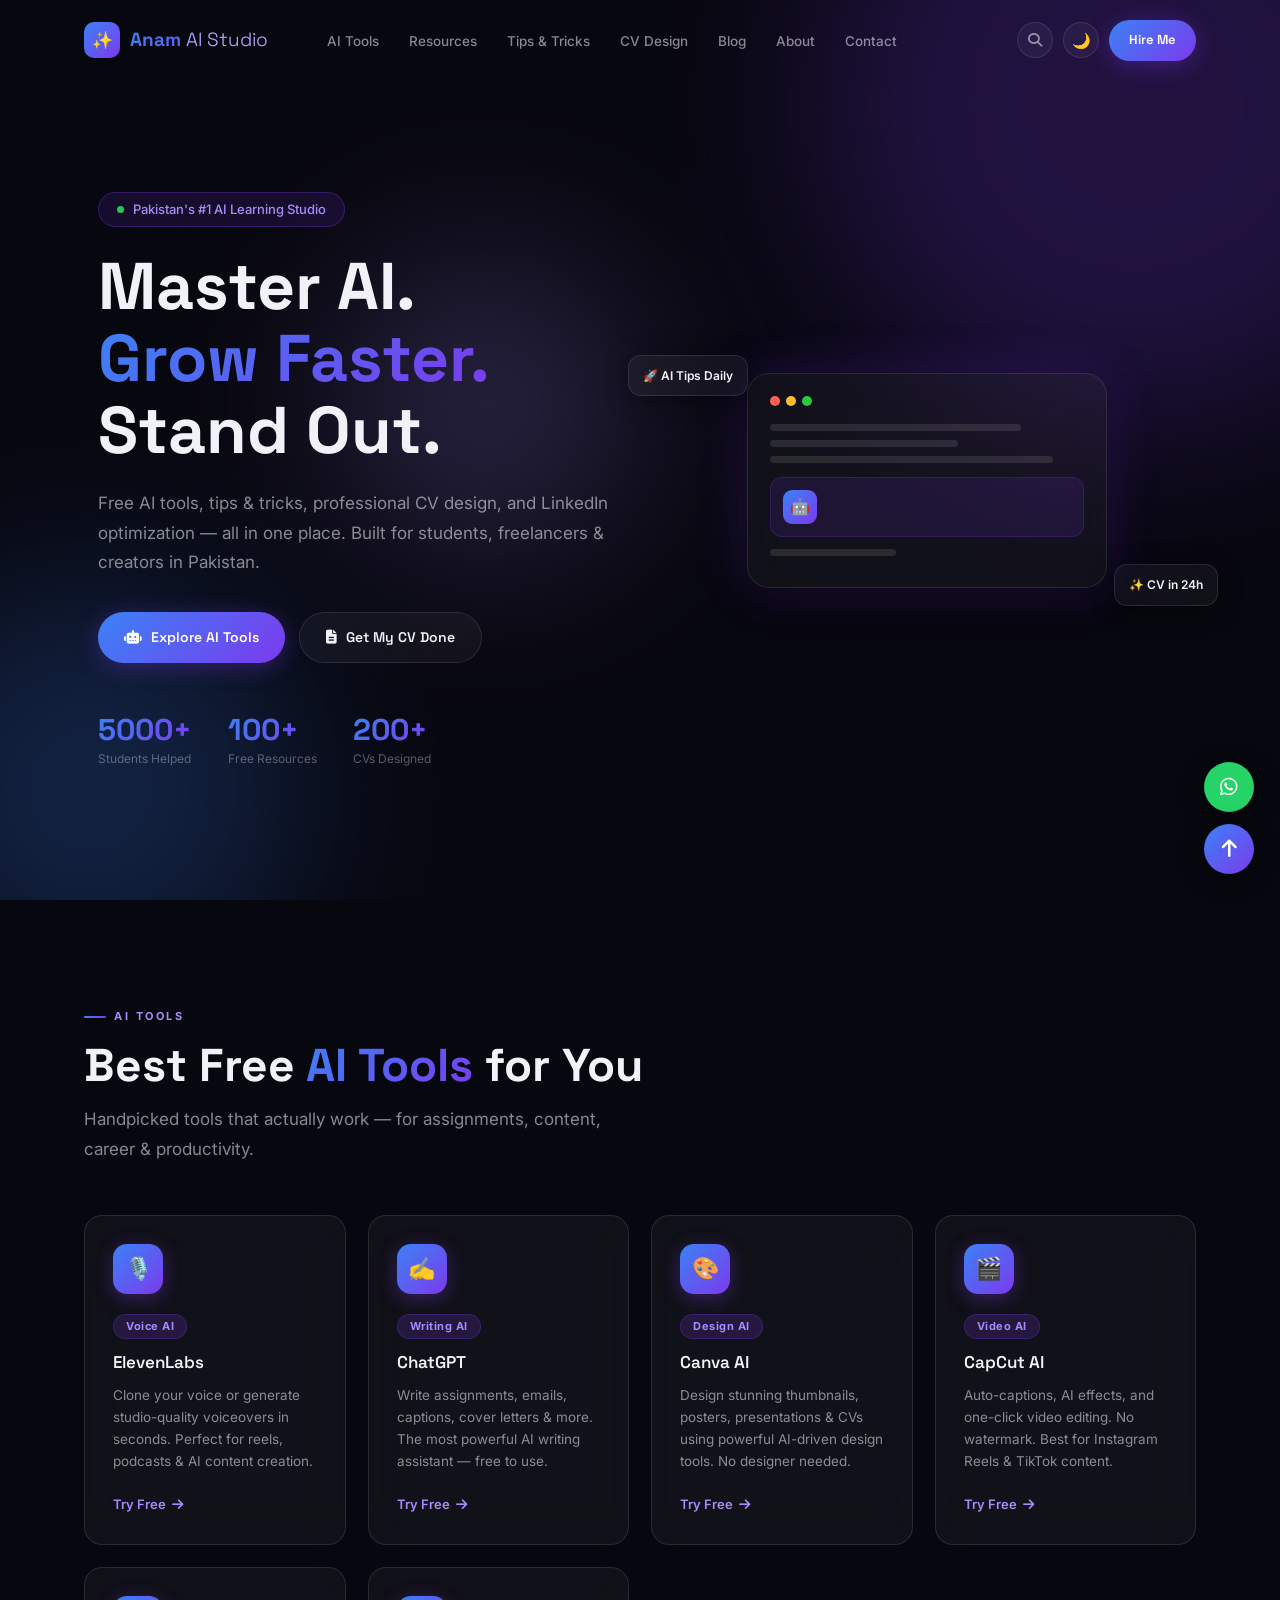
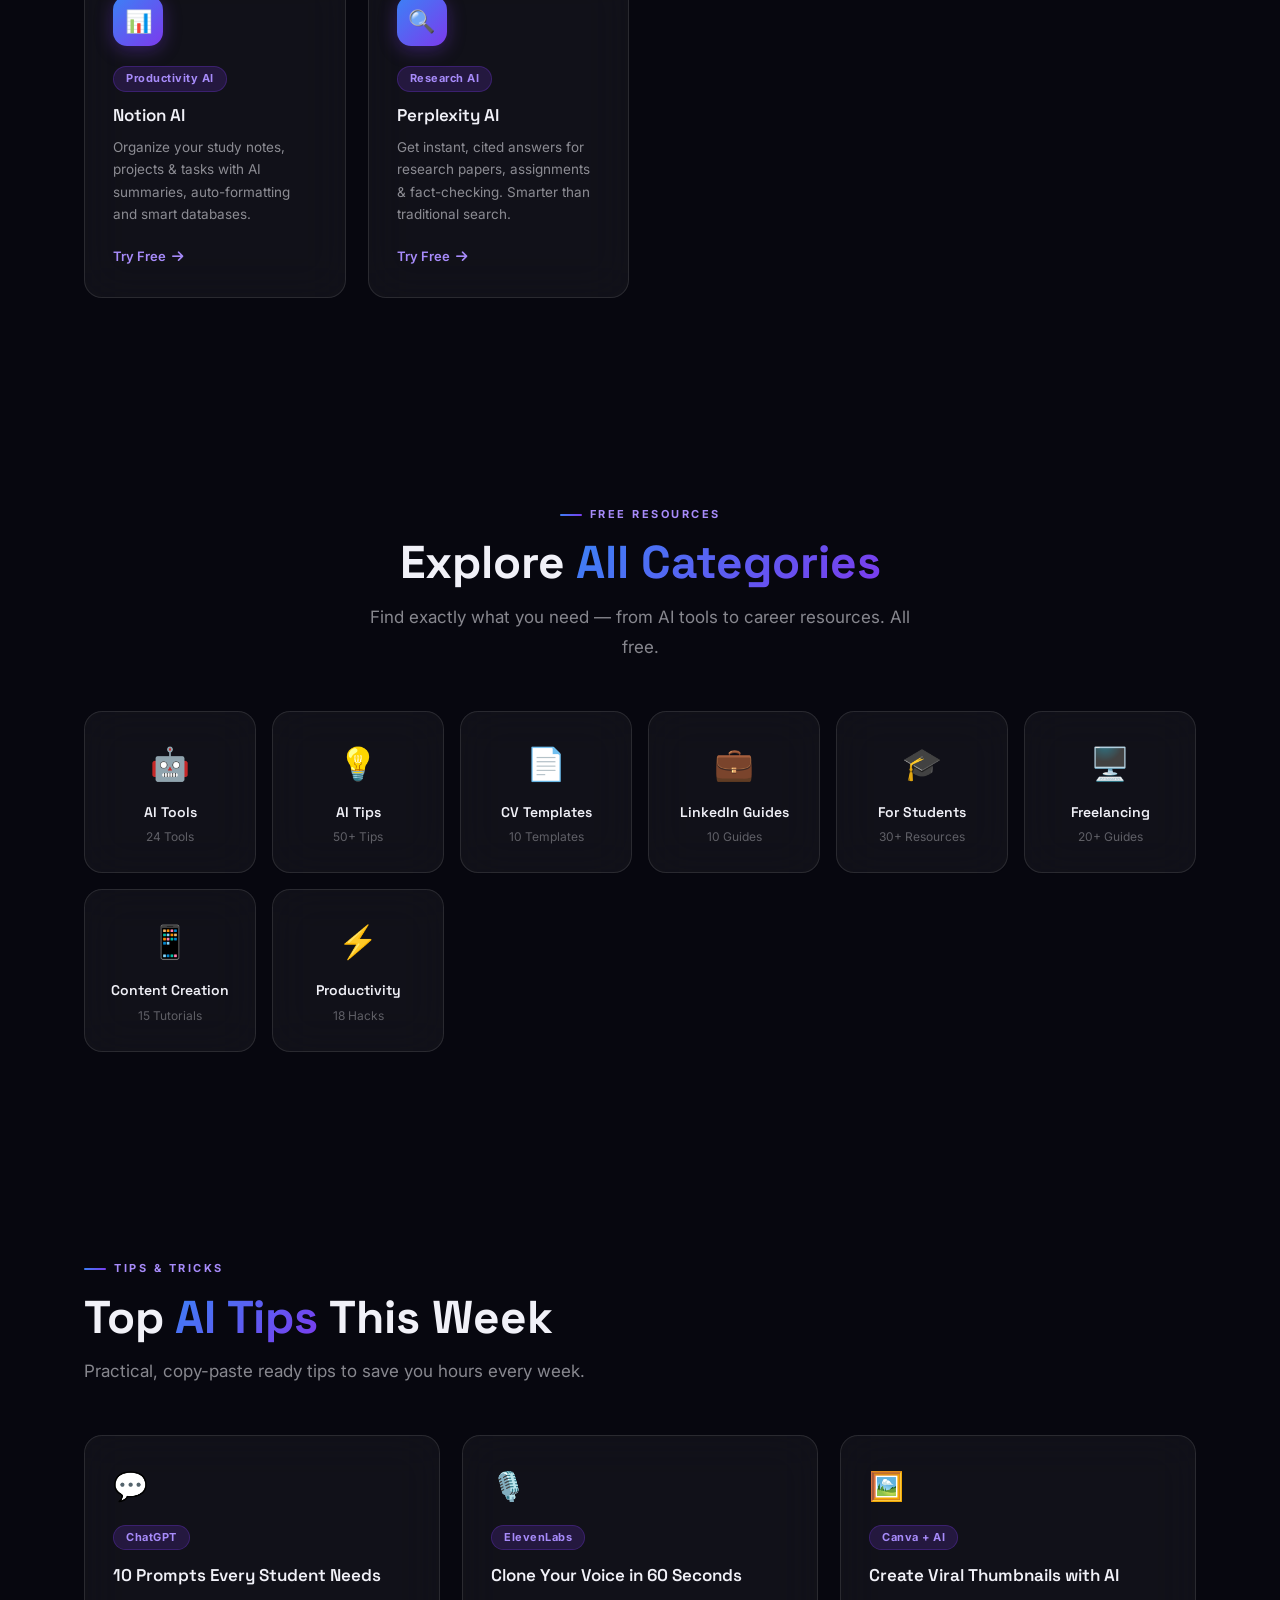
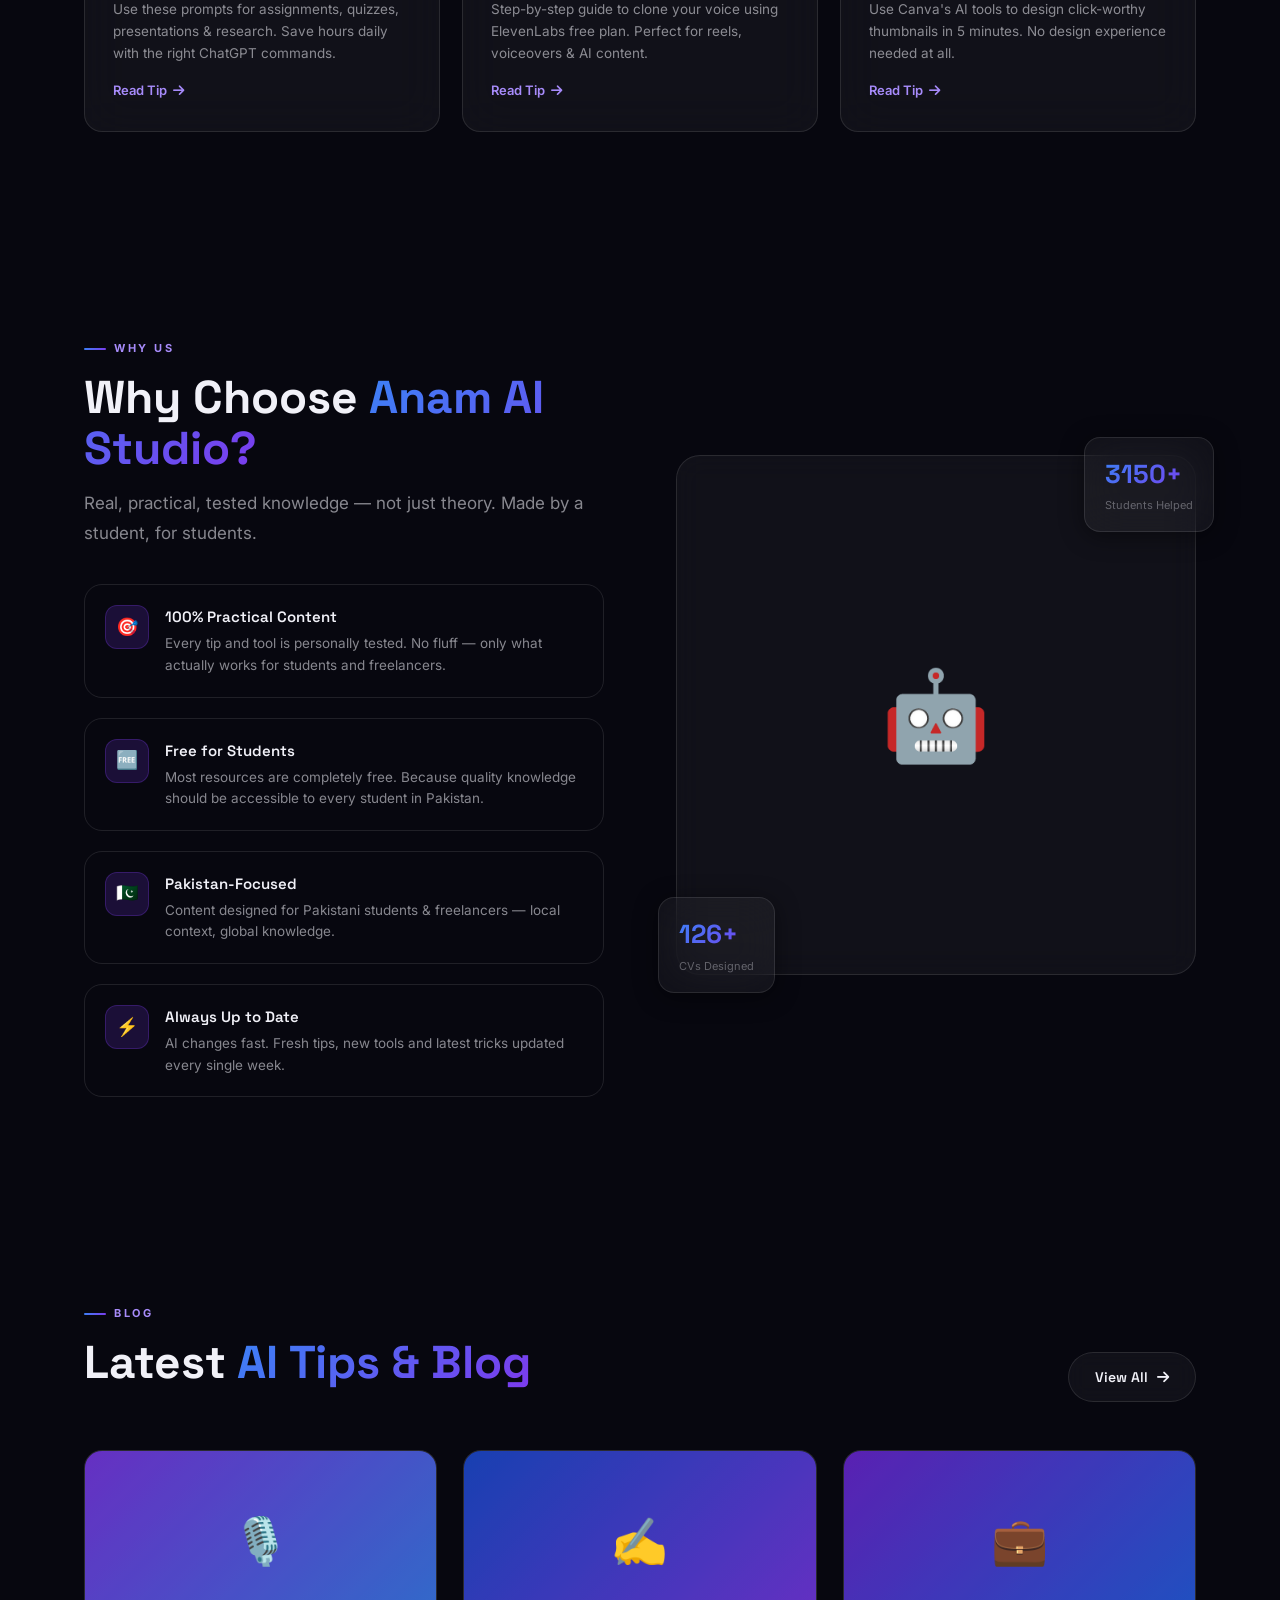
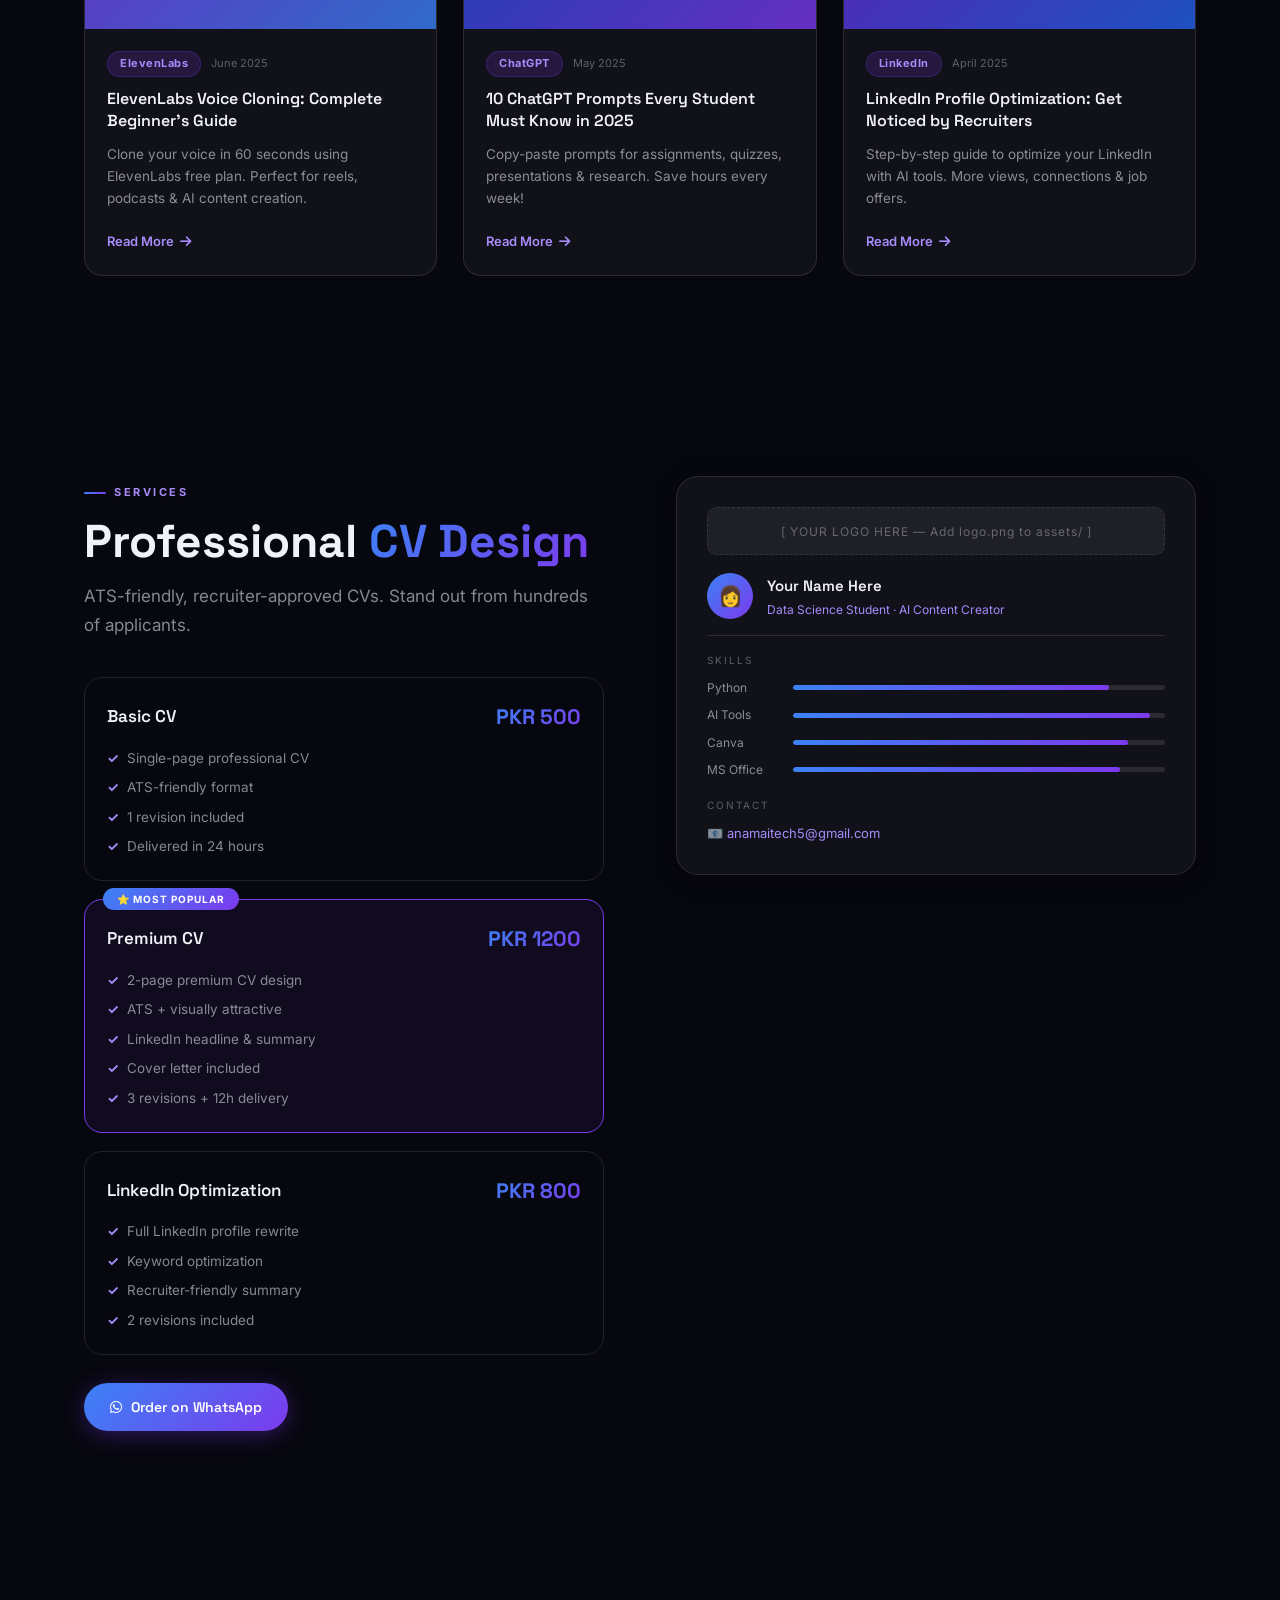
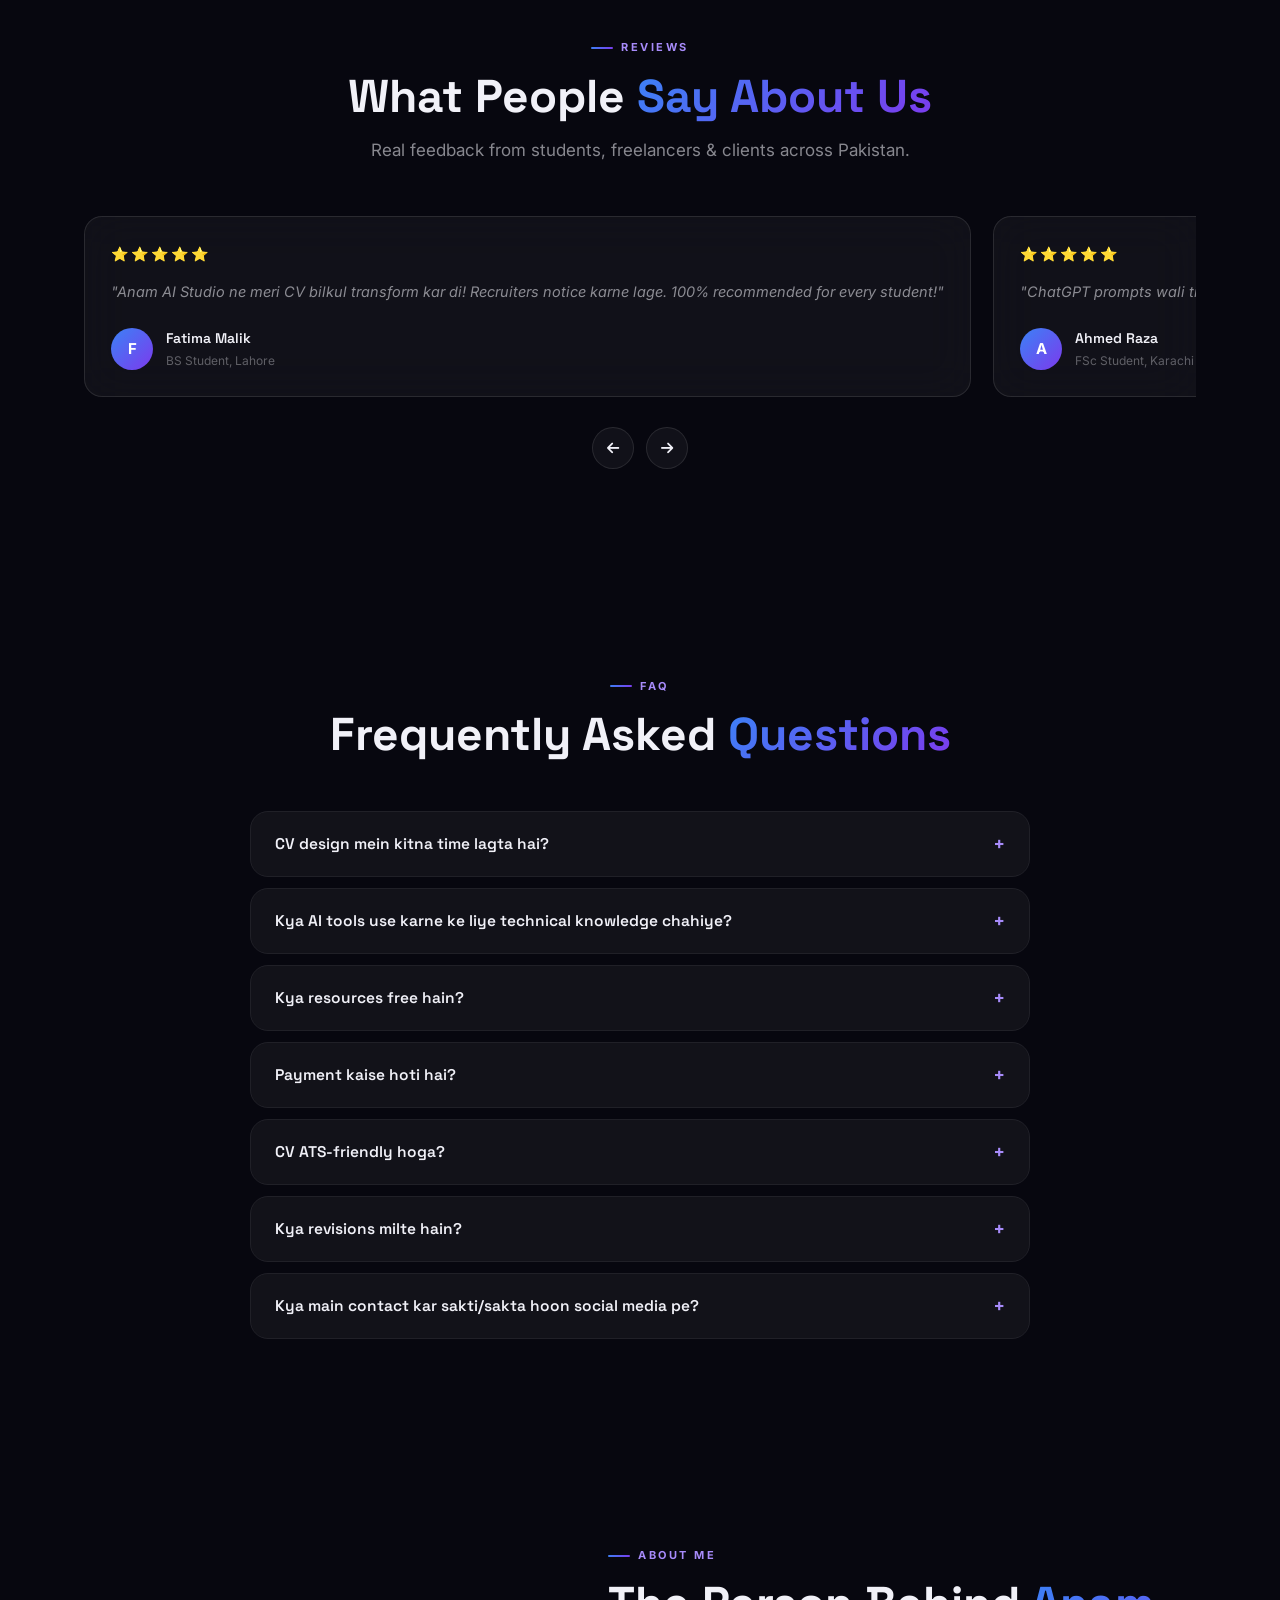
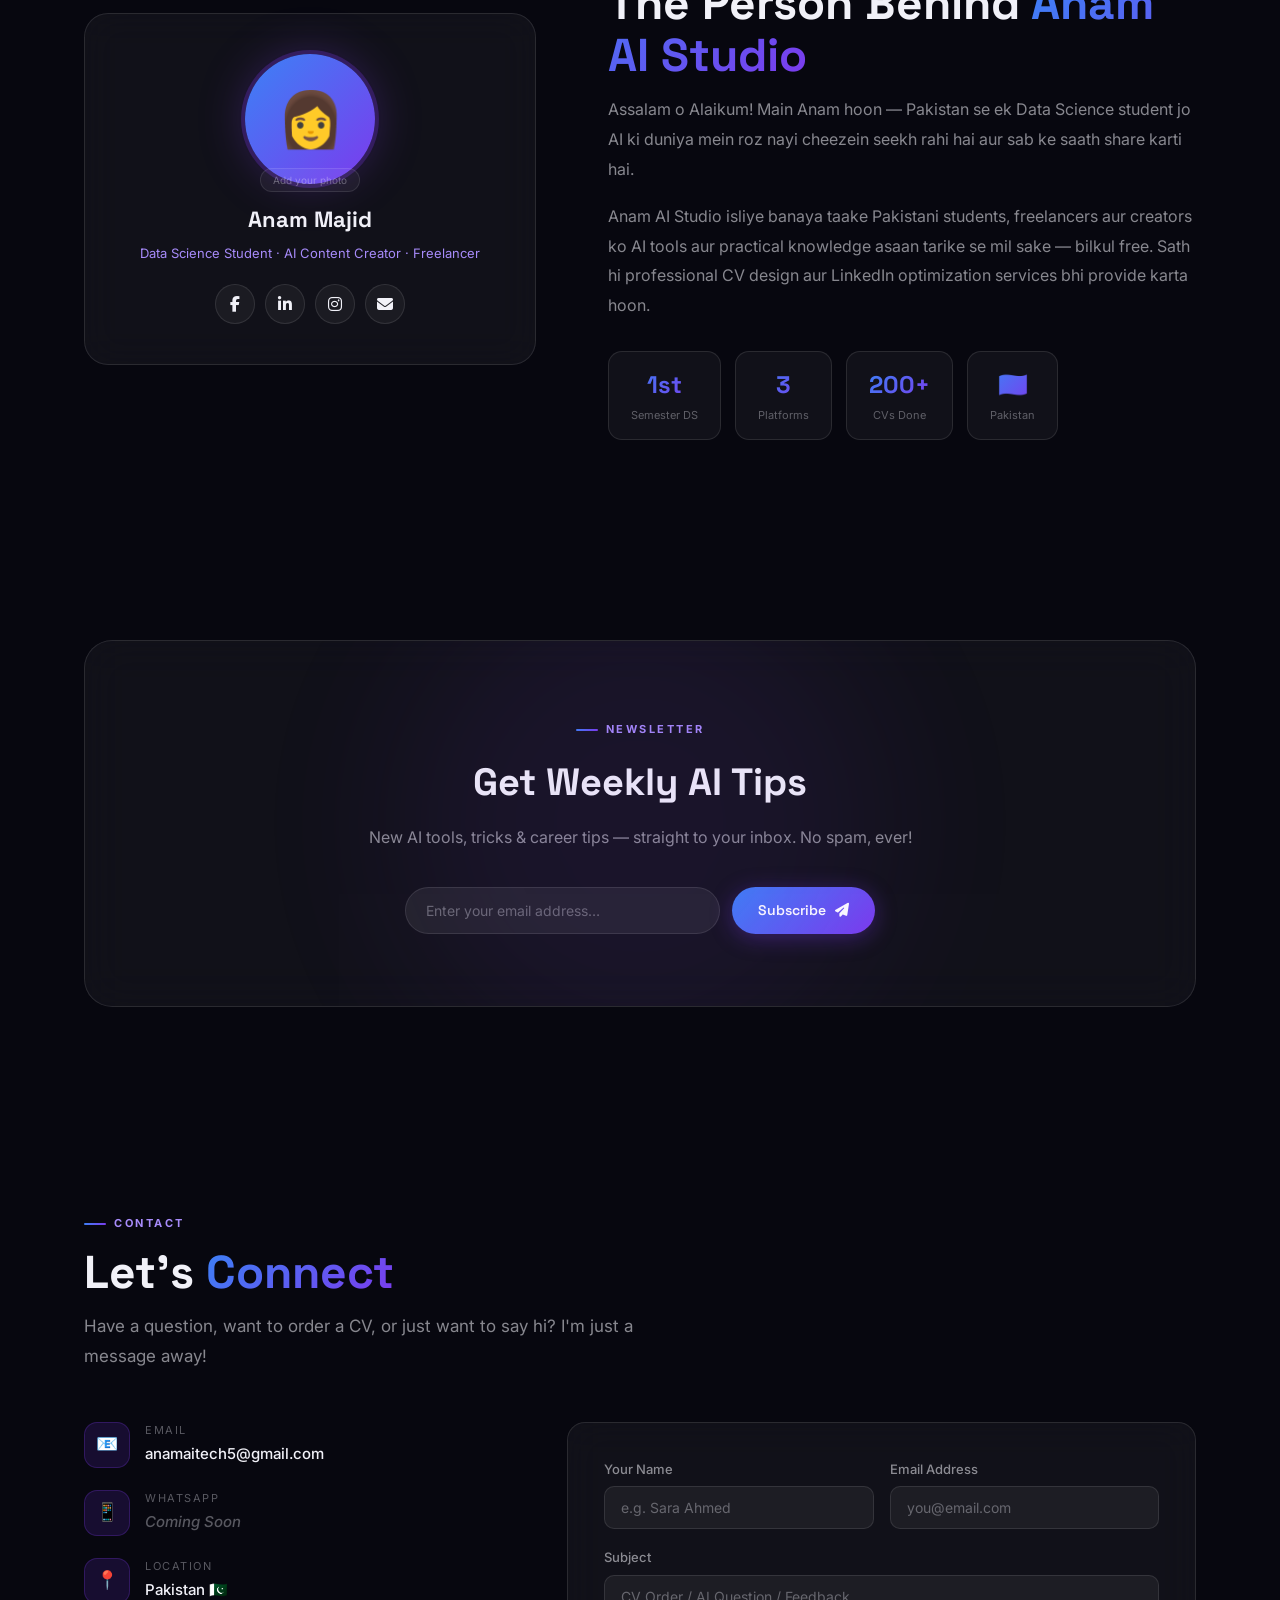
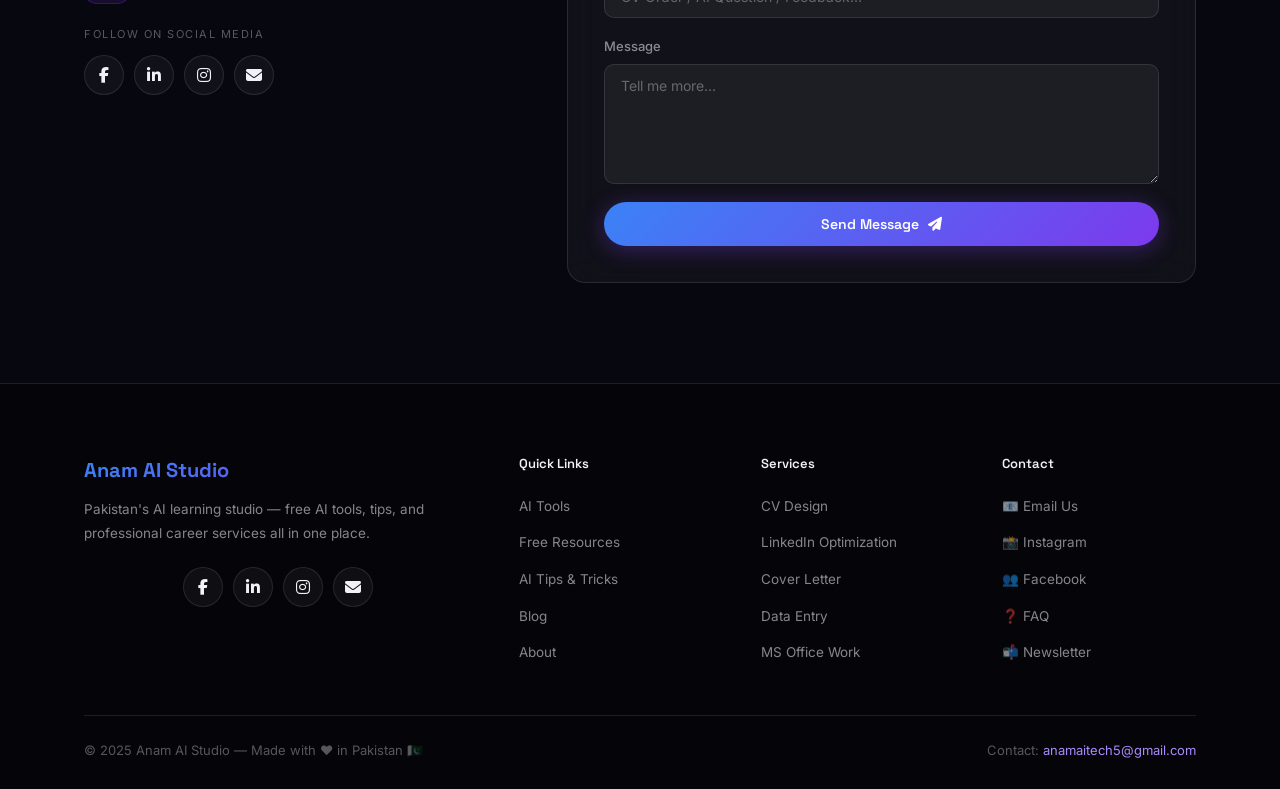
==== index.html @ 86953897 "Add files via upload" ====
<!DOCTYPE html>
<html lang="en">
<head>
<meta charset="UTF-8"/>
<meta name="viewport" content="width=device-width,initial-scale=1.0"/>
<meta name="description" content="Anam AI Studio — Free AI Tools, Tips & Tricks, Professional CV Design, LinkedIn Optimization for Students, Freelancers & Businesses in Pakistan."/>
<meta name="keywords" content="AI Tools Pakistan, CV Design, LinkedIn Optimization, ChatGPT Tips, Free AI Resources, Anam AI Studio"/>
<meta name="author" content="Anam AI Studio"/>
<meta property="og:title" content="Anam AI Studio — AI Tools, Tips & CV Design"/>
<meta property="og:description" content="Learn AI, access free tools, get your CV designed professionally."/>
<meta property="og:type" content="website"/>
<title>Anam AI Studio — AI Tools, Tips & CV Design</title>
<link rel="stylesheet" href="style.css"/>
<link rel="stylesheet" href="https://cdnjs.cloudflare.com/ajax/libs/font-awesome/6.5.0/css/all.min.css"/>
</head>
<body>

<!-- PAGE LOADER -->
<div id="loader">
  <div class="loader-ring"></div>
  <span class="loader-brand">ANAM AI STUDIO</span>
</div>

<!-- ═══════════════════════════════════
     NAVBAR
═══════════════════════════════════ -->
<nav id="nav">
  <div class="container nav-wrap">

    <a href="#hero" class="nav-logo">
      <div class="logo-icon">✨</div>
      <span class="logo-text">Anam <span>AI Studio</span></span>
    </a>

    <ul class="nav-links">
      <li><a href="#tools">AI Tools</a></li>
      <li><a href="#resources">Resources</a></li>
      <li><a href="#tips">Tips & Tricks</a></li>
      <li><a href="#cv">CV Design</a></li>
      <li><a href="#blog">Blog</a></li>
      <li><a href="#about">About</a></li>
      <li><a href="#contact">Contact</a></li>
    </ul>

    <div class="nav-right">
      <div class="search-box" id="search-box">
        <i class="fas fa-search s-icon"></i>
        <input type="text" id="s-input" placeholder="Search tips, tools…"/>
      </div>
      <button class="s-btn" id="s-btn" aria-label="Search"><i class="fas fa-search"></i></button>
      <button class="theme-btn" id="theme-btn" aria-label="Toggle theme"><span id="theme-icon">🌙</span></button>
      <a href="#cv" class="btn btn-primary" style="padding:10px 20px;font-size:13px">Hire Me</a>
    </div>

    <button class="burger" id="burger" aria-label="Menu">
      <span></span><span></span><span></span>
    </button>
  </div>
</nav>

<!-- Drawer overlay -->
<div id="drawer-overlay"></div>

<!-- Mobile drawer -->
<div id="mobile-drawer">
  <button class="drawer-close" id="drawer-close">✕</button>
  <a href="#tools"><i class="fas fa-robot"></i> AI Tools</a>
  <a href="#resources"><i class="fas fa-book-open"></i> Free Resources</a>
  <a href="#tips"><i class="fas fa-lightbulb"></i> Tips & Tricks</a>
  <a href="#cv"><i class="fas fa-file-alt"></i> CV Design</a>
  <a href="#blog"><i class="fas fa-pen-nib"></i> Blog</a>
  <a href="#testimonials"><i class="fas fa-star"></i> Reviews</a>
  <a href="#about"><i class="fas fa-user"></i> About</a>
  <a href="#faq"><i class="fas fa-question-circle"></i> FAQ</a>
  <a href="#contact"><i class="fas fa-envelope"></i> Contact</a>
  <div style="margin-top:16px">
    <a href="#cv" class="btn btn-primary" style="justify-content:center">Hire Me <i class="fas fa-arrow-right"></i></a>
  </div>
</div>

<!-- ═══════════════════════════════════
     HERO
═══════════════════════════════════ -->
<section id="hero">
  <div class="orb o1"></div>
  <div class="orb o2"></div>
  <div class="orb o3"></div>

  <div class="container hero-inner">
    <!-- Left content -->
    <div class="reveal">
      <div class="hero-badge">
        <span class="pulse-dot"></span>
        Pakistan's #1 AI Learning Studio
      </div>

      <h1 class="hero-title">
        Master AI.<br>
        <span class="grad">Grow Faster.</span><br>
        Stand Out.
      </h1>

      <p class="hero-desc">
        Free AI tools, tips & tricks, professional CV design, and LinkedIn optimization — all in one place. Built for students, freelancers & creators in Pakistan.
      </p>

      <div class="hero-cta">
        <a href="#tools" class="btn btn-primary"><i class="fas fa-robot"></i> Explore AI Tools</a>
        <a href="#cv" class="btn btn-ghost"><i class="fas fa-file-alt"></i> Get My CV Done</a>
      </div>

      <div class="hero-stats">
        <div class="stat">
          <span class="num"><span data-count="5000">0</span>+</span>
          <div class="lbl">Students Helped</div>
        </div>
        <div class="stat">
          <span class="num"><span data-count="100">0</span>+</span>
          <div class="lbl">Free Resources</div>
        </div>
        <div class="stat">
          <span class="num"><span data-count="200">0</span>+</span>
          <div class="lbl">CVs Designed</div>
        </div>
      </div>
    </div>

    <!-- Right visual -->
    <div class="hero-visual reveal d2">
      <div class="mockup">
        <div class="mockup-dots">
          <span></span><span></span><span></span>
        </div>
        <div class="m-bar w80"></div>
        <div class="m-bar w60"></div>
        <div class="m-bar w90"></div>
        <div class="m-chip">
          <div class="m-chip-ico">🤖</div>
          <div class="m-chip-lines">
            <div class="line"></div>
            <div class="line s"></div>
          </div>
        </div>
        <div class="m-bar w40" style="margin-top:12px"></div>
      </div>
      <div class="fc fc1">🚀 AI Tips Daily</div>
      <div class="fc fc2">✨ CV in 24h</div>
    </div>
  </div>
</section>

<!-- ═══════════════════════════════════
     FEATURED AI TOOLS
═══════════════════════════════════ -->
<section class="section" id="tools">
  <div class="container">
    <div class="reveal">
      <span class="eyebrow">AI Tools</span>
      <h2 class="h2">Best Free <span class="grad">AI Tools</span> for You</h2>
      <p class="subtext">Handpicked tools that actually work — for assignments, content, career & productivity.</p>
    </div>

    <div class="tools-grid">
      <div class="card tool-card reveal d1">
        <div class="tool-ico">🎙️</div>
        <span class="pill">Voice AI</span>
        <h3 class="tool-name">ElevenLabs</h3>
        <p class="tool-desc">Clone your voice or generate studio-quality voiceovers in seconds. Perfect for reels, podcasts & AI content creation.</p>
        <a href="https://elevenlabs.io" target="_blank" rel="noopener" class="tool-link">Try Free <i class="fas fa-arrow-right"></i></a>
      </div>

      <div class="card tool-card reveal d2">
        <div class="tool-ico">✍️</div>
        <span class="pill">Writing AI</span>
        <h3 class="tool-name">ChatGPT</h3>
        <p class="tool-desc">Write assignments, emails, captions, cover letters & more. The most powerful AI writing assistant — free to use.</p>
        <a href="https://chat.openai.com" target="_blank" rel="noopener" class="tool-link">Try Free <i class="fas fa-arrow-right"></i></a>
      </div>

      <div class="card tool-card reveal d3">
        <div class="tool-ico">🎨</div>
        <span class="pill">Design AI</span>
        <h3 class="tool-name">Canva AI</h3>
        <p class="tool-desc">Design stunning thumbnails, posters, presentations & CVs using powerful AI-driven design tools. No designer needed.</p>
        <a href="https://canva.com" target="_blank" rel="noopener" class="tool-link">Try Free <i class="fas fa-arrow-right"></i></a>
      </div>

      <div class="card tool-card reveal d1">
        <div class="tool-ico">🎬</div>
        <span class="pill">Video AI</span>
        <h3 class="tool-name">CapCut AI</h3>
        <p class="tool-desc">Auto-captions, AI effects, and one-click video editing. No watermark. Best for Instagram Reels & TikTok content.</p>
        <a href="https://capcut.com" target="_blank" rel="noopener" class="tool-link">Try Free <i class="fas fa-arrow-right"></i></a>
      </div>

      <div class="card tool-card reveal d2">
        <div class="tool-ico">📊</div>
        <span class="pill">Productivity AI</span>
        <h3 class="tool-name">Notion AI</h3>
        <p class="tool-desc">Organize your study notes, projects & tasks with AI summaries, auto-formatting and smart databases.</p>
        <a href="https://notion.so" target="_blank" rel="noopener" class="tool-link">Try Free <i class="fas fa-arrow-right"></i></a>
      </div>

      <div class="card tool-card reveal d3">
        <div class="tool-ico">🔍</div>
        <span class="pill">Research AI</span>
        <h3 class="tool-name">Perplexity AI</h3>
        <p class="tool-desc">Get instant, cited answers for research papers, assignments & fact-checking. Smarter than traditional search.</p>
        <a href="https://perplexity.ai" target="_blank" rel="noopener" class="tool-link">Try Free <i class="fas fa-arrow-right"></i></a>
      </div>
    </div>
  </div>
</section>

<!-- ═══════════════════════════════════
     FREE RESOURCES / CATEGORIES
═══════════════════════════════════ -->
<section class="section" id="resources">
  <div class="container">
    <div class="reveal" style="text-align:center">
      <span class="eyebrow">Free Resources</span>
      <h2 class="h2">Explore <span class="grad">All Categories</span></h2>
      <p class="subtext" style="margin:0 auto">Find exactly what you need — from AI tools to career resources. All free.</p>
    </div>

    <div class="cats">
      <div class="card cat reveal"><span class="cat-emoji">🤖</span><div class="cat-name">AI Tools</div><div class="cat-count">24 Tools</div></div>
      <div class="card cat reveal d1"><span class="cat-emoji">💡</span><div class="cat-name">AI Tips</div><div class="cat-count">50+ Tips</div></div>
      <div class="card cat reveal d2"><span class="cat-emoji">📄</span><div class="cat-name">CV Templates</div><div class="cat-count">10 Templates</div></div>
      <div class="card cat reveal d3"><span class="cat-emoji">💼</span><div class="cat-name">LinkedIn Guides</div><div class="cat-count">10 Guides</div></div>
      <div class="card cat reveal"><span class="cat-emoji">🎓</span><div class="cat-name">For Students</div><div class="cat-count">30+ Resources</div></div>
      <div class="card cat reveal d1"><span class="cat-emoji">🖥️</span><div class="cat-name">Freelancing</div><div class="cat-count">20+ Guides</div></div>
      <div class="card cat reveal d2"><span class="cat-emoji">📱</span><div class="cat-name">Content Creation</div><div class="cat-count">15 Tutorials</div></div>
      <div class="card cat reveal d3"><span class="cat-emoji">⚡</span><div class="cat-name">Productivity</div><div class="cat-count">18 Hacks</div></div>
    </div>
  </div>
</section>

<!-- ═══════════════════════════════════
     AI TIPS & TRICKS
═══════════════════════════════════ -->
<section class="section" id="tips">
  <div class="container">
    <div class="reveal">
      <span class="eyebrow">Tips & Tricks</span>
      <h2 class="h2">Top <span class="grad">AI Tips</span> This Week</h2>
      <p class="subtext">Practical, copy-paste ready tips to save you hours every week.</p>
    </div>

    <div style="display:grid;grid-template-columns:repeat(auto-fill,minmax(300px,1fr));gap:22px;margin-top:48px">
      <div class="card reveal d1" style="padding:28px">
        <div style="font-size:28px;margin-bottom:14px">💬</div>
        <span class="pill">ChatGPT</span>
        <h3 style="font-family:var(--font-display);font-size:17px;font-weight:600;margin:12px 0 8px">10 Prompts Every Student Needs</h3>
        <p style="font-size:13.5px;color:var(--txt-secondary);line-height:1.65">Use these prompts for assignments, quizzes, presentations & research. Save hours daily with the right ChatGPT commands.</p>
        <a href="#blog" class="tool-link" style="margin-top:16px;display:inline-flex">Read Tip <i class="fas fa-arrow-right"></i></a>
      </div>

      <div class="card reveal d2" style="padding:28px">
        <div style="font-size:28px;margin-bottom:14px">🎙️</div>
        <span class="pill">ElevenLabs</span>
        <h3 style="font-family:var(--font-display);font-size:17px;font-weight:600;margin:12px 0 8px">Clone Your Voice in 60 Seconds</h3>
        <p style="font-size:13.5px;color:var(--txt-secondary);line-height:1.65">Step-by-step guide to clone your voice using ElevenLabs free plan. Perfect for reels, voiceovers & AI content.</p>
        <a href="#blog" class="tool-link" style="margin-top:16px;display:inline-flex">Read Tip <i class="fas fa-arrow-right"></i></a>
      </div>

      <div class="card reveal d3" style="padding:28px">
        <div style="font-size:28px;margin-bottom:14px">🖼️</div>
        <span class="pill">Canva + AI</span>
        <h3 style="font-family:var(--font-display);font-size:17px;font-weight:600;margin:12px 0 8px">Create Viral Thumbnails with AI</h3>
        <p style="font-size:13.5px;color:var(--txt-secondary);line-height:1.65">Use Canva's AI tools to design click-worthy thumbnails in 5 minutes. No design experience needed at all.</p>
        <a href="#blog" class="tool-link" style="margin-top:16px;display:inline-flex">Read Tip <i class="fas fa-arrow-right"></i></a>
      </div>
    </div>
  </div>
</section>

<!-- ═══════════════════════════════════
     WHY CHOOSE US
═══════════════════════════════════ -->
<section class="section" id="why">
  <div class="container">
    <div class="why-grid">
      <div>
        <div class="reveal">
          <span class="eyebrow">Why Us</span>
          <h2 class="h2">Why Choose <span class="grad">Anam AI Studio?</span></h2>
          <p class="subtext">Real, practical, tested knowledge — not just theory. Made by a student, for students.</p>
        </div>
        <div class="features">
          <div class="feat reveal d1">
            <div class="feat-ico">🎯</div>
            <div>
              <div class="feat-title">100% Practical Content</div>
              <p class="feat-desc">Every tip and tool is personally tested. No fluff — only what actually works for students and freelancers.</p>
            </div>
          </div>
          <div class="feat reveal d2">
            <div class="feat-ico">🆓</div>
            <div>
              <div class="feat-title">Free for Students</div>
              <p class="feat-desc">Most resources are completely free. Because quality knowledge should be accessible to every student in Pakistan.</p>
            </div>
          </div>
          <div class="feat reveal d3">
            <div class="feat-ico">🇵🇰</div>
            <div>
              <div class="feat-title">Pakistan-Focused</div>
              <p class="feat-desc">Content designed for Pakistani students & freelancers — local context, global knowledge.</p>
            </div>
          </div>
          <div class="feat reveal d1">
            <div class="feat-ico">⚡</div>
            <div>
              <div class="feat-title">Always Up to Date</div>
              <p class="feat-desc">AI changes fast. Fresh tips, new tools and latest tricks updated every single week.</p>
            </div>
          </div>
        </div>
      </div>

      <div class="why-visual reveal d2">
        <div class="why-art">🤖</div>
        <div class="stat-badge tr">
          <div class="badge-n"><span data-count="5000">0</span>+</div>
          <div class="badge-l">Students Helped</div>
        </div>
        <div class="stat-badge bl">
          <div class="badge-n"><span data-count="200">0</span>+</div>
          <div class="badge-l">CVs Designed</div>
        </div>
      </div>
    </div>
  </div>
</section>

<!-- ═══════════════════════════════════
     BLOG
═══════════════════════════════════ -->
<section class="section" id="blog">
  <div class="container">
    <div class="blog-hd reveal">
      <div>
        <span class="eyebrow">Blog</span>
        <h2 class="h2">Latest <span class="grad">AI Tips & Blog</span></h2>
      </div>
      <a href="#blog" class="btn btn-ghost">View All <i class="fas fa-arrow-right"></i></a>
    </div>

    <div class="blog-grid">
      <article class="card blog-card reveal d1">
        <div class="blog-img" style="background:linear-gradient(135deg,#7C3AED,#3B82F6)">
          <span style="position:relative;z-index:1">🎙️</span>
          <div class="blog-img-tint"></div>
        </div>
        <div class="blog-body">
          <div class="blog-meta">
            <span class="pill">ElevenLabs</span>
            <span class="blog-date">June 2025</span>
          </div>
          <h3 class="blog-title">ElevenLabs Voice Cloning: Complete Beginner's Guide</h3>
          <p class="blog-excerpt">Clone your voice in 60 seconds using ElevenLabs free plan. Perfect for reels, podcasts & AI content creation.</p>
          <a href="#" class="blog-read">Read More <i class="fas fa-arrow-right"></i></a>
        </div>
      </article>

      <article class="card blog-card reveal d2">
        <div class="blog-img" style="background:linear-gradient(135deg,#1D4ED8,#7C3AED)">
          <span style="position:relative;z-index:1">✍️</span>
          <div class="blog-img-tint"></div>
        </div>
        <div class="blog-body">
          <div class="blog-meta">
            <span class="pill">ChatGPT</span>
            <span class="blog-date">May 2025</span>
          </div>
          <h3 class="blog-title">10 ChatGPT Prompts Every Student Must Know in 2025</h3>
          <p class="blog-excerpt">Copy-paste prompts for assignments, quizzes, presentations & research. Save hours every week!</p>
          <a href="#" class="blog-read">Read More <i class="fas fa-arrow-right"></i></a>
        </div>
      </article>

      <article class="card blog-card reveal d3">
        <div class="blog-img" style="background:linear-gradient(135deg,#6D28D9,#2563EB)">
          <span style="position:relative;z-index:1">💼</span>
          <div class="blog-img-tint"></div>
        </div>
        <div class="blog-body">
          <div class="blog-meta">
            <span class="pill">LinkedIn</span>
            <span class="blog-date">April 2025</span>
          </div>
          <h3 class="blog-title">LinkedIn Profile Optimization: Get Noticed by Recruiters</h3>
          <p class="blog-excerpt">Step-by-step guide to optimize your LinkedIn with AI tools. More views, connections & job offers.</p>
          <a href="#" class="blog-read">Read More <i class="fas fa-arrow-right"></i></a>
        </div>
      </article>
    </div>
  </div>
</section>

<!-- ═══════════════════════════════════
     CV DESIGN SERVICES
═══════════════════════════════════ -->
<section class="section" id="cv">
  <div class="container">
    <div class="cv-grid">
      <!-- Left: Plans -->
      <div>
        <div class="reveal">
          <span class="eyebrow">Services</span>
          <h2 class="h2">Professional <span class="grad">CV Design</span></h2>
          <p class="subtext">ATS-friendly, recruiter-approved CVs. Stand out from hundreds of applicants.</p>
        </div>

        <div class="plans">
          <div class="plan reveal d1">
            <div class="plan-hd">
              <div class="plan-name">Basic CV</div>
              <div class="plan-price">PKR 500</div>
            </div>
            <div class="plan-feats">
              <div class="plan-feat">Single-page professional CV</div>
              <div class="plan-feat">ATS-friendly format</div>
              <div class="plan-feat">1 revision included</div>
              <div class="plan-feat">Delivered in 24 hours</div>
            </div>
          </div>

          <div class="plan pop reveal d2">
            <div class="pop-tag">⭐ MOST POPULAR</div>
            <div class="plan-hd">
              <div class="plan-name">Premium CV</div>
              <div class="plan-price">PKR 1200</div>
            </div>
            <div class="plan-feats">
              <div class="plan-feat">2-page premium CV design</div>
              <div class="plan-feat">ATS + visually attractive</div>
              <div class="plan-feat">LinkedIn headline & summary</div>
              <div class="plan-feat">Cover letter included</div>
              <div class="plan-feat">3 revisions + 12h delivery</div>
            </div>
          </div>

          <div class="plan reveal d3">
            <div class="plan-hd">
              <div class="plan-name">LinkedIn Optimization</div>
              <div class="plan-price">PKR 800</div>
            </div>
            <div class="plan-feats">
              <div class="plan-feat">Full LinkedIn profile rewrite</div>
              <div class="plan-feat">Keyword optimization</div>
              <div class="plan-feat">Recruiter-friendly summary</div>
              <div class="plan-feat">2 revisions included</div>
            </div>
          </div>
        </div>

        <div style="margin-top:28px" class="reveal">
          <!-- PLACEHOLDER: Replace XXXXXXXXXXX with your WhatsApp number -->
          <a href="https://wa.me/92XXXXXXXXXXX?text=Hi%20Anam!%20I%20want%20to%20order%20a%20CV%20design." target="_blank" class="btn btn-primary">
            <i class="fab fa-whatsapp"></i> Order on WhatsApp
          </a>
        </div>
      </div>

      <!-- Right: CV Preview -->
      <div class="cv-preview-card reveal d2">
        <!-- PLACEHOLDER logo area -->
        <div class="cv-ph">[ YOUR LOGO HERE — Add logo.png to assets/ ]</div>

        <div class="cv-hd-row">
          <div class="cv-avatar">👩</div>
          <div>
            <div class="cv-info-name">Your Name Here</div>
            <div class="cv-info-role">Data Science Student · AI Content Creator</div>
          </div>
        </div>

        <div class="cv-sec">Skills</div>
        <div class="skill-row"><div class="skill-lbl">Python</div><div class="skill-track"><div class="skill-fill" data-w="85%"></div></div></div>
        <div class="skill-row"><div class="skill-lbl">AI Tools</div><div class="skill-track"><div class="skill-fill" data-w="96%"></div></div></div>
        <div class="skill-row"><div class="skill-lbl">Canva</div><div class="skill-track"><div class="skill-fill" data-w="90%"></div></div></div>
        <div class="skill-row"><div class="skill-lbl">MS Office</div><div class="skill-track"><div class="skill-fill" data-w="88%"></div></div></div>

        <div class="cv-sec" style="margin-top:18px">Contact</div>
        <div style="font-size:13px;color:var(--txt-secondary)">
          📧 <a href="mailto:anamaitech5@gmail.com" style="color:var(--clr-purple-light)">anamaitech5@gmail.com</a>
        </div>
      </div>
    </div>
  </div>
</section>

<!-- ═══════════════════════════════════
     TESTIMONIALS
═══════════════════════════════════ -->
<section class="section" id="testimonials">
  <div class="container">
    <div style="text-align:center" class="reveal">
      <span class="eyebrow">Reviews</span>
      <h2 class="h2">What People <span class="grad">Say About Us</span></h2>
      <p class="subtext" style="margin:0 auto">Real feedback from students, freelancers & clients across Pakistan.</p>
    </div>

    <div class="testi-wrap">
      <div class="testi-track" id="testi-track">

        <div class="card testi-card">
          <div class="testi-stars">⭐⭐⭐⭐⭐</div>
          <p class="testi-text">"Anam AI Studio ne meri CV bilkul transform kar di! Recruiters notice karne lage. 100% recommended for every student!"</p>
          <div class="testi-author">
            <div class="testi-av">F</div>
            <div>
              <div class="testi-name">Fatima Malik</div>
              <div class="testi-role">BS Student, Lahore</div>
            </div>
          </div>
        </div>

        <div class="card testi-card">
          <div class="testi-stars">⭐⭐⭐⭐⭐</div>
          <p class="testi-text">"ChatGPT prompts wali tips ne mere assignments ke hours bachaye. Bohot practical content hai — genuinely helpful!"</p>
          <div class="testi-author">
            <div class="testi-av">A</div>
            <div>
              <div class="testi-name">Ahmed Raza</div>
              <div class="testi-role">FSc Student, Karachi</div>
            </div>
          </div>
        </div>

        <div class="card testi-card">
          <div class="testi-stars">⭐⭐⭐⭐⭐</div>
          <p class="testi-text">"Got my LinkedIn optimized and within 2 weeks had 3 job interview calls! Amazing work. Highly recommended!"</p>
          <div class="testi-author">
            <div class="testi-av">S</div>
            <div>
              <div class="testi-name">Sara Iqbal</div>
              <div class="testi-role">Fresh Graduate, Islamabad</div>
            </div>
          </div>
        </div>

        <div class="card testi-card">
          <div class="testi-stars">⭐⭐⭐⭐⭐</div>
          <p class="testi-text">"ElevenLabs tutorial bohat helpful thi! Apne YouTube ke liye voice use ki. Subscribers aur views dono barh gaye!"</p>
          <div class="testi-author">
            <div class="testi-av">U</div>
            <div>
              <div class="testi-name">Usman Tariq</div>
              <div class="testi-role">Content Creator, Faisalabad</div>
            </div>
          </div>
        </div>

        <div class="card testi-card">
          <div class="testi-stars">⭐⭐⭐⭐⭐</div>
          <p class="testi-text">"Premium CV design is worth every rupee! Design was so clean and professional. Got hired within a month!"</p>
          <div class="testi-author">
            <div class="testi-av">Z</div>
            <div>
              <div class="testi-name">Zainab Hussain</div>
              <div class="testi-role">Freelancer, Multan</div>
            </div>
          </div>
        </div>

      </div>
    </div>
    <div class="slider-ctrl">
      <button class="s-arrow" id="t-prev" aria-label="Previous"><i class="fas fa-arrow-left"></i></button>
      <button class="s-arrow" id="t-next" aria-label="Next"><i class="fas fa-arrow-right"></i></button>
    </div>
  </div>
</section>

<!-- ═══════════════════════════════════
     FAQ
═══════════════════════════════════ -->
<section class="section" id="faq">
  <div class="container">
    <div style="text-align:center" class="reveal">
      <span class="eyebrow">FAQ</span>
      <h2 class="h2">Frequently Asked <span class="grad">Questions</span></h2>
    </div>

    <div class="faq-list reveal">

      <div class="faq-item">
        <button class="faq-q">CV design mein kitna time lagta hai? <span class="faq-ico">+</span></button>
        <div class="faq-body"><p>Basic CV 24 hours mein deliver hota hai. Premium CV sirf 12 hours mein. Urgent order ke liye WhatsApp pe message karen.</p></div>
      </div>

      <div class="faq-item">
        <button class="faq-q">Kya AI tools use karne ke liye technical knowledge chahiye? <span class="faq-ico">+</span></button>
        <div class="faq-body"><p>Bilkul nahi! Sare tutorials beginner-friendly hain. Agar aap phone use kar sakte hain toh ye tools zaroor seekh sakte hain.</p></div>
      </div>

      <div class="faq-item">
        <button class="faq-q">Kya resources free hain? <span class="faq-ico">+</span></button>
        <div class="faq-body"><p>Haan! Zyada tar AI tips, tutorials aur resources bilkul free hain. Sirf CV design aur LinkedIn optimization services paid hain.</p></div>
      </div>

      <div class="faq-item">
        <button class="faq-q">Payment kaise hoti hai? <span class="faq-ico">+</span></button>
        <div class="faq-body"><p>JazzCash, EasyPaisa, ya bank transfer — jo aapke liye convenient ho. Payment details WhatsApp par share ki jaati hain order confirm hone ke baad.</p></div>
      </div>

      <div class="faq-item">
        <button class="faq-q">CV ATS-friendly hoga? <span class="faq-ico">+</span></button>
        <div class="faq-body"><p>Haan, bilkul! Har CV ATS (Applicant Tracking System) ke saath compatible hota hai taake online job applications mein filter na ho jaaye.</p></div>
      </div>

      <div class="faq-item">
        <button class="faq-q">Kya revisions milte hain? <span class="faq-ico">+</span></button>
        <div class="faq-body"><p>Basic plan mein 1 revision, Premium mein 3 revisions included hain. Changes WhatsApp par share karen — jaldi update kar diya jaata hai.</p></div>
      </div>

      <div class="faq-item">
        <button class="faq-q">Kya main contact kar sakti/sakta hoon social media pe? <span class="faq-ico">+</span></button>
        <div class="faq-body"><p>Haan! Instagram @anamaistudio, Facebook aur LinkedIn par available hoon. Social media icons neeche footer mein diye gaye hain.</p></div>
      </div>

    </div>
  </div>
</section>

<!-- ═══════════════════════════════════
     ABOUT FOUNDER
═══════════════════════════════════ -->
<section class="section" id="about">
  <div class="container">
    <div class="about-grid">

      <!-- Founder Card -->
      <div class="founder-card reveal">
        <div class="founder-img">
          👩
          <span class="ph-label">Add your photo</span>
          <!--
            PLACEHOLDER — To add your photo:
            1. Save your photo as: assets/founder.jpg
            2. Replace the emoji above with an <img> tag:
               <img src="assets/founder.jpg" alt="Anam" style="width:100%;height:100%;border-radius:50%;object-fit:cover"/>
          -->
        </div>
        <div class="founder-name">Anam Majid</div>
        <div class="founder-title">Data Science Student · AI Content Creator · Freelancer</div>
        <div class="social-row">
          <a href="https://www.facebook.com/share/1K9AoiFiLs/" target="_blank" rel="noopener" class="soc-btn" title="Facebook"><i class="fab fa-facebook-f"></i></a>
          <a href="https://www.linkedin.com/in/anam-majid-9b41b4360" target="_blank" rel="noopener" class="soc-btn" title="LinkedIn"><i class="fab fa-linkedin-in"></i></a>
          <a href="https://www.instagram.com/anamaistudio" target="_blank" rel="noopener" class="soc-btn" title="Instagram"><i class="fab fa-instagram"></i></a>
          <a href="mailto:anamaitech5@gmail.com" class="soc-btn" title="Email"><i class="fas fa-envelope"></i></a>
        </div>
      </div>

      <!-- Story -->
      <div class="reveal d2">
        <span class="eyebrow">About Me</span>
        <h2 class="h2">The Person Behind <span class="grad">Anam AI Studio</span></h2>
        <p style="font-size:16px;color:var(--txt-secondary);line-height:1.85;margin-bottom:18px">
          Assalam o Alaikum! Main Anam hoon — Pakistan se ek Data Science student jo AI ki duniya mein roz nayi cheezein seekh rahi hai aur sab ke saath share karti hai.
        </p>
        <p style="font-size:16px;color:var(--txt-secondary);line-height:1.85;margin-bottom:30px">
          Anam AI Studio isliye banaya taake Pakistani students, freelancers aur creators ko AI tools aur practical knowledge asaan tarike se mil sake — bilkul free. Sath hi professional CV design aur LinkedIn optimization services bhi provide karta hoon.
        </p>
        <div class="founder-chips">
          <div class="chip"><div class="cn">1st</div><div class="cl">Semester DS</div></div>
          <div class="chip"><div class="cn">3</div><div class="cl">Platforms</div></div>
          <div class="chip"><div class="cn">200+</div><div class="cl">CVs Done</div></div>
          <div class="chip"><div class="cn">🇵🇰</div><div class="cl">Pakistan</div></div>
        </div>
      </div>

    </div>
  </div>
</section>

<!-- ═══════════════════════════════════
     NEWSLETTER
═══════════════════════════════════ -->
<section class="section" id="newsletter">
  <div class="container">
    <div class="nl-box reveal">
      <span class="eyebrow" style="justify-content:center">Newsletter</span>
      <h2 class="nl-title">Get Weekly <span class="grad">AI Tips</span></h2>
      <p class="nl-sub">New AI tools, tricks & career tips — straight to your inbox. No spam, ever!</p>
      <form class="nl-form" id="nl-form">
        <input type="email" placeholder="Enter your email address…" required/>
        <button type="submit" class="btn btn-primary">Subscribe <i class="fas fa-paper-plane"></i></button>
      </form>
    </div>
  </div>
</section>

<!-- ═══════════════════════════════════
     CONTACT
═══════════════════════════════════ -->
<section class="section" id="contact">
  <div class="container">
    <div class="reveal">
      <span class="eyebrow">Contact</span>
      <h2 class="h2">Let's <span class="grad">Connect</span></h2>
      <p class="subtext">Have a question, want to order a CV, or just want to say hi? I'm just a message away!</p>
    </div>

    <div class="contact-grid">

      <!-- Info -->
      <div class="c-items reveal d1">
        <div class="c-item">
          <div class="c-ico">📧</div>
          <div>
            <div class="c-lbl">Email</div>
            <div class="c-val"><a href="mailto:anamaitech5@gmail.com">anamaitech5@gmail.com</a></div>
          </div>
        </div>
        <div class="c-item">
          <div class="c-ico">📱</div>
          <div>
            <div class="c-lbl">WhatsApp</div>
            <!-- PLACEHOLDER: Replace with your number when ready -->
            <div class="c-val" style="color:var(--txt-muted);font-style:italic">Coming Soon</div>
          </div>
        </div>
        <div class="c-item">
          <div class="c-ico">📍</div>
          <div>
            <div class="c-lbl">Location</div>
            <div class="c-val">Pakistan 🇵🇰</div>
          </div>
        </div>

        <div>
          <div class="c-lbl" style="margin-bottom:12px">Follow on Social Media</div>
          <div class="social-row" style="justify-content:flex-start">
            <a href="https://www.facebook.com/share/1K9AoiFiLs/" target="_blank" rel="noopener" class="soc-btn" title="Facebook"><i class="fab fa-facebook-f"></i></a>
            <a href="https://www.linkedin.com/in/anam-majid-9b41b4360" target="_blank" rel="noopener" class="soc-btn" title="LinkedIn"><i class="fab fa-linkedin-in"></i></a>
            <a href="https://www.instagram.com/anamaistudio" target="_blank" rel="noopener" class="soc-btn" title="Instagram"><i class="fab fa-instagram"></i></a>
            <a href="mailto:anamaitech5@gmail.com" class="soc-btn" title="Email"><i class="fas fa-envelope"></i></a>
          </div>
        </div>
      </div>

      <!-- Form -->
      <div class="reveal d2">
        <form class="c-form" id="contact-form">
          <div class="f-row">
            <div class="f-group">
              <label class="f-label">Your Name</label>
              <input type="text" class="f-input" placeholder="e.g. Sara Ahmed" required/>
            </div>
            <div class="f-group">
              <label class="f-label">Email Address</label>
              <input type="email" class="f-input" placeholder="you@email.com" required/>
            </div>
          </div>
          <div class="f-group">
            <label class="f-label">Subject</label>
            <input type="text" class="f-input" placeholder="CV Order / AI Question / Feedback…" required/>
          </div>
          <div class="f-group">
            <label class="f-label">Message</label>
            <textarea class="f-input" placeholder="Tell me more…" required></textarea>
          </div>
          <button type="submit" class="btn btn-primary submit-btn" style="justify-content:center">
            Send Message <i class="fas fa-paper-plane"></i>
          </button>
        </form>
        <div id="form-success">✅ Message sent! I'll reply within 24 hours. JazakAllah! 🌟</div>
      </div>

    </div>
  </div>
</section>

<!-- ═══════════════════════════════════
     FOOTER
═══════════════════════════════════ -->
<footer>
  <div class="container">
    <div class="ft-grid">

      <!-- Brand -->
      <div>
        <div class="ft-brand-name">Anam AI Studio</div>
        <p class="ft-desc">Pakistan's AI learning studio — free AI tools, tips, and professional career services all in one place.</p>
        <div class="social-row">
          <a href="https://www.facebook.com/share/1K9AoiFiLs/" target="_blank" rel="noopener" class="soc-btn" title="Facebook"><i class="fab fa-facebook-f"></i></a>
          <a href="https://www.linkedin.com/in/anam-majid-9b41b4360" target="_blank" rel="noopener" class="soc-btn" title="LinkedIn"><i class="fab fa-linkedin-in"></i></a>
          <a href="https://www.instagram.com/anamaistudio" target="_blank" rel="noopener" class="soc-btn" title="Instagram"><i class="fab fa-instagram"></i></a>
          <a href="mailto:anamaitech5@gmail.com" class="soc-btn" title="Email"><i class="fas fa-envelope"></i></a>
        </div>
      </div>

      <!-- Quick Links -->
      <div>
        <div class="ft-col-title">Quick Links</div>
        <ul class="ft-links">
          <li><a href="#tools">AI Tools</a></li>
          <li><a href="#resources">Free Resources</a></li>
          <li><a href="#tips">AI Tips & Tricks</a></li>
          <li><a href="#blog">Blog</a></li>
          <li><a href="#about">About</a></li>
        </ul>
      </div>

      <!-- Services -->
      <div>
        <div class="ft-col-title">Services</div>
        <ul class="ft-links">
          <li><a href="#cv">CV Design</a></li>
          <li><a href="#cv">LinkedIn Optimization</a></li>
          <li><a href="#cv">Cover Letter</a></li>
          <li><a href="#cv">Data Entry</a></li>
          <li><a href="#cv">MS Office Work</a></li>
        </ul>
      </div>

      <!-- Contact -->
      <div>
        <div class="ft-col-title">Contact</div>
        <ul class="ft-links">
          <li><a href="mailto:anamaitech5@gmail.com">📧 Email Us</a></li>
          <li><a href="https://www.instagram.com/anamaistudio" target="_blank">📸 Instagram</a></li>
          <li><a href="https://www.facebook.com/share/1K9AoiFiLs/" target="_blank">👥 Facebook</a></li>
          <li><a href="#faq">❓ FAQ</a></li>
          <li><a href="#newsletter">📬 Newsletter</a></li>
        </ul>
      </div>

    </div>

    <div class="ft-bottom">
      <span>© 2025 Anam AI Studio — Made with ❤️ in Pakistan 🇵🇰</span>
      <span>Contact: <a href="mailto:anamaitech5@gmail.com">anamaitech5@gmail.com</a></span>
    </div>
  </div>
</footer>

<!-- ═══════════════════════════════════
     FLOATING BUTTONS
═══════════════════════════════════ -->
<div class="floats">
  <!-- PLACEHOLDER WhatsApp button — replace XXXXXXXXXXX with your number -->
  <a href="https://wa.me/92XXXXXXXXXXX?text=Hi%20Anam!%20I%20found%20your%20website."
     target="_blank" class="f-btn wa-btn" title="Chat on WhatsApp">
    <i class="fab fa-whatsapp"></i>
  </a>
  <button class="f-btn top-btn" id="top-btn" title="Back to Top">
    <i class="fas fa-arrow-up"></i>
  </button>
</div>

<script src="script.js"></script>
</body>
</html>
---- style.css ----
/* ============================================================
   ANAM AI STUDIO — style.css  (v2 — Premium Upgrade)
   Theme : Glassmorphism · Blue · Purple · Black/White
   Author: Anam AI Studio | anamaitech5@gmail.com
   ============================================================ */

/* ── Google Fonts ── */
@import url('https://fonts.googleapis.com/css2?family=Space+Grotesk:wght@300;400;500;600;700&family=Inter:wght@300;400;500;600;700&display=swap');

/* ══════════════════════════════════════
   CSS CUSTOM PROPERTIES (Design Tokens)
   ══════════════════════════════════════ */
:root {
  /* Palette */
  --clr-blue        : #3B82F6;
  --clr-blue-dark   : #1D4ED8;
  --clr-blue-glow   : rgba(59,130,246,0.35);
  --clr-purple      : #7C3AED;
  --clr-purple-light: #A78BFA;
  --clr-purple-glow : rgba(124,58,237,0.35);

  /* Dark surfaces */
  --bg-page  : #07070F;
  --bg-card  : rgba(255,255,255,0.045);
  --bg-card-h: rgba(255,255,255,0.08);
  --border   : rgba(255,255,255,0.10);
  --border-h : rgba(124,58,237,0.55);

  /* Text */
  --txt-primary  : #F1F1F8;
  --txt-secondary: rgba(241,241,248,0.55);
  --txt-muted    : rgba(241,241,248,0.35);

  /* Gradients */
  --grad-brand  : linear-gradient(135deg,#3B82F6 0%,#7C3AED 100%);
  --grad-page   : radial-gradient(ellipse 80% 60% at 50% 0%,rgba(124,58,237,0.18) 0%,transparent 70%),
                  radial-gradient(ellipse 60% 40% at 90% 80%,rgba(59,130,246,0.12) 0%,transparent 60%),
                  #07070F;

  /* Shadows */
  --shadow-card : 0 4px 24px rgba(0,0,0,0.45);
  --shadow-glow : 0 0 48px rgba(124,58,237,0.28);
  --shadow-blue : 0 8px 30px rgba(59,130,246,0.35);

  /* Misc */
  --radius  : 18px;
  --radius-sm: 10px;
  --ease    : cubic-bezier(.4,0,.2,1);
  --dur     : .3s;

  /* Fonts */
  --font-display : 'Space Grotesk', sans-serif;
  --font-body    : 'Inter', sans-serif;
}

/* ── Light Mode ── */
body.light {
  --bg-page  : #F0F4FF;
  --bg-card  : rgba(255,255,255,0.70);
  --bg-card-h: rgba(255,255,255,0.90);
  --border   : rgba(59,130,246,0.18);
  --border-h : rgba(124,58,237,0.40);
  --txt-primary  : #0F172A;
  --txt-secondary: rgba(15,23,42,0.60);
  --txt-muted    : rgba(15,23,42,0.40);
  --grad-page: radial-gradient(ellipse 80% 50% at 50% 0%,rgba(167,139,250,0.18) 0%,transparent 70%),#F0F4FF;
  --shadow-card: 0 4px 24px rgba(59,130,246,0.12);
  --shadow-glow: 0 0 48px rgba(124,58,237,0.15);
}

/* ══════════════════════════════
   RESET & BASE
   ══════════════════════════════ */
*,*::before,*::after{box-sizing:border-box;margin:0;padding:0}
html{scroll-behavior:smooth;font-size:16px;-webkit-text-size-adjust:100%}
body{
  font-family:var(--font-body);
  background:var(--bg-page);
  background-image:var(--grad-page);
  background-attachment:fixed;
  color:var(--txt-primary);
  overflow-x:hidden;
  transition:background .4s,color .4s;
  line-height:1.6;
}
a{text-decoration:none;color:inherit}
img{max-width:100%;display:block}
ul{list-style:none}
button{cursor:pointer;border:none;background:none;font-family:inherit;color:inherit}
input,textarea{font-family:inherit}

/* ══════════════════════════════
   PAGE LOADER
   ══════════════════════════════ */
#loader{
  position:fixed;inset:0;z-index:9999;
  background:var(--bg-page);
  display:flex;align-items:center;justify-content:center;flex-direction:column;gap:16px;
  transition:opacity .5s var(--ease),visibility .5s;
}
#loader.done{opacity:0;visibility:hidden;pointer-events:none}
.loader-ring{
  width:54px;height:54px;
  border:3px solid var(--border);
  border-top-color:var(--clr-purple);
  border-radius:50%;
  animation:spin .85s linear infinite;
}
.loader-brand{
  font-family:var(--font-display);font-size:13px;font-weight:700;letter-spacing:3px;
  background:var(--grad-brand);-webkit-background-clip:text;-webkit-text-fill-color:transparent;
}
@keyframes spin{to{transform:rotate(360deg)}}

/* ══════════════════════════════
   UTILITIES
   ══════════════════════════════ */
.container{max-width:1160px;margin:0 auto;padding:0 24px}
.section{padding:100px 0}

/* Section heading system */
.eyebrow{
  display:inline-flex;align-items:center;gap:8px;
  font-size:11px;font-weight:700;letter-spacing:2.5px;text-transform:uppercase;
  color:var(--clr-purple-light);margin-bottom:14px;
}
.eyebrow::before{content:'';width:22px;height:2px;border-radius:2px;background:var(--grad-brand)}
.h2{
  font-family:var(--font-display);
  font-size:clamp(28px,4vw,46px);font-weight:700;line-height:1.12;
  color:var(--txt-primary);margin-bottom:14px;
}
.h2 .grad{background:var(--grad-brand);-webkit-background-clip:text;-webkit-text-fill-color:transparent}
.subtext{font-size:17px;color:var(--txt-secondary);line-height:1.75;max-width:560px}

/* Glass card */
.card{
  background:var(--bg-card);
  border:1px solid var(--border);
  border-radius:var(--radius);
  backdrop-filter:blur(22px);-webkit-backdrop-filter:blur(22px);
  transition:transform var(--dur) var(--ease),border-color var(--dur) var(--ease),box-shadow var(--dur) var(--ease);
}
.card:hover{transform:translateY(-6px);border-color:var(--border-h);box-shadow:var(--shadow-glow)}

/* Buttons */
.btn{
  display:inline-flex;align-items:center;gap:9px;
  padding:13px 26px;border-radius:50px;
  font-family:var(--font-display);font-size:14px;font-weight:600;
  transition:all var(--dur) var(--ease);white-space:nowrap;
}
.btn-primary{
  background:var(--grad-brand);color:#fff;
  box-shadow:0 4px 22px var(--clr-purple-glow);
}
.btn-primary:hover{transform:translateY(-2px);box-shadow:0 8px 32px var(--clr-purple-glow)}
.btn-ghost{
  background:var(--bg-card);border:1px solid var(--border);color:var(--txt-primary);
  backdrop-filter:blur(10px);
}
.btn-ghost:hover{border-color:var(--clr-purple);background:rgba(124,58,237,0.12)}

/* Tag / pill */
.pill{
  display:inline-block;padding:3px 12px;border-radius:50px;
  font-size:11px;font-weight:700;letter-spacing:.5px;
  background:rgba(124,58,237,0.18);color:var(--clr-purple-light);
  border:1px solid rgba(124,58,237,0.28);
}

/* Reveal animation */
.reveal{opacity:0;transform:translateY(28px);transition:opacity .7s var(--ease),transform .7s var(--ease)}
.reveal.on{opacity:1;transform:none}
.d1{transition-delay:.1s}.d2{transition-delay:.18s}.d3{transition-delay:.26s}.d4{transition-delay:.34s}

/* ══════════════════════════════
   NAVBAR
   ══════════════════════════════ */
#nav{
  position:fixed;top:0;left:0;right:0;z-index:900;
  padding:20px 0;transition:padding .35s var(--ease),background .35s,border-color .35s;
}
#nav.scrolled{
  padding:12px 0;
  background:rgba(7,7,15,0.82);
  backdrop-filter:blur(28px);-webkit-backdrop-filter:blur(28px);
  border-bottom:1px solid var(--border);
}
body.light #nav.scrolled{background:rgba(240,244,255,0.86)}
.nav-wrap{display:flex;align-items:center;justify-content:space-between;gap:16px}

/* Logo */
.nav-logo{
  font-family:var(--font-display);font-size:19px;font-weight:700;
  display:flex;align-items:center;gap:10px;flex-shrink:0;
}
.logo-icon{
  width:36px;height:36px;border-radius:10px;
  background:var(--grad-brand);
  display:flex;align-items:center;justify-content:center;
  font-size:17px;
  /* PLACEHOLDER — replace with your actual logo image:
     background:url('assets/logo.png') center/cover;  */
}
.logo-text{background:var(--grad-brand);-webkit-background-clip:text;-webkit-text-fill-color:transparent}
.logo-text span{font-weight:300;-webkit-text-fill-color:var(--txt-secondary)}

/* Links */
.nav-links{display:flex;align-items:center;gap:4px}
.nav-links a{
  font-size:13.5px;font-weight:500;padding:8px 13px;border-radius:8px;
  color:var(--txt-secondary);transition:color var(--dur),background var(--dur);
}
.nav-links a:hover,.nav-links a.active{color:var(--txt-primary);background:var(--bg-card)}

/* Right actions */
.nav-right{display:flex;align-items:center;gap:10px}

/* Search */
.search-box{display:flex;align-items:center;gap:0;position:relative}
.search-box input{
  width:0;opacity:0;pointer-events:none;
  background:var(--bg-card);border:1px solid var(--border);
  border-radius:50px;padding:8px 14px 8px 36px;
  font-size:13px;color:var(--txt-primary);
  transition:width .4s var(--ease),opacity .3s;outline:none;
}
.search-box input::placeholder{color:var(--txt-muted)}
.search-box.open input{width:190px;opacity:1;pointer-events:auto}
.search-box .s-icon{
  position:absolute;left:12px;font-size:13px;color:var(--txt-muted);
  transition:opacity .3s;pointer-events:none;
}
.search-box:not(.open) .s-icon{opacity:0}
.s-btn{
  width:36px;height:36px;border-radius:50%;
  background:var(--bg-card);border:1px solid var(--border);
  display:flex;align-items:center;justify-content:center;font-size:14px;
  color:var(--txt-secondary);transition:all var(--dur);flex-shrink:0;
}
.s-btn:hover{background:var(--clr-purple);border-color:var(--clr-purple);color:#fff}

/* Theme toggle */
.theme-btn{
  width:36px;height:36px;border-radius:50%;
  background:var(--bg-card);border:1px solid var(--border);
  display:flex;align-items:center;justify-content:center;font-size:15px;
  transition:all var(--dur);
}
.theme-btn:hover{background:var(--clr-blue);border-color:var(--clr-blue)}

/* Hamburger */
.burger{
  display:none;width:38px;height:38px;border-radius:9px;
  background:var(--bg-card);border:1px solid var(--border);
  flex-direction:column;align-items:center;justify-content:center;gap:5px;
}
.burger span{display:block;width:18px;height:2px;background:var(--txt-primary);border-radius:2px;transition:.3s}
.burger.open span:nth-child(1){transform:rotate(45deg) translate(5px,5px)}
.burger.open span:nth-child(2){opacity:0;width:0}
.burger.open span:nth-child(3){transform:rotate(-45deg) translate(5px,-5px)}

/* Mobile drawer */
#mobile-drawer{
  display:none;position:fixed;
  top:0;right:0;bottom:0;width:280px;z-index:901;
  background:rgba(7,7,15,0.97);backdrop-filter:blur(30px);
  border-left:1px solid var(--border);
  padding:80px 24px 40px;flex-direction:column;gap:8px;
  transform:translateX(100%);transition:transform .35s var(--ease);
}
body.light #mobile-drawer{background:rgba(240,244,255,0.97)}
#mobile-drawer.open{transform:translateX(0);display:flex}
#drawer-overlay{
  display:none;position:fixed;inset:0;z-index:900;
  background:rgba(0,0,0,0.5);backdrop-filter:blur(4px);
}
#drawer-overlay.on{display:block}
#mobile-drawer a{
  padding:13px 18px;border-radius:10px;font-size:15px;font-weight:500;
  color:var(--txt-secondary);transition:all var(--dur);
}
#mobile-drawer a:hover{background:var(--bg-card);color:var(--txt-primary)}
.drawer-close{
  position:absolute;top:20px;right:20px;
  width:36px;height:36px;border-radius:50%;
  background:var(--bg-card);border:1px solid var(--border);
  display:flex;align-items:center;justify-content:center;font-size:18px;
  color:var(--txt-secondary);
}

/* ══════════════════════════════
   HERO
   ══════════════════════════════ */
#hero{
  min-height:100vh;display:flex;align-items:center;
  padding:140px 0 80px;position:relative;overflow:hidden;
}
/* Ambient orbs */
.orb{position:absolute;border-radius:50%;filter:blur(90px);opacity:.22;pointer-events:none}
.o1{width:650px;height:650px;background:var(--clr-purple);top:-220px;right:-180px}
.o2{width:420px;height:420px;background:var(--clr-blue);bottom:-100px;left:-120px}
.o3{width:300px;height:300px;background:var(--clr-purple-light);top:45%;left:38%;transform:translate(-50%,-50%)}

.hero-inner{display:grid;grid-template-columns:1fr 1fr;gap:64px;align-items:center;position:relative;z-index:2}
.hero-badge{
  display:inline-flex;align-items:center;gap:9px;margin-bottom:24px;
  padding:6px 18px;border-radius:50px;
  background:rgba(124,58,237,0.13);border:1px solid rgba(124,58,237,0.30);
  font-size:13px;font-weight:500;color:var(--clr-purple-light);
}
.pulse-dot{width:7px;height:7px;border-radius:50%;background:#22C55E;animation:pulse 2s infinite}
@keyframes pulse{0%,100%{transform:scale(1);opacity:1}50%{transform:scale(1.4);opacity:.7}}
.hero-title{
  font-family:var(--font-display);
  font-size:clamp(36px,5.2vw,66px);font-weight:700;line-height:1.09;
  color:var(--txt-primary);margin-bottom:22px;
}
.hero-title .grad{background:var(--grad-brand);-webkit-background-clip:text;-webkit-text-fill-color:transparent}
.hero-desc{font-size:17px;color:var(--txt-secondary);line-height:1.75;max-width:510px;margin-bottom:34px}
.hero-cta{display:flex;gap:14px;flex-wrap:wrap;margin-bottom:52px}
.hero-stats{display:flex;gap:36px;flex-wrap:wrap}
.stat .num{
  font-family:var(--font-display);font-size:30px;font-weight:700;display:block;
  background:var(--grad-brand);-webkit-background-clip:text;-webkit-text-fill-color:transparent;
  line-height:1;
}
.stat .lbl{font-size:12px;color:var(--txt-muted);margin-top:4px}

/* Hero visual */
.hero-visual{display:flex;justify-content:center;align-items:center;position:relative}
.mockup{
  width:360px;background:var(--bg-card);border:1px solid var(--border);
  border-radius:22px;backdrop-filter:blur(22px);padding:22px;
  box-shadow:var(--shadow-card),var(--shadow-glow);
}
.mockup-dots{display:flex;gap:6px;margin-bottom:18px}
.mockup-dots span{width:10px;height:10px;border-radius:50%}
.mockup-dots span:nth-child(1){background:#FF5F57}
.mockup-dots span:nth-child(2){background:#FEBC2E}
.mockup-dots span:nth-child(3){background:#28C840}
.m-bar{height:7px;background:var(--border);border-radius:4px;margin-bottom:9px}
.m-bar.w80{width:80%}.m-bar.w60{width:60%}.m-bar.w90{width:90%}.m-bar.w40{width:40%}
.m-chip{
  display:flex;align-items:center;gap:10px;margin-top:14px;
  padding:12px;background:rgba(124,58,237,0.13);
  border:1px solid rgba(124,58,237,0.22);border-radius:12px;
}
.m-chip-ico{
  width:34px;height:34px;border-radius:9px;background:var(--grad-brand);
  display:flex;align-items:center;justify-content:center;font-size:16px;flex-shrink:0;
}
.m-chip-lines .line{height:6px;background:var(--border);border-radius:3px;margin-bottom:5px}
.m-chip-lines .line.s{width:55%}
/* floating chips */
.fc{
  position:absolute;
  background:var(--bg-card);border:1px solid var(--border);
  backdrop-filter:blur(20px);border-radius:13px;padding:10px 14px;
  display:flex;align-items:center;gap:8px;
  font-size:12px;font-weight:600;color:var(--txt-primary);
  box-shadow:var(--shadow-card);
}
.fc1{top:-18px;left:-44px;animation:flt 3s ease-in-out infinite}
.fc2{bottom:-18px;right:-36px;animation:flt 3s ease-in-out infinite .8s}
@keyframes flt{0%,100%{transform:translateY(0)}50%{transform:translateY(-9px)}}

/* ══════════════════════════════
   AI TOOLS SECTION
   ══════════════════════════════ */
.tools-grid{
  display:grid;grid-template-columns:repeat(auto-fill,minmax(240px,1fr));gap:22px;margin-top:50px;
}
.tool-card{padding:28px}
.tool-ico{
  width:50px;height:50px;border-radius:14px;background:var(--grad-brand);
  display:flex;align-items:center;justify-content:center;font-size:22px;
  margin-bottom:18px;box-shadow:0 4px 18px var(--clr-purple-glow);
}
.tool-name{font-family:var(--font-display);font-size:17px;font-weight:600;margin:10px 0 7px}
.tool-desc{font-size:13.5px;color:var(--txt-secondary);line-height:1.65;margin-bottom:18px}
.tool-link{
  font-size:13px;font-weight:600;color:var(--clr-purple-light);
  display:inline-flex;align-items:center;gap:6px;transition:gap var(--dur);
}
.tool-link:hover{gap:10px}

/* ══════════════════════════════
   CATEGORIES
   ══════════════════════════════ */
.cats{display:grid;grid-template-columns:repeat(auto-fill,minmax(150px,1fr));gap:16px;margin-top:48px}
.cat{padding:26px 18px;text-align:center;border-radius:var(--radius);cursor:pointer}
.cat-emoji{font-size:32px;display:block;margin-bottom:12px}
.cat-name{font-family:var(--font-display);font-size:14px;font-weight:600;margin-bottom:4px}
.cat-count{font-size:12px;color:var(--txt-muted)}

/* ══════════════════════════════
   WHY CHOOSE US
   ══════════════════════════════ */
.why-grid{display:grid;grid-template-columns:1fr 1fr;gap:72px;align-items:center}
.features{display:flex;flex-direction:column;gap:20px;margin-top:36px}
.feat{
  display:flex;gap:16px;align-items:flex-start;
  padding:20px;border-radius:var(--radius);border:1px solid var(--border);
  transition:all var(--dur);
}
.feat:hover{background:var(--bg-card);border-color:var(--border-h)}
.feat-ico{
  width:44px;height:44px;border-radius:12px;flex-shrink:0;
  background:rgba(124,58,237,0.18);border:1px solid rgba(124,58,237,0.28);
  display:flex;align-items:center;justify-content:center;font-size:18px;
}
.feat-title{font-family:var(--font-display);font-size:15px;font-weight:600;margin-bottom:4px}
.feat-desc{font-size:13.5px;color:var(--txt-secondary);line-height:1.6}
/* why visual */
.why-visual{position:relative}
.why-art{
  width:100%;aspect-ratio:1;border-radius:24px;
  background:var(--bg-card);border:1px solid var(--border);
  display:flex;align-items:center;justify-content:center;font-size:88px;
  backdrop-filter:blur(14px);
}
.stat-badge{
  position:absolute;padding:16px 20px;
  background:var(--bg-card);border:1px solid var(--border);
  backdrop-filter:blur(20px);border-radius:16px;box-shadow:var(--shadow-card);
}
.stat-badge.tr{top:-18px;right:-18px}
.stat-badge.bl{bottom:-18px;left:-18px}
.badge-n{
  font-family:var(--font-display);font-size:26px;font-weight:700;
  background:var(--grad-brand);-webkit-background-clip:text;-webkit-text-fill-color:transparent;
}
.badge-l{font-size:11px;color:var(--txt-muted);margin-top:2px}

/* ══════════════════════════════
   BLOG
   ══════════════════════════════ */
.blog-hd{display:flex;justify-content:space-between;align-items:flex-end;flex-wrap:wrap;gap:16px;margin-bottom:48px}
.blog-grid{display:grid;grid-template-columns:repeat(3,1fr);gap:26px}
.blog-card{border-radius:var(--radius);overflow:hidden}
.blog-img{
  height:178px;display:flex;align-items:center;justify-content:center;
  font-size:46px;position:relative;
}
.blog-img-tint{position:absolute;inset:0;background:rgba(0,0,0,0.18)}
.blog-body{padding:22px}
.blog-meta{display:flex;align-items:center;gap:10px;margin-bottom:11px}
.blog-date{font-size:11px;color:var(--txt-muted)}
.blog-title{font-family:var(--font-display);font-size:16px;font-weight:600;line-height:1.4;margin-bottom:10px}
.blog-excerpt{font-size:13.5px;color:var(--txt-secondary);line-height:1.65;margin-bottom:18px}
.blog-read{font-size:13px;font-weight:600;color:var(--clr-purple-light);display:inline-flex;align-items:center;gap:6px;transition:gap var(--dur)}
.blog-read:hover{gap:10px}

/* ══════════════════════════════
   CV SERVICES
   ══════════════════════════════ */
.cv-grid{display:grid;grid-template-columns:1fr 1fr;gap:72px;align-items:start}
.plans{display:flex;flex-direction:column;gap:18px;margin-top:36px}
.plan{padding:22px;border-radius:var(--radius);border:1px solid var(--border);position:relative;transition:all var(--dur)}
.plan:hover{border-color:var(--border-h);background:var(--bg-card)}
.plan.pop{border-color:var(--clr-purple);background:rgba(124,58,237,0.07)}
.pop-tag{
  position:absolute;top:-12px;left:18px;
  background:var(--grad-brand);color:#fff;
  padding:3px 14px;border-radius:50px;font-size:10px;font-weight:700;letter-spacing:1px;
}
.plan-hd{display:flex;justify-content:space-between;align-items:center;margin-bottom:14px}
.plan-name{font-family:var(--font-display);font-size:17px;font-weight:600}
.plan-price{font-family:var(--font-display);font-size:21px;font-weight:700;background:var(--grad-brand);-webkit-background-clip:text;-webkit-text-fill-color:transparent}
.plan-feats{display:flex;flex-direction:column;gap:8px}
.plan-feat{display:flex;align-items:center;gap:8px;font-size:13.5px;color:var(--txt-secondary)}
.plan-feat::before{content:'✓';color:var(--clr-purple-light);font-weight:700;flex-shrink:0}
/* CV preview card */
.cv-preview-card{
  background:var(--bg-card);border:1px solid var(--border);
  border-radius:22px;padding:30px;backdrop-filter:blur(18px);
  box-shadow:var(--shadow-card);
}
.cv-ph{
  width:100%;height:48px;
  background:rgba(255,255,255,0.06);border-radius:10px;
  display:flex;align-items:center;justify-content:center;
  font-size:12px;color:var(--txt-muted);margin-bottom:18px;
  border:1px dashed var(--border);letter-spacing:1px;
}
.cv-hd-row{display:flex;align-items:center;gap:14px;padding-bottom:16px;border-bottom:1px solid var(--border);margin-bottom:16px}
.cv-avatar{
  width:46px;height:46px;border-radius:50%;background:var(--grad-brand);
  display:flex;align-items:center;justify-content:center;font-size:20px;flex-shrink:0;
}
.cv-info-name{font-family:var(--font-display);font-size:15px;font-weight:600}
.cv-info-role{font-size:12px;color:var(--clr-purple-light);margin-top:2px}
.cv-sec{font-size:10px;text-transform:uppercase;letter-spacing:2px;color:var(--txt-muted);margin:14px 0 10px}
.skill-row{display:flex;align-items:center;gap:10px;margin-bottom:8px}
.skill-lbl{font-size:12px;color:var(--txt-secondary);width:76px;flex-shrink:0}
.skill-track{flex:1;height:5px;background:var(--border);border-radius:3px;overflow:hidden}
.skill-fill{height:100%;border-radius:3px;background:var(--grad-brand);transition:width 1.2s var(--ease)}

/* ══════════════════════════════
   TESTIMONIALS
   ══════════════════════════════ */
.testi-wrap{overflow:hidden;margin-top:50px;position:relative}
.testi-track{display:flex;gap:22px;transition:transform .5s var(--ease)}
.testi-card{
  min-width:calc(33.333% - 15px);padding:26px;
  border-radius:var(--radius);flex-shrink:0;
}
.testi-stars{font-size:14px;letter-spacing:3px;margin-bottom:14px}
.testi-text{font-size:14.5px;color:var(--txt-secondary);line-height:1.75;margin-bottom:22px;font-style:italic}
.testi-author{display:flex;align-items:center;gap:13px}
.testi-av{
  width:42px;height:42px;border-radius:50%;background:var(--grad-brand);
  display:flex;align-items:center;justify-content:center;font-size:15px;font-weight:700;color:#fff;flex-shrink:0;
}
.testi-name{font-family:var(--font-display);font-size:14px;font-weight:600}
.testi-role{font-size:12px;color:var(--txt-muted);margin-top:2px}
.slider-ctrl{display:flex;justify-content:center;gap:12px;margin-top:30px}
.s-arrow{
  width:42px;height:42px;border-radius:50%;
  background:var(--bg-card);border:1px solid var(--border);
  display:flex;align-items:center;justify-content:center;font-size:14px;
  transition:all var(--dur);
}
.s-arrow:hover{background:var(--clr-purple);border-color:var(--clr-purple);color:#fff}

/* ══════════════════════════════
   FAQ
   ══════════════════════════════ */
.faq-list{display:flex;flex-direction:column;gap:11px;margin-top:50px;max-width:780px;margin-left:auto;margin-right:auto}
.faq-item{border:1px solid var(--border);border-radius:var(--radius);overflow:hidden;transition:border-color var(--dur)}
.faq-item.active{border-color:var(--border-h)}
.faq-q{
  width:100%;padding:19px 24px;display:flex;justify-content:space-between;align-items:center;
  font-family:var(--font-display);font-size:15.5px;font-weight:600;text-align:left;
  color:var(--txt-primary);background:var(--bg-card);transition:background var(--dur);
}
.faq-q:hover{background:var(--bg-card-h)}
.faq-ico{font-size:20px;color:var(--clr-purple-light);transition:transform .35s;flex-shrink:0;margin-left:12px}
.faq-item.active .faq-ico{transform:rotate(45deg)}
.faq-body{max-height:0;overflow:hidden;transition:max-height .4s var(--ease)}
.faq-body p{padding:0 24px 20px;font-size:14.5px;color:var(--txt-secondary);line-height:1.75}

/* ══════════════════════════════
   ABOUT FOUNDER
   ══════════════════════════════ */
.about-grid{display:grid;grid-template-columns:1fr 1.3fr;gap:72px;align-items:center}
.founder-card{
  background:var(--bg-card);border:1px solid var(--border);
  border-radius:24px;padding:40px 32px;text-align:center;
  backdrop-filter:blur(18px);
}
.founder-img{
  width:130px;height:130px;border-radius:50%;
  background:var(--grad-brand);
  display:flex;align-items:center;justify-content:center;font-size:54px;
  margin:0 auto 18px;position:relative;
  /* PLACEHOLDER — when you have a photo:
     background: url('assets/founder.jpg') center/cover; */
  box-shadow:0 0 0 4px rgba(124,58,237,0.25),var(--shadow-glow);
}
.founder-img .ph-label{
  position:absolute;bottom:-8px;left:50%;transform:translateX(-50%);
  background:var(--bg-card);border:1px solid var(--border);
  border-radius:50px;padding:3px 12px;font-size:10px;color:var(--txt-muted);white-space:nowrap;
}
.founder-name{font-family:var(--font-display);font-size:22px;font-weight:700;margin-bottom:6px}
.founder-title{font-size:13px;color:var(--clr-purple-light);margin-bottom:20px}
.social-row{display:flex;gap:10px;justify-content:center;flex-wrap:wrap}
.soc-btn{
  width:40px;height:40px;border-radius:50%;
  background:var(--bg-card);border:1px solid var(--border);
  display:flex;align-items:center;justify-content:center;font-size:16px;
  transition:all var(--dur);
}
.soc-btn:hover{background:var(--grad-brand);border-color:transparent;transform:translateY(-2px)}
/* Founder story */
.founder-chips{display:flex;gap:14px;flex-wrap:wrap;margin-top:28px}
.chip{
  padding:14px 22px;border-radius:14px;text-align:center;
  background:var(--bg-card);border:1px solid var(--border);
}
.chip .cn{font-family:var(--font-display);font-size:24px;font-weight:700;background:var(--grad-brand);-webkit-background-clip:text;-webkit-text-fill-color:transparent}
.chip .cl{font-size:11px;color:var(--txt-muted);margin-top:3px}

/* ══════════════════════════════
   NEWSLETTER
   ══════════════════════════════ */
.nl-box{
  background:var(--bg-card);border:1px solid var(--border);
  border-radius:28px;backdrop-filter:blur(22px);
  padding:72px 48px;text-align:center;position:relative;overflow:hidden;
}
.nl-box::before{
  content:'';position:absolute;width:500px;height:500px;border-radius:50%;
  background:var(--clr-purple);opacity:.08;filter:blur(80px);
  top:50%;left:50%;transform:translate(-50%,-50%);pointer-events:none;
}
.nl-title{font-family:var(--font-display);font-size:clamp(26px,3vw,38px);font-weight:700;margin-bottom:12px}
.nl-sub{font-size:16px;color:var(--txt-secondary);margin-bottom:36px}
.nl-form{display:flex;gap:12px;max-width:470px;margin:0 auto}
.nl-form input{
  flex:1;padding:14px 20px;background:rgba(255,255,255,0.07);
  border:1px solid var(--border);border-radius:50px;
  font-size:14px;color:var(--txt-primary);outline:none;
  transition:border-color var(--dur);
}
.nl-form input::placeholder{color:var(--txt-muted)}
.nl-form input:focus{border-color:var(--clr-purple)}

/* ══════════════════════════════
   CONTACT
   ══════════════════════════════ */
.contact-grid{display:grid;grid-template-columns:1fr 1.5fr;gap:64px;align-items:start;margin-top:50px}
.c-items{display:flex;flex-direction:column;gap:22px}
.c-item{display:flex;gap:15px;align-items:flex-start}
.c-ico{
  width:46px;height:46px;border-radius:13px;flex-shrink:0;
  background:rgba(124,58,237,0.15);border:1px solid rgba(124,58,237,0.25);
  display:flex;align-items:center;justify-content:center;font-size:18px;
}
.c-lbl{font-size:11px;text-transform:uppercase;letter-spacing:1.5px;color:var(--txt-muted);margin-bottom:3px}
.c-val{font-size:15px;font-weight:500;color:var(--txt-primary)}
.c-val a{color:inherit;transition:color var(--dur)}
.c-val a:hover{color:var(--clr-purple-light)}
/* Form */
.c-form{
  background:var(--bg-card);border:1px solid var(--border);
  border-radius:var(--radius);backdrop-filter:blur(18px);
  padding:36px;display:flex;flex-direction:column;gap:18px;
}
.f-row{display:grid;grid-template-columns:1fr 1fr;gap:16px}
.f-group{display:flex;flex-direction:column;gap:7px}
.f-label{font-size:13px;font-weight:500;color:var(--txt-secondary)}
.f-input{
  padding:12px 16px;background:rgba(255,255,255,0.05);
  border:1px solid var(--border);border-radius:var(--radius-sm);
  font-size:14px;color:var(--txt-primary);outline:none;
  transition:border-color var(--dur);
}
.f-input::placeholder{color:var(--txt-muted)}
.f-input:focus{border-color:var(--clr-purple)}
textarea.f-input{resize:vertical;min-height:120px}
#form-success{
  display:none;padding:16px;text-align:center;
  background:rgba(34,197,94,.1);border:1px solid rgba(34,197,94,.3);
  border-radius:var(--radius-sm);color:#22C55E;font-weight:500;font-size:14px;
}

/* ══════════════════════════════
   FOOTER
   ══════════════════════════════ */
footer{
  background:rgba(0,0,0,0.38);border-top:1px solid var(--border);
  padding:70px 0 28px;
}
.ft-grid{display:grid;grid-template-columns:2fr 1fr 1fr 1fr;gap:48px;margin-bottom:50px}
.ft-brand-name{
  font-family:var(--font-display);font-size:20px;font-weight:700;margin-bottom:12px;
  background:var(--grad-brand);-webkit-background-clip:text;-webkit-text-fill-color:transparent;
}
.ft-desc{font-size:13.5px;color:var(--txt-secondary);line-height:1.75;margin-bottom:22px}
.ft-col-title{font-family:var(--font-display);font-size:13px;font-weight:600;margin-bottom:18px;color:var(--txt-primary)}
.ft-links{display:flex;flex-direction:column;gap:11px}
.ft-links a{font-size:13.5px;color:var(--txt-secondary);transition:color var(--dur)}
.ft-links a:hover{color:var(--clr-purple-light)}
.ft-bottom{
  display:flex;justify-content:space-between;align-items:center;
  padding-top:24px;border-top:1px solid var(--border);
  font-size:13px;color:var(--txt-muted);flex-wrap:wrap;gap:12px;
}
.ft-bottom a{color:var(--clr-purple-light)}

/* ══════════════════════════════
   FLOATING BUTTONS
   ══════════════════════════════ */
.floats{position:fixed;bottom:26px;right:26px;display:flex;flex-direction:column;gap:12px;z-index:600}
.f-btn{
  width:50px;height:50px;border-radius:50%;
  display:flex;align-items:center;justify-content:center;font-size:20px;
  box-shadow:var(--shadow-card);transition:all var(--dur);
}
.wa-btn{background:#25D366;color:#fff}
.wa-btn:hover{transform:scale(1.12);background:#1ebd5c}
.top-btn{background:var(--grad-brand);color:#fff;opacity:0;pointer-events:none}
.top-btn.show{opacity:1;pointer-events:auto}
.top-btn:hover{transform:translateY(-3px)}

/* ══════════════════════════════
   RESPONSIVE
   ══════════════════════════════ */
@media(max-width:1024px){
  .hero-inner{grid-template-columns:1fr}
  .hero-visual{display:none}
  .why-grid,.cv-grid,.about-grid,.contact-grid{grid-template-columns:1fr}
  .blog-grid{grid-template-columns:1fr 1fr}
  .ft-grid{grid-template-columns:1fr 1fr}
}
@media(max-width:768px){
  .section{padding:70px 0}
  .nav-links,.nav-right .search-box,.nav-right .s-btn{display:none}
  .burger{display:flex}
  .blog-grid{grid-template-columns:1fr}
  .testi-card{min-width:100%}
  .nl-form{flex-direction:column}
  .nl-box{padding:40px 24px}
  .ft-grid{grid-template-columns:1fr}
  .ft-bottom{flex-direction:column;text-align:center}
  .f-row{grid-template-columns:1fr}
  .hero-cta{flex-direction:column;align-items:flex-start}
}
@media(max-width:480px){
  .cats{grid-template-columns:repeat(2,1fr)}
  .hero-stats{gap:22px}
  .btn{justify-content:center;width:100%}
}
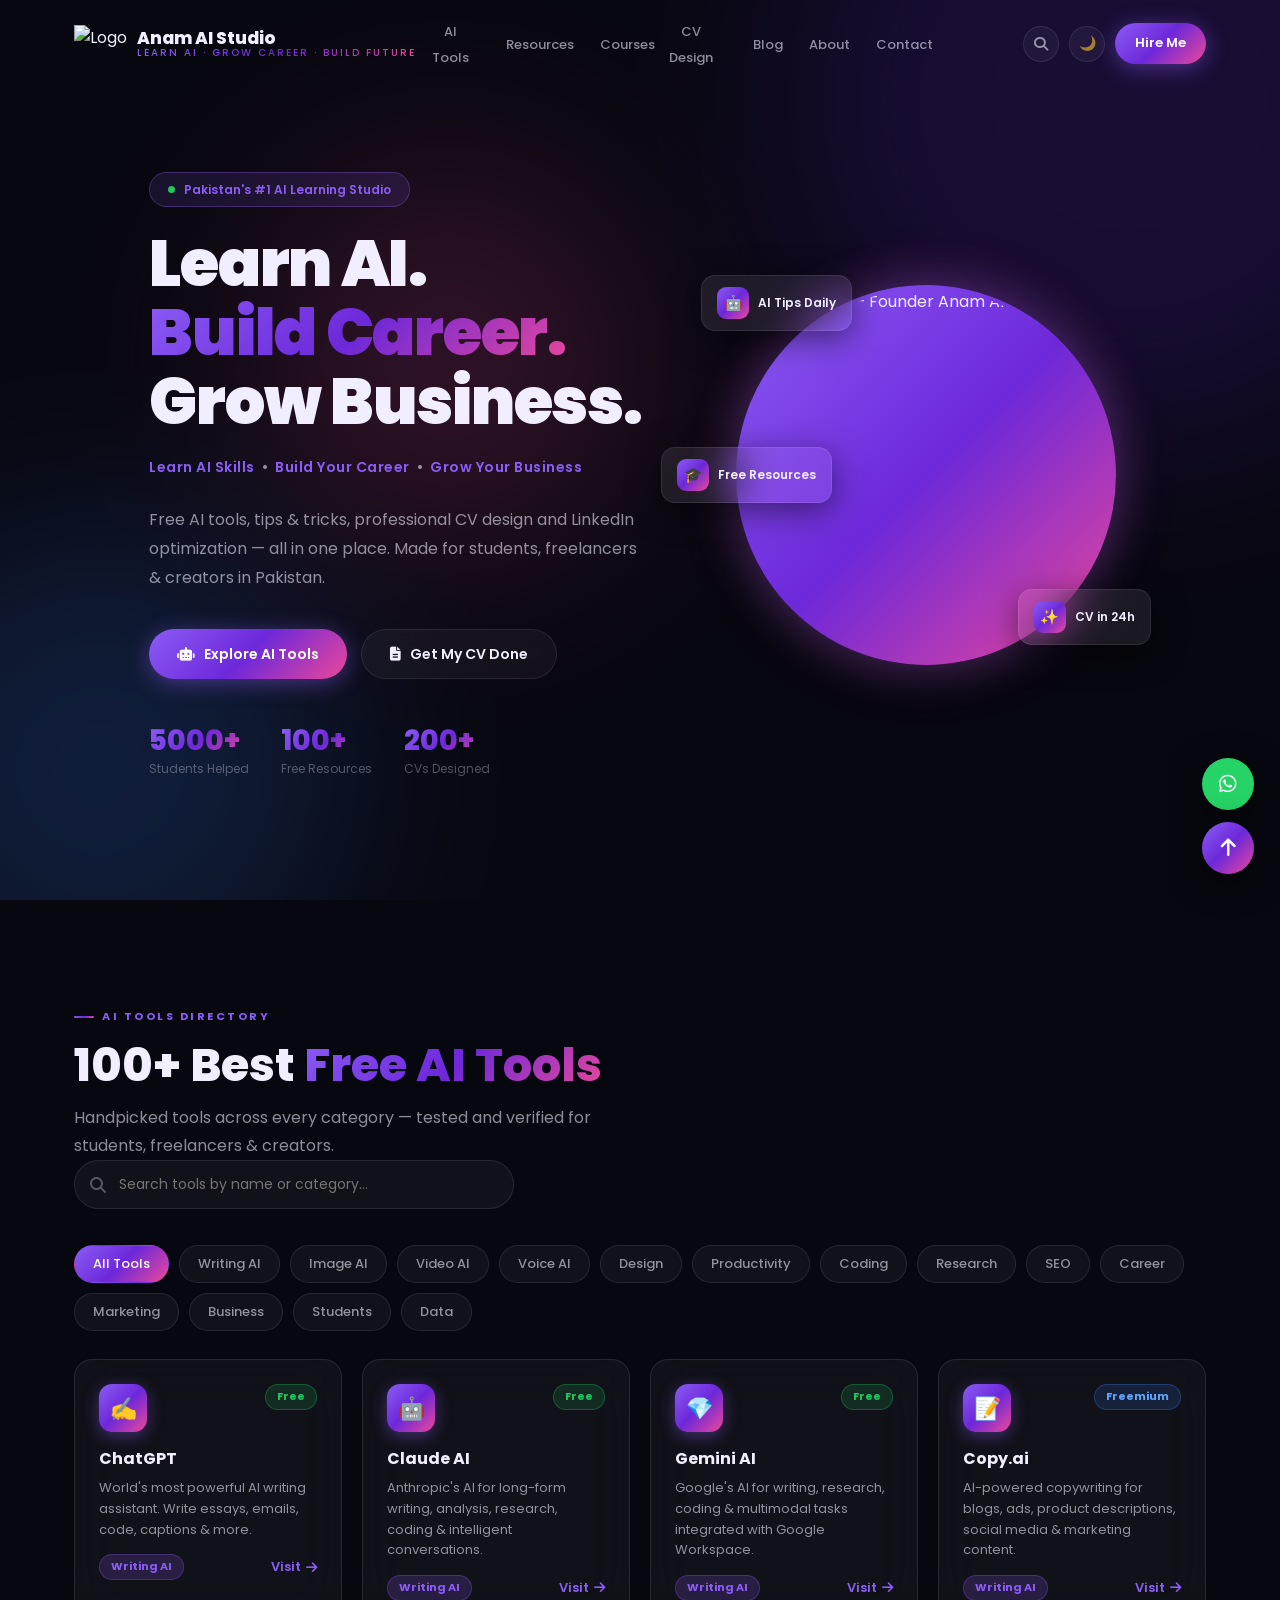
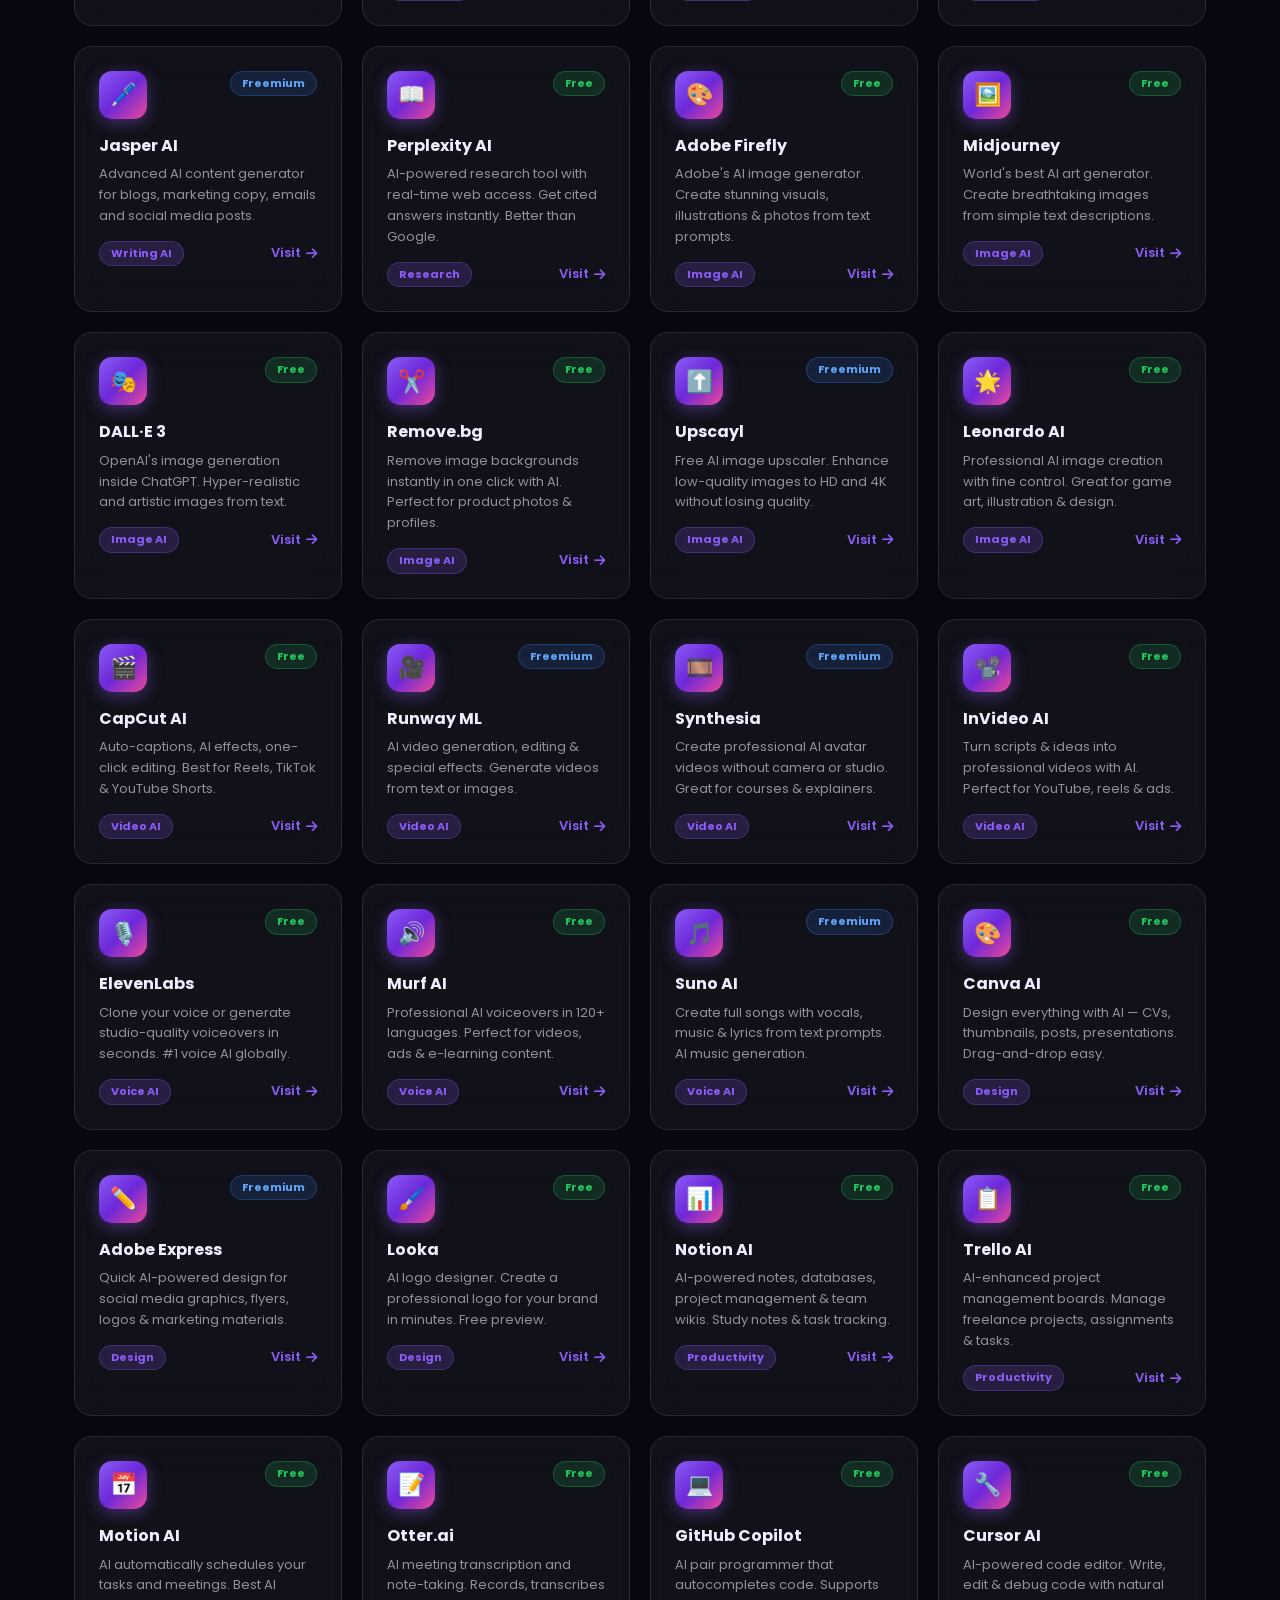
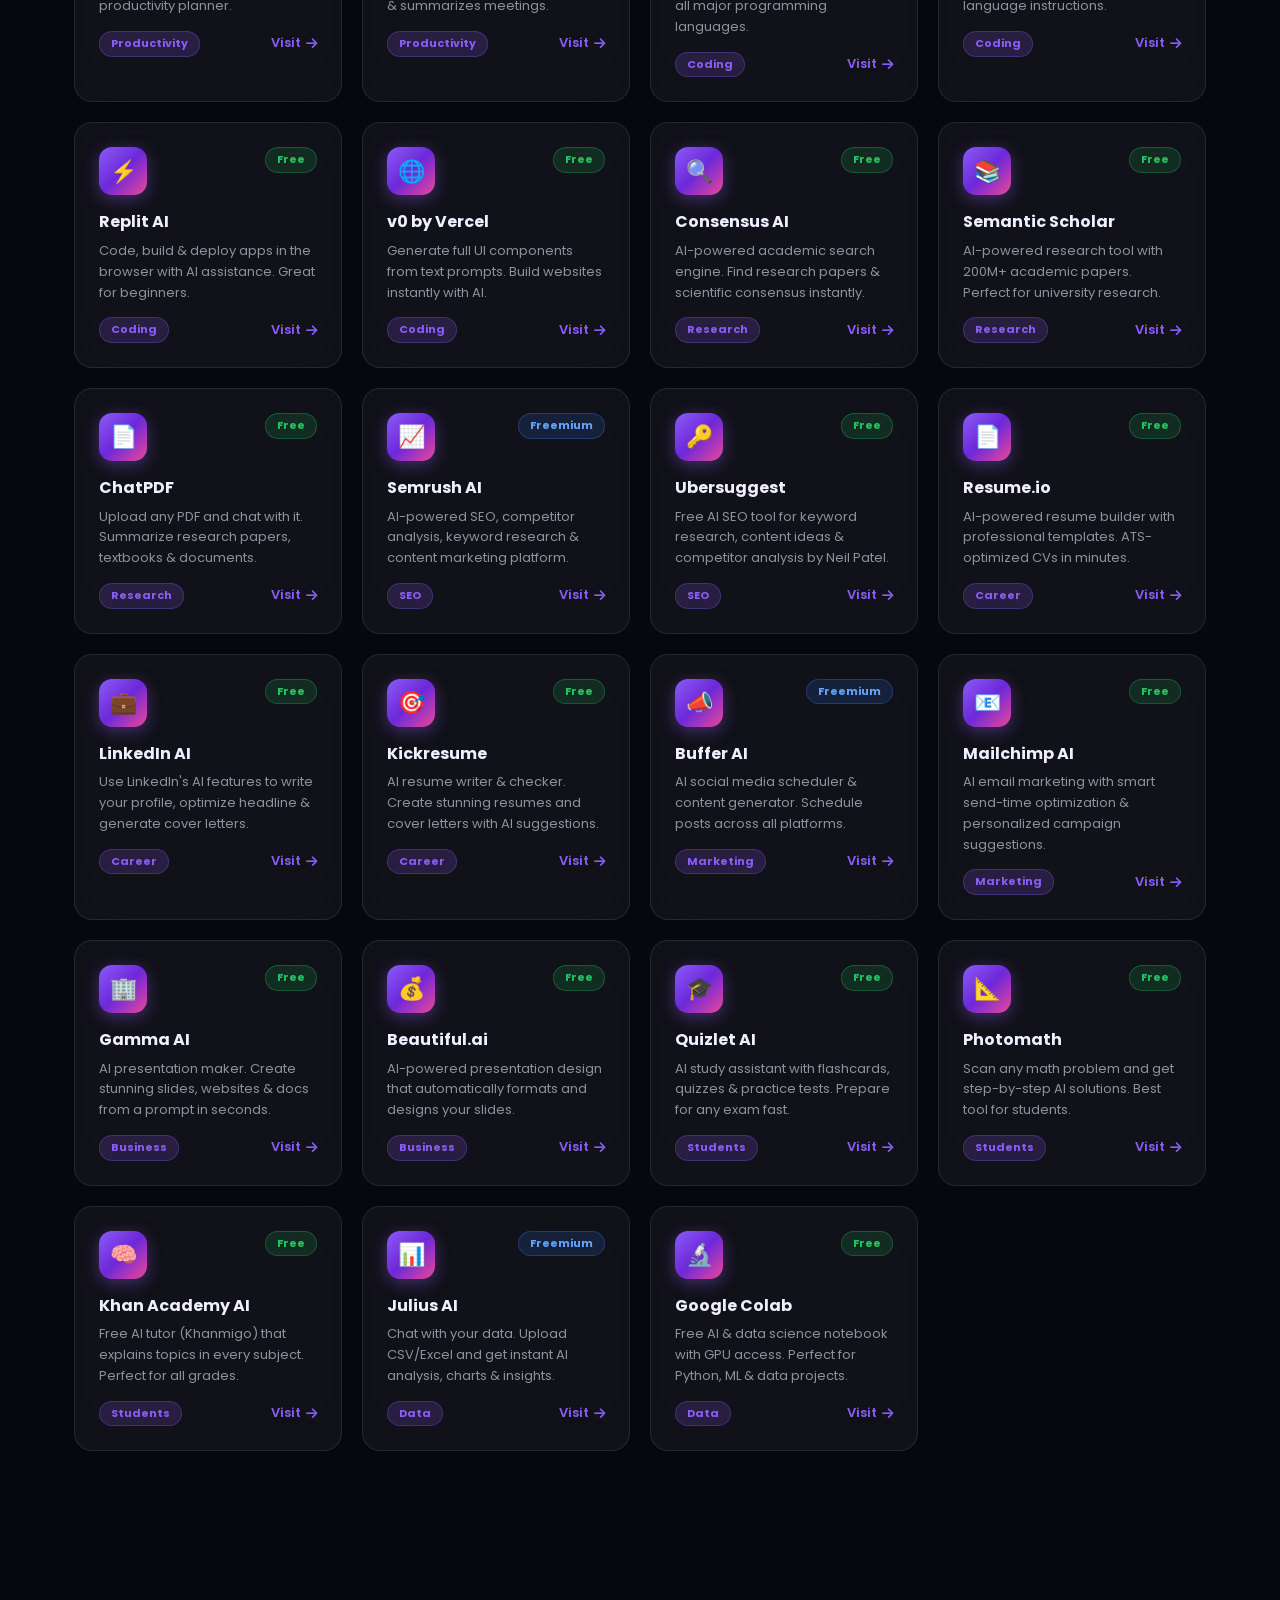
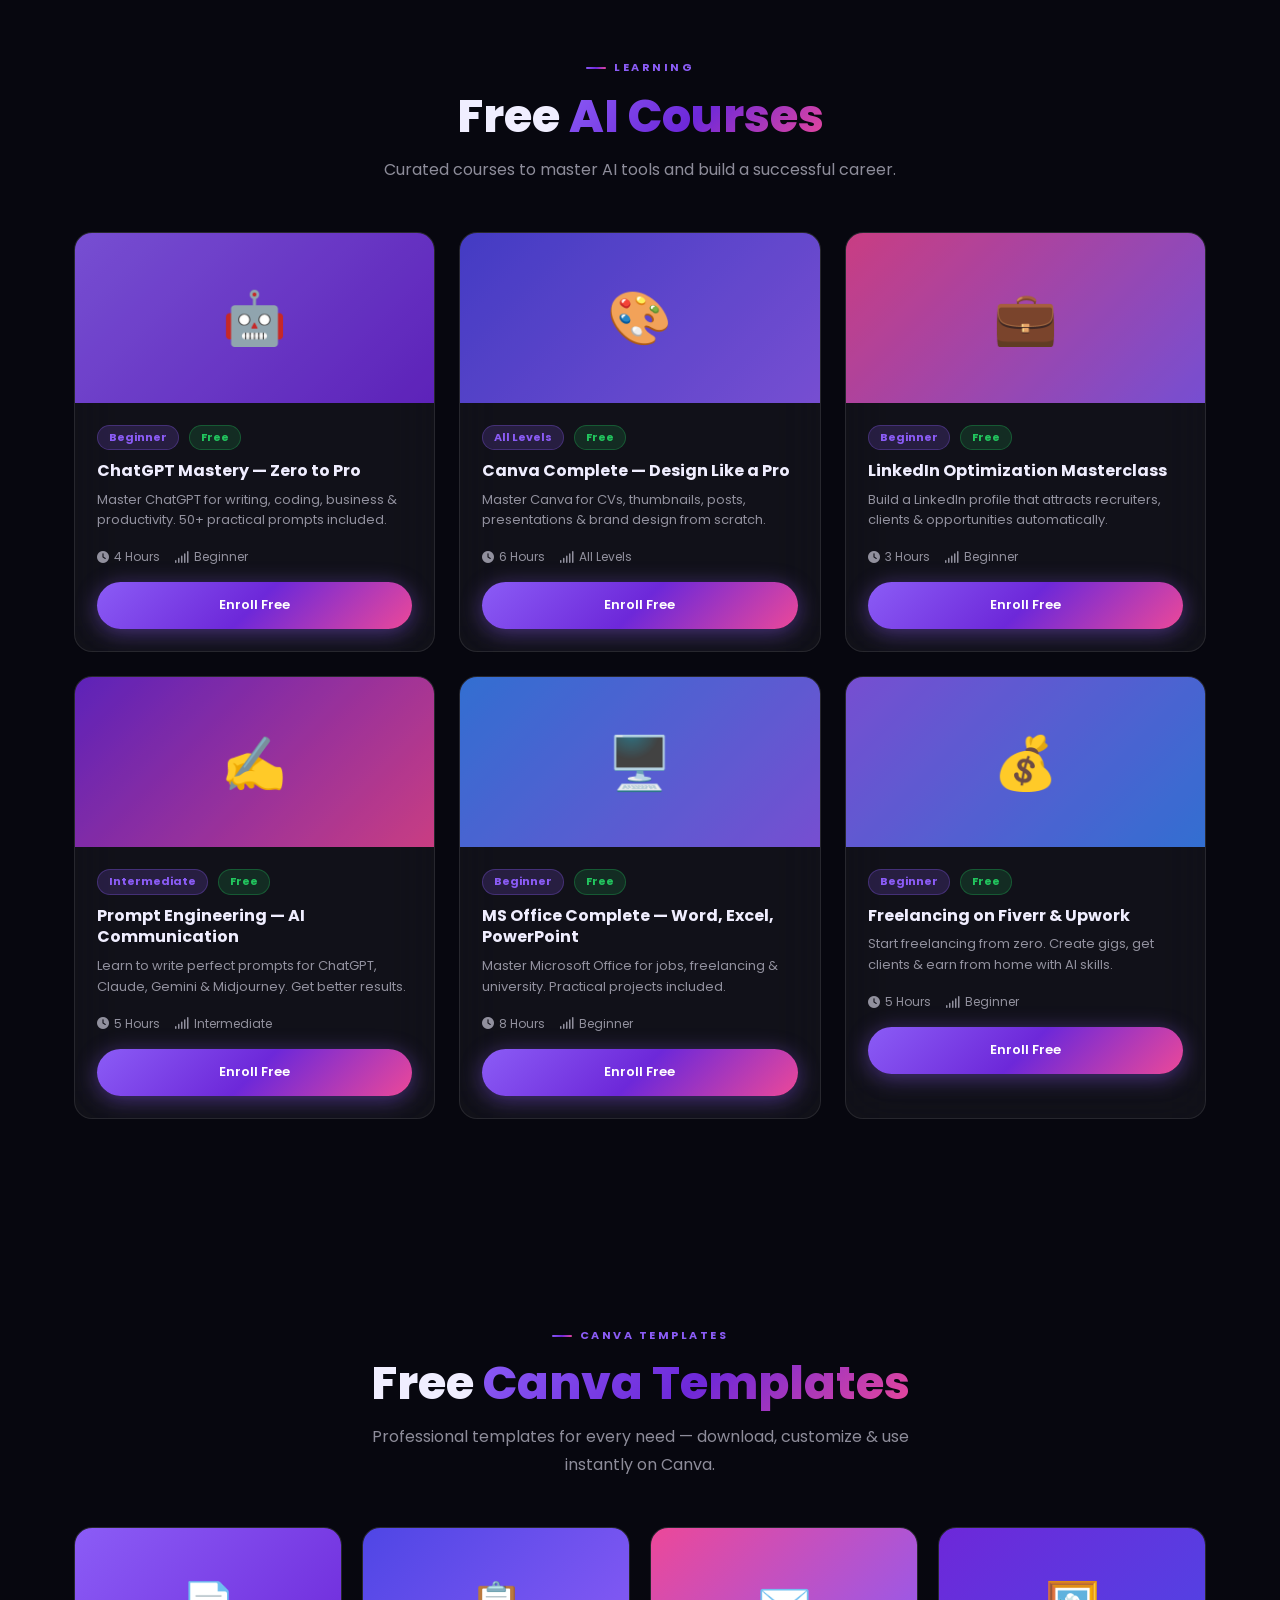
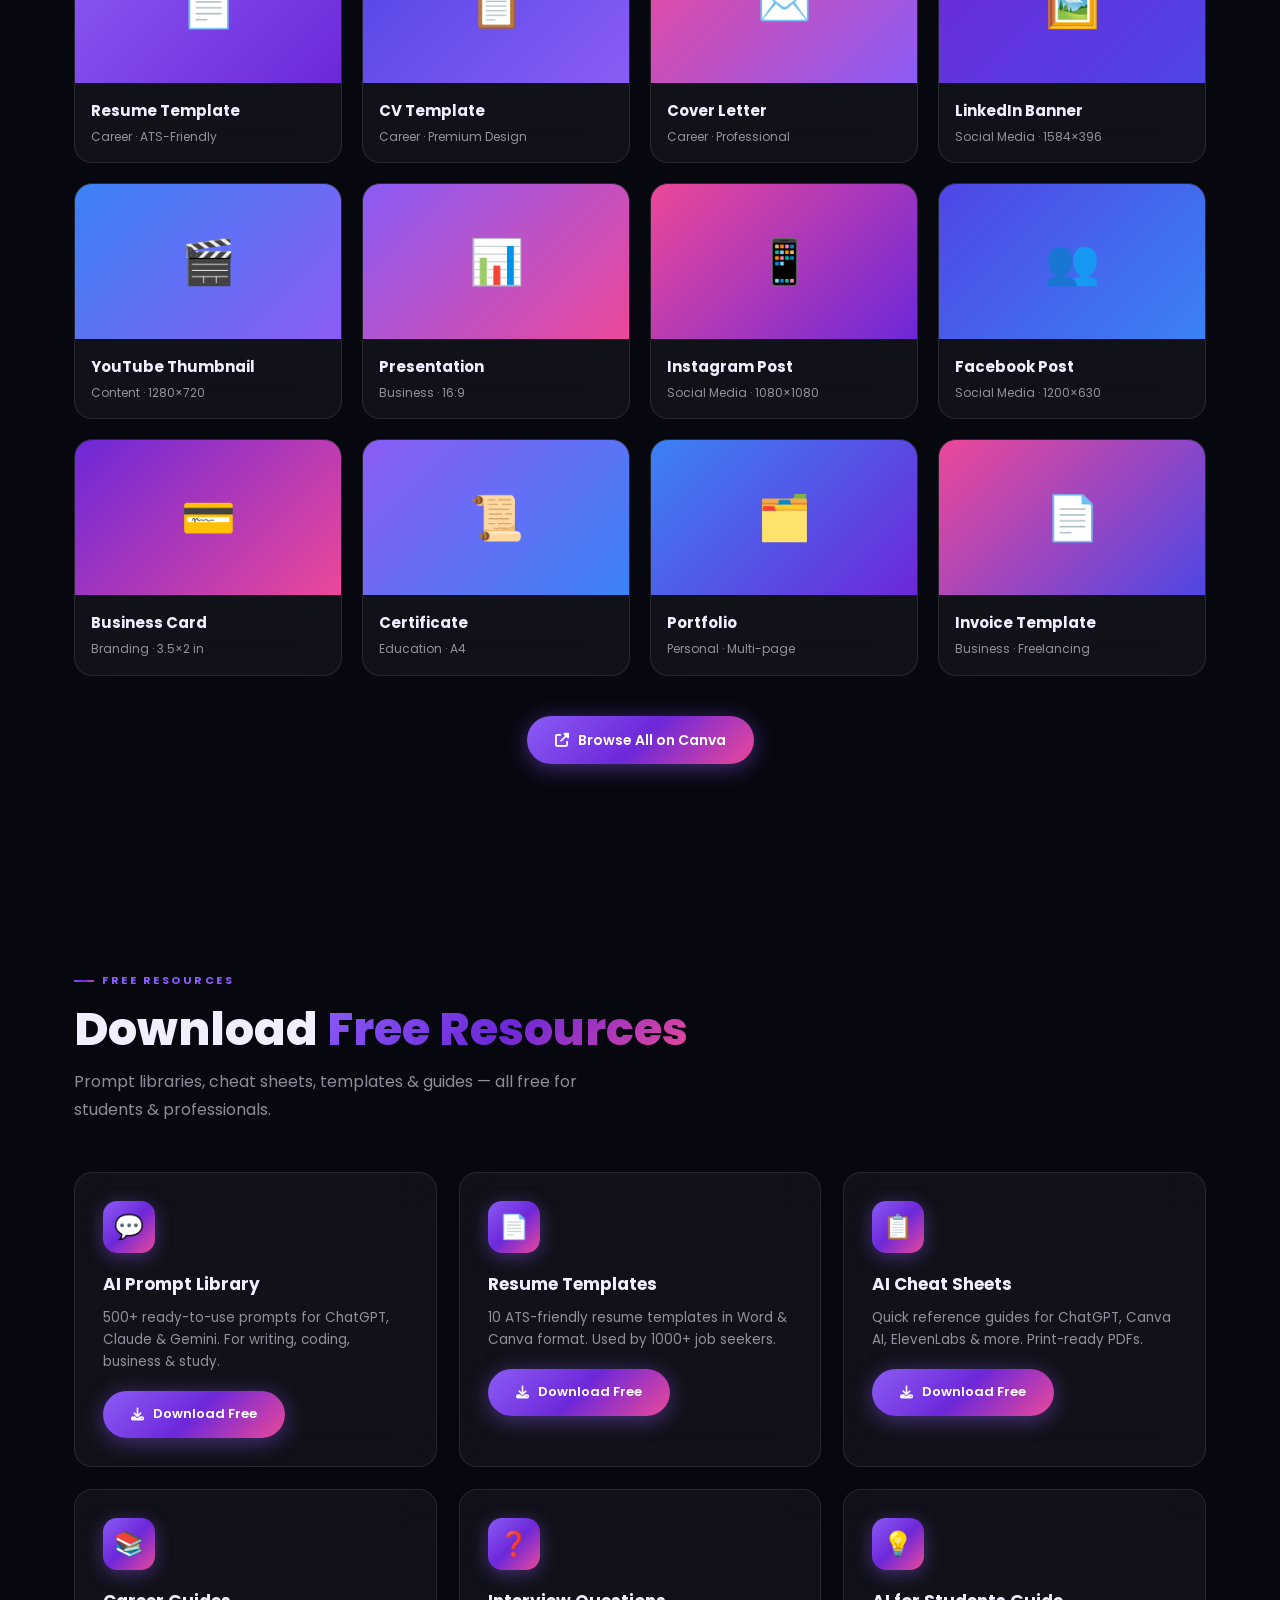
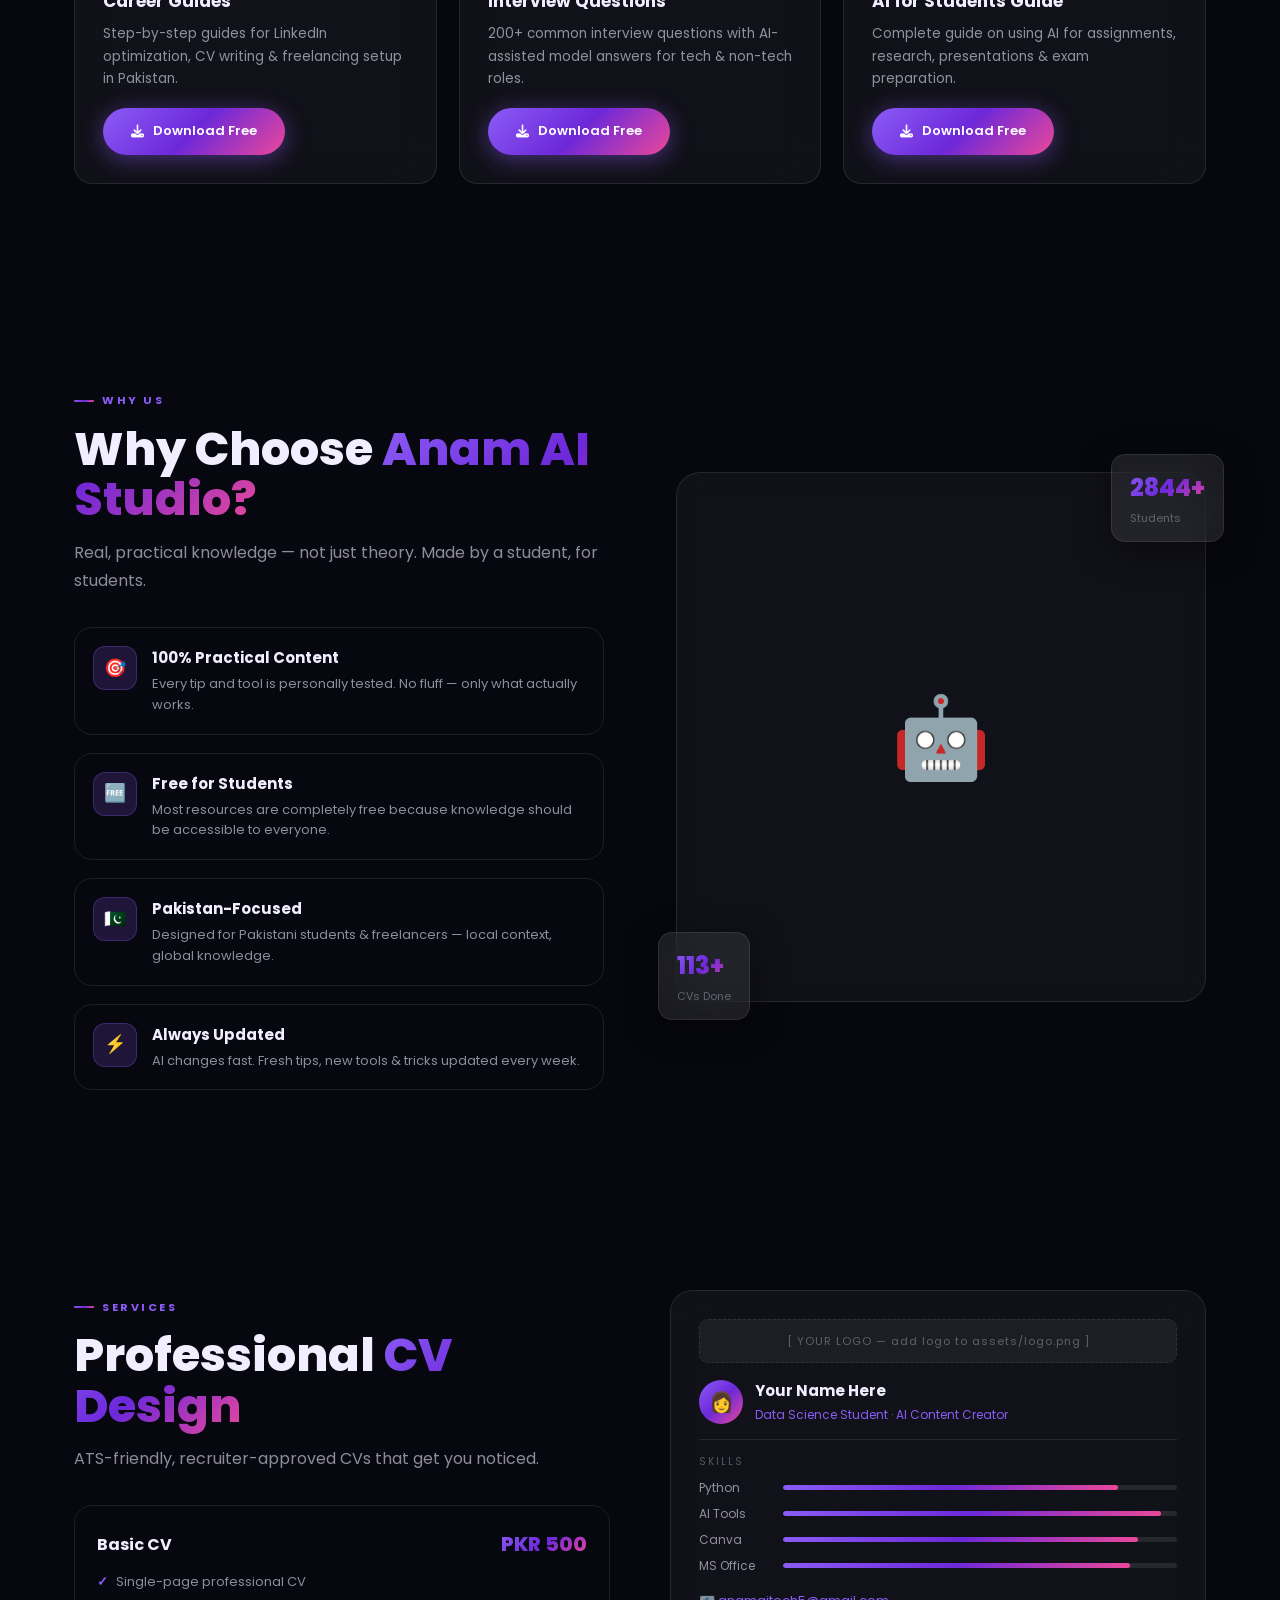
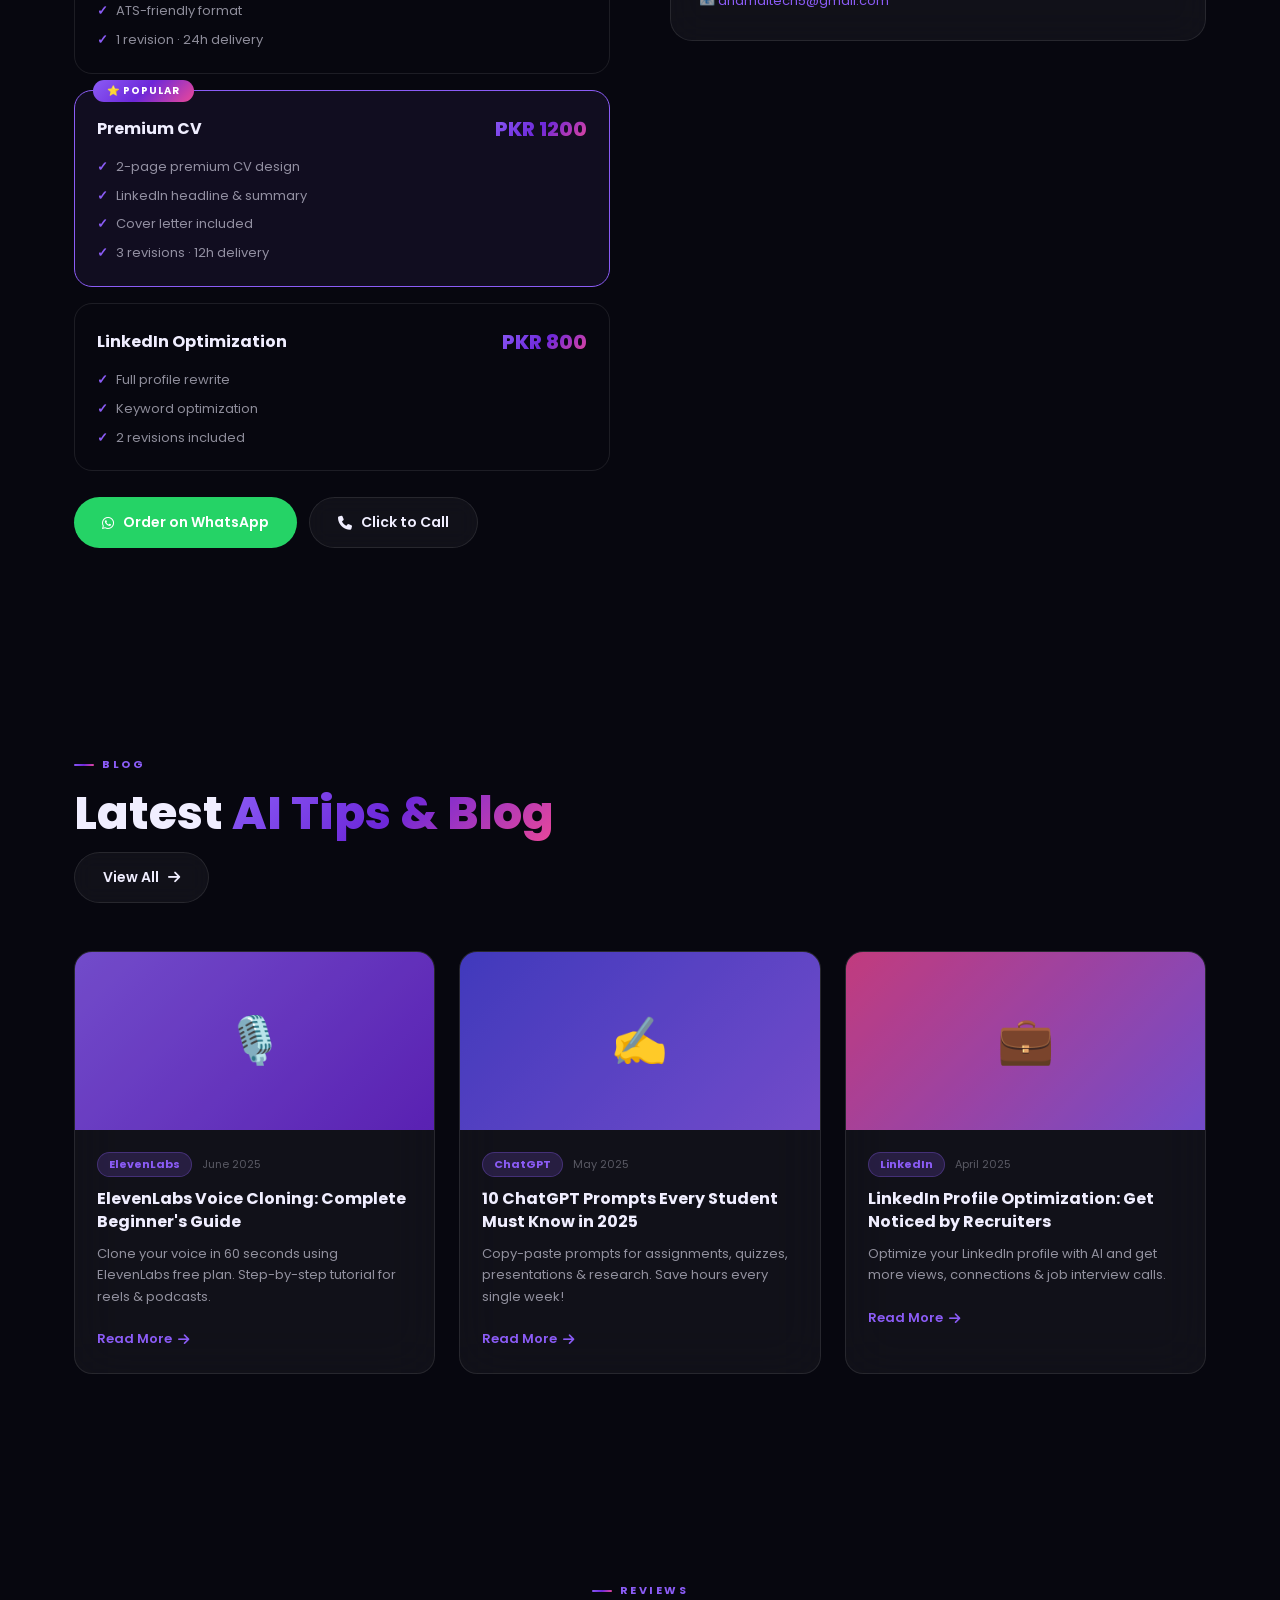
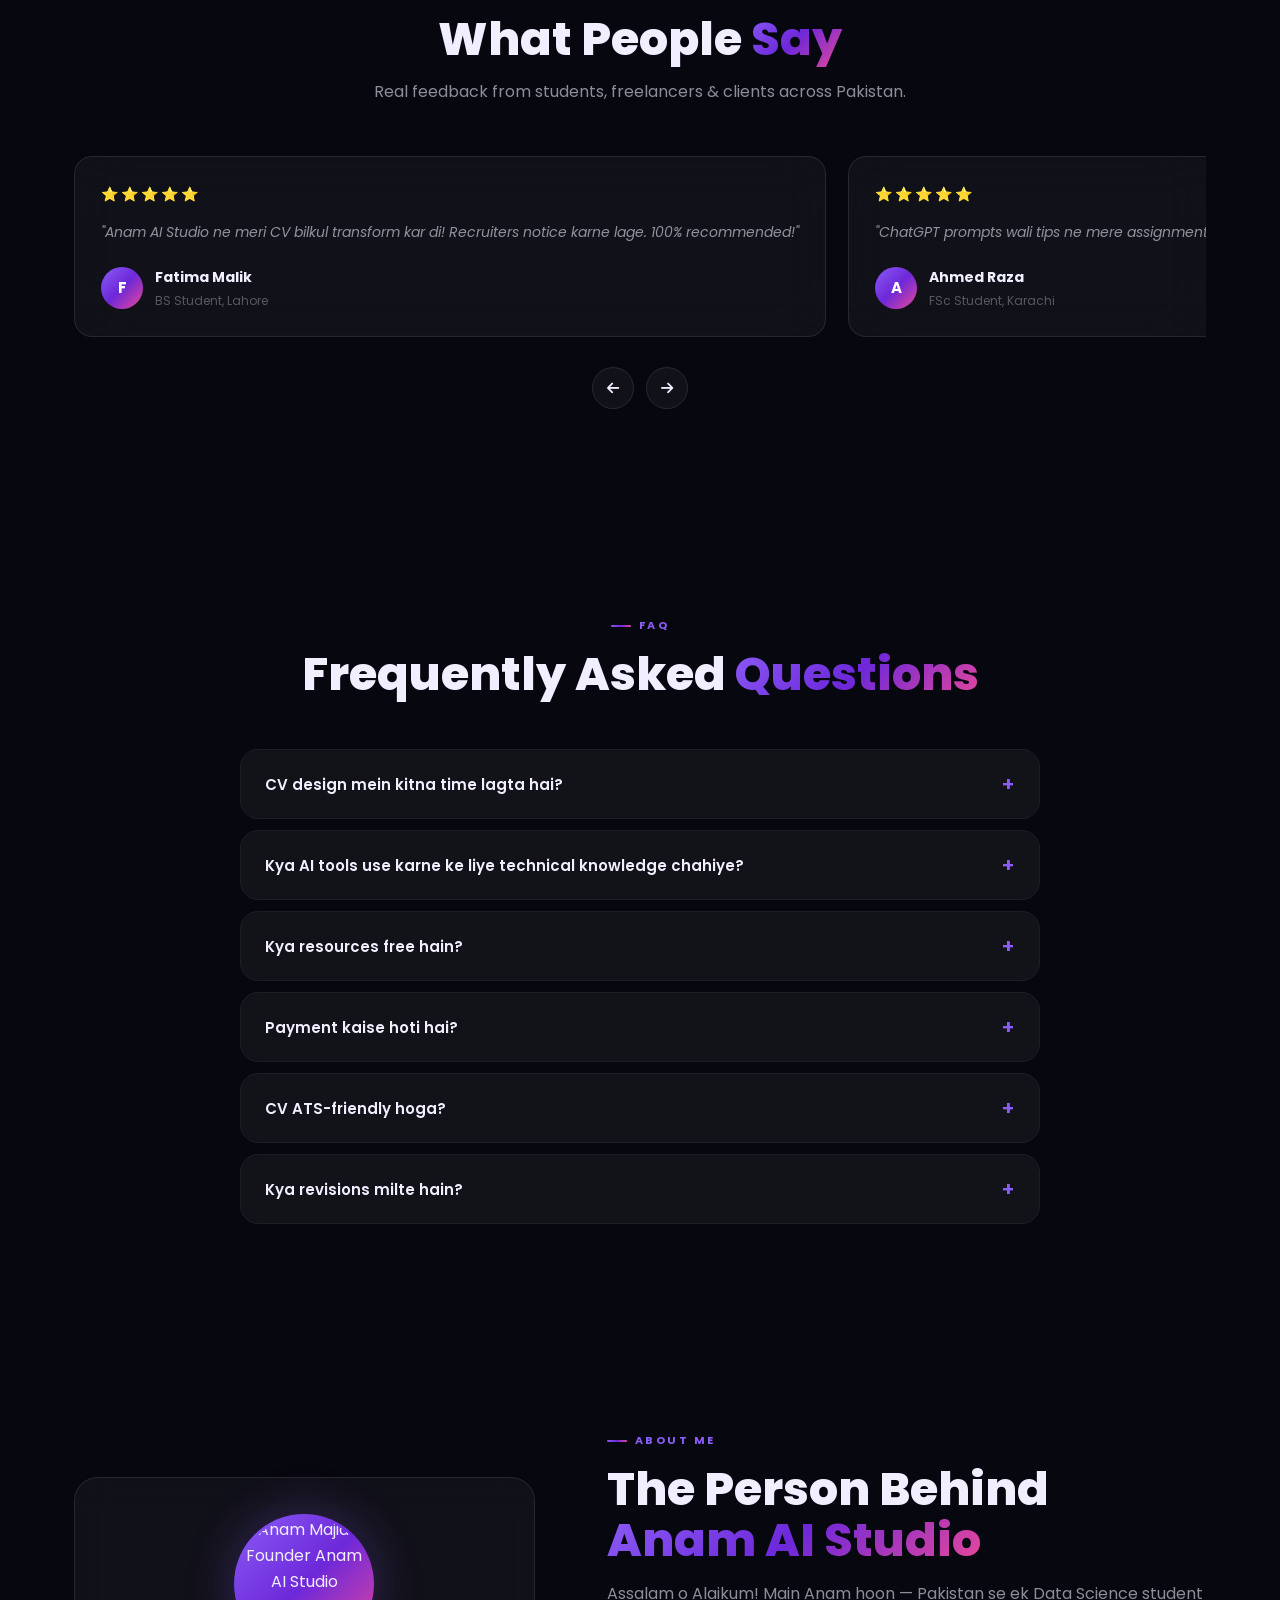
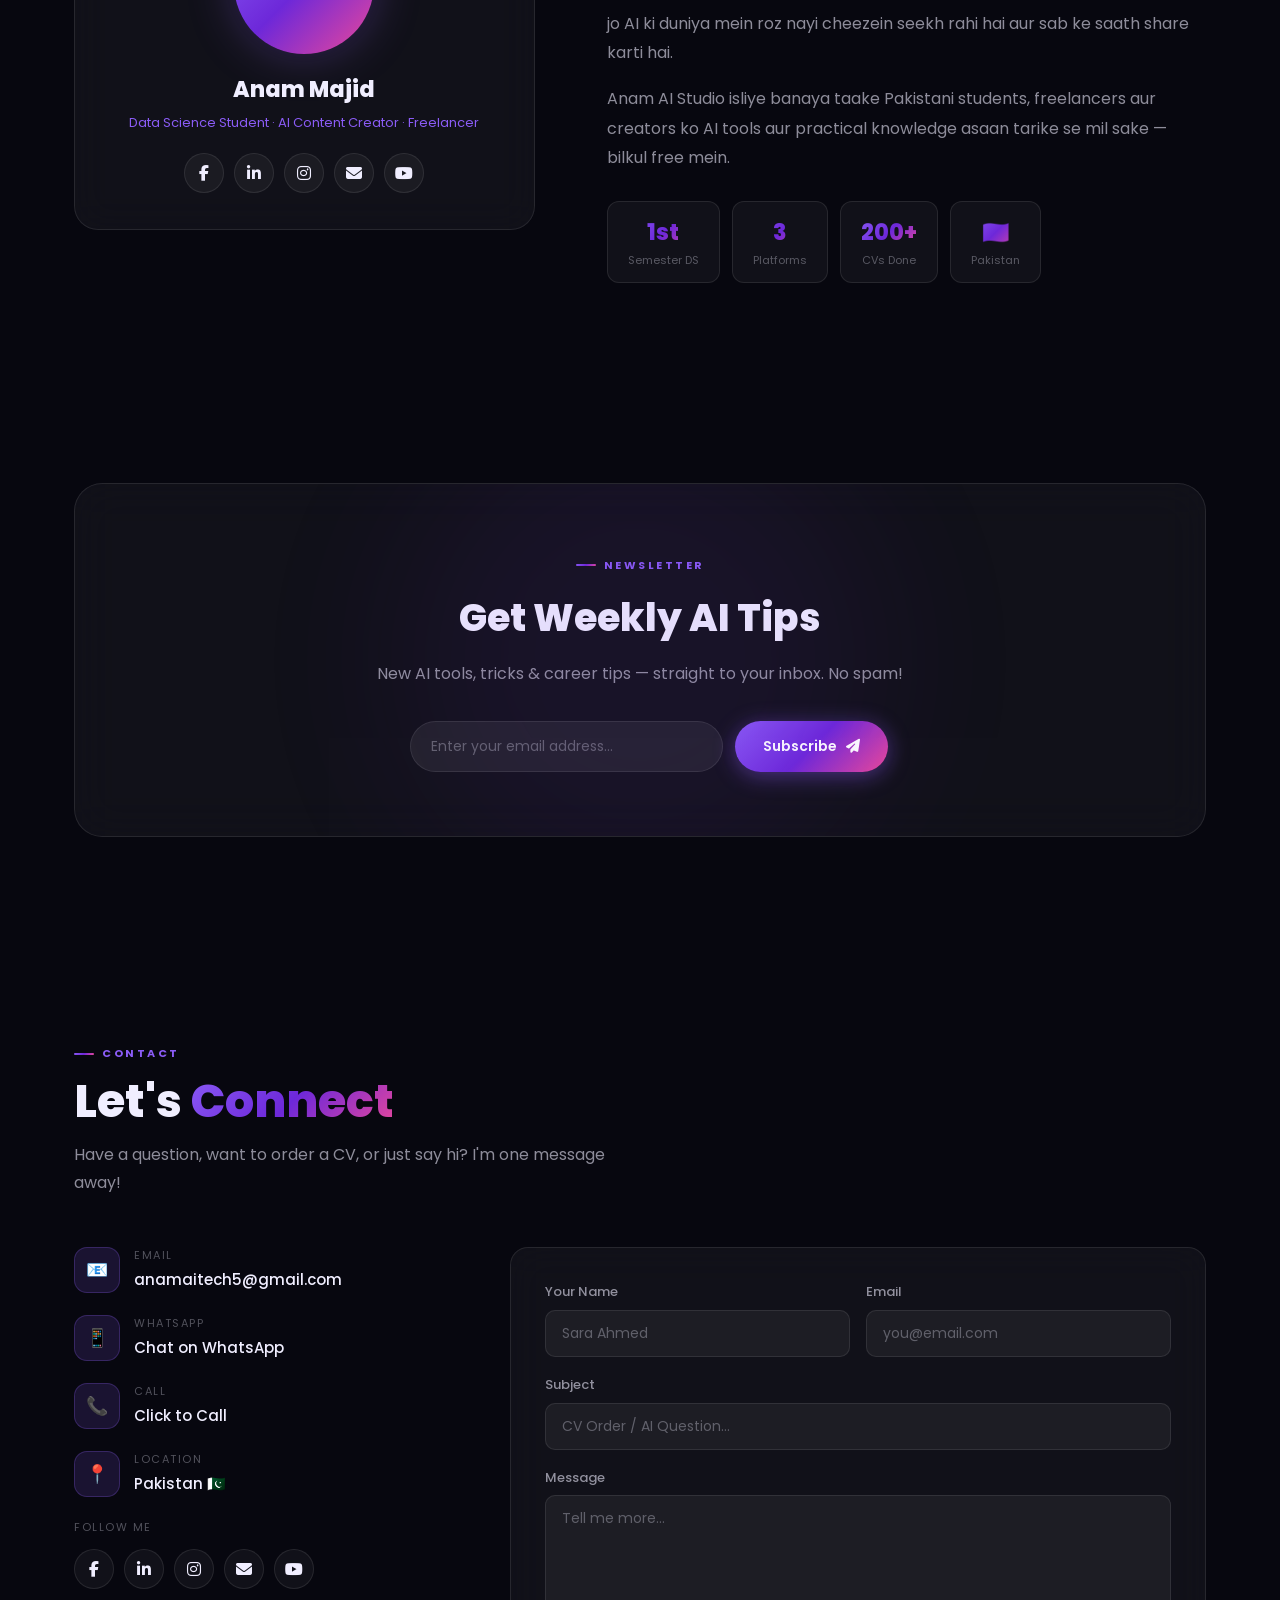
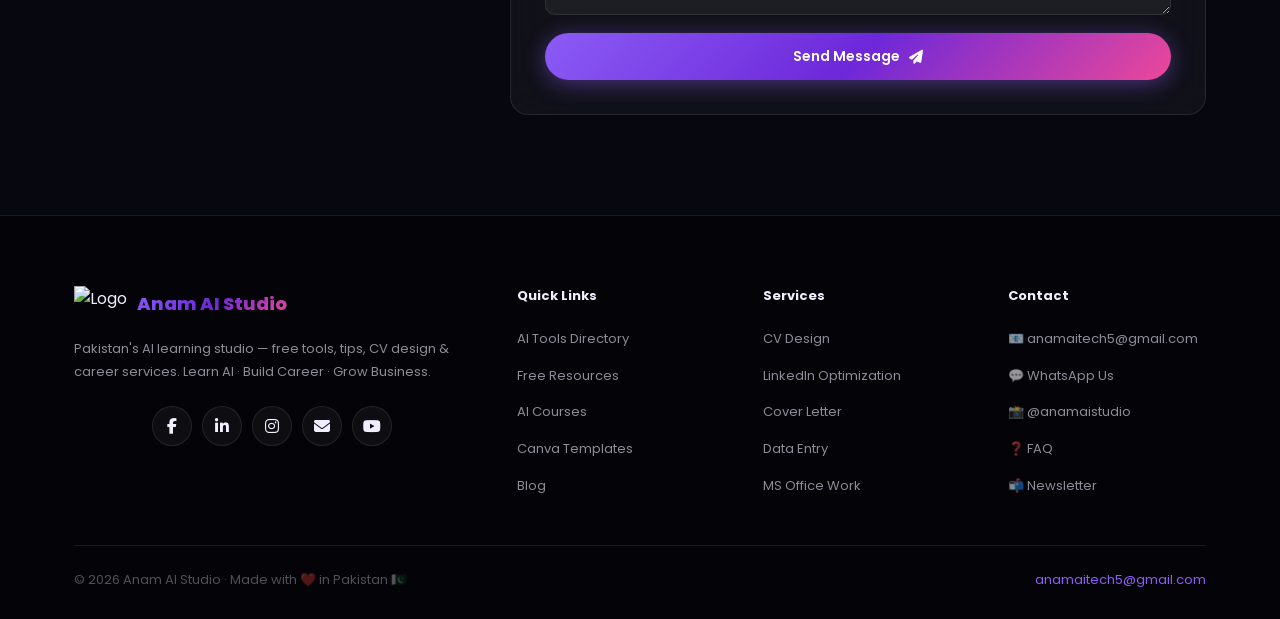
==== commit ba08eae5: "Add files via upload" ====
--- a/index.html
+++ b/index.html
@@ -3,854 +3,909 @@
 <head>
 <meta charset="UTF-8"/>
 <meta name="viewport" content="width=device-width,initial-scale=1.0"/>
-<meta name="description" content="Anam AI Studio — Free AI Tools, Tips & Tricks, Professional CV Design, LinkedIn Optimization for Students, Freelancers & Businesses in Pakistan."/>
-<meta name="keywords" content="AI Tools Pakistan, CV Design, LinkedIn Optimization, ChatGPT Tips, Free AI Resources, Anam AI Studio"/>
+<meta name="description" content="Anam AI Studio — Learn AI Skills, Free AI Tools, Professional CV Design & LinkedIn Optimization for Students, Freelancers & Businesses in Pakistan."/>
+<meta name="keywords" content="AI Tools Pakistan,CV Design,LinkedIn Optimization,ChatGPT Tips,ElevenLabs,Free AI Resources,Anam AI Studio,Data Science"/>
 <meta name="author" content="Anam AI Studio"/>
-<meta property="og:title" content="Anam AI Studio — AI Tools, Tips & CV Design"/>
-<meta property="og:description" content="Learn AI, access free tools, get your CV designed professionally."/>
+<meta property="og:title" content="Anam AI Studio — Learn AI · Build Career · Grow Business"/>
+<meta property="og:description" content="Free AI tools, tips & professional CV design. Pakistan's #1 AI learning studio."/>
 <meta property="og:type" content="website"/>
-<title>Anam AI Studio — AI Tools, Tips & CV Design</title>
+<meta property="og:image" content="assets/logo.png"/>
+<meta name="twitter:card" content="summary_large_image"/>
+<meta name="twitter:title" content="Anam AI Studio"/>
+<meta name="twitter:description" content="Learn AI · Build Career · Grow Business"/>
+<title>Anam AI Studio — Learn AI · Build Career · Grow Business</title>
+<link rel="icon" href="assets/logo.png" type="image/png"/>
 <link rel="stylesheet" href="style.css"/>
 <link rel="stylesheet" href="https://cdnjs.cloudflare.com/ajax/libs/font-awesome/6.5.0/css/all.min.css"/>
 </head>
 <body>
 
-<!-- PAGE LOADER -->
+<!-- LOADER -->
 <div id="loader">
-  <div class="loader-ring"></div>
-  <span class="loader-brand">ANAM AI STUDIO</span>
+  <div class="l-logo"><img src="assets/logo.png" alt="Anam AI Studio Logo"/></div>
+  <div class="l-bar"><div class="l-bar-fill"></div></div>
+  <div class="l-text">LOADING…</div>
 </div>
 
-<!-- ═══════════════════════════════════
-     NAVBAR
-═══════════════════════════════════ -->
+<!-- NAV -->
 <nav id="nav">
-  <div class="container nav-wrap">
-
-    <a href="#hero" class="nav-logo">
-      <div class="logo-icon">✨</div>
-      <span class="logo-text">Anam <span>AI Studio</span></span>
-    </a>
-
-    <ul class="nav-links">
-      <li><a href="#tools">AI Tools</a></li>
-      <li><a href="#resources">Resources</a></li>
-      <li><a href="#tips">Tips & Tricks</a></li>
-      <li><a href="#cv">CV Design</a></li>
-      <li><a href="#blog">Blog</a></li>
-      <li><a href="#about">About</a></li>
-      <li><a href="#contact">Contact</a></li>
+ <div class="container nav-wrap">
+  <a href="#hero" class="nav-logo">
+   <img src="assets/logo.png" alt="Logo"/>
+   <div class="nav-logo-txt">Anam AI Studio<span>LEARN AI · GROW CAREER · BUILD FUTURE</span></div>
+  </a>
+  <ul class="nav-links">
+   <li><a href="#tools">AI Tools</a></li>
+   <li><a href="#resources">Resources</a></li>
+   <li><a href="#courses">Courses</a></li>
+   <li><a href="#cv">CV Design</a></li>
+   <li><a href="#blog">Blog</a></li>
+   <li><a href="#about">About</a></li>
+   <li><a href="#contact">Contact</a></li>
+  </ul>
+  <div class="nav-right">
+   <div class="search-wrap" id="sw">
+    <i class="fas fa-search si"></i>
+    <input type="text" id="s-inp" placeholder="Search tools, tips…"/>
+   </div>
+   <button class="icon-btn" id="s-btn" aria-label="Search"><i class="fas fa-search"></i></button>
+   <button class="icon-btn theme-btn" id="theme-btn" aria-label="Theme"><span id="theme-icon">🌙</span></button>
+   <a href="#cv" class="btn btn-p" style="padding:10px 20px;font-size:13px">Hire Me</a>
+  </div>
+  <button class="burger" id="burger"><span></span><span></span><span></span></button>
+ </div>
+</nav>
+
+<div id="mob-overlay"></div>
+<div id="mob-nav">
+ <button class="mob-close" id="mob-close">✕</button>
+ <a href="#tools"><i class="fas fa-robot"></i>AI Tools</a>
+ <a href="#resources"><i class="fas fa-book-open"></i>Resources</a>
+ <a href="#courses"><i class="fas fa-graduation-cap"></i>Courses</a>
+ <a href="#templates"><i class="fas fa-palette"></i>Canva Templates</a>
+ <a href="#cv"><i class="fas fa-file-alt"></i>CV Design</a>
+ <a href="#blog"><i class="fas fa-pen-nib"></i>Blog</a>
+ <a href="#testimonials"><i class="fas fa-star"></i>Reviews</a>
+ <a href="#about"><i class="fas fa-user"></i>About</a>
+ <a href="#faq"><i class="fas fa-question-circle"></i>FAQ</a>
+ <a href="#contact"><i class="fas fa-envelope"></i>Contact</a>
+ <div style="margin-top:14px"><a href="#cv" class="btn btn-p" style="justify-content:center">Hire Me <i class="fas fa-arrow-right"></i></a></div>
+</div>
+
+<!-- HERO -->
+<section id="hero">
+ <div class="orb o1"></div><div class="orb o2"></div><div class="orb o3"></div>
+ <div class="container hero-grid">
+  <div class="reveal">
+   <div class="hero-badge"><span class="pdot"></span>Pakistan's #1 AI Learning Studio</div>
+   <h1 class="hero-title">Learn AI.<br><span class="g">Build Career.</span><br>Grow Business.</h1>
+   <p class="hero-tag">
+    <span>Learn AI Skills</span> &nbsp;•&nbsp; <span>Build Your Career</span> &nbsp;•&nbsp; <span>Grow Your Business</span>
+   </p>
+   <p class="hero-desc">Free AI tools, tips & tricks, professional CV design and LinkedIn optimization — all in one place. Made for students, freelancers & creators in Pakistan.</p>
+   <div class="hero-cta">
+    <a href="#tools" class="btn btn-p"><i class="fas fa-robot"></i>Explore AI Tools</a>
+    <a href="#cv" class="btn btn-g"><i class="fas fa-file-alt"></i>Get My CV Done</a>
+   </div>
+   <div class="hero-stats">
+    <div class="hstat"><span class="n"><span data-count="5000">0</span>+</span><div class="l">Students Helped</div></div>
+    <div class="hstat"><span class="n"><span data-count="100">0</span>+</span><div class="l">Free Resources</div></div>
+    <div class="hstat"><span class="n"><span data-count="200">0</span>+</span><div class="l">CVs Designed</div></div>
+   </div>
+  </div>
+  <div class="hero-photo-wrap reveal d2">
+   <div class="hero-photo-ring"><img src="assets/founder.png" alt="Anam Majid — Founder Anam AI Studio"/></div>
+   <div class="hero-fc hfc1"><div class="fc-ico">🤖</div>AI Tips Daily</div>
+   <div class="hero-fc hfc2"><div class="fc-ico">✨</div>CV in 24h</div>
+   <div class="hero-fc hfc3"><div class="fc-ico">🎓</div>Free Resources</div>
+  </div>
+ </div>
+</section>
+
+<!-- AI TOOLS DIRECTORY -->
+<section class="section" id="tools">
+ <div class="container">
+  <div class="reveal">
+   <span class="eyebrow">AI Tools Directory</span>
+   <h2 class="h2">100+ Best <span class="g">Free AI Tools</span></h2>
+   <p class="sub">Handpicked tools across every category — tested and verified for students, freelancers & creators.</p>
+  </div>
+  <div class="tools-search reveal">
+   <i class="fas fa-search"></i>
+   <input type="text" id="tool-search" placeholder="Search tools by name or category…"/>
+  </div>
+  <div class="tools-filter reveal">
+   <button class="filter-btn active" data-cat="all">All Tools</button>
+   <button class="filter-btn" data-cat="writing">Writing AI</button>
+   <button class="filter-btn" data-cat="image">Image AI</button>
+   <button class="filter-btn" data-cat="video">Video AI</button>
+   <button class="filter-btn" data-cat="voice">Voice AI</button>
+   <button class="filter-btn" data-cat="design">Design</button>
+   <button class="filter-btn" data-cat="productivity">Productivity</button>
+   <button class="filter-btn" data-cat="coding">Coding</button>
+   <button class="filter-btn" data-cat="research">Research</button>
+   <button class="filter-btn" data-cat="seo">SEO</button>
+   <button class="filter-btn" data-cat="career">Career</button>
+   <button class="filter-btn" data-cat="marketing">Marketing</button>
+   <button class="filter-btn" data-cat="business">Business</button>
+   <button class="filter-btn" data-cat="students">Students</button>
+   <button class="filter-btn" data-cat="data">Data</button>
+  </div>
+  <div class="tools-grid">
+
+   <!-- WRITING AI -->
+   <div class="card tool-card reveal d1" data-cat="writing">
+    <div class="tool-card-top"><div class="tool-ico">✍️</div><span class="pill-free pill">Free</span></div>
+    <div class="tool-name">ChatGPT</div><div class="tool-desc">World's most powerful AI writing assistant. Write essays, emails, code, captions & more.</div>
+    <div class="tool-footer"><span class="pill">Writing AI</span><a href="https://chat.openai.com" target="_blank" class="tool-link">Visit <i class="fas fa-arrow-right"></i></a></div>
+   </div>
+   <div class="card tool-card reveal d2" data-cat="writing">
+    <div class="tool-card-top"><div class="tool-ico">🤖</div><span class="pill-free pill">Free</span></div>
+    <div class="tool-name">Claude AI</div><div class="tool-desc">Anthropic's AI for long-form writing, analysis, research, coding & intelligent conversations.</div>
+    <div class="tool-footer"><span class="pill">Writing AI</span><a href="https://claude.ai" target="_blank" class="tool-link">Visit <i class="fas fa-arrow-right"></i></a></div>
+   </div>
+   <div class="card tool-card reveal d3" data-cat="writing">
+    <div class="tool-card-top"><div class="tool-ico">💎</div><span class="pill-free pill">Free</span></div>
+    <div class="tool-name">Gemini AI</div><div class="tool-desc">Google's AI for writing, research, coding & multimodal tasks integrated with Google Workspace.</div>
+    <div class="tool-footer"><span class="pill">Writing AI</span><a href="https://gemini.google.com" target="_blank" class="tool-link">Visit <i class="fas fa-arrow-right"></i></a></div>
+   </div>
+   <div class="card tool-card reveal d1" data-cat="writing">
+    <div class="tool-card-top"><div class="tool-ico">📝</div><span class="pill-freemium pill">Freemium</span></div>
+    <div class="tool-name">Copy.ai</div><div class="tool-desc">AI-powered copywriting for blogs, ads, product descriptions, social media & marketing content.</div>
+    <div class="tool-footer"><span class="pill">Writing AI</span><a href="https://copy.ai" target="_blank" class="tool-link">Visit <i class="fas fa-arrow-right"></i></a></div>
+   </div>
+   <div class="card tool-card reveal d2" data-cat="writing">
+    <div class="tool-card-top"><div class="tool-ico">🖊️</div><span class="pill-freemium pill">Freemium</span></div>
+    <div class="tool-name">Jasper AI</div><div class="tool-desc">Advanced AI content generator for blogs, marketing copy, emails and social media posts.</div>
+    <div class="tool-footer"><span class="pill">Writing AI</span><a href="https://jasper.ai" target="_blank" class="tool-link">Visit <i class="fas fa-arrow-right"></i></a></div>
+   </div>
+   <div class="card tool-card reveal d3" data-cat="writing">
+    <div class="tool-card-top"><div class="tool-ico">📖</div><span class="pill-free pill">Free</span></div>
+    <div class="tool-name">Perplexity AI</div><div class="tool-desc">AI-powered research tool with real-time web access. Get cited answers instantly. Better than Google.</div>
+    <div class="tool-footer"><span class="pill">Research</span><a href="https://perplexity.ai" target="_blank" class="tool-link">Visit <i class="fas fa-arrow-right"></i></a></div>
+   </div>
+
+   <!-- IMAGE AI -->
+   <div class="card tool-card reveal d1" data-cat="image">
+    <div class="tool-card-top"><div class="tool-ico">🎨</div><span class="pill-free pill">Free</span></div>
+    <div class="tool-name">Adobe Firefly</div><div class="tool-desc">Adobe's AI image generator. Create stunning visuals, illustrations & photos from text prompts.</div>
+    <div class="tool-footer"><span class="pill">Image AI</span><a href="https://firefly.adobe.com" target="_blank" class="tool-link">Visit <i class="fas fa-arrow-right"></i></a></div>
+   </div>
+   <div class="card tool-card reveal d2" data-cat="image">
+    <div class="tool-card-top"><div class="tool-ico">🖼️</div><span class="pill-free pill">Free</span></div>
+    <div class="tool-name">Midjourney</div><div class="tool-desc">World's best AI art generator. Create breathtaking images from simple text descriptions.</div>
+    <div class="tool-footer"><span class="pill">Image AI</span><a href="https://midjourney.com" target="_blank" class="tool-link">Visit <i class="fas fa-arrow-right"></i></a></div>
+   </div>
+   <div class="card tool-card reveal d3" data-cat="image">
+    <div class="tool-card-top"><div class="tool-ico">🎭</div><span class="pill-free pill">Free</span></div>
+    <div class="tool-name">DALL·E 3</div><div class="tool-desc">OpenAI's image generation inside ChatGPT. Hyper-realistic and artistic images from text.</div>
+    <div class="tool-footer"><span class="pill">Image AI</span><a href="https://openai.com/dall-e-3" target="_blank" class="tool-link">Visit <i class="fas fa-arrow-right"></i></a></div>
+   </div>
+   <div class="card tool-card reveal d1" data-cat="image">
+    <div class="tool-card-top"><div class="tool-ico">✂️</div><span class="pill-free pill">Free</span></div>
+    <div class="tool-name">Remove.bg</div><div class="tool-desc">Remove image backgrounds instantly in one click with AI. Perfect for product photos & profiles.</div>
+    <div class="tool-footer"><span class="pill">Image AI</span><a href="https://remove.bg" target="_blank" class="tool-link">Visit <i class="fas fa-arrow-right"></i></a></div>
+   </div>
+   <div class="card tool-card reveal d2" data-cat="image">
+    <div class="tool-card-top"><div class="tool-ico">⬆️</div><span class="pill-freemium pill">Freemium</span></div>
+    <div class="tool-name">Upscayl</div><div class="tool-desc">Free AI image upscaler. Enhance low-quality images to HD and 4K without losing quality.</div>
+    <div class="tool-footer"><span class="pill">Image AI</span><a href="https://upscayl.org" target="_blank" class="tool-link">Visit <i class="fas fa-arrow-right"></i></a></div>
+   </div>
+   <div class="card tool-card reveal d3" data-cat="image">
+    <div class="tool-card-top"><div class="tool-ico">🌟</div><span class="pill-free pill">Free</span></div>
+    <div class="tool-name">Leonardo AI</div><div class="tool-desc">Professional AI image creation with fine control. Great for game art, illustration & design.</div>
+    <div class="tool-footer"><span class="pill">Image AI</span><a href="https://leonardo.ai" target="_blank" class="tool-link">Visit <i class="fas fa-arrow-right"></i></a></div>
+   </div>
+
+   <!-- VIDEO AI -->
+   <div class="card tool-card reveal d1" data-cat="video">
+    <div class="tool-card-top"><div class="tool-ico">🎬</div><span class="pill-free pill">Free</span></div>
+    <div class="tool-name">CapCut AI</div><div class="tool-desc">Auto-captions, AI effects, one-click editing. Best for Reels, TikTok & YouTube Shorts.</div>
+    <div class="tool-footer"><span class="pill">Video AI</span><a href="https://capcut.com" target="_blank" class="tool-link">Visit <i class="fas fa-arrow-right"></i></a></div>
+   </div>
+   <div class="card tool-card reveal d2" data-cat="video">
+    <div class="tool-card-top"><div class="tool-ico">🎥</div><span class="pill-freemium pill">Freemium</span></div>
+    <div class="tool-name">Runway ML</div><div class="tool-desc">AI video generation, editing & special effects. Generate videos from text or images.</div>
+    <div class="tool-footer"><span class="pill">Video AI</span><a href="https://runwayml.com" target="_blank" class="tool-link">Visit <i class="fas fa-arrow-right"></i></a></div>
+   </div>
+   <div class="card tool-card reveal d3" data-cat="video">
+    <div class="tool-card-top"><div class="tool-ico">🎞️</div><span class="pill-freemium pill">Freemium</span></div>
+    <div class="tool-name">Synthesia</div><div class="tool-desc">Create professional AI avatar videos without camera or studio. Great for courses & explainers.</div>
+    <div class="tool-footer"><span class="pill">Video AI</span><a href="https://synthesia.io" target="_blank" class="tool-link">Visit <i class="fas fa-arrow-right"></i></a></div>
+   </div>
+   <div class="card tool-card reveal d1" data-cat="video">
+    <div class="tool-card-top"><div class="tool-ico">📽️</div><span class="pill-free pill">Free</span></div>
+    <div class="tool-name">InVideo AI</div><div class="tool-desc">Turn scripts & ideas into professional videos with AI. Perfect for YouTube, reels & ads.</div>
+    <div class="tool-footer"><span class="pill">Video AI</span><a href="https://invideo.io" target="_blank" class="tool-link">Visit <i class="fas fa-arrow-right"></i></a></div>
+   </div>
+
+   <!-- VOICE AI -->
+   <div class="card tool-card reveal d1" data-cat="voice">
+    <div class="tool-card-top"><div class="tool-ico">🎙️</div><span class="pill-free pill">Free</span></div>
+    <div class="tool-name">ElevenLabs</div><div class="tool-desc">Clone your voice or generate studio-quality voiceovers in seconds. #1 voice AI globally.</div>
+    <div class="tool-footer"><span class="pill">Voice AI</span><a href="https://elevenlabs.io" target="_blank" class="tool-link">Visit <i class="fas fa-arrow-right"></i></a></div>
+   </div>
+   <div class="card tool-card reveal d2" data-cat="voice">
+    <div class="tool-card-top"><div class="tool-ico">🔊</div><span class="pill-free pill">Free</span></div>
+    <div class="tool-name">Murf AI</div><div class="tool-desc">Professional AI voiceovers in 120+ languages. Perfect for videos, ads & e-learning content.</div>
+    <div class="tool-footer"><span class="pill">Voice AI</span><a href="https://murf.ai" target="_blank" class="tool-link">Visit <i class="fas fa-arrow-right"></i></a></div>
+   </div>
+   <div class="card tool-card reveal d3" data-cat="voice">
+    <div class="tool-card-top"><div class="tool-ico">🎵</div><span class="pill-freemium pill">Freemium</span></div>
+    <div class="tool-name">Suno AI</div><div class="tool-desc">Create full songs with vocals, music & lyrics from text prompts. AI music generation.</div>
+    <div class="tool-footer"><span class="pill">Voice AI</span><a href="https://suno.ai" target="_blank" class="tool-link">Visit <i class="fas fa-arrow-right"></i></a></div>
+   </div>
+
+   <!-- DESIGN -->
+   <div class="card tool-card reveal d1" data-cat="design">
+    <div class="tool-card-top"><div class="tool-ico">🎨</div><span class="pill-free pill">Free</span></div>
+    <div class="tool-name">Canva AI</div><div class="tool-desc">Design everything with AI — CVs, thumbnails, posts, presentations. Drag-and-drop easy.</div>
+    <div class="tool-footer"><span class="pill">Design</span><a href="https://canva.com" target="_blank" class="tool-link">Visit <i class="fas fa-arrow-right"></i></a></div>
+   </div>
+   <div class="card tool-card reveal d2" data-cat="design">
+    <div class="tool-card-top"><div class="tool-ico">✏️</div><span class="pill-freemium pill">Freemium</span></div>
+    <div class="tool-name">Adobe Express</div><div class="tool-desc">Quick AI-powered design for social media graphics, flyers, logos & marketing materials.</div>
+    <div class="tool-footer"><span class="pill">Design</span><a href="https://express.adobe.com" target="_blank" class="tool-link">Visit <i class="fas fa-arrow-right"></i></a></div>
+   </div>
+   <div class="card tool-card reveal d3" data-cat="design">
+    <div class="tool-card-top"><div class="tool-ico">🖌️</div><span class="pill-free pill">Free</span></div>
+    <div class="tool-name">Looka</div><div class="tool-desc">AI logo designer. Create a professional logo for your brand in minutes. Free preview.</div>
+    <div class="tool-footer"><span class="pill">Design</span><a href="https://looka.com" target="_blank" class="tool-link">Visit <i class="fas fa-arrow-right"></i></a></div>
+   </div>
+
+   <!-- PRODUCTIVITY -->
+   <div class="card tool-card reveal d1" data-cat="productivity">
+    <div class="tool-card-top"><div class="tool-ico">📊</div><span class="pill-free pill">Free</span></div>
+    <div class="tool-name">Notion AI</div><div class="tool-desc">AI-powered notes, databases, project management & team wikis. Study notes & task tracking.</div>
+    <div class="tool-footer"><span class="pill">Productivity</span><a href="https://notion.so" target="_blank" class="tool-link">Visit <i class="fas fa-arrow-right"></i></a></div>
+   </div>
+   <div class="card tool-card reveal d2" data-cat="productivity">
+    <div class="tool-card-top"><div class="tool-ico">📋</div><span class="pill-free pill">Free</span></div>
+    <div class="tool-name">Trello AI</div><div class="tool-desc">AI-enhanced project management boards. Manage freelance projects, assignments & tasks.</div>
+    <div class="tool-footer"><span class="pill">Productivity</span><a href="https://trello.com" target="_blank" class="tool-link">Visit <i class="fas fa-arrow-right"></i></a></div>
+   </div>
+   <div class="card tool-card reveal d3" data-cat="productivity">
+    <div class="tool-card-top"><div class="tool-ico">📅</div><span class="pill-free pill">Free</span></div>
+    <div class="tool-name">Motion AI</div><div class="tool-desc">AI automatically schedules your tasks and meetings. Best AI productivity planner.</div>
+    <div class="tool-footer"><span class="pill">Productivity</span><a href="https://usemotion.com" target="_blank" class="tool-link">Visit <i class="fas fa-arrow-right"></i></a></div>
+   </div>
+   <div class="card tool-card reveal d1" data-cat="productivity">
+    <div class="tool-card-top"><div class="tool-ico">📝</div><span class="pill-free pill">Free</span></div>
+    <div class="tool-name">Otter.ai</div><div class="tool-desc">AI meeting transcription and note-taking. Records, transcribes & summarizes meetings.</div>
+    <div class="tool-footer"><span class="pill">Productivity</span><a href="https://otter.ai" target="_blank" class="tool-link">Visit <i class="fas fa-arrow-right"></i></a></div>
+   </div>
+
+   <!-- CODING -->
+   <div class="card tool-card reveal d1" data-cat="coding">
+    <div class="tool-card-top"><div class="tool-ico">💻</div><span class="pill-free pill">Free</span></div>
+    <div class="tool-name">GitHub Copilot</div><div class="tool-desc">AI pair programmer that autocompletes code. Supports all major programming languages.</div>
+    <div class="tool-footer"><span class="pill">Coding</span><a href="https://github.com/features/copilot" target="_blank" class="tool-link">Visit <i class="fas fa-arrow-right"></i></a></div>
+   </div>
+   <div class="card tool-card reveal d2" data-cat="coding">
+    <div class="tool-card-top"><div class="tool-ico">🔧</div><span class="pill-free pill">Free</span></div>
+    <div class="tool-name">Cursor AI</div><div class="tool-desc">AI-powered code editor. Write, edit & debug code with natural language instructions.</div>
+    <div class="tool-footer"><span class="pill">Coding</span><a href="https://cursor.sh" target="_blank" class="tool-link">Visit <i class="fas fa-arrow-right"></i></a></div>
+   </div>
+   <div class="card tool-card reveal d3" data-cat="coding">
+    <div class="tool-card-top"><div class="tool-ico">⚡</div><span class="pill-free pill">Free</span></div>
+    <div class="tool-name">Replit AI</div><div class="tool-desc">Code, build & deploy apps in the browser with AI assistance. Great for beginners.</div>
+    <div class="tool-footer"><span class="pill">Coding</span><a href="https://replit.com" target="_blank" class="tool-link">Visit <i class="fas fa-arrow-right"></i></a></div>
+   </div>
+   <div class="card tool-card reveal d1" data-cat="coding">
+    <div class="tool-card-top"><div class="tool-ico">🌐</div><span class="pill-free pill">Free</span></div>
+    <div class="tool-name">v0 by Vercel</div><div class="tool-desc">Generate full UI components from text prompts. Build websites instantly with AI.</div>
+    <div class="tool-footer"><span class="pill">Coding</span><a href="https://v0.dev" target="_blank" class="tool-link">Visit <i class="fas fa-arrow-right"></i></a></div>
+   </div>
+
+   <!-- RESEARCH -->
+   <div class="card tool-card reveal d1" data-cat="research">
+    <div class="tool-card-top"><div class="tool-ico">🔍</div><span class="pill-free pill">Free</span></div>
+    <div class="tool-name">Consensus AI</div><div class="tool-desc">AI-powered academic search engine. Find research papers & scientific consensus instantly.</div>
+    <div class="tool-footer"><span class="pill">Research</span><a href="https://consensus.app" target="_blank" class="tool-link">Visit <i class="fas fa-arrow-right"></i></a></div>
+   </div>
+   <div class="card tool-card reveal d2" data-cat="research">
+    <div class="tool-card-top"><div class="tool-ico">📚</div><span class="pill-free pill">Free</span></div>
+    <div class="tool-name">Semantic Scholar</div><div class="tool-desc">AI-powered research tool with 200M+ academic papers. Perfect for university research.</div>
+    <div class="tool-footer"><span class="pill">Research</span><a href="https://semanticscholar.org" target="_blank" class="tool-link">Visit <i class="fas fa-arrow-right"></i></a></div>
+   </div>
+   <div class="card tool-card reveal d3" data-cat="research">
+    <div class="tool-card-top"><div class="tool-ico">📄</div><span class="pill-free pill">Free</span></div>
+    <div class="tool-name">ChatPDF</div><div class="tool-desc">Upload any PDF and chat with it. Summarize research papers, textbooks & documents.</div>
+    <div class="tool-footer"><span class="pill">Research</span><a href="https://chatpdf.com" target="_blank" class="tool-link">Visit <i class="fas fa-arrow-right"></i></a></div>
+   </div>
+
+   <!-- SEO -->
+   <div class="card tool-card reveal d1" data-cat="seo">
+    <div class="tool-card-top"><div class="tool-ico">📈</div><span class="pill-freemium pill">Freemium</span></div>
+    <div class="tool-name">Semrush AI</div><div class="tool-desc">AI-powered SEO, competitor analysis, keyword research & content marketing platform.</div>
+    <div class="tool-footer"><span class="pill">SEO</span><a href="https://semrush.com" target="_blank" class="tool-link">Visit <i class="fas fa-arrow-right"></i></a></div>
+   </div>
+   <div class="card tool-card reveal d2" data-cat="seo">
+    <div class="tool-card-top"><div class="tool-ico">🔑</div><span class="pill-free pill">Free</span></div>
+    <div class="tool-name">Ubersuggest</div><div class="tool-desc">Free AI SEO tool for keyword research, content ideas & competitor analysis by Neil Patel.</div>
+    <div class="tool-footer"><span class="pill">SEO</span><a href="https://neilpatel.com/ubersuggest" target="_blank" class="tool-link">Visit <i class="fas fa-arrow-right"></i></a></div>
+   </div>
+
+   <!-- CAREER -->
+   <div class="card tool-card reveal d1" data-cat="career">
+    <div class="tool-card-top"><div class="tool-ico">📄</div><span class="pill-free pill">Free</span></div>
+    <div class="tool-name">Resume.io</div><div class="tool-desc">AI-powered resume builder with professional templates. ATS-optimized CVs in minutes.</div>
+    <div class="tool-footer"><span class="pill">Career</span><a href="https://resume.io" target="_blank" class="tool-link">Visit <i class="fas fa-arrow-right"></i></a></div>
+   </div>
+   <div class="card tool-card reveal d2" data-cat="career">
+    <div class="tool-card-top"><div class="tool-ico">💼</div><span class="pill-free pill">Free</span></div>
+    <div class="tool-name">LinkedIn AI</div><div class="tool-desc">Use LinkedIn's AI features to write your profile, optimize headline & generate cover letters.</div>
+    <div class="tool-footer"><span class="pill">Career</span><a href="https://linkedin.com" target="_blank" class="tool-link">Visit <i class="fas fa-arrow-right"></i></a></div>
+   </div>
+   <div class="card tool-card reveal d3" data-cat="career">
+    <div class="tool-card-top"><div class="tool-ico">🎯</div><span class="pill-free pill">Free</span></div>
+    <div class="tool-name">Kickresume</div><div class="tool-desc">AI resume writer & checker. Create stunning resumes and cover letters with AI suggestions.</div>
+    <div class="tool-footer"><span class="pill">Career</span><a href="https://kickresume.com" target="_blank" class="tool-link">Visit <i class="fas fa-arrow-right"></i></a></div>
+   </div>
+
+   <!-- MARKETING -->
+   <div class="card tool-card reveal d1" data-cat="marketing">
+    <div class="tool-card-top"><div class="tool-ico">📣</div><span class="pill-freemium pill">Freemium</span></div>
+    <div class="tool-name">Buffer AI</div><div class="tool-desc">AI social media scheduler & content generator. Schedule posts across all platforms.</div>
+    <div class="tool-footer"><span class="pill">Marketing</span><a href="https://buffer.com" target="_blank" class="tool-link">Visit <i class="fas fa-arrow-right"></i></a></div>
+   </div>
+   <div class="card tool-card reveal d2" data-cat="marketing">
+    <div class="tool-card-top"><div class="tool-ico">📧</div><span class="pill-free pill">Free</span></div>
+    <div class="tool-name">Mailchimp AI</div><div class="tool-desc">AI email marketing with smart send-time optimization & personalized campaign suggestions.</div>
+    <div class="tool-footer"><span class="pill">Marketing</span><a href="https://mailchimp.com" target="_blank" class="tool-link">Visit <i class="fas fa-arrow-right"></i></a></div>
+   </div>
+
+   <!-- BUSINESS -->
+   <div class="card tool-card reveal d1" data-cat="business">
+    <div class="tool-card-top"><div class="tool-ico">🏢</div><span class="pill-free pill">Free</span></div>
+    <div class="tool-name">Gamma AI</div><div class="tool-desc">AI presentation maker. Create stunning slides, websites & docs from a prompt in seconds.</div>
+    <div class="tool-footer"><span class="pill">Business</span><a href="https://gamma.app" target="_blank" class="tool-link">Visit <i class="fas fa-arrow-right"></i></a></div>
+   </div>
+   <div class="card tool-card reveal d2" data-cat="business">
+    <div class="tool-card-top"><div class="tool-ico">💰</div><span class="pill-free pill">Free</span></div>
+    <div class="tool-name">Beautiful.ai</div><div class="tool-desc">AI-powered presentation design that automatically formats and designs your slides.</div>
+    <div class="tool-footer"><span class="pill">Business</span><a href="https://beautiful.ai" target="_blank" class="tool-link">Visit <i class="fas fa-arrow-right"></i></a></div>
+   </div>
+
+   <!-- STUDENTS -->
+   <div class="card tool-card reveal d1" data-cat="students">
+    <div class="tool-card-top"><div class="tool-ico">🎓</div><span class="pill-free pill">Free</span></div>
+    <div class="tool-name">Quizlet AI</div><div class="tool-desc">AI study assistant with flashcards, quizzes & practice tests. Prepare for any exam fast.</div>
+    <div class="tool-footer"><span class="pill">Students</span><a href="https://quizlet.com" target="_blank" class="tool-link">Visit <i class="fas fa-arrow-right"></i></a></div>
+   </div>
+   <div class="card tool-card reveal d2" data-cat="students">
+    <div class="tool-card-top"><div class="tool-ico">📐</div><span class="pill-free pill">Free</span></div>
+    <div class="tool-name">Photomath</div><div class="tool-desc">Scan any math problem and get step-by-step AI solutions. Best tool for students.</div>
+    <div class="tool-footer"><span class="pill">Students</span><a href="https://photomath.com" target="_blank" class="tool-link">Visit <i class="fas fa-arrow-right"></i></a></div>
+   </div>
+   <div class="card tool-card reveal d3" data-cat="students">
+    <div class="tool-card-top"><div class="tool-ico">🧠</div><span class="pill-free pill">Free</span></div>
+    <div class="tool-name">Khan Academy AI</div><div class="tool-desc">Free AI tutor (Khanmigo) that explains topics in every subject. Perfect for all grades.</div>
+    <div class="tool-footer"><span class="pill">Students</span><a href="https://khanacademy.org" target="_blank" class="tool-link">Visit <i class="fas fa-arrow-right"></i></a></div>
+   </div>
+
+   <!-- DATA -->
+   <div class="card tool-card reveal d1" data-cat="data">
+    <div class="tool-card-top"><div class="tool-ico">📊</div><span class="pill-freemium pill">Freemium</span></div>
+    <div class="tool-name">Julius AI</div><div class="tool-desc">Chat with your data. Upload CSV/Excel and get instant AI analysis, charts & insights.</div>
+    <div class="tool-footer"><span class="pill">Data</span><a href="https://julius.ai" target="_blank" class="tool-link">Visit <i class="fas fa-arrow-right"></i></a></div>
+   </div>
+   <div class="card tool-card reveal d2" data-cat="data">
+    <div class="tool-card-top"><div class="tool-ico">🔬</div><span class="pill-free pill">Free</span></div>
+    <div class="tool-name">Google Colab</div><div class="tool-desc">Free AI & data science notebook with GPU access. Perfect for Python, ML & data projects.</div>
+    <div class="tool-footer"><span class="pill">Data</span><a href="https://colab.research.google.com" target="_blank" class="tool-link">Visit <i class="fas fa-arrow-right"></i></a></div>
+   </div>
+
+  </div><!-- /tools-grid -->
+ </div>
+</section>
+
+<!-- COURSES -->
+<section class="section" id="courses">
+ <div class="container">
+  <div class="reveal" style="text-align:center">
+   <span class="eyebrow">Learning</span>
+   <h2 class="h2">Free <span class="g">AI Courses</span></h2>
+   <p class="sub" style="margin:0 auto">Curated courses to master AI tools and build a successful career.</p>
+  </div>
+  <div class="courses-grid">
+   <div class="card course-card reveal d1">
+    <div class="course-thumb" style="background:linear-gradient(135deg,#8B5CF6,#6D28D9)">
+     <span style="position:relative;z-index:1">🤖</span><div class="course-thumb-overlay"></div>
+    </div>
+    <div class="course-body">
+     <div class="course-meta"><span class="pill">Beginner</span><span class="pill-free pill">Free</span></div>
+     <div class="course-title">ChatGPT Mastery — Zero to Pro</div>
+     <div class="course-desc">Master ChatGPT for writing, coding, business & productivity. 50+ practical prompts included.</div>
+     <div class="course-info">
+      <span class="ci"><i class="fas fa-clock"></i> 4 Hours</span>
+      <span class="ci"><i class="fas fa-signal"></i> Beginner</span>
+     </div>
+     <a href="#contact" class="btn btn-p" style="width:100%;justify-content:center;font-size:13px">Enroll Free</a>
+    </div>
+   </div>
+   <div class="card course-card reveal d2">
+    <div class="course-thumb" style="background:linear-gradient(135deg,#4F46E5,#8B5CF6)">
+     <span style="position:relative;z-index:1">🎨</span><div class="course-thumb-overlay"></div>
+    </div>
+    <div class="course-body">
+     <div class="course-meta"><span class="pill">All Levels</span><span class="pill-free pill">Free</span></div>
+     <div class="course-title">Canva Complete — Design Like a Pro</div>
+     <div class="course-desc">Master Canva for CVs, thumbnails, posts, presentations & brand design from scratch.</div>
+     <div class="course-info">
+      <span class="ci"><i class="fas fa-clock"></i> 6 Hours</span>
+      <span class="ci"><i class="fas fa-signal"></i> All Levels</span>
+     </div>
+     <a href="#contact" class="btn btn-p" style="width:100%;justify-content:center;font-size:13px">Enroll Free</a>
+    </div>
+   </div>
+   <div class="card course-card reveal d3">
+    <div class="course-thumb" style="background:linear-gradient(135deg,#EC4899,#8B5CF6)">
+     <span style="position:relative;z-index:1">💼</span><div class="course-thumb-overlay"></div>
+    </div>
+    <div class="course-body">
+     <div class="course-meta"><span class="pill">Beginner</span><span class="pill-free pill">Free</span></div>
+     <div class="course-title">LinkedIn Optimization Masterclass</div>
+     <div class="course-desc">Build a LinkedIn profile that attracts recruiters, clients & opportunities automatically.</div>
+     <div class="course-info">
+      <span class="ci"><i class="fas fa-clock"></i> 3 Hours</span>
+      <span class="ci"><i class="fas fa-signal"></i> Beginner</span>
+     </div>
+     <a href="#contact" class="btn btn-p" style="width:100%;justify-content:center;font-size:13px">Enroll Free</a>
+    </div>
+   </div>
+   <div class="card course-card reveal d1">
+    <div class="course-thumb" style="background:linear-gradient(135deg,#6D28D9,#EC4899)">
+     <span style="position:relative;z-index:1">✍️</span><div class="course-thumb-overlay"></div>
+    </div>
+    <div class="course-body">
+     <div class="course-meta"><span class="pill">Intermediate</span><span class="pill-free pill">Free</span></div>
+     <div class="course-title">Prompt Engineering — AI Communication</div>
+     <div class="course-desc">Learn to write perfect prompts for ChatGPT, Claude, Gemini & Midjourney. Get better results.</div>
+     <div class="course-info">
+      <span class="ci"><i class="fas fa-clock"></i> 5 Hours</span>
+      <span class="ci"><i class="fas fa-signal"></i> Intermediate</span>
+     </div>
+     <a href="#contact" class="btn btn-p" style="width:100%;justify-content:center;font-size:13px">Enroll Free</a>
+    </div>
+   </div>
+   <div class="card course-card reveal d2">
+    <div class="course-thumb" style="background:linear-gradient(135deg,#3B82F6,#8B5CF6)">
+     <span style="position:relative;z-index:1">🖥️</span><div class="course-thumb-overlay"></div>
+    </div>
+    <div class="course-body">
+     <div class="course-meta"><span class="pill">Beginner</span><span class="pill-free pill">Free</span></div>
+     <div class="course-title">MS Office Complete — Word, Excel, PowerPoint</div>
+     <div class="course-desc">Master Microsoft Office for jobs, freelancing & university. Practical projects included.</div>
+     <div class="course-info">
+      <span class="ci"><i class="fas fa-clock"></i> 8 Hours</span>
+      <span class="ci"><i class="fas fa-signal"></i> Beginner</span>
+     </div>
+     <a href="#contact" class="btn btn-p" style="width:100%;justify-content:center;font-size:13px">Enroll Free</a>
+    </div>
+   </div>
+   <div class="card course-card reveal d3">
+    <div class="course-thumb" style="background:linear-gradient(135deg,#8B5CF6,#3B82F6)">
+     <span style="position:relative;z-index:1">💰</span><div class="course-thumb-overlay"></div>
+    </div>
+    <div class="course-body">
+     <div class="course-meta"><span class="pill">Beginner</span><span class="pill-free pill">Free</span></div>
+     <div class="course-title">Freelancing on Fiverr & Upwork</div>
+     <div class="course-desc">Start freelancing from zero. Create gigs, get clients & earn from home with AI skills.</div>
+     <div class="course-info">
+      <span class="ci"><i class="fas fa-clock"></i> 5 Hours</span>
+      <span class="ci"><i class="fas fa-signal"></i> Beginner</span>
+     </div>
+     <a href="#contact" class="btn btn-p" style="width:100%;justify-content:center;font-size:13px">Enroll Free</a>
+    </div>
+   </div>
+  </div>
+ </div>
+</section>
+
+<!-- CANVA TEMPLATES -->
+<section class="section" id="templates">
+ <div class="container">
+  <div class="reveal" style="text-align:center">
+   <span class="eyebrow">Canva Templates</span>
+   <h2 class="h2">Free <span class="g">Canva Templates</span></h2>
+   <p class="sub" style="margin:0 auto">Professional templates for every need — download, customize & use instantly on Canva.</p>
+  </div>
+  <div class="templates-grid">
+   <div class="card tmpl-card reveal d1"><div class="tmpl-thumb" style="background:linear-gradient(135deg,#8B5CF6,#6D28D9)"><span>📄</span></div><div class="tmpl-body"><div class="tmpl-name">Resume Template</div><div class="tmpl-cat">Career · ATS-Friendly</div></div></div>
+   <div class="card tmpl-card reveal d2"><div class="tmpl-thumb" style="background:linear-gradient(135deg,#4F46E5,#8B5CF6)"><span>📋</span></div><div class="tmpl-body"><div class="tmpl-name">CV Template</div><div class="tmpl-cat">Career · Premium Design</div></div></div>
+   <div class="card tmpl-card reveal d3"><div class="tmpl-thumb" style="background:linear-gradient(135deg,#EC4899,#8B5CF6)"><span>✉️</span></div><div class="tmpl-body"><div class="tmpl-name">Cover Letter</div><div class="tmpl-cat">Career · Professional</div></div></div>
+   <div class="card tmpl-card reveal d1"><div class="tmpl-thumb" style="background:linear-gradient(135deg,#6D28D9,#4F46E5)"><span>🖼️</span></div><div class="tmpl-body"><div class="tmpl-name">LinkedIn Banner</div><div class="tmpl-cat">Social Media · 1584×396</div></div></div>
+   <div class="card tmpl-card reveal d2"><div class="tmpl-thumb" style="background:linear-gradient(135deg,#3B82F6,#8B5CF6)"><span>🎬</span></div><div class="tmpl-body"><div class="tmpl-name">YouTube Thumbnail</div><div class="tmpl-cat">Content · 1280×720</div></div></div>
+   <div class="card tmpl-card reveal d3"><div class="tmpl-thumb" style="background:linear-gradient(135deg,#8B5CF6,#EC4899)"><span>📊</span></div><div class="tmpl-body"><div class="tmpl-name">Presentation</div><div class="tmpl-cat">Business · 16:9</div></div></div>
+   <div class="card tmpl-card reveal d1"><div class="tmpl-thumb" style="background:linear-gradient(135deg,#EC4899,#6D28D9)"><span>📱</span></div><div class="tmpl-body"><div class="tmpl-name">Instagram Post</div><div class="tmpl-cat">Social Media · 1080×1080</div></div></div>
+   <div class="card tmpl-card reveal d2"><div class="tmpl-thumb" style="background:linear-gradient(135deg,#4F46E5,#3B82F6)"><span>👥</span></div><div class="tmpl-body"><div class="tmpl-name">Facebook Post</div><div class="tmpl-cat">Social Media · 1200×630</div></div></div>
+   <div class="card tmpl-card reveal d3"><div class="tmpl-thumb" style="background:linear-gradient(135deg,#6D28D9,#EC4899)"><span>💳</span></div><div class="tmpl-body"><div class="tmpl-name">Business Card</div><div class="tmpl-cat">Branding · 3.5×2 in</div></div></div>
+   <div class="card tmpl-card reveal d1"><div class="tmpl-thumb" style="background:linear-gradient(135deg,#8B5CF6,#3B82F6)"><span>📜</span></div><div class="tmpl-body"><div class="tmpl-name">Certificate</div><div class="tmpl-cat">Education · A4</div></div></div>
+   <div class="card tmpl-card reveal d2"><div class="tmpl-thumb" style="background:linear-gradient(135deg,#3B82F6,#6D28D9)"><span>🗂️</span></div><div class="tmpl-body"><div class="tmpl-name">Portfolio</div><div class="tmpl-cat">Personal · Multi-page</div></div></div>
+   <div class="card tmpl-card reveal d3"><div class="tmpl-thumb" style="background:linear-gradient(135deg,#EC4899,#4F46E5)"><span>📄</span></div><div class="tmpl-body"><div class="tmpl-name">Invoice Template</div><div class="tmpl-cat">Business · Freelancing</div></div></div>
+  </div>
+  <div style="text-align:center;margin-top:40px" class="reveal">
+   <a href="https://www.canva.com" target="_blank" class="btn btn-p"><i class="fas fa-external-link-alt"></i>Browse All on Canva</a>
+  </div>
+ </div>
+</section>
+
+<!-- FREE RESOURCES -->
+<section class="section" id="resources">
+ <div class="container">
+  <div class="reveal">
+   <span class="eyebrow">Free Resources</span>
+   <h2 class="h2">Download <span class="g">Free Resources</span></h2>
+   <p class="sub">Prompt libraries, cheat sheets, templates & guides — all free for students & professionals.</p>
+  </div>
+  <div class="res-grid">
+   <div class="card res-card reveal d1">
+    <div class="res-ico">💬</div>
+    <div class="res-title">AI Prompt Library</div>
+    <p class="res-desc">500+ ready-to-use prompts for ChatGPT, Claude & Gemini. For writing, coding, business & study.</p>
+    <a href="#contact" class="btn btn-p" style="font-size:13px"><i class="fas fa-download"></i>Download Free</a>
+   </div>
+   <div class="card res-card reveal d2">
+    <div class="res-ico">📄</div>
+    <div class="res-title">Resume Templates</div>
+    <p class="res-desc">10 ATS-friendly resume templates in Word & Canva format. Used by 1000+ job seekers.</p>
+    <a href="#contact" class="btn btn-p" style="font-size:13px"><i class="fas fa-download"></i>Download Free</a>
+   </div>
+   <div class="card res-card reveal d3">
+    <div class="res-ico">📋</div>
+    <div class="res-title">AI Cheat Sheets</div>
+    <p class="res-desc">Quick reference guides for ChatGPT, Canva AI, ElevenLabs & more. Print-ready PDFs.</p>
+    <a href="#contact" class="btn btn-p" style="font-size:13px"><i class="fas fa-download"></i>Download Free</a>
+   </div>
+   <div class="card res-card reveal d1">
+    <div class="res-ico">📚</div>
+    <div class="res-title">Career Guides</div>
+    <p class="res-desc">Step-by-step guides for LinkedIn optimization, CV writing & freelancing setup in Pakistan.</p>
+    <a href="#contact" class="btn btn-p" style="font-size:13px"><i class="fas fa-download"></i>Download Free</a>
+   </div>
+   <div class="card res-card reveal d2">
+    <div class="res-ico">❓</div>
+    <div class="res-title">Interview Questions</div>
+    <p class="res-desc">200+ common interview questions with AI-assisted model answers for tech & non-tech roles.</p>
+    <a href="#contact" class="btn btn-p" style="font-size:13px"><i class="fas fa-download"></i>Download Free</a>
+   </div>
+   <div class="card res-card reveal d3">
+    <div class="res-ico">💡</div>
+    <div class="res-title">AI for Students Guide</div>
+    <p class="res-desc">Complete guide on using AI for assignments, research, presentations & exam preparation.</p>
+    <a href="#contact" class="btn btn-p" style="font-size:13px"><i class="fas fa-download"></i>Download Free</a>
+   </div>
+  </div>
+ </div>
+</section>
+
+<!-- WHY CHOOSE US -->
+<section class="section" id="why">
+ <div class="container">
+  <div class="why-grid">
+   <div>
+    <div class="reveal">
+     <span class="eyebrow">Why Us</span>
+     <h2 class="h2">Why Choose <span class="g">Anam AI Studio?</span></h2>
+     <p class="sub">Real, practical knowledge — not just theory. Made by a student, for students.</p>
+    </div>
+    <div class="features">
+     <div class="feat reveal d1"><div class="feat-ico">🎯</div><div><div class="feat-title">100% Practical Content</div><p class="feat-desc">Every tip and tool is personally tested. No fluff — only what actually works.</p></div></div>
+     <div class="feat reveal d2"><div class="feat-ico">🆓</div><div><div class="feat-title">Free for Students</div><p class="feat-desc">Most resources are completely free because knowledge should be accessible to everyone.</p></div></div>
+     <div class="feat reveal d3"><div class="feat-ico">🇵🇰</div><div><div class="feat-title">Pakistan-Focused</div><p class="feat-desc">Designed for Pakistani students & freelancers — local context, global knowledge.</p></div></div>
+     <div class="feat reveal d1"><div class="feat-ico">⚡</div><div><div class="feat-title">Always Updated</div><p class="feat-desc">AI changes fast. Fresh tips, new tools & tricks updated every week.</p></div></div>
+    </div>
+   </div>
+   <div class="why-visual reveal d2">
+    <div class="why-art">🤖</div>
+    <div class="stat-badge tr"><div class="badge-n"><span data-count="5000">0</span>+</div><div class="badge-l">Students</div></div>
+    <div class="stat-badge bl"><div class="badge-n"><span data-count="200">0</span>+</div><div class="badge-l">CVs Done</div></div>
+   </div>
+  </div>
+ </div>
+</section>
+
+<!-- CV SERVICES -->
+<section class="section" id="cv">
+ <div class="container">
+  <div class="cv-grid">
+   <div>
+    <div class="reveal">
+     <span class="eyebrow">Services</span>
+     <h2 class="h2">Professional <span class="g">CV Design</span></h2>
+     <p class="sub">ATS-friendly, recruiter-approved CVs that get you noticed.</p>
+    </div>
+    <div class="plans">
+     <div class="plan reveal d1">
+      <div class="plan-hd"><div class="plan-name">Basic CV</div><div class="plan-price">PKR 500</div></div>
+      <div class="plan-feats">
+       <div class="plan-feat">Single-page professional CV</div>
+       <div class="plan-feat">ATS-friendly format</div>
+       <div class="plan-feat">1 revision · 24h delivery</div>
+      </div>
+     </div>
+     <div class="plan pop reveal d2">
+      <div class="pop-tag">⭐ POPULAR</div>
+      <div class="plan-hd"><div class="plan-name">Premium CV</div><div class="plan-price">PKR 1200</div></div>
+      <div class="plan-feats">
+       <div class="plan-feat">2-page premium CV design</div>
+       <div class="plan-feat">LinkedIn headline & summary</div>
+       <div class="plan-feat">Cover letter included</div>
+       <div class="plan-feat">3 revisions · 12h delivery</div>
+      </div>
+     </div>
+     <div class="plan reveal d3">
+      <div class="plan-hd"><div class="plan-name">LinkedIn Optimization</div><div class="plan-price">PKR 800</div></div>
+      <div class="plan-feats">
+       <div class="plan-feat">Full profile rewrite</div>
+       <div class="plan-feat">Keyword optimization</div>
+       <div class="plan-feat">2 revisions included</div>
+      </div>
+     </div>
+    </div>
+    <div style="margin-top:26px;display:flex;gap:12px;flex-wrap:wrap" class="reveal">
+     <!-- Replace 923166687805 with your actual number -->
+     <a href="https://wa.me/923166687805?text=Hi%20Anam!%20I%20want%20to%20order%20a%20CV." target="_blank" class="btn btn-wa"><i class="fab fa-whatsapp"></i>Order on WhatsApp</a>
+     <a href="tel:+923166687805" class="btn btn-g"><i class="fas fa-phone"></i>Click to Call</a>
+    </div>
+   </div>
+   <div class="cv-preview reveal d2">
+    <div class="cv-ph">[ YOUR LOGO — add logo to assets/logo.png ]</div>
+    <div class="cv-hd">
+     <div class="cv-av">👩</div>
+     <div><div style="font-size:15px;font-weight:700">Your Name Here</div><div style="font-size:12px;color:var(--p1);margin-top:2px">Data Science Student · AI Content Creator</div></div>
+    </div>
+    <div style="font-size:10px;text-transform:uppercase;letter-spacing:2px;color:var(--txt3);margin:12px 0 8px">Skills</div>
+    <div class="skill-row"><div class="skill-lbl">Python</div><div class="skill-track"><div class="skill-fill" data-w="85%"></div></div></div>
+    <div class="skill-row"><div class="skill-lbl">AI Tools</div><div class="skill-track"><div class="skill-fill" data-w="96%"></div></div></div>
+    <div class="skill-row"><div class="skill-lbl">Canva</div><div class="skill-track"><div class="skill-fill" data-w="90%"></div></div></div>
+    <div class="skill-row"><div class="skill-lbl">MS Office</div><div class="skill-track"><div class="skill-fill" data-w="88%"></div></div></div>
+    <div style="margin-top:16px;font-size:13px;color:var(--txt2)">📧 <a href="mailto:anamaitech5@gmail.com" style="color:var(--p1)">anamaitech5@gmail.com</a></div>
+   </div>
+  </div>
+ </div>
+</section>
+
+<!-- BLOG -->
+<section class="section" id="blog">
+ <div class="container">
+  <div class="blog-hd reveal">
+   <div><span class="eyebrow">Blog</span><h2 class="h2">Latest <span class="g">AI Tips & Blog</span></h2></div>
+   <a href="#blog" class="btn btn-g">View All <i class="fas fa-arrow-right"></i></a>
+  </div>
+  <div class="blog-grid">
+   <article class="card blog-card reveal d1">
+    <div class="blog-img" style="background:linear-gradient(135deg,#8B5CF6,#6D28D9)">
+     <span style="position:relative;z-index:1">🎙️</span><div class="blog-img-tint"></div>
+    </div>
+    <div class="blog-body">
+     <div class="blog-meta"><span class="pill">ElevenLabs</span><span class="blog-date">June 2025</span></div>
+     <h3 class="blog-title">ElevenLabs Voice Cloning: Complete Beginner's Guide</h3>
+     <p class="blog-excerpt">Clone your voice in 60 seconds using ElevenLabs free plan. Step-by-step tutorial for reels & podcasts.</p>
+     <a href="#" class="blog-read">Read More <i class="fas fa-arrow-right"></i></a>
+    </div>
+   </article>
+   <article class="card blog-card reveal d2">
+    <div class="blog-img" style="background:linear-gradient(135deg,#4F46E5,#8B5CF6)">
+     <span style="position:relative;z-index:1">✍️</span><div class="blog-img-tint"></div>
+    </div>
+    <div class="blog-body">
+     <div class="blog-meta"><span class="pill">ChatGPT</span><span class="blog-date">May 2025</span></div>
+     <h3 class="blog-title">10 ChatGPT Prompts Every Student Must Know in 2025</h3>
+     <p class="blog-excerpt">Copy-paste prompts for assignments, quizzes, presentations & research. Save hours every single week!</p>
+     <a href="#" class="blog-read">Read More <i class="fas fa-arrow-right"></i></a>
+    </div>
+   </article>
+   <article class="card blog-card reveal d3">
+    <div class="blog-img" style="background:linear-gradient(135deg,#EC4899,#8B5CF6)">
+     <span style="position:relative;z-index:1">💼</span><div class="blog-img-tint"></div>
+    </div>
+    <div class="blog-body">
+     <div class="blog-meta"><span class="pill">LinkedIn</span><span class="blog-date">April 2025</span></div>
+     <h3 class="blog-title">LinkedIn Profile Optimization: Get Noticed by Recruiters</h3>
+     <p class="blog-excerpt">Optimize your LinkedIn profile with AI and get more views, connections & job interview calls.</p>
+     <a href="#" class="blog-read">Read More <i class="fas fa-arrow-right"></i></a>
+    </div>
+   </article>
+  </div>
+ </div>
+</section>
+
+<!-- TESTIMONIALS -->
+<section class="section" id="testimonials">
+ <div class="container">
+  <div style="text-align:center" class="reveal">
+   <span class="eyebrow">Reviews</span>
+   <h2 class="h2">What People <span class="g">Say</span></h2>
+   <p class="sub" style="margin:0 auto">Real feedback from students, freelancers & clients across Pakistan.</p>
+  </div>
+  <div class="testi-wrap">
+   <div class="testi-track" id="tt">
+    <div class="card testi-card"><div class="testi-stars">⭐⭐⭐⭐⭐</div><p class="testi-text">"Anam AI Studio ne meri CV bilkul transform kar di! Recruiters notice karne lage. 100% recommended!"</p><div class="testi-author"><div class="tav">F</div><div><div class="t-name">Fatima Malik</div><div class="t-role">BS Student, Lahore</div></div></div></div>
+    <div class="card testi-card"><div class="testi-stars">⭐⭐⭐⭐⭐</div><p class="testi-text">"ChatGPT prompts wali tips ne mere assignments ke hours bachaye. Bohot practical aur helpful content hai!"</p><div class="testi-author"><div class="tav">A</div><div><div class="t-name">Ahmed Raza</div><div class="t-role">FSc Student, Karachi</div></div></div></div>
+    <div class="card testi-card"><div class="testi-stars">⭐⭐⭐⭐⭐</div><p class="testi-text">"LinkedIn optimize hone ke 2 weeks baad 3 job interview calls aayi! Amazing work by Anam!"</p><div class="testi-author"><div class="tav">S</div><div><div class="t-name">Sara Iqbal</div><div class="t-role">Fresh Graduate, Islamabad</div></div></div></div>
+    <div class="card testi-card"><div class="testi-stars">⭐⭐⭐⭐⭐</div><p class="testi-text">"ElevenLabs tutorial se apne YouTube ke liye AI voice banayi. Subscribers aur views dono barh gaye!"</p><div class="testi-author"><div class="tav">U</div><div><div class="t-name">Usman Tariq</div><div class="t-role">Content Creator, Faisalabad</div></div></div></div>
+    <div class="card testi-card"><div class="testi-stars">⭐⭐⭐⭐⭐</div><p class="testi-text">"Premium CV design worth every rupee! Clean, professional design. Got hired within a month!"</p><div class="testi-author"><div class="tav">Z</div><div><div class="t-name">Zainab Hussain</div><div class="t-role">Freelancer, Multan</div></div></div></div>
+   </div>
+  </div>
+  <div class="slider-ctrl">
+   <button class="sarr" id="t-prev"><i class="fas fa-arrow-left"></i></button>
+   <button class="sarr" id="t-next"><i class="fas fa-arrow-right"></i></button>
+  </div>
+ </div>
+</section>
+
+<!-- FAQ -->
+<section class="section" id="faq">
+ <div class="container">
+  <div style="text-align:center" class="reveal">
+   <span class="eyebrow">FAQ</span>
+   <h2 class="h2">Frequently Asked <span class="g">Questions</span></h2>
+  </div>
+  <div class="faq-list reveal">
+   <div class="faq-item"><button class="faq-q">CV design mein kitna time lagta hai? <span class="fq-ico">+</span></button><div class="faq-body"><p>Basic CV 24 hours mein, Premium CV sirf 12 hours mein deliver hota hai. Urgent orders ke liye WhatsApp karo.</p></div></div>
+   <div class="faq-item"><button class="faq-q">Kya AI tools use karne ke liye technical knowledge chahiye? <span class="fq-ico">+</span></button><div class="faq-body"><p>Bilkul nahi! Sare tutorials beginner-friendly hain. Phone use kar sakte ho? Toh ye tools zaroor seekh sakte ho.</p></div></div>
+   <div class="faq-item"><button class="faq-q">Kya resources free hain? <span class="fq-ico">+</span></button><div class="faq-body"><p>Haan! AI tips, tutorials aur most resources bilkul free hain. Sirf CV design aur LinkedIn services paid hain.</p></div></div>
+   <div class="faq-item"><button class="faq-q">Payment kaise hoti hai? <span class="fq-ico">+</span></button><div class="faq-body"><p>JazzCash, EasyPaisa ya bank transfer — jo convenient ho. Details WhatsApp par share ki jaati hain order ke baad.</p></div></div>
+   <div class="faq-item"><button class="faq-q">CV ATS-friendly hoga? <span class="fq-ico">+</span></button><div class="faq-body"><p>Haan bilkul! Har CV ATS (Applicant Tracking System) compatible hota hai taake online apply mein filter na ho.</p></div></div>
+   <div class="faq-item"><button class="faq-q">Kya revisions milte hain? <span class="fq-ico">+</span></button><div class="faq-body"><p>Basic mein 1 revision, Premium mein 3 revisions included hain. Changes WhatsApp par share karo — jaldi update ho jata hai.</p></div></div>
+  </div>
+ </div>
+</section>
+
+<!-- ABOUT -->
+<section class="section" id="about">
+ <div class="container">
+  <div class="about-grid">
+   <div class="founder-card reveal">
+    <div class="founder-photo"><img src="assets/founder.png" alt="Anam Majid — Founder Anam AI Studio"/></div>
+    <div class="founder-name">Anam Majid</div>
+    <div class="founder-title">Data Science Student · AI Content Creator · Freelancer</div>
+    <div class="social-row">
+     <a href="https://www.facebook.com/share/1K9AoiFiLs/" target="_blank" rel="noopener" class="soc" title="Facebook"><i class="fab fa-facebook-f"></i></a>
+     <a href="https://www.linkedin.com/in/anam-majid-9b41b4360?utm_source=share_via&utm_content=profile&utm_medium=member_android" target="_blank" rel="noopener" class="soc" title="LinkedIn"><i class="fab fa-linkedin-in"></i></a>
+     <a href="https://www.instagram.com/anamaistudio" target="_blank" rel="noopener" class="soc" title="Instagram"><i class="fab fa-instagram"></i></a>
+     <a href="mailto:anamaitech5@gmail.com" class="soc" title="Email"><i class="fas fa-envelope"></i></a>
+     <!-- Replace with your YouTube channel -->
+     <a href="https://youtube.com" target="_blank" class="soc" title="YouTube"><i class="fab fa-youtube"></i></a>
+    </div>
+   </div>
+   <div class="reveal d2">
+    <span class="eyebrow">About Me</span>
+    <h2 class="h2">The Person Behind <span class="g">Anam AI Studio</span></h2>
+    <p style="font-size:16px;color:var(--txt2);line-height:1.85;margin-bottom:16px">Assalam o Alaikum! Main Anam hoon — Pakistan se ek Data Science student jo AI ki duniya mein roz nayi cheezein seekh rahi hai aur sab ke saath share karti hai.</p>
+    <p style="font-size:16px;color:var(--txt2);line-height:1.85;margin-bottom:28px">Anam AI Studio isliye banaya taake Pakistani students, freelancers aur creators ko AI tools aur practical knowledge asaan tarike se mil sake — bilkul free mein.</p>
+    <div class="founder-chips">
+     <div class="chip"><div class="cn">1st</div><div class="cl">Semester DS</div></div>
+     <div class="chip"><div class="cn">3</div><div class="cl">Platforms</div></div>
+     <div class="chip"><div class="cn">200+</div><div class="cl">CVs Done</div></div>
+     <div class="chip"><div class="cn">🇵🇰</div><div class="cl">Pakistan</div></div>
+    </div>
+   </div>
+  </div>
+ </div>
+</section>
+
+<!-- NEWSLETTER -->
+<section class="section" id="newsletter">
+ <div class="container">
+  <div class="nl-box reveal">
+   <span class="eyebrow" style="justify-content:center">Newsletter</span>
+   <h2 class="nl-title">Get Weekly <span class="g">AI Tips</span></h2>
+   <p class="nl-sub">New AI tools, tricks & career tips — straight to your inbox. No spam!</p>
+   <form class="nl-form" id="nl-form">
+    <input type="email" placeholder="Enter your email address…" required/>
+    <button type="submit" class="btn btn-p">Subscribe <i class="fas fa-paper-plane"></i></button>
+   </form>
+  </div>
+ </div>
+</section>
+
+<!-- CONTACT -->
+<section class="section" id="contact">
+ <div class="container">
+  <div class="reveal">
+   <span class="eyebrow">Contact</span>
+   <h2 class="h2">Let's <span class="g">Connect</span></h2>
+   <p class="sub">Have a question, want to order a CV, or just say hi? I'm one message away!</p>
+  </div>
+  <div class="contact-grid">
+   <div class="c-items reveal d1">
+    <div class="c-item"><div class="c-ico">📧</div><div><div class="c-lbl">Email</div><div class="c-val"><a href="mailto:anamaitech5@gmail.com">anamaitech5@gmail.com</a></div></div></div>
+    <div class="c-item"><div class="c-ico">📱</div><div><div class="c-lbl">WhatsApp</div>
+     <!-- Replace 923166687805 with your number -->
+     <div class="c-val"><a href="https://wa.me/923166687805" target="_blank">Chat on WhatsApp</a></div></div></div>
+    <div class="c-item"><div class="c-ico">📞</div><div><div class="c-lbl">Call</div><div class="c-val"><a href="tel:+923166687805">Click to Call</a></div></div></div>
+    <div class="c-item"><div class="c-ico">📍</div><div><div class="c-lbl">Location</div><div class="c-val">Pakistan 🇵🇰</div></div></div>
+    <div>
+     <div class="c-lbl" style="margin-bottom:12px">Follow Me</div>
+     <div class="social-row" style="justify-content:flex-start">
+      <a href="https://www.facebook.com/share/1K9AoiFiLs/" target="_blank" class="soc"><i class="fab fa-facebook-f"></i></a>
+      <a href="https://www.linkedin.com/in/anam-majid-9b41b4360?utm_source=share_via&utm_content=profile&utm_medium=member_android" target="_blank" class="soc"><i class="fab fa-linkedin-in"></i></a>
+      <a href="https://www.instagram.com/anamaistudio" target="_blank" class="soc"><i class="fab fa-instagram"></i></a>
+      <a href="mailto:anamaitech5@gmail.com" class="soc"><i class="fas fa-envelope"></i></a>
+      <a href="https://youtube.com" target="_blank" class="soc"><i class="fab fa-youtube"></i></a>
+     </div>
+    </div>
+   </div>
+   <!-- Web3Forms contact — replace access_key below -->
+   <div class="reveal d2">
+    <form class="c-form" id="contact-form">
+     <input type="hidden" name="access_key" value="YOUR-WEB3FORMS-KEY"/>
+     <input type="hidden" name="subject" value="New message from Anam AI Studio website"/>
+     <div class="f-row">
+      <div class="f-grp"><label class="f-lbl">Your Name</label><input type="text" name="name" class="f-inp" placeholder="Sara Ahmed" required/></div>
+      <div class="f-grp"><label class="f-lbl">Email</label><input type="email" name="email" class="f-inp" placeholder="you@email.com" required/></div>
+     </div>
+     <div class="f-grp"><label class="f-lbl">Subject</label><input type="text" name="subject2" class="f-inp" placeholder="CV Order / AI Question…" required/></div>
+     <div class="f-grp"><label class="f-lbl">Message</label><textarea name="message" class="f-inp" placeholder="Tell me more…" required></textarea></div>
+     <button type="submit" class="btn btn-p submit-btn" style="justify-content:center">Send Message <i class="fas fa-paper-plane"></i></button>
+    </form>
+    <div id="form-ok">✅ Message sent! I'll reply within 24 hours. JazakAllah! 🌟</div>
+   </div>
+  </div>
+ </div>
+</section>
+
+<!-- FOOTER -->
+<footer>
+ <div class="container">
+  <div class="ft-grid">
+   <div>
+    <div class="ft-logo"><img src="assets/logo.png" alt="Logo"/><div class="ft-brand">Anam AI Studio</div></div>
+    <p class="ft-desc">Pakistan's AI learning studio — free tools, tips, CV design & career services. Learn AI · Build Career · Grow Business.</p>
+    <div class="social-row">
+     <a href="https://www.facebook.com/share/1K9AoiFiLs/" target="_blank" class="soc"><i class="fab fa-facebook-f"></i></a>
+     <a href="https://www.linkedin.com/in/anam-majid-9b41b4360?utm_source=share_via&utm_content=profile&utm_medium=member_android" target="_blank" class="soc"><i class="fab fa-linkedin-in"></i></a>
+     <a href="https://www.instagram.com/anamaistudio" target="_blank" class="soc"><i class="fab fa-instagram"></i></a>
+     <a href="mailto:anamaitech5@gmail.com" class="soc"><i class="fas fa-envelope"></i></a>
+     <a href="https://youtube.com" target="_blank" class="soc"><i class="fab fa-youtube"></i></a>
+    </div>
+   </div>
+   <div>
+    <div class="ft-col-title">Quick Links</div>
+    <ul class="ft-links">
+     <li><a href="#tools">AI Tools Directory</a></li>
+     <li><a href="#resources">Free Resources</a></li>
+     <li><a href="#courses">AI Courses</a></li>
+     <li><a href="#templates">Canva Templates</a></li>
+     <li><a href="#blog">Blog</a></li>
     </ul>
-
-    <div class="nav-right">
-      <div class="search-box" id="search-box">
-        <i class="fas fa-search s-icon"></i>
-        <input type="text" id="s-input" placeholder="Search tips, tools…"/>
-      </div>
-      <button class="s-btn" id="s-btn" aria-label="Search"><i class="fas fa-search"></i></button>
-      <button class="theme-btn" id="theme-btn" aria-label="Toggle theme"><span id="theme-icon">🌙</span></button>
-      <a href="#cv" class="btn btn-primary" style="padding:10px 20px;font-size:13px">Hire Me</a>
-    </div>
-
-    <button class="burger" id="burger" aria-label="Menu">
-      <span></span><span></span><span></span>
-    </button>
-  </div>
-</nav>
-
-<!-- Drawer overlay -->
-<div id="drawer-overlay"></div>
-
-<!-- Mobile drawer -->
-<div id="mobile-drawer">
-  <button class="drawer-close" id="drawer-close">✕</button>
-  <a href="#tools"><i class="fas fa-robot"></i> AI Tools</a>
-  <a href="#resources"><i class="fas fa-book-open"></i> Free Resources</a>
-  <a href="#tips"><i class="fas fa-lightbulb"></i> Tips & Tricks</a>
-  <a href="#cv"><i class="fas fa-file-alt"></i> CV Design</a>
-  <a href="#blog"><i class="fas fa-pen-nib"></i> Blog</a>
-  <a href="#testimonials"><i class="fas fa-star"></i> Reviews</a>
-  <a href="#about"><i class="fas fa-user"></i> About</a>
-  <a href="#faq"><i class="fas fa-question-circle"></i> FAQ</a>
-  <a href="#contact"><i class="fas fa-envelope"></i> Contact</a>
-  <div style="margin-top:16px">
-    <a href="#cv" class="btn btn-primary" style="justify-content:center">Hire Me <i class="fas fa-arrow-right"></i></a>
-  </div>
-</div>
-
-<!-- ═══════════════════════════════════
-     HERO
-═══════════════════════════════════ -->
-<section id="hero">
-  <div class="orb o1"></div>
-  <div class="orb o2"></div>
-  <div class="orb o3"></div>
-
-  <div class="container hero-inner">
-    <!-- Left content -->
-    <div class="reveal">
-      <div class="hero-badge">
-        <span class="pulse-dot"></span>
-        Pakistan's #1 AI Learning Studio
-      </div>
-
-      <h1 class="hero-title">
-        Master AI.<br>
-        <span class="grad">Grow Faster.</span><br>
-        Stand Out.
-      </h1>
-
-      <p class="hero-desc">
-        Free AI tools, tips & tricks, professional CV design, and LinkedIn optimization — all in one place. Built for students, freelancers & creators in Pakistan.
-      </p>
-
-      <div class="hero-cta">
-        <a href="#tools" class="btn btn-primary"><i class="fas fa-robot"></i> Explore AI Tools</a>
-        <a href="#cv" class="btn btn-ghost"><i class="fas fa-file-alt"></i> Get My CV Done</a>
-      </div>
-
-      <div class="hero-stats">
-        <div class="stat">
-          <span class="num"><span data-count="5000">0</span>+</span>
-          <div class="lbl">Students Helped</div>
-        </div>
-        <div class="stat">
-          <span class="num"><span data-count="100">0</span>+</span>
-          <div class="lbl">Free Resources</div>
-        </div>
-        <div class="stat">
-          <span class="num"><span data-count="200">0</span>+</span>
-          <div class="lbl">CVs Designed</div>
-        </div>
-      </div>
-    </div>
-
-    <!-- Right visual -->
-    <div class="hero-visual reveal d2">
-      <div class="mockup">
-        <div class="mockup-dots">
-          <span></span><span></span><span></span>
-        </div>
-        <div class="m-bar w80"></div>
-        <div class="m-bar w60"></div>
-        <div class="m-bar w90"></div>
-        <div class="m-chip">
-          <div class="m-chip-ico">🤖</div>
-          <div class="m-chip-lines">
-            <div class="line"></div>
-            <div class="line s"></div>
-          </div>
-        </div>
-        <div class="m-bar w40" style="margin-top:12px"></div>
-      </div>
-      <div class="fc fc1">🚀 AI Tips Daily</div>
-      <div class="fc fc2">✨ CV in 24h</div>
-    </div>
-  </div>
-</section>
-
-<!-- ═══════════════════════════════════
-     FEATURED AI TOOLS
-═══════════════════════════════════ -->
-<section class="section" id="tools">
-  <div class="container">
-    <div class="reveal">
-      <span class="eyebrow">AI Tools</span>
-      <h2 class="h2">Best Free <span class="grad">AI Tools</span> for You</h2>
-      <p class="subtext">Handpicked tools that actually work — for assignments, content, career & productivity.</p>
-    </div>
-
-    <div class="tools-grid">
-      <div class="card tool-card reveal d1">
-        <div class="tool-ico">🎙️</div>
-        <span class="pill">Voice AI</span>
-        <h3 class="tool-name">ElevenLabs</h3>
-        <p class="tool-desc">Clone your voice or generate studio-quality voiceovers in seconds. Perfect for reels, podcasts & AI content creation.</p>
-        <a href="https://elevenlabs.io" target="_blank" rel="noopener" class="tool-link">Try Free <i class="fas fa-arrow-right"></i></a>
-      </div>
-
-      <div class="card tool-card reveal d2">
-        <div class="tool-ico">✍️</div>
-        <span class="pill">Writing AI</span>
-        <h3 class="tool-name">ChatGPT</h3>
-        <p class="tool-desc">Write assignments, emails, captions, cover letters & more. The most powerful AI writing assistant — free to use.</p>
-        <a href="https://chat.openai.com" target="_blank" rel="noopener" class="tool-link">Try Free <i class="fas fa-arrow-right"></i></a>
-      </div>
-
-      <div class="card tool-card reveal d3">
-        <div class="tool-ico">🎨</div>
-        <span class="pill">Design AI</span>
-        <h3 class="tool-name">Canva AI</h3>
-        <p class="tool-desc">Design stunning thumbnails, posters, presentations & CVs using powerful AI-driven design tools. No designer needed.</p>
-        <a href="https://canva.com" target="_blank" rel="noopener" class="tool-link">Try Free <i class="fas fa-arrow-right"></i></a>
-      </div>
-
-      <div class="card tool-card reveal d1">
-        <div class="tool-ico">🎬</div>
-        <span class="pill">Video AI</span>
-        <h3 class="tool-name">CapCut AI</h3>
-        <p class="tool-desc">Auto-captions, AI effects, and one-click video editing. No watermark. Best for Instagram Reels & TikTok content.</p>
-        <a href="https://capcut.com" target="_blank" rel="noopener" class="tool-link">Try Free <i class="fas fa-arrow-right"></i></a>
-      </div>
-
-      <div class="card tool-card reveal d2">
-        <div class="tool-ico">📊</div>
-        <span class="pill">Productivity AI</span>
-        <h3 class="tool-name">Notion AI</h3>
-        <p class="tool-desc">Organize your study notes, projects & tasks with AI summaries, auto-formatting and smart databases.</p>
-        <a href="https://notion.so" target="_blank" rel="noopener" class="tool-link">Try Free <i class="fas fa-arrow-right"></i></a>
-      </div>
-
-      <div class="card tool-card reveal d3">
-        <div class="tool-ico">🔍</div>
-        <span class="pill">Research AI</span>
-        <h3 class="tool-name">Perplexity AI</h3>
-        <p class="tool-desc">Get instant, cited answers for research papers, assignments & fact-checking. Smarter than traditional search.</p>
-        <a href="https://perplexity.ai" target="_blank" rel="noopener" class="tool-link">Try Free <i class="fas fa-arrow-right"></i></a>
-      </div>
-    </div>
-  </div>
-</section>
-
-<!-- ═══════════════════════════════════
-     FREE RESOURCES / CATEGORIES
-═══════════════════════════════════ -->
-<section class="section" id="resources">
-  <div class="container">
-    <div class="reveal" style="text-align:center">
-      <span class="eyebrow">Free Resources</span>
-      <h2 class="h2">Explore <span class="grad">All Categories</span></h2>
-      <p class="subtext" style="margin:0 auto">Find exactly what you need — from AI tools to career resources. All free.</p>
-    </div>
-
-    <div class="cats">
-      <div class="card cat reveal"><span class="cat-emoji">🤖</span><div class="cat-name">AI Tools</div><div class="cat-count">24 Tools</div></div>
-      <div class="card cat reveal d1"><span class="cat-emoji">💡</span><div class="cat-name">AI Tips</div><div class="cat-count">50+ Tips</div></div>
-      <div class="card cat reveal d2"><span class="cat-emoji">📄</span><div class="cat-name">CV Templates</div><div class="cat-count">10 Templates</div></div>
-      <div class="card cat reveal d3"><span class="cat-emoji">💼</span><div class="cat-name">LinkedIn Guides</div><div class="cat-count">10 Guides</div></div>
-      <div class="card cat reveal"><span class="cat-emoji">🎓</span><div class="cat-name">For Students</div><div class="cat-count">30+ Resources</div></div>
-      <div class="card cat reveal d1"><span class="cat-emoji">🖥️</span><div class="cat-name">Freelancing</div><div class="cat-count">20+ Guides</div></div>
-      <div class="card cat reveal d2"><span class="cat-emoji">📱</span><div class="cat-name">Content Creation</div><div class="cat-count">15 Tutorials</div></div>
-      <div class="card cat reveal d3"><span class="cat-emoji">⚡</span><div class="cat-name">Productivity</div><div class="cat-count">18 Hacks</div></div>
-    </div>
-  </div>
-</section>
-
-<!-- ═══════════════════════════════════
-     AI TIPS & TRICKS
-═══════════════════════════════════ -->
-<section class="section" id="tips">
-  <div class="container">
-    <div class="reveal">
-      <span class="eyebrow">Tips & Tricks</span>
-      <h2 class="h2">Top <span class="grad">AI Tips</span> This Week</h2>
-      <p class="subtext">Practical, copy-paste ready tips to save you hours every week.</p>
-    </div>
-
-    <div style="display:grid;grid-template-columns:repeat(auto-fill,minmax(300px,1fr));gap:22px;margin-top:48px">
-      <div class="card reveal d1" style="padding:28px">
-        <div style="font-size:28px;margin-bottom:14px">💬</div>
-        <span class="pill">ChatGPT</span>
-        <h3 style="font-family:var(--font-display);font-size:17px;font-weight:600;margin:12px 0 8px">10 Prompts Every Student Needs</h3>
-        <p style="font-size:13.5px;color:var(--txt-secondary);line-height:1.65">Use these prompts for assignments, quizzes, presentations & research. Save hours daily with the right ChatGPT commands.</p>
-        <a href="#blog" class="tool-link" style="margin-top:16px;display:inline-flex">Read Tip <i class="fas fa-arrow-right"></i></a>
-      </div>
-
-      <div class="card reveal d2" style="padding:28px">
-        <div style="font-size:28px;margin-bottom:14px">🎙️</div>
-        <span class="pill">ElevenLabs</span>
-        <h3 style="font-family:var(--font-display);font-size:17px;font-weight:600;margin:12px 0 8px">Clone Your Voice in 60 Seconds</h3>
-        <p style="font-size:13.5px;color:var(--txt-secondary);line-height:1.65">Step-by-step guide to clone your voice using ElevenLabs free plan. Perfect for reels, voiceovers & AI content.</p>
-        <a href="#blog" class="tool-link" style="margin-top:16px;display:inline-flex">Read Tip <i class="fas fa-arrow-right"></i></a>
-      </div>
-
-      <div class="card reveal d3" style="padding:28px">
-        <div style="font-size:28px;margin-bottom:14px">🖼️</div>
-        <span class="pill">Canva + AI</span>
-        <h3 style="font-family:var(--font-display);font-size:17px;font-weight:600;margin:12px 0 8px">Create Viral Thumbnails with AI</h3>
-        <p style="font-size:13.5px;color:var(--txt-secondary);line-height:1.65">Use Canva's AI tools to design click-worthy thumbnails in 5 minutes. No design experience needed at all.</p>
-        <a href="#blog" class="tool-link" style="margin-top:16px;display:inline-flex">Read Tip <i class="fas fa-arrow-right"></i></a>
-      </div>
-    </div>
-  </div>
-</section>
-
-<!-- ═══════════════════════════════════
-     WHY CHOOSE US
-═══════════════════════════════════ -->
-<section class="section" id="why">
-  <div class="container">
-    <div class="why-grid">
-      <div>
-        <div class="reveal">
-          <span class="eyebrow">Why Us</span>
-          <h2 class="h2">Why Choose <span class="grad">Anam AI Studio?</span></h2>
-          <p class="subtext">Real, practical, tested knowledge — not just theory. Made by a student, for students.</p>
-        </div>
-        <div class="features">
-          <div class="feat reveal d1">
-            <div class="feat-ico">🎯</div>
-            <div>
-              <div class="feat-title">100% Practical Content</div>
-              <p class="feat-desc">Every tip and tool is personally tested. No fluff — only what actually works for students and freelancers.</p>
-            </div>
-          </div>
-          <div class="feat reveal d2">
-            <div class="feat-ico">🆓</div>
-            <div>
-              <div class="feat-title">Free for Students</div>
-              <p class="feat-desc">Most resources are completely free. Because quality knowledge should be accessible to every student in Pakistan.</p>
-            </div>
-          </div>
-          <div class="feat reveal d3">
-            <div class="feat-ico">🇵🇰</div>
-            <div>
-              <div class="feat-title">Pakistan-Focused</div>
-              <p class="feat-desc">Content designed for Pakistani students & freelancers — local context, global knowledge.</p>
-            </div>
-          </div>
-          <div class="feat reveal d1">
-            <div class="feat-ico">⚡</div>
-            <div>
-              <div class="feat-title">Always Up to Date</div>
-              <p class="feat-desc">AI changes fast. Fresh tips, new tools and latest tricks updated every single week.</p>
-            </div>
-          </div>
-        </div>
-      </div>
-
-      <div class="why-visual reveal d2">
-        <div class="why-art">🤖</div>
-        <div class="stat-badge tr">
-          <div class="badge-n"><span data-count="5000">0</span>+</div>
-          <div class="badge-l">Students Helped</div>
-        </div>
-        <div class="stat-badge bl">
-          <div class="badge-n"><span data-count="200">0</span>+</div>
-          <div class="badge-l">CVs Designed</div>
-        </div>
-      </div>
-    </div>
-  </div>
-</section>
-
-<!-- ═══════════════════════════════════
-     BLOG
-═══════════════════════════════════ -->
-<section class="section" id="blog">
-  <div class="container">
-    <div class="blog-hd reveal">
-      <div>
-        <span class="eyebrow">Blog</span>
-        <h2 class="h2">Latest <span class="grad">AI Tips & Blog</span></h2>
-      </div>
-      <a href="#blog" class="btn btn-ghost">View All <i class="fas fa-arrow-right"></i></a>
-    </div>
-
-    <div class="blog-grid">
-      <article class="card blog-card reveal d1">
-        <div class="blog-img" style="background:linear-gradient(135deg,#7C3AED,#3B82F6)">
-          <span style="position:relative;z-index:1">🎙️</span>
-          <div class="blog-img-tint"></div>
-        </div>
-        <div class="blog-body">
-          <div class="blog-meta">
-            <span class="pill">ElevenLabs</span>
-            <span class="blog-date">June 2025</span>
-          </div>
-          <h3 class="blog-title">ElevenLabs Voice Cloning: Complete Beginner's Guide</h3>
-          <p class="blog-excerpt">Clone your voice in 60 seconds using ElevenLabs free plan. Perfect for reels, podcasts & AI content creation.</p>
-          <a href="#" class="blog-read">Read More <i class="fas fa-arrow-right"></i></a>
-        </div>
-      </article>
-
-      <article class="card blog-card reveal d2">
-        <div class="blog-img" style="background:linear-gradient(135deg,#1D4ED8,#7C3AED)">
-          <span style="position:relative;z-index:1">✍️</span>
-          <div class="blog-img-tint"></div>
-        </div>
-        <div class="blog-body">
-          <div class="blog-meta">
-            <span class="pill">ChatGPT</span>
-            <span class="blog-date">May 2025</span>
-          </div>
-          <h3 class="blog-title">10 ChatGPT Prompts Every Student Must Know in 2025</h3>
-          <p class="blog-excerpt">Copy-paste prompts for assignments, quizzes, presentations & research. Save hours every week!</p>
-          <a href="#" class="blog-read">Read More <i class="fas fa-arrow-right"></i></a>
-        </div>
-      </article>
-
-      <article class="card blog-card reveal d3">
-        <div class="blog-img" style="background:linear-gradient(135deg,#6D28D9,#2563EB)">
-          <span style="position:relative;z-index:1">💼</span>
-          <div class="blog-img-tint"></div>
-        </div>
-        <div class="blog-body">
-          <div class="blog-meta">
-            <span class="pill">LinkedIn</span>
-            <span class="blog-date">April 2025</span>
-          </div>
-          <h3 class="blog-title">LinkedIn Profile Optimization: Get Noticed by Recruiters</h3>
-          <p class="blog-excerpt">Step-by-step guide to optimize your LinkedIn with AI tools. More views, connections & job offers.</p>
-          <a href="#" class="blog-read">Read More <i class="fas fa-arrow-right"></i></a>
-        </div>
-      </article>
-    </div>
-  </div>
-</section>
-
-<!-- ═══════════════════════════════════
-     CV DESIGN SERVICES
-═══════════════════════════════════ -->
-<section class="section" id="cv">
-  <div class="container">
-    <div class="cv-grid">
-      <!-- Left: Plans -->
-      <div>
-        <div class="reveal">
-          <span class="eyebrow">Services</span>
-          <h2 class="h2">Professional <span class="grad">CV Design</span></h2>
-          <p class="subtext">ATS-friendly, recruiter-approved CVs. Stand out from hundreds of applicants.</p>
-        </div>
-
-        <div class="plans">
-          <div class="plan reveal d1">
-            <div class="plan-hd">
-              <div class="plan-name">Basic CV</div>
-              <div class="plan-price">PKR 500</div>
-            </div>
-            <div class="plan-feats">
-              <div class="plan-feat">Single-page professional CV</div>
-              <div class="plan-feat">ATS-friendly format</div>
-              <div class="plan-feat">1 revision included</div>
-              <div class="plan-feat">Delivered in 24 hours</div>
-            </div>
-          </div>
-
-          <div class="plan pop reveal d2">
-            <div class="pop-tag">⭐ MOST POPULAR</div>
-            <div class="plan-hd">
-              <div class="plan-name">Premium CV</div>
-              <div class="plan-price">PKR 1200</div>
-            </div>
-            <div class="plan-feats">
-              <div class="plan-feat">2-page premium CV design</div>
-              <div class="plan-feat">ATS + visually attractive</div>
-              <div class="plan-feat">LinkedIn headline & summary</div>
-              <div class="plan-feat">Cover letter included</div>
-              <div class="plan-feat">3 revisions + 12h delivery</div>
-            </div>
-          </div>
-
-          <div class="plan reveal d3">
-            <div class="plan-hd">
-              <div class="plan-name">LinkedIn Optimization</div>
-              <div class="plan-price">PKR 800</div>
-            </div>
-            <div class="plan-feats">
-              <div class="plan-feat">Full LinkedIn profile rewrite</div>
-              <div class="plan-feat">Keyword optimization</div>
-              <div class="plan-feat">Recruiter-friendly summary</div>
-              <div class="plan-feat">2 revisions included</div>
-            </div>
-          </div>
-        </div>
-
-        <div style="margin-top:28px" class="reveal">
-          <!-- PLACEHOLDER: Replace XXXXXXXXXXX with your WhatsApp number -->
-          <a href="https://wa.me/92XXXXXXXXXXX?text=Hi%20Anam!%20I%20want%20to%20order%20a%20CV%20design." target="_blank" class="btn btn-primary">
-            <i class="fab fa-whatsapp"></i> Order on WhatsApp
-          </a>
-        </div>
-      </div>
-
-      <!-- Right: CV Preview -->
-      <div class="cv-preview-card reveal d2">
-        <!-- PLACEHOLDER logo area -->
-        <div class="cv-ph">[ YOUR LOGO HERE — Add logo.png to assets/ ]</div>
-
-        <div class="cv-hd-row">
-          <div class="cv-avatar">👩</div>
-          <div>
-            <div class="cv-info-name">Your Name Here</div>
-            <div class="cv-info-role">Data Science Student · AI Content Creator</div>
-          </div>
-        </div>
-
-        <div class="cv-sec">Skills</div>
-        <div class="skill-row"><div class="skill-lbl">Python</div><div class="skill-track"><div class="skill-fill" data-w="85%"></div></div></div>
-        <div class="skill-row"><div class="skill-lbl">AI Tools</div><div class="skill-track"><div class="skill-fill" data-w="96%"></div></div></div>
-        <div class="skill-row"><div class="skill-lbl">Canva</div><div class="skill-track"><div class="skill-fill" data-w="90%"></div></div></div>
-        <div class="skill-row"><div class="skill-lbl">MS Office</div><div class="skill-track"><div class="skill-fill" data-w="88%"></div></div></div>
-
-        <div class="cv-sec" style="margin-top:18px">Contact</div>
-        <div style="font-size:13px;color:var(--txt-secondary)">
-          📧 <a href="mailto:anamaitech5@gmail.com" style="color:var(--clr-purple-light)">anamaitech5@gmail.com</a>
-        </div>
-      </div>
-    </div>
-  </div>
-</section>
-
-<!-- ═══════════════════════════════════
-     TESTIMONIALS
-═══════════════════════════════════ -->
-<section class="section" id="testimonials">
-  <div class="container">
-    <div style="text-align:center" class="reveal">
-      <span class="eyebrow">Reviews</span>
-      <h2 class="h2">What People <span class="grad">Say About Us</span></h2>
-      <p class="subtext" style="margin:0 auto">Real feedback from students, freelancers & clients across Pakistan.</p>
-    </div>
-
-    <div class="testi-wrap">
-      <div class="testi-track" id="testi-track">
-
-        <div class="card testi-card">
-          <div class="testi-stars">⭐⭐⭐⭐⭐</div>
-          <p class="testi-text">"Anam AI Studio ne meri CV bilkul transform kar di! Recruiters notice karne lage. 100% recommended for every student!"</p>
-          <div class="testi-author">
-            <div class="testi-av">F</div>
-            <div>
-              <div class="testi-name">Fatima Malik</div>
-              <div class="testi-role">BS Student, Lahore</div>
-            </div>
-          </div>
-        </div>
-
-        <div class="card testi-card">
-          <div class="testi-stars">⭐⭐⭐⭐⭐</div>
-          <p class="testi-text">"ChatGPT prompts wali tips ne mere assignments ke hours bachaye. Bohot practical content hai — genuinely helpful!"</p>
-          <div class="testi-author">
-            <div class="testi-av">A</div>
-            <div>
-              <div class="testi-name">Ahmed Raza</div>
-              <div class="testi-role">FSc Student, Karachi</div>
-            </div>
-          </div>
-        </div>
-
-        <div class="card testi-card">
-          <div class="testi-stars">⭐⭐⭐⭐⭐</div>
-          <p class="testi-text">"Got my LinkedIn optimized and within 2 weeks had 3 job interview calls! Amazing work. Highly recommended!"</p>
-          <div class="testi-author">
-            <div class="testi-av">S</div>
-            <div>
-              <div class="testi-name">Sara Iqbal</div>
-              <div class="testi-role">Fresh Graduate, Islamabad</div>
-            </div>
-          </div>
-        </div>
-
-        <div class="card testi-card">
-          <div class="testi-stars">⭐⭐⭐⭐⭐</div>
-          <p class="testi-text">"ElevenLabs tutorial bohat helpful thi! Apne YouTube ke liye voice use ki. Subscribers aur views dono barh gaye!"</p>
-          <div class="testi-author">
-            <div class="testi-av">U</div>
-            <div>
-              <div class="testi-name">Usman Tariq</div>
-              <div class="testi-role">Content Creator, Faisalabad</div>
-            </div>
-          </div>
-        </div>
-
-        <div class="card testi-card">
-          <div class="testi-stars">⭐⭐⭐⭐⭐</div>
-          <p class="testi-text">"Premium CV design is worth every rupee! Design was so clean and professional. Got hired within a month!"</p>
-          <div class="testi-author">
-            <div class="testi-av">Z</div>
-            <div>
-              <div class="testi-name">Zainab Hussain</div>
-              <div class="testi-role">Freelancer, Multan</div>
-            </div>
-          </div>
-        </div>
-
-      </div>
-    </div>
-    <div class="slider-ctrl">
-      <button class="s-arrow" id="t-prev" aria-label="Previous"><i class="fas fa-arrow-left"></i></button>
-      <button class="s-arrow" id="t-next" aria-label="Next"><i class="fas fa-arrow-right"></i></button>
-    </div>
-  </div>
-</section>
-
-<!-- ═══════════════════════════════════
-     FAQ
-═══════════════════════════════════ -->
-<section class="section" id="faq">
-  <div class="container">
-    <div style="text-align:center" class="reveal">
-      <span class="eyebrow">FAQ</span>
-      <h2 class="h2">Frequently Asked <span class="grad">Questions</span></h2>
-    </div>
-
-    <div class="faq-list reveal">
-
-      <div class="faq-item">
-        <button class="faq-q">CV design mein kitna time lagta hai? <span class="faq-ico">+</span></button>
-        <div class="faq-body"><p>Basic CV 24 hours mein deliver hota hai. Premium CV sirf 12 hours mein. Urgent order ke liye WhatsApp pe message karen.</p></div>
-      </div>
-
-      <div class="faq-item">
-        <button class="faq-q">Kya AI tools use karne ke liye technical knowledge chahiye? <span class="faq-ico">+</span></button>
-        <div class="faq-body"><p>Bilkul nahi! Sare tutorials beginner-friendly hain. Agar aap phone use kar sakte hain toh ye tools zaroor seekh sakte hain.</p></div>
-      </div>
-
-      <div class="faq-item">
-        <button class="faq-q">Kya resources free hain? <span class="faq-ico">+</span></button>
-        <div class="faq-body"><p>Haan! Zyada tar AI tips, tutorials aur resources bilkul free hain. Sirf CV design aur LinkedIn optimization services paid hain.</p></div>
-      </div>
-
-      <div class="faq-item">
-        <button class="faq-q">Payment kaise hoti hai? <span class="faq-ico">+</span></button>
-        <div class="faq-body"><p>JazzCash, EasyPaisa, ya bank transfer — jo aapke liye convenient ho. Payment details WhatsApp par share ki jaati hain order confirm hone ke baad.</p></div>
-      </div>
-
-      <div class="faq-item">
-        <button class="faq-q">CV ATS-friendly hoga? <span class="faq-ico">+</span></button>
-        <div class="faq-body"><p>Haan, bilkul! Har CV ATS (Applicant Tracking System) ke saath compatible hota hai taake online job applications mein filter na ho jaaye.</p></div>
-      </div>
-
-      <div class="faq-item">
-        <button class="faq-q">Kya revisions milte hain? <span class="faq-ico">+</span></button>
-        <div class="faq-body"><p>Basic plan mein 1 revision, Premium mein 3 revisions included hain. Changes WhatsApp par share karen — jaldi update kar diya jaata hai.</p></div>
-      </div>
-
-      <div class="faq-item">
-        <button class="faq-q">Kya main contact kar sakti/sakta hoon social media pe? <span class="faq-ico">+</span></button>
-        <div class="faq-body"><p>Haan! Instagram @anamaistudio, Facebook aur LinkedIn par available hoon. Social media icons neeche footer mein diye gaye hain.</p></div>
-      </div>
-
-    </div>
-  </div>
-</section>
-
-<!-- ═══════════════════════════════════
-     ABOUT FOUNDER
-═══════════════════════════════════ -->
-<section class="section" id="about">
-  <div class="container">
-    <div class="about-grid">
-
-      <!-- Founder Card -->
-      <div class="founder-card reveal">
-        <div class="founder-img">
-          👩
-          <span class="ph-label">Add your photo</span>
-          <!--
-            PLACEHOLDER — To add your photo:
-            1. Save your photo as: assets/founder.jpg
-            2. Replace the emoji above with an <img> tag:
-               <img src="assets/founder.jpg" alt="Anam" style="width:100%;height:100%;border-radius:50%;object-fit:cover"/>
-          -->
-        </div>
-        <div class="founder-name">Anam Majid</div>
-        <div class="founder-title">Data Science Student · AI Content Creator · Freelancer</div>
-        <div class="social-row">
-          <a href="https://www.facebook.com/share/1K9AoiFiLs/" target="_blank" rel="noopener" class="soc-btn" title="Facebook"><i class="fab fa-facebook-f"></i></a>
-          <a href="https://www.linkedin.com/in/anam-majid-9b41b4360" target="_blank" rel="noopener" class="soc-btn" title="LinkedIn"><i class="fab fa-linkedin-in"></i></a>
-          <a href="https://www.instagram.com/anamaistudio" target="_blank" rel="noopener" class="soc-btn" title="Instagram"><i class="fab fa-instagram"></i></a>
-          <a href="mailto:anamaitech5@gmail.com" class="soc-btn" title="Email"><i class="fas fa-envelope"></i></a>
-        </div>
-      </div>
-
-      <!-- Story -->
-      <div class="reveal d2">
-        <span class="eyebrow">About Me</span>
-        <h2 class="h2">The Person Behind <span class="grad">Anam AI Studio</span></h2>
-        <p style="font-size:16px;color:var(--txt-secondary);line-height:1.85;margin-bottom:18px">
-          Assalam o Alaikum! Main Anam hoon — Pakistan se ek Data Science student jo AI ki duniya mein roz nayi cheezein seekh rahi hai aur sab ke saath share karti hai.
-        </p>
-        <p style="font-size:16px;color:var(--txt-secondary);line-height:1.85;margin-bottom:30px">
-          Anam AI Studio isliye banaya taake Pakistani students, freelancers aur creators ko AI tools aur practical knowledge asaan tarike se mil sake — bilkul free. Sath hi professional CV design aur LinkedIn optimization services bhi provide karta hoon.
-        </p>
-        <div class="founder-chips">
-          <div class="chip"><div class="cn">1st</div><div class="cl">Semester DS</div></div>
-          <div class="chip"><div class="cn">3</div><div class="cl">Platforms</div></div>
-          <div class="chip"><div class="cn">200+</div><div class="cl">CVs Done</div></div>
-          <div class="chip"><div class="cn">🇵🇰</div><div class="cl">Pakistan</div></div>
-        </div>
-      </div>
-
-    </div>
-  </div>
-</section>
-
-<!-- ═══════════════════════════════════
-     NEWSLETTER
-═══════════════════════════════════ -->
-<section class="section" id="newsletter">
-  <div class="container">
-    <div class="nl-box reveal">
-      <span class="eyebrow" style="justify-content:center">Newsletter</span>
-      <h2 class="nl-title">Get Weekly <span class="grad">AI Tips</span></h2>
-      <p class="nl-sub">New AI tools, tricks & career tips — straight to your inbox. No spam, ever!</p>
-      <form class="nl-form" id="nl-form">
-        <input type="email" placeholder="Enter your email address…" required/>
-        <button type="submit" class="btn btn-primary">Subscribe <i class="fas fa-paper-plane"></i></button>
-      </form>
-    </div>
-  </div>
-</section>
-
-<!-- ═══════════════════════════════════
-     CONTACT
-═══════════════════════════════════ -->
-<section class="section" id="contact">
-  <div class="container">
-    <div class="reveal">
-      <span class="eyebrow">Contact</span>
-      <h2 class="h2">Let's <span class="grad">Connect</span></h2>
-      <p class="subtext">Have a question, want to order a CV, or just want to say hi? I'm just a message away!</p>
-    </div>
-
-    <div class="contact-grid">
-
-      <!-- Info -->
-      <div class="c-items reveal d1">
-        <div class="c-item">
-          <div class="c-ico">📧</div>
-          <div>
-            <div class="c-lbl">Email</div>
-            <div class="c-val"><a href="mailto:anamaitech5@gmail.com">anamaitech5@gmail.com</a></div>
-          </div>
-        </div>
-        <div class="c-item">
-          <div class="c-ico">📱</div>
-          <div>
-            <div class="c-lbl">WhatsApp</div>
-            <!-- PLACEHOLDER: Replace with your number when ready -->
-            <div class="c-val" style="color:var(--txt-muted);font-style:italic">Coming Soon</div>
-          </div>
-        </div>
-        <div class="c-item">
-          <div class="c-ico">📍</div>
-          <div>
-            <div class="c-lbl">Location</div>
-            <div class="c-val">Pakistan 🇵🇰</div>
-          </div>
-        </div>
-
-        <div>
-          <div class="c-lbl" style="margin-bottom:12px">Follow on Social Media</div>
-          <div class="social-row" style="justify-content:flex-start">
-            <a href="https://www.facebook.com/share/1K9AoiFiLs/" target="_blank" rel="noopener" class="soc-btn" title="Facebook"><i class="fab fa-facebook-f"></i></a>
-            <a href="https://www.linkedin.com/in/anam-majid-9b41b4360" target="_blank" rel="noopener" class="soc-btn" title="LinkedIn"><i class="fab fa-linkedin-in"></i></a>
-            <a href="https://www.instagram.com/anamaistudio" target="_blank" rel="noopener" class="soc-btn" title="Instagram"><i class="fab fa-instagram"></i></a>
-            <a href="mailto:anamaitech5@gmail.com" class="soc-btn" title="Email"><i class="fas fa-envelope"></i></a>
-          </div>
-        </div>
-      </div>
-
-      <!-- Form -->
-      <div class="reveal d2">
-        <form class="c-form" id="contact-form">
-          <div class="f-row">
-            <div class="f-group">
-              <label class="f-label">Your Name</label>
-              <input type="text" class="f-input" placeholder="e.g. Sara Ahmed" required/>
-            </div>
-            <div class="f-group">
-              <label class="f-label">Email Address</label>
-              <input type="email" class="f-input" placeholder="you@email.com" required/>
-            </div>
-          </div>
-          <div class="f-group">
-            <label class="f-label">Subject</label>
-            <input type="text" class="f-input" placeholder="CV Order / AI Question / Feedback…" required/>
-          </div>
-          <div class="f-group">
-            <label class="f-label">Message</label>
-            <textarea class="f-input" placeholder="Tell me more…" required></textarea>
-          </div>
-          <button type="submit" class="btn btn-primary submit-btn" style="justify-content:center">
-            Send Message <i class="fas fa-paper-plane"></i>
-          </button>
-        </form>
-        <div id="form-success">✅ Message sent! I'll reply within 24 hours. JazakAllah! 🌟</div>
-      </div>
-
-    </div>
-  </div>
-</section>
-
-<!-- ═══════════════════════════════════
-     FOOTER
-═══════════════════════════════════ -->
-<footer>
-  <div class="container">
-    <div class="ft-grid">
-
-      <!-- Brand -->
-      <div>
-        <div class="ft-brand-name">Anam AI Studio</div>
-        <p class="ft-desc">Pakistan's AI learning studio — free AI tools, tips, and professional career services all in one place.</p>
-        <div class="social-row">
-          <a href="https://www.facebook.com/share/1K9AoiFiLs/" target="_blank" rel="noopener" class="soc-btn" title="Facebook"><i class="fab fa-facebook-f"></i></a>
-          <a href="https://www.linkedin.com/in/anam-majid-9b41b4360" target="_blank" rel="noopener" class="soc-btn" title="LinkedIn"><i class="fab fa-linkedin-in"></i></a>
-          <a href="https://www.instagram.com/anamaistudio" target="_blank" rel="noopener" class="soc-btn" title="Instagram"><i class="fab fa-instagram"></i></a>
-          <a href="mailto:anamaitech5@gmail.com" class="soc-btn" title="Email"><i class="fas fa-envelope"></i></a>
-        </div>
-      </div>
-
-      <!-- Quick Links -->
-      <div>
-        <div class="ft-col-title">Quick Links</div>
-        <ul class="ft-links">
-          <li><a href="#tools">AI Tools</a></li>
-          <li><a href="#resources">Free Resources</a></li>
-          <li><a href="#tips">AI Tips & Tricks</a></li>
-          <li><a href="#blog">Blog</a></li>
-          <li><a href="#about">About</a></li>
-        </ul>
-      </div>
-
-      <!-- Services -->
-      <div>
-        <div class="ft-col-title">Services</div>
-        <ul class="ft-links">
-          <li><a href="#cv">CV Design</a></li>
-          <li><a href="#cv">LinkedIn Optimization</a></li>
-          <li><a href="#cv">Cover Letter</a></li>
-          <li><a href="#cv">Data Entry</a></li>
-          <li><a href="#cv">MS Office Work</a></li>
-        </ul>
-      </div>
-
-      <!-- Contact -->
-      <div>
-        <div class="ft-col-title">Contact</div>
-        <ul class="ft-links">
-          <li><a href="mailto:anamaitech5@gmail.com">📧 Email Us</a></li>
-          <li><a href="https://www.instagram.com/anamaistudio" target="_blank">📸 Instagram</a></li>
-          <li><a href="https://www.facebook.com/share/1K9AoiFiLs/" target="_blank">👥 Facebook</a></li>
-          <li><a href="#faq">❓ FAQ</a></li>
-          <li><a href="#newsletter">📬 Newsletter</a></li>
-        </ul>
-      </div>
-
-    </div>
-
-    <div class="ft-bottom">
-      <span>© 2025 Anam AI Studio — Made with ❤️ in Pakistan 🇵🇰</span>
-      <span>Contact: <a href="mailto:anamaitech5@gmail.com">anamaitech5@gmail.com</a></span>
-    </div>
-  </div>
+   </div>
+   <div>
+    <div class="ft-col-title">Services</div>
+    <ul class="ft-links">
+     <li><a href="#cv">CV Design</a></li>
+     <li><a href="#cv">LinkedIn Optimization</a></li>
+     <li><a href="#cv">Cover Letter</a></li>
+     <li><a href="#cv">Data Entry</a></li>
+     <li><a href="#cv">MS Office Work</a></li>
+    </ul>
+   </div>
+   <div>
+    <div class="ft-col-title">Contact</div>
+    <ul class="ft-links">
+     <li><a href="mailto:anamaitech5@gmail.com">📧 anamaitech5@gmail.com</a></li>
+     <li><a href="https://wa.me/923166687805" target="_blank">💬 WhatsApp Us</a></li>
+     <li><a href="https://www.instagram.com/anamaistudio" target="_blank">📸 @anamaistudio</a></li>
+     <li><a href="#faq">❓ FAQ</a></li>
+     <li><a href="#newsletter">📬 Newsletter</a></li>
+    </ul>
+   </div>
+  </div>
+  <div class="ft-bottom">
+   <span>© 2026 Anam AI Studio · Made with ❤️ in Pakistan 🇵🇰</span>
+   <span><a href="mailto:anamaitech5@gmail.com">anamaitech5@gmail.com</a></span>
+  </div>
+ </div>
 </footer>
 
-<!-- ═══════════════════════════════════
-     FLOATING BUTTONS
-═══════════════════════════════════ -->
+<!-- FLOATING BUTTONS -->
 <div class="floats">
-  <!-- PLACEHOLDER WhatsApp button — replace XXXXXXXXXXX with your number -->
-  <a href="https://wa.me/92XXXXXXXXXXX?text=Hi%20Anam!%20I%20found%20your%20website."
-     target="_blank" class="f-btn wa-btn" title="Chat on WhatsApp">
-    <i class="fab fa-whatsapp"></i>
-  </a>
-  <button class="f-btn top-btn" id="top-btn" title="Back to Top">
-    <i class="fas fa-arrow-up"></i>
-  </button>
+ <!-- Replace 923166687805 with your WhatsApp number -->
+ <a href="https://wa.me/923166687805?text=Hi%20Anam!%20I%20found%20your%20website." target="_blank" class="f-btn wa-f" title="Chat on WhatsApp"><i class="fab fa-whatsapp"></i></a>
+ <button class="f-btn top-f" id="top-f" title="Back to Top"><i class="fas fa-arrow-up"></i></button>
 </div>
 
 <script src="script.js"></script>
--- a/style.css
+++ b/style.css
@@ -1,717 +1,441 @@
 /* ============================================================
-   ANAM AI STUDIO — style.css  (v2 — Premium Upgrade)
-   Theme : Glassmorphism · Blue · Purple · Black/White
-   Author: Anam AI Studio | anamaitech5@gmail.com
+   ANAM AI STUDIO — style.css  v3 PREMIUM
+   Brand Colors: #8B5CF6 · #6D28D9 · #EC4899
+   Font: Poppins (matches logo)
    ============================================================ */
-
-/* ── Google Fonts ── */
-@import url('https://fonts.googleapis.com/css2?family=Space+Grotesk:wght@300;400;500;600;700&family=Inter:wght@300;400;500;600;700&display=swap');
-
-/* ══════════════════════════════════════
-   CSS CUSTOM PROPERTIES (Design Tokens)
-   ══════════════════════════════════════ */
+@import url('https://fonts.googleapis.com/css2?family=Poppins:wght@300;400;500;600;700;800;900&display=swap');
+
 :root {
-  /* Palette */
-  --clr-blue        : #3B82F6;
-  --clr-blue-dark   : #1D4ED8;
-  --clr-blue-glow   : rgba(59,130,246,0.35);
-  --clr-purple      : #7C3AED;
-  --clr-purple-light: #A78BFA;
-  --clr-purple-glow : rgba(124,58,237,0.35);
-
-  /* Dark surfaces */
-  --bg-page  : #07070F;
-  --bg-card  : rgba(255,255,255,0.045);
-  --bg-card-h: rgba(255,255,255,0.08);
-  --border   : rgba(255,255,255,0.10);
-  --border-h : rgba(124,58,237,0.55);
-
-  /* Text */
-  --txt-primary  : #F1F1F8;
-  --txt-secondary: rgba(241,241,248,0.55);
-  --txt-muted    : rgba(241,241,248,0.35);
-
-  /* Gradients */
-  --grad-brand  : linear-gradient(135deg,#3B82F6 0%,#7C3AED 100%);
-  --grad-page   : radial-gradient(ellipse 80% 60% at 50% 0%,rgba(124,58,237,0.18) 0%,transparent 70%),
-                  radial-gradient(ellipse 60% 40% at 90% 80%,rgba(59,130,246,0.12) 0%,transparent 60%),
-                  #07070F;
-
-  /* Shadows */
-  --shadow-card : 0 4px 24px rgba(0,0,0,0.45);
-  --shadow-glow : 0 0 48px rgba(124,58,237,0.28);
-  --shadow-blue : 0 8px 30px rgba(59,130,246,0.35);
-
-  /* Misc */
-  --radius  : 18px;
-  --radius-sm: 10px;
-  --ease    : cubic-bezier(.4,0,.2,1);
-  --dur     : .3s;
-
-  /* Fonts */
-  --font-display : 'Space Grotesk', sans-serif;
-  --font-body    : 'Inter', sans-serif;
+  --p1:#8B5CF6; --p2:#6D28D9; --p3:#4C1D95;
+  --pink:#EC4899; --blue:#3B82F6; --indigo:#4F46E5;
+  --grad:linear-gradient(135deg,#8B5CF6 0%,#6D28D9 50%,#EC4899 100%);
+  --grad2:linear-gradient(135deg,#4F46E5 0%,#8B5CF6 100%);
+  --grad-bg:radial-gradient(ellipse 90% 70% at 50% -10%,rgba(139,92,246,.22) 0%,transparent 65%),
+            radial-gradient(ellipse 60% 50% at 95% 85%,rgba(236,72,153,.12) 0%,transparent 55%),#07070F;
+  --bg:#07070F; --bg2:#0D0D1A; --bg3:#12122A;
+  --glass:rgba(255,255,255,.045); --glass2:rgba(255,255,255,.08);
+  --border:rgba(255,255,255,.09); --border2:rgba(139,92,246,.45);
+  --txt:#F0EEFF; --txt2:rgba(240,238,255,.58); --txt3:rgba(240,238,255,.32);
+  --shadow:0 8px 32px rgba(0,0,0,.5);
+  --glow:0 0 48px rgba(139,92,246,.3);
+  --glow2:0 0 64px rgba(236,72,153,.2);
+  --r:18px; --rs:10px;
+  --ease:cubic-bezier(.4,0,.2,1); --t:.3s;
+  --font:'Poppins',sans-serif;
 }
-
-/* ── Light Mode ── */
-body.light {
-  --bg-page  : #F0F4FF;
-  --bg-card  : rgba(255,255,255,0.70);
-  --bg-card-h: rgba(255,255,255,0.90);
-  --border   : rgba(59,130,246,0.18);
-  --border-h : rgba(124,58,237,0.40);
-  --txt-primary  : #0F172A;
-  --txt-secondary: rgba(15,23,42,0.60);
-  --txt-muted    : rgba(15,23,42,0.40);
-  --grad-page: radial-gradient(ellipse 80% 50% at 50% 0%,rgba(167,139,250,0.18) 0%,transparent 70%),#F0F4FF;
-  --shadow-card: 0 4px 24px rgba(59,130,246,0.12);
-  --shadow-glow: 0 0 48px rgba(124,58,237,0.15);
+body.light{
+  --bg:#F5F3FF; --bg2:#EDE9FE; --bg3:#DDD6FE;
+  --glass:rgba(255,255,255,.75); --glass2:rgba(255,255,255,.92);
+  --border:rgba(139,92,246,.18); --border2:rgba(139,92,246,.5);
+  --txt:#1E1B4B; --txt2:rgba(30,27,75,.62); --txt3:rgba(30,27,75,.38);
+  --shadow:0 4px 24px rgba(139,92,246,.14);
+  --glow:0 0 36px rgba(139,92,246,.18);
+  --grad-bg:radial-gradient(ellipse 80% 50% at 50% 0%,rgba(167,139,250,.22) 0%,transparent 65%),#F5F3FF;
 }
-
-/* ══════════════════════════════
-   RESET & BASE
-   ══════════════════════════════ */
 *,*::before,*::after{box-sizing:border-box;margin:0;padding:0}
-html{scroll-behavior:smooth;font-size:16px;-webkit-text-size-adjust:100%}
-body{
-  font-family:var(--font-body);
-  background:var(--bg-page);
-  background-image:var(--grad-page);
-  background-attachment:fixed;
-  color:var(--txt-primary);
-  overflow-x:hidden;
-  transition:background .4s,color .4s;
-  line-height:1.6;
-}
-a{text-decoration:none;color:inherit}
-img{max-width:100%;display:block}
-ul{list-style:none}
-button{cursor:pointer;border:none;background:none;font-family:inherit;color:inherit}
-input,textarea{font-family:inherit}
-
-/* ══════════════════════════════
-   PAGE LOADER
-   ══════════════════════════════ */
-#loader{
-  position:fixed;inset:0;z-index:9999;
-  background:var(--bg-page);
-  display:flex;align-items:center;justify-content:center;flex-direction:column;gap:16px;
-  transition:opacity .5s var(--ease),visibility .5s;
-}
+html{scroll-behavior:smooth;font-size:16px}
+body{font-family:var(--font);background:var(--bg);background-image:var(--grad-bg);
+  background-attachment:fixed;color:var(--txt);overflow-x:hidden;transition:background .4s,color .4s;line-height:1.6}
+a{text-decoration:none;color:inherit}img{max-width:100%;display:block}
+ul{list-style:none}button{cursor:pointer;border:none;background:none;font-family:inherit;color:inherit}
+input,textarea,select{font-family:inherit}
+
+/* LOADER */
+#loader{position:fixed;inset:0;z-index:9999;background:var(--bg);
+  display:flex;align-items:center;justify-content:center;flex-direction:column;gap:18px;
+  transition:opacity .6s var(--ease),visibility .6s}
 #loader.done{opacity:0;visibility:hidden;pointer-events:none}
-.loader-ring{
-  width:54px;height:54px;
-  border:3px solid var(--border);
-  border-top-color:var(--clr-purple);
-  border-radius:50%;
-  animation:spin .85s linear infinite;
-}
-.loader-brand{
-  font-family:var(--font-display);font-size:13px;font-weight:700;letter-spacing:3px;
-  background:var(--grad-brand);-webkit-background-clip:text;-webkit-text-fill-color:transparent;
-}
+.l-logo{width:72px;height:72px;border-radius:18px;background:var(--grad);
+  display:flex;align-items:center;justify-content:center;
+  box-shadow:var(--glow);animation:logoPulse 1.5s ease-in-out infinite}
+.l-logo img{width:56px;height:56px;object-fit:contain}
+.l-bar{width:160px;height:3px;background:var(--border);border-radius:3px;overflow:hidden}
+.l-bar-fill{height:100%;width:0;background:var(--grad);border-radius:3px;animation:load 1.4s var(--ease) forwards}
+.l-text{font-size:11px;font-weight:600;letter-spacing:3px;color:var(--txt3)}
+@keyframes logoPulse{0%,100%{transform:scale(1)}50%{transform:scale(1.06)}}
+@keyframes load{to{width:100%}}
 @keyframes spin{to{transform:rotate(360deg)}}
 
-/* ══════════════════════════════
-   UTILITIES
-   ══════════════════════════════ */
-.container{max-width:1160px;margin:0 auto;padding:0 24px}
+/* UTILS */
+.container{max-width:1180px;margin:0 auto;padding:0 24px}
 .section{padding:100px 0}
-
-/* Section heading system */
-.eyebrow{
-  display:inline-flex;align-items:center;gap:8px;
+.eyebrow{display:inline-flex;align-items:center;gap:8px;
   font-size:11px;font-weight:700;letter-spacing:2.5px;text-transform:uppercase;
-  color:var(--clr-purple-light);margin-bottom:14px;
-}
-.eyebrow::before{content:'';width:22px;height:2px;border-radius:2px;background:var(--grad-brand)}
-.h2{
-  font-family:var(--font-display);
-  font-size:clamp(28px,4vw,46px);font-weight:700;line-height:1.12;
-  color:var(--txt-primary);margin-bottom:14px;
-}
-.h2 .grad{background:var(--grad-brand);-webkit-background-clip:text;-webkit-text-fill-color:transparent}
-.subtext{font-size:17px;color:var(--txt-secondary);line-height:1.75;max-width:560px}
-
-/* Glass card */
-.card{
-  background:var(--bg-card);
-  border:1px solid var(--border);
-  border-radius:var(--radius);
-  backdrop-filter:blur(22px);-webkit-backdrop-filter:blur(22px);
-  transition:transform var(--dur) var(--ease),border-color var(--dur) var(--ease),box-shadow var(--dur) var(--ease);
-}
-.card:hover{transform:translateY(-6px);border-color:var(--border-h);box-shadow:var(--shadow-glow)}
-
-/* Buttons */
-.btn{
-  display:inline-flex;align-items:center;gap:9px;
-  padding:13px 26px;border-radius:50px;
-  font-family:var(--font-display);font-size:14px;font-weight:600;
-  transition:all var(--dur) var(--ease);white-space:nowrap;
-}
-.btn-primary{
-  background:var(--grad-brand);color:#fff;
-  box-shadow:0 4px 22px var(--clr-purple-glow);
-}
-.btn-primary:hover{transform:translateY(-2px);box-shadow:0 8px 32px var(--clr-purple-glow)}
-.btn-ghost{
-  background:var(--bg-card);border:1px solid var(--border);color:var(--txt-primary);
-  backdrop-filter:blur(10px);
-}
-.btn-ghost:hover{border-color:var(--clr-purple);background:rgba(124,58,237,0.12)}
-
-/* Tag / pill */
-.pill{
-  display:inline-block;padding:3px 12px;border-radius:50px;
-  font-size:11px;font-weight:700;letter-spacing:.5px;
-  background:rgba(124,58,237,0.18);color:var(--clr-purple-light);
-  border:1px solid rgba(124,58,237,0.28);
-}
-
-/* Reveal animation */
+  color:var(--p1);margin-bottom:14px}
+.eyebrow::before{content:'';width:20px;height:2px;border-radius:2px;background:var(--grad)}
+.h2{font-size:clamp(26px,4vw,46px);font-weight:800;line-height:1.1;margin-bottom:14px;color:var(--txt)}
+.h2 .g{background:var(--grad);-webkit-background-clip:text;-webkit-text-fill-color:transparent}
+.sub{font-size:16px;color:var(--txt2);line-height:1.75;max-width:560px}
+.card{background:var(--glass);border:1px solid var(--border);border-radius:var(--r);
+  backdrop-filter:blur(24px);-webkit-backdrop-filter:blur(24px);
+  transition:transform var(--t) var(--ease),border-color var(--t) var(--ease),box-shadow var(--t) var(--ease)}
+.card:hover{transform:translateY(-6px);border-color:var(--border2);box-shadow:var(--glow)}
+.btn{display:inline-flex;align-items:center;gap:9px;padding:13px 28px;border-radius:50px;
+  font-family:var(--font);font-size:14px;font-weight:600;
+  transition:all var(--t) var(--ease);white-space:nowrap;cursor:pointer}
+.btn-p{background:var(--grad);color:#fff;border:none;box-shadow:0 4px 22px rgba(139,92,246,.45)}
+.btn-p:hover{transform:translateY(-2px);box-shadow:0 8px 32px rgba(139,92,246,.6)}
+.btn-g{background:var(--glass);border:1px solid var(--border);color:var(--txt);backdrop-filter:blur(10px)}
+.btn-g:hover{border-color:var(--p1);background:rgba(139,92,246,.14)}
+.btn-wa{background:#25D366;color:#fff;border:none}
+.btn-wa:hover{background:#1ebd5c;transform:translateY(-2px)}
+.pill{display:inline-block;padding:3px 11px;border-radius:50px;font-size:11px;font-weight:700;
+  background:rgba(139,92,246,.18);color:var(--p1);border:1px solid rgba(139,92,246,.3)}
+.pill-free{background:rgba(34,197,94,.15);color:#22C55E;border-color:rgba(34,197,94,.3)}
+.pill-freemium{background:rgba(59,130,246,.15);color:#60A5FA;border-color:rgba(59,130,246,.3)}
+.pill-paid{background:rgba(236,72,153,.15);color:#F472B6;border-color:rgba(236,72,153,.3)}
 .reveal{opacity:0;transform:translateY(28px);transition:opacity .7s var(--ease),transform .7s var(--ease)}
 .reveal.on{opacity:1;transform:none}
-.d1{transition-delay:.1s}.d2{transition-delay:.18s}.d3{transition-delay:.26s}.d4{transition-delay:.34s}
-
-/* ══════════════════════════════
-   NAVBAR
-   ══════════════════════════════ */
-#nav{
-  position:fixed;top:0;left:0;right:0;z-index:900;
-  padding:20px 0;transition:padding .35s var(--ease),background .35s,border-color .35s;
-}
-#nav.scrolled{
-  padding:12px 0;
-  background:rgba(7,7,15,0.82);
-  backdrop-filter:blur(28px);-webkit-backdrop-filter:blur(28px);
-  border-bottom:1px solid var(--border);
-}
-body.light #nav.scrolled{background:rgba(240,244,255,0.86)}
+.d1{transition-delay:.08s}.d2{transition-delay:.16s}.d3{transition-delay:.24s}.d4{transition-delay:.32s}
+
+/* NAV */
+#nav{position:fixed;top:0;left:0;right:0;z-index:900;padding:18px 0;
+  transition:padding .35s var(--ease),background .35s,border-color .35s}
+#nav.scrolled{padding:11px 0;background:rgba(7,7,15,.88);backdrop-filter:blur(28px);
+  border-bottom:1px solid var(--border)}
+body.light #nav.scrolled{background:rgba(245,243,255,.92)}
 .nav-wrap{display:flex;align-items:center;justify-content:space-between;gap:16px}
-
-/* Logo */
-.nav-logo{
-  font-family:var(--font-display);font-size:19px;font-weight:700;
-  display:flex;align-items:center;gap:10px;flex-shrink:0;
-}
-.logo-icon{
-  width:36px;height:36px;border-radius:10px;
-  background:var(--grad-brand);
-  display:flex;align-items:center;justify-content:center;
-  font-size:17px;
-  /* PLACEHOLDER — replace with your actual logo image:
-     background:url('assets/logo.png') center/cover;  */
-}
-.logo-text{background:var(--grad-brand);-webkit-background-clip:text;-webkit-text-fill-color:transparent}
-.logo-text span{font-weight:300;-webkit-text-fill-color:var(--txt-secondary)}
-
-/* Links */
-.nav-links{display:flex;align-items:center;gap:4px}
-.nav-links a{
-  font-size:13.5px;font-weight:500;padding:8px 13px;border-radius:8px;
-  color:var(--txt-secondary);transition:color var(--dur),background var(--dur);
-}
-.nav-links a:hover,.nav-links a.active{color:var(--txt-primary);background:var(--bg-card)}
-
-/* Right actions */
+.nav-logo{display:flex;align-items:center;gap:10px;flex-shrink:0}
+.nav-logo img{height:38px;width:auto;object-fit:contain}
+.nav-logo-txt{font-size:17px;font-weight:800;line-height:1.1}
+.nav-logo-txt span{display:block;font-size:10px;font-weight:500;letter-spacing:2px;
+  background:var(--grad);-webkit-background-clip:text;-webkit-text-fill-color:transparent}
+.nav-links{display:flex;align-items:center;gap:2px}
+.nav-links a{font-size:13px;font-weight:500;padding:8px 12px;border-radius:8px;
+  color:var(--txt2);transition:color var(--t),background var(--t)}
+.nav-links a:hover,.nav-links a.active{color:var(--txt);background:var(--glass)}
 .nav-right{display:flex;align-items:center;gap:10px}
-
-/* Search */
-.search-box{display:flex;align-items:center;gap:0;position:relative}
-.search-box input{
-  width:0;opacity:0;pointer-events:none;
-  background:var(--bg-card);border:1px solid var(--border);
-  border-radius:50px;padding:8px 14px 8px 36px;
-  font-size:13px;color:var(--txt-primary);
-  transition:width .4s var(--ease),opacity .3s;outline:none;
-}
-.search-box input::placeholder{color:var(--txt-muted)}
-.search-box.open input{width:190px;opacity:1;pointer-events:auto}
-.search-box .s-icon{
-  position:absolute;left:12px;font-size:13px;color:var(--txt-muted);
-  transition:opacity .3s;pointer-events:none;
-}
-.search-box:not(.open) .s-icon{opacity:0}
-.s-btn{
-  width:36px;height:36px;border-radius:50%;
-  background:var(--bg-card);border:1px solid var(--border);
-  display:flex;align-items:center;justify-content:center;font-size:14px;
-  color:var(--txt-secondary);transition:all var(--dur);flex-shrink:0;
-}
-.s-btn:hover{background:var(--clr-purple);border-color:var(--clr-purple);color:#fff}
-
-/* Theme toggle */
-.theme-btn{
-  width:36px;height:36px;border-radius:50%;
-  background:var(--bg-card);border:1px solid var(--border);
-  display:flex;align-items:center;justify-content:center;font-size:15px;
-  transition:all var(--dur);
-}
-.theme-btn:hover{background:var(--clr-blue);border-color:var(--clr-blue)}
-
-/* Hamburger */
-.burger{
-  display:none;width:38px;height:38px;border-radius:9px;
-  background:var(--bg-card);border:1px solid var(--border);
-  flex-direction:column;align-items:center;justify-content:center;gap:5px;
-}
-.burger span{display:block;width:18px;height:2px;background:var(--txt-primary);border-radius:2px;transition:.3s}
+.icon-btn{width:36px;height:36px;border-radius:50%;background:var(--glass);
+  border:1px solid var(--border);display:flex;align-items:center;justify-content:center;
+  font-size:14px;color:var(--txt2);transition:all var(--t);flex-shrink:0}
+.icon-btn:hover{background:var(--p1);border-color:var(--p1);color:#fff}
+.search-wrap{position:relative;display:flex;align-items:center}
+.search-wrap input{width:0;opacity:0;pointer-events:none;background:var(--glass);
+  border:1px solid var(--border);border-radius:50px;padding:8px 14px 8px 36px;
+  font-size:13px;color:var(--txt);transition:width .4s var(--ease),opacity .3s;outline:none}
+.search-wrap input::placeholder{color:var(--txt3)}
+.search-wrap.open input{width:190px;opacity:1;pointer-events:auto}
+.search-wrap .si{position:absolute;left:11px;font-size:13px;color:var(--txt3);pointer-events:none;
+  transition:opacity .3s}
+.search-wrap:not(.open) .si{opacity:0}
+.burger{display:none;width:38px;height:38px;border-radius:9px;background:var(--glass);
+  border:1px solid var(--border);flex-direction:column;align-items:center;justify-content:center;gap:5px}
+.burger span{display:block;width:18px;height:2px;background:var(--txt);border-radius:2px;transition:.3s}
 .burger.open span:nth-child(1){transform:rotate(45deg) translate(5px,5px)}
 .burger.open span:nth-child(2){opacity:0;width:0}
 .burger.open span:nth-child(3){transform:rotate(-45deg) translate(5px,-5px)}
-
-/* Mobile drawer */
-#mobile-drawer{
-  display:none;position:fixed;
-  top:0;right:0;bottom:0;width:280px;z-index:901;
-  background:rgba(7,7,15,0.97);backdrop-filter:blur(30px);
-  border-left:1px solid var(--border);
-  padding:80px 24px 40px;flex-direction:column;gap:8px;
-  transform:translateX(100%);transition:transform .35s var(--ease);
-}
-body.light #mobile-drawer{background:rgba(240,244,255,0.97)}
-#mobile-drawer.open{transform:translateX(0);display:flex}
-#drawer-overlay{
-  display:none;position:fixed;inset:0;z-index:900;
-  background:rgba(0,0,0,0.5);backdrop-filter:blur(4px);
-}
-#drawer-overlay.on{display:block}
-#mobile-drawer a{
-  padding:13px 18px;border-radius:10px;font-size:15px;font-weight:500;
-  color:var(--txt-secondary);transition:all var(--dur);
-}
-#mobile-drawer a:hover{background:var(--bg-card);color:var(--txt-primary)}
-.drawer-close{
-  position:absolute;top:20px;right:20px;
-  width:36px;height:36px;border-radius:50%;
-  background:var(--bg-card);border:1px solid var(--border);
-  display:flex;align-items:center;justify-content:center;font-size:18px;
-  color:var(--txt-secondary);
-}
-
-/* ══════════════════════════════
-   HERO
-   ══════════════════════════════ */
-#hero{
-  min-height:100vh;display:flex;align-items:center;
-  padding:140px 0 80px;position:relative;overflow:hidden;
-}
-/* Ambient orbs */
-.orb{position:absolute;border-radius:50%;filter:blur(90px);opacity:.22;pointer-events:none}
-.o1{width:650px;height:650px;background:var(--clr-purple);top:-220px;right:-180px}
-.o2{width:420px;height:420px;background:var(--clr-blue);bottom:-100px;left:-120px}
-.o3{width:300px;height:300px;background:var(--clr-purple-light);top:45%;left:38%;transform:translate(-50%,-50%)}
-
-.hero-inner{display:grid;grid-template-columns:1fr 1fr;gap:64px;align-items:center;position:relative;z-index:2}
-.hero-badge{
-  display:inline-flex;align-items:center;gap:9px;margin-bottom:24px;
-  padding:6px 18px;border-radius:50px;
-  background:rgba(124,58,237,0.13);border:1px solid rgba(124,58,237,0.30);
-  font-size:13px;font-weight:500;color:var(--clr-purple-light);
-}
-.pulse-dot{width:7px;height:7px;border-radius:50%;background:#22C55E;animation:pulse 2s infinite}
-@keyframes pulse{0%,100%{transform:scale(1);opacity:1}50%{transform:scale(1.4);opacity:.7}}
-.hero-title{
-  font-family:var(--font-display);
-  font-size:clamp(36px,5.2vw,66px);font-weight:700;line-height:1.09;
-  color:var(--txt-primary);margin-bottom:22px;
-}
-.hero-title .grad{background:var(--grad-brand);-webkit-background-clip:text;-webkit-text-fill-color:transparent}
-.hero-desc{font-size:17px;color:var(--txt-secondary);line-height:1.75;max-width:510px;margin-bottom:34px}
-.hero-cta{display:flex;gap:14px;flex-wrap:wrap;margin-bottom:52px}
-.hero-stats{display:flex;gap:36px;flex-wrap:wrap}
-.stat .num{
-  font-family:var(--font-display);font-size:30px;font-weight:700;display:block;
-  background:var(--grad-brand);-webkit-background-clip:text;-webkit-text-fill-color:transparent;
-  line-height:1;
-}
-.stat .lbl{font-size:12px;color:var(--txt-muted);margin-top:4px}
-
-/* Hero visual */
-.hero-visual{display:flex;justify-content:center;align-items:center;position:relative}
-.mockup{
-  width:360px;background:var(--bg-card);border:1px solid var(--border);
-  border-radius:22px;backdrop-filter:blur(22px);padding:22px;
-  box-shadow:var(--shadow-card),var(--shadow-glow);
-}
-.mockup-dots{display:flex;gap:6px;margin-bottom:18px}
-.mockup-dots span{width:10px;height:10px;border-radius:50%}
-.mockup-dots span:nth-child(1){background:#FF5F57}
-.mockup-dots span:nth-child(2){background:#FEBC2E}
-.mockup-dots span:nth-child(3){background:#28C840}
-.m-bar{height:7px;background:var(--border);border-radius:4px;margin-bottom:9px}
-.m-bar.w80{width:80%}.m-bar.w60{width:60%}.m-bar.w90{width:90%}.m-bar.w40{width:40%}
-.m-chip{
-  display:flex;align-items:center;gap:10px;margin-top:14px;
-  padding:12px;background:rgba(124,58,237,0.13);
-  border:1px solid rgba(124,58,237,0.22);border-radius:12px;
-}
-.m-chip-ico{
-  width:34px;height:34px;border-radius:9px;background:var(--grad-brand);
-  display:flex;align-items:center;justify-content:center;font-size:16px;flex-shrink:0;
-}
-.m-chip-lines .line{height:6px;background:var(--border);border-radius:3px;margin-bottom:5px}
-.m-chip-lines .line.s{width:55%}
-/* floating chips */
-.fc{
-  position:absolute;
-  background:var(--bg-card);border:1px solid var(--border);
-  backdrop-filter:blur(20px);border-radius:13px;padding:10px 14px;
-  display:flex;align-items:center;gap:8px;
-  font-size:12px;font-weight:600;color:var(--txt-primary);
-  box-shadow:var(--shadow-card);
-}
-.fc1{top:-18px;left:-44px;animation:flt 3s ease-in-out infinite}
-.fc2{bottom:-18px;right:-36px;animation:flt 3s ease-in-out infinite .8s}
-@keyframes flt{0%,100%{transform:translateY(0)}50%{transform:translateY(-9px)}}
-
-/* ══════════════════════════════
-   AI TOOLS SECTION
-   ══════════════════════════════ */
-.tools-grid{
-  display:grid;grid-template-columns:repeat(auto-fill,minmax(240px,1fr));gap:22px;margin-top:50px;
-}
-.tool-card{padding:28px}
-.tool-ico{
-  width:50px;height:50px;border-radius:14px;background:var(--grad-brand);
+#mob-nav{display:none;position:fixed;top:0;right:0;bottom:0;width:285px;z-index:901;
+  background:rgba(7,7,15,.97);backdrop-filter:blur(30px);border-left:1px solid var(--border);
+  padding:80px 24px 40px;flex-direction:column;gap:6px;
+  transform:translateX(100%);transition:transform .35s var(--ease)}
+body.light #mob-nav{background:rgba(245,243,255,.97)}
+#mob-nav.open{transform:translateX(0);display:flex}
+#mob-overlay{display:none;position:fixed;inset:0;z-index:900;background:rgba(0,0,0,.55);backdrop-filter:blur(4px)}
+#mob-overlay.on{display:block}
+#mob-nav a{padding:12px 16px;border-radius:10px;font-size:14px;font-weight:500;
+  color:var(--txt2);transition:all var(--t);display:flex;align-items:center;gap:10px}
+#mob-nav a:hover{background:var(--glass);color:var(--txt)}
+.mob-close{position:absolute;top:18px;right:18px;width:36px;height:36px;border-radius:50%;
+  background:var(--glass);border:1px solid var(--border);display:flex;align-items:center;
+  justify-content:center;font-size:18px;color:var(--txt2);cursor:pointer}
+
+/* HERO */
+#hero{min-height:100vh;display:flex;align-items:center;padding:130px 0 80px;
+  position:relative;overflow:hidden}
+.orb{position:absolute;border-radius:50%;filter:blur(100px);opacity:.18;pointer-events:none}
+.o1{width:700px;height:700px;background:var(--p2);top:-250px;right:-200px}
+.o2{width:500px;height:500px;background:var(--blue);bottom:-120px;left:-150px}
+.o3{width:400px;height:400px;background:var(--pink);top:40%;left:35%;transform:translate(-50%,-50%)}
+.hero-grid{display:grid;grid-template-columns:1.1fr .9fr;gap:72px;align-items:center;position:relative;z-index:2}
+.hero-badge{display:inline-flex;align-items:center;gap:9px;margin-bottom:22px;
+  padding:7px 18px;border-radius:50px;
+  background:rgba(139,92,246,.13);border:1px solid rgba(139,92,246,.32);
+  font-size:12px;font-weight:600;color:var(--p1)}
+.pdot{width:7px;height:7px;border-radius:50%;background:#22C55E;animation:pdot 2s infinite}
+@keyframes pdot{0%,100%{transform:scale(1);opacity:1}50%{transform:scale(1.5);opacity:.6}}
+.hero-title{font-size:clamp(34px,5vw,66px);font-weight:900;line-height:1.08;
+  letter-spacing:-.02em;color:var(--txt);margin-bottom:20px}
+.hero-title .g{background:var(--grad);-webkit-background-clip:text;-webkit-text-fill-color:transparent}
+.hero-tag{font-size:14px;font-weight:600;color:var(--txt2);letter-spacing:.5px;margin-bottom:28px}
+.hero-tag span{color:var(--p1)}
+.hero-desc{font-size:16px;color:var(--txt2);line-height:1.8;max-width:500px;margin-bottom:36px}
+.hero-cta{display:flex;gap:14px;flex-wrap:wrap;margin-bottom:48px}
+.hero-stats{display:flex;gap:32px;flex-wrap:wrap}
+.hstat .n{font-size:28px;font-weight:800;display:block;
+  background:var(--grad);-webkit-background-clip:text;-webkit-text-fill-color:transparent;line-height:1}
+.hstat .l{font-size:12px;color:var(--txt3);margin-top:4px}
+/* Hero photo */
+.hero-photo-wrap{position:relative;display:flex;justify-content:center;align-items:center}
+.hero-photo-ring{width:380px;height:380px;border-radius:50%;padding:4px;
+  background:var(--grad);box-shadow:var(--glow),var(--glow2);animation:ringPulse 3s ease-in-out infinite}
+@keyframes ringPulse{0%,100%{box-shadow:var(--glow),var(--glow2)}
+  50%{box-shadow:0 0 80px rgba(139,92,246,.45),0 0 100px rgba(236,72,153,.3)}}
+.hero-photo-ring img{width:100%;height:100%;border-radius:50%;object-fit:cover;object-position:top}
+.hero-fc{position:absolute;background:var(--glass2);border:1px solid var(--border);
+  backdrop-filter:blur(20px);border-radius:14px;padding:11px 15px;
+  display:flex;align-items:center;gap:9px;font-size:12px;font-weight:600;color:var(--txt);
+  box-shadow:var(--shadow)}
+.hfc1{top:-10px;left:-20px;animation:flt 3.5s ease-in-out infinite}
+.hfc2{bottom:20px;right:-20px;animation:flt 3.5s ease-in-out infinite .9s}
+.hfc3{top:50%;left:-60px;transform:translateY(-50%);animation:flt 3.5s ease-in-out infinite 1.8s}
+@keyframes flt{0%,100%{transform:translateY(0)}50%{transform:translateY(-10px)}}
+.hfc3{animation:flt2 3.5s ease-in-out infinite 1.8s}
+@keyframes flt2{0%,100%{transform:translateY(-50%)}50%{transform:translateY(calc(-50% - 10px))}}
+.fc-ico{width:32px;height:32px;border-radius:9px;background:var(--grad);
+  display:flex;align-items:center;justify-content:center;font-size:15px;flex-shrink:0}
+
+/* TOOLS */
+.tools-filter{display:flex;gap:10px;flex-wrap:wrap;margin:36px 0 28px}
+.filter-btn{padding:8px 18px;border-radius:50px;border:1px solid var(--border);
+  background:var(--glass);color:var(--txt2);font-size:13px;font-weight:500;cursor:pointer;
+  transition:all var(--t)}
+.filter-btn:hover,.filter-btn.active{background:var(--grad);border-color:transparent;color:#fff}
+.tools-search{position:relative;max-width:440px;margin-bottom:28px}
+.tools-search input{width:100%;padding:13px 18px 13px 44px;border-radius:50px;
+  background:var(--glass);border:1px solid var(--border);font-size:14px;color:var(--txt);
+  outline:none;transition:border-color var(--t)}
+.tools-search input:focus{border-color:var(--p1)}
+.tools-search i{position:absolute;left:16px;top:50%;transform:translateY(-50%);color:var(--txt3)}
+.tools-grid{display:grid;grid-template-columns:repeat(auto-fill,minmax(260px,1fr));gap:20px}
+.tool-card{padding:24px;border-radius:var(--r);cursor:pointer}
+.tool-card-top{display:flex;align-items:flex-start;justify-content:space-between;margin-bottom:14px}
+.tool-ico{width:48px;height:48px;border-radius:13px;background:var(--grad);
   display:flex;align-items:center;justify-content:center;font-size:22px;
-  margin-bottom:18px;box-shadow:0 4px 18px var(--clr-purple-glow);
-}
-.tool-name{font-family:var(--font-display);font-size:17px;font-weight:600;margin:10px 0 7px}
-.tool-desc{font-size:13.5px;color:var(--txt-secondary);line-height:1.65;margin-bottom:18px}
-.tool-link{
-  font-size:13px;font-weight:600;color:var(--clr-purple-light);
-  display:inline-flex;align-items:center;gap:6px;transition:gap var(--dur);
-}
-.tool-link:hover{gap:10px}
-
-/* ══════════════════════════════
-   CATEGORIES
-   ══════════════════════════════ */
-.cats{display:grid;grid-template-columns:repeat(auto-fill,minmax(150px,1fr));gap:16px;margin-top:48px}
-.cat{padding:26px 18px;text-align:center;border-radius:var(--radius);cursor:pointer}
-.cat-emoji{font-size:32px;display:block;margin-bottom:12px}
-.cat-name{font-family:var(--font-display);font-size:14px;font-weight:600;margin-bottom:4px}
-.cat-count{font-size:12px;color:var(--txt-muted)}
-
-/* ══════════════════════════════
-   WHY CHOOSE US
-   ══════════════════════════════ */
-.why-grid{display:grid;grid-template-columns:1fr 1fr;gap:72px;align-items:center}
-.features{display:flex;flex-direction:column;gap:20px;margin-top:36px}
-.feat{
-  display:flex;gap:16px;align-items:flex-start;
-  padding:20px;border-radius:var(--radius);border:1px solid var(--border);
-  transition:all var(--dur);
-}
-.feat:hover{background:var(--bg-card);border-color:var(--border-h)}
-.feat-ico{
-  width:44px;height:44px;border-radius:12px;flex-shrink:0;
-  background:rgba(124,58,237,0.18);border:1px solid rgba(124,58,237,0.28);
-  display:flex;align-items:center;justify-content:center;font-size:18px;
-}
-.feat-title{font-family:var(--font-display);font-size:15px;font-weight:600;margin-bottom:4px}
-.feat-desc{font-size:13.5px;color:var(--txt-secondary);line-height:1.6}
-/* why visual */
-.why-visual{position:relative}
-.why-art{
-  width:100%;aspect-ratio:1;border-radius:24px;
-  background:var(--bg-card);border:1px solid var(--border);
-  display:flex;align-items:center;justify-content:center;font-size:88px;
-  backdrop-filter:blur(14px);
-}
-.stat-badge{
-  position:absolute;padding:16px 20px;
-  background:var(--bg-card);border:1px solid var(--border);
-  backdrop-filter:blur(20px);border-radius:16px;box-shadow:var(--shadow-card);
-}
-.stat-badge.tr{top:-18px;right:-18px}
-.stat-badge.bl{bottom:-18px;left:-18px}
-.badge-n{
-  font-family:var(--font-display);font-size:26px;font-weight:700;
-  background:var(--grad-brand);-webkit-background-clip:text;-webkit-text-fill-color:transparent;
-}
-.badge-l{font-size:11px;color:var(--txt-muted);margin-top:2px}
-
-/* ══════════════════════════════
-   BLOG
-   ══════════════════════════════ */
-.blog-hd{display:flex;justify-content:space-between;align-items:flex-end;flex-wrap:wrap;gap:16px;margin-bottom:48px}
-.blog-grid{display:grid;grid-template-columns:repeat(3,1fr);gap:26px}
-.blog-card{border-radius:var(--radius);overflow:hidden}
-.blog-img{
-  height:178px;display:flex;align-items:center;justify-content:center;
-  font-size:46px;position:relative;
-}
-.blog-img-tint{position:absolute;inset:0;background:rgba(0,0,0,0.18)}
+  box-shadow:0 4px 16px rgba(139,92,246,.4);flex-shrink:0}
+.tool-name{font-size:16px;font-weight:700;margin:0 0 6px;color:var(--txt)}
+.tool-desc{font-size:13px;color:var(--txt2);line-height:1.6;margin-bottom:14px}
+.tool-footer{display:flex;align-items:center;justify-content:space-between;flex-wrap:wrap;gap:8px}
+.tool-link{font-size:13px;font-weight:600;color:var(--p1);display:inline-flex;align-items:center;gap:5px;
+  transition:gap var(--t)}
+.tool-link:hover{gap:9px}
+
+/* COURSES */
+.courses-grid{display:grid;grid-template-columns:repeat(auto-fill,minmax(280px,1fr));gap:24px;margin-top:48px}
+.course-card{border-radius:var(--r);overflow:hidden}
+.course-thumb{height:170px;background:var(--grad);display:flex;align-items:center;
+  justify-content:center;font-size:52px;position:relative}
+.course-thumb-overlay{position:absolute;inset:0;background:rgba(0,0,0,.15)}
+.course-body{padding:22px}
+.course-meta{display:flex;align-items:center;gap:10px;margin-bottom:10px;flex-wrap:wrap}
+.course-title{font-size:16px;font-weight:700;margin-bottom:8px;line-height:1.35}
+.course-desc{font-size:13px;color:var(--txt2);line-height:1.6;margin-bottom:16px}
+.course-info{display:flex;gap:14px;margin-bottom:16px}
+.ci{font-size:12px;color:var(--txt2);display:flex;align-items:center;gap:5px}
+
+/* CANVA TEMPLATES */
+.templates-grid{display:grid;grid-template-columns:repeat(auto-fill,minmax(220px,1fr));gap:20px;margin-top:48px}
+.tmpl-card{border-radius:var(--r);overflow:hidden;cursor:pointer}
+.tmpl-thumb{height:155px;display:flex;align-items:center;justify-content:center;font-size:44px;
+  position:relative}
+.tmpl-body{padding:16px}
+.tmpl-name{font-size:15px;font-weight:700;margin-bottom:4px}
+.tmpl-cat{font-size:12px;color:var(--txt2)}
+
+/* RESOURCES */
+.res-grid{display:grid;grid-template-columns:repeat(auto-fill,minmax(280px,1fr));gap:22px;margin-top:48px}
+.res-card{padding:28px;border-radius:var(--r)}
+.res-ico{width:52px;height:52px;border-radius:14px;background:var(--grad);
+  display:flex;align-items:center;justify-content:center;font-size:24px;margin-bottom:18px;
+  box-shadow:0 4px 18px rgba(139,92,246,.4)}
+.res-title{font-size:17px;font-weight:700;margin-bottom:8px}
+.res-desc{font-size:13.5px;color:var(--txt2);line-height:1.65;margin-bottom:18px}
+
+/* BLOG */
+.blog-grid{display:grid;grid-template-columns:repeat(3,1fr);gap:24px;margin-top:48px}
+.blog-card{border-radius:var(--r);overflow:hidden}
+.blog-img{height:178px;display:flex;align-items:center;justify-content:center;font-size:46px;position:relative}
+.blog-img-tint{position:absolute;inset:0;background:rgba(0,0,0,.18)}
 .blog-body{padding:22px}
 .blog-meta{display:flex;align-items:center;gap:10px;margin-bottom:11px}
-.blog-date{font-size:11px;color:var(--txt-muted)}
-.blog-title{font-family:var(--font-display);font-size:16px;font-weight:600;line-height:1.4;margin-bottom:10px}
-.blog-excerpt{font-size:13.5px;color:var(--txt-secondary);line-height:1.65;margin-bottom:18px}
-.blog-read{font-size:13px;font-weight:600;color:var(--clr-purple-light);display:inline-flex;align-items:center;gap:6px;transition:gap var(--dur)}
+.blog-date{font-size:11px;color:var(--txt3)}
+.blog-title{font-size:16px;font-weight:700;line-height:1.4;margin-bottom:10px}
+.blog-excerpt{font-size:13px;color:var(--txt2);line-height:1.65;margin-bottom:18px}
+.blog-read{font-size:13px;font-weight:600;color:var(--p1);display:inline-flex;align-items:center;gap:6px;
+  transition:gap var(--t)}
 .blog-read:hover{gap:10px}
 
-/* ══════════════════════════════
-   CV SERVICES
-   ══════════════════════════════ */
-.cv-grid{display:grid;grid-template-columns:1fr 1fr;gap:72px;align-items:start}
-.plans{display:flex;flex-direction:column;gap:18px;margin-top:36px}
-.plan{padding:22px;border-radius:var(--radius);border:1px solid var(--border);position:relative;transition:all var(--dur)}
-.plan:hover{border-color:var(--border-h);background:var(--bg-card)}
-.plan.pop{border-color:var(--clr-purple);background:rgba(124,58,237,0.07)}
-.pop-tag{
-  position:absolute;top:-12px;left:18px;
-  background:var(--grad-brand);color:#fff;
-  padding:3px 14px;border-radius:50px;font-size:10px;font-weight:700;letter-spacing:1px;
-}
-.plan-hd{display:flex;justify-content:space-between;align-items:center;margin-bottom:14px}
-.plan-name{font-family:var(--font-display);font-size:17px;font-weight:600}
-.plan-price{font-family:var(--font-display);font-size:21px;font-weight:700;background:var(--grad-brand);-webkit-background-clip:text;-webkit-text-fill-color:transparent}
+/* TESTIMONIALS */
+.testi-wrap{overflow:hidden;margin-top:50px}
+.testi-track{display:flex;gap:22px;transition:transform .5s var(--ease)}
+.testi-card{min-width:calc(33.333% - 15px);padding:26px;border-radius:var(--r);flex-shrink:0}
+.testi-stars{font-size:14px;letter-spacing:3px;margin-bottom:14px}
+.testi-text{font-size:14px;color:var(--txt2);line-height:1.75;margin-bottom:22px;font-style:italic}
+.testi-author{display:flex;align-items:center;gap:12px}
+.tav{width:42px;height:42px;border-radius:50%;background:var(--grad);
+  display:flex;align-items:center;justify-content:center;font-size:15px;font-weight:700;color:#fff;flex-shrink:0}
+.t-name{font-size:14px;font-weight:700}
+.t-role{font-size:12px;color:var(--txt3);margin-top:2px}
+.slider-ctrl{display:flex;justify-content:center;gap:12px;margin-top:30px}
+.sarr{width:42px;height:42px;border-radius:50%;background:var(--glass);border:1px solid var(--border);
+  display:flex;align-items:center;justify-content:center;font-size:14px;transition:all var(--t)}
+.sarr:hover{background:var(--p1);border-color:var(--p1);color:#fff}
+
+/* FAQ */
+.faq-list{display:flex;flex-direction:column;gap:11px;margin:50px auto 0;max-width:800px}
+.faq-item{border:1px solid var(--border);border-radius:var(--r);overflow:hidden;transition:border-color var(--t)}
+.faq-item.active{border-color:var(--border2)}
+.faq-q{width:100%;padding:19px 24px;display:flex;justify-content:space-between;align-items:center;
+  font-size:15px;font-weight:600;text-align:left;color:var(--txt);background:var(--glass);
+  transition:background var(--t);cursor:pointer}
+.faq-q:hover{background:var(--glass2)}
+.fq-ico{font-size:20px;color:var(--p1);transition:transform .35s;flex-shrink:0;margin-left:12px}
+.faq-item.active .fq-ico{transform:rotate(45deg)}
+.faq-body{max-height:0;overflow:hidden;transition:max-height .4s var(--ease)}
+.faq-body p{padding:0 24px 20px;font-size:14.5px;color:var(--txt2);line-height:1.75}
+
+/* WHY */
+.why-grid{display:grid;grid-template-columns:1fr 1fr;gap:72px;align-items:center}
+.features{display:flex;flex-direction:column;gap:18px;margin-top:32px}
+.feat{display:flex;gap:15px;align-items:flex-start;padding:18px;border-radius:var(--r);
+  border:1px solid var(--border);transition:all var(--t)}
+.feat:hover{background:var(--glass);border-color:var(--border2)}
+.feat-ico{width:44px;height:44px;border-radius:12px;flex-shrink:0;background:rgba(139,92,246,.18);
+  border:1px solid rgba(139,92,246,.28);display:flex;align-items:center;justify-content:center;font-size:18px}
+.feat-title{font-size:15px;font-weight:700;margin-bottom:4px}
+.feat-desc{font-size:13px;color:var(--txt2);line-height:1.6}
+.why-art{width:100%;aspect-ratio:1;border-radius:24px;background:var(--glass);border:1px solid var(--border);
+  display:flex;align-items:center;justify-content:center;font-size:80px;backdrop-filter:blur(14px)}
+.why-visual{position:relative}
+.stat-badge{position:absolute;padding:14px 18px;background:var(--glass2);border:1px solid var(--border);
+  backdrop-filter:blur(20px);border-radius:14px;box-shadow:var(--shadow)}
+.stat-badge.tr{top:-18px;right:-18px}.stat-badge.bl{bottom:-18px;left:-18px}
+.badge-n{font-size:24px;font-weight:800;background:var(--grad);-webkit-background-clip:text;-webkit-text-fill-color:transparent}
+.badge-l{font-size:11px;color:var(--txt3);margin-top:2px}
+
+/* CV SERVICES */
+.cv-grid{display:grid;grid-template-columns:1fr 1fr;gap:60px;align-items:start}
+.plans{display:flex;flex-direction:column;gap:16px;margin-top:32px}
+.plan{padding:22px;border-radius:var(--r);border:1px solid var(--border);position:relative;transition:all var(--t)}
+.plan:hover{border-color:var(--border2);background:var(--glass)}
+.plan.pop{border-color:var(--p1);background:rgba(139,92,246,.07)}
+.pop-tag{position:absolute;top:-11px;left:18px;background:var(--grad);color:#fff;
+  padding:3px 14px;border-radius:50px;font-size:10px;font-weight:700;letter-spacing:1px}
+.plan-hd{display:flex;justify-content:space-between;align-items:center;margin-bottom:12px}
+.plan-name{font-size:16px;font-weight:700}
+.plan-price{font-size:20px;font-weight:800;background:var(--grad);-webkit-background-clip:text;-webkit-text-fill-color:transparent}
 .plan-feats{display:flex;flex-direction:column;gap:8px}
-.plan-feat{display:flex;align-items:center;gap:8px;font-size:13.5px;color:var(--txt-secondary)}
-.plan-feat::before{content:'✓';color:var(--clr-purple-light);font-weight:700;flex-shrink:0}
-/* CV preview card */
-.cv-preview-card{
-  background:var(--bg-card);border:1px solid var(--border);
-  border-radius:22px;padding:30px;backdrop-filter:blur(18px);
-  box-shadow:var(--shadow-card);
-}
-.cv-ph{
-  width:100%;height:48px;
-  background:rgba(255,255,255,0.06);border-radius:10px;
-  display:flex;align-items:center;justify-content:center;
-  font-size:12px;color:var(--txt-muted);margin-bottom:18px;
-  border:1px dashed var(--border);letter-spacing:1px;
-}
-.cv-hd-row{display:flex;align-items:center;gap:14px;padding-bottom:16px;border-bottom:1px solid var(--border);margin-bottom:16px}
-.cv-avatar{
-  width:46px;height:46px;border-radius:50%;background:var(--grad-brand);
-  display:flex;align-items:center;justify-content:center;font-size:20px;flex-shrink:0;
-}
-.cv-info-name{font-family:var(--font-display);font-size:15px;font-weight:600}
-.cv-info-role{font-size:12px;color:var(--clr-purple-light);margin-top:2px}
-.cv-sec{font-size:10px;text-transform:uppercase;letter-spacing:2px;color:var(--txt-muted);margin:14px 0 10px}
-.skill-row{display:flex;align-items:center;gap:10px;margin-bottom:8px}
-.skill-lbl{font-size:12px;color:var(--txt-secondary);width:76px;flex-shrink:0}
+.plan-feat{display:flex;align-items:center;gap:8px;font-size:13px;color:var(--txt2)}
+.plan-feat::before{content:'✓';color:var(--p1);font-weight:700;flex-shrink:0}
+.cv-preview{background:var(--glass);border:1px solid var(--border);border-radius:22px;
+  padding:28px;backdrop-filter:blur(18px)}
+.cv-ph{width:100%;height:44px;background:rgba(255,255,255,.05);border-radius:9px;
+  display:flex;align-items:center;justify-content:center;font-size:11px;color:var(--txt3);
+  margin-bottom:16px;border:1px dashed var(--border);letter-spacing:1px}
+.cv-hd{display:flex;align-items:center;gap:12px;padding-bottom:14px;
+  border-bottom:1px solid var(--border);margin-bottom:14px}
+.cv-av{width:44px;height:44px;border-radius:50%;background:var(--grad);
+  display:flex;align-items:center;justify-content:center;font-size:20px}
+.skill-row{display:flex;align-items:center;gap:10px;margin-bottom:7px}
+.skill-lbl{font-size:12px;color:var(--txt2);width:74px;flex-shrink:0}
 .skill-track{flex:1;height:5px;background:var(--border);border-radius:3px;overflow:hidden}
-.skill-fill{height:100%;border-radius:3px;background:var(--grad-brand);transition:width 1.2s var(--ease)}
-
-/* ══════════════════════════════
-   TESTIMONIALS
-   ══════════════════════════════ */
-.testi-wrap{overflow:hidden;margin-top:50px;position:relative}
-.testi-track{display:flex;gap:22px;transition:transform .5s var(--ease)}
-.testi-card{
-  min-width:calc(33.333% - 15px);padding:26px;
-  border-radius:var(--radius);flex-shrink:0;
-}
-.testi-stars{font-size:14px;letter-spacing:3px;margin-bottom:14px}
-.testi-text{font-size:14.5px;color:var(--txt-secondary);line-height:1.75;margin-bottom:22px;font-style:italic}
-.testi-author{display:flex;align-items:center;gap:13px}
-.testi-av{
-  width:42px;height:42px;border-radius:50%;background:var(--grad-brand);
-  display:flex;align-items:center;justify-content:center;font-size:15px;font-weight:700;color:#fff;flex-shrink:0;
-}
-.testi-name{font-family:var(--font-display);font-size:14px;font-weight:600}
-.testi-role{font-size:12px;color:var(--txt-muted);margin-top:2px}
-.slider-ctrl{display:flex;justify-content:center;gap:12px;margin-top:30px}
-.s-arrow{
-  width:42px;height:42px;border-radius:50%;
-  background:var(--bg-card);border:1px solid var(--border);
-  display:flex;align-items:center;justify-content:center;font-size:14px;
-  transition:all var(--dur);
-}
-.s-arrow:hover{background:var(--clr-purple);border-color:var(--clr-purple);color:#fff}
-
-/* ══════════════════════════════
-   FAQ
-   ══════════════════════════════ */
-.faq-list{display:flex;flex-direction:column;gap:11px;margin-top:50px;max-width:780px;margin-left:auto;margin-right:auto}
-.faq-item{border:1px solid var(--border);border-radius:var(--radius);overflow:hidden;transition:border-color var(--dur)}
-.faq-item.active{border-color:var(--border-h)}
-.faq-q{
-  width:100%;padding:19px 24px;display:flex;justify-content:space-between;align-items:center;
-  font-family:var(--font-display);font-size:15.5px;font-weight:600;text-align:left;
-  color:var(--txt-primary);background:var(--bg-card);transition:background var(--dur);
-}
-.faq-q:hover{background:var(--bg-card-h)}
-.faq-ico{font-size:20px;color:var(--clr-purple-light);transition:transform .35s;flex-shrink:0;margin-left:12px}
-.faq-item.active .faq-ico{transform:rotate(45deg)}
-.faq-body{max-height:0;overflow:hidden;transition:max-height .4s var(--ease)}
-.faq-body p{padding:0 24px 20px;font-size:14.5px;color:var(--txt-secondary);line-height:1.75}
-
-/* ══════════════════════════════
-   ABOUT FOUNDER
-   ══════════════════════════════ */
+.skill-fill{height:100%;background:var(--grad);border-radius:3px;width:0;
+  transition:width 1.3s var(--ease)}
+
+/* ABOUT */
 .about-grid{display:grid;grid-template-columns:1fr 1.3fr;gap:72px;align-items:center}
-.founder-card{
-  background:var(--bg-card);border:1px solid var(--border);
-  border-radius:24px;padding:40px 32px;text-align:center;
-  backdrop-filter:blur(18px);
-}
-.founder-img{
-  width:130px;height:130px;border-radius:50%;
-  background:var(--grad-brand);
-  display:flex;align-items:center;justify-content:center;font-size:54px;
-  margin:0 auto 18px;position:relative;
-  /* PLACEHOLDER — when you have a photo:
-     background: url('assets/founder.jpg') center/cover; */
-  box-shadow:0 0 0 4px rgba(124,58,237,0.25),var(--shadow-glow);
-}
-.founder-img .ph-label{
-  position:absolute;bottom:-8px;left:50%;transform:translateX(-50%);
-  background:var(--bg-card);border:1px solid var(--border);
-  border-radius:50px;padding:3px 12px;font-size:10px;color:var(--txt-muted);white-space:nowrap;
-}
-.founder-name{font-family:var(--font-display);font-size:22px;font-weight:700;margin-bottom:6px}
-.founder-title{font-size:13px;color:var(--clr-purple-light);margin-bottom:20px}
+.founder-card{background:var(--glass);border:1px solid var(--border);border-radius:24px;
+  padding:36px 28px;text-align:center;backdrop-filter:blur(18px)}
+.founder-photo{width:140px;height:140px;border-radius:50%;margin:0 auto 18px;
+  background:var(--grad);padding:3px;box-shadow:var(--glow)}
+.founder-photo img{width:100%;height:100%;border-radius:50%;object-fit:cover;object-position:top}
+.founder-name{font-size:22px;font-weight:800;margin-bottom:5px}
+.founder-title{font-size:13px;color:var(--p1);margin-bottom:20px}
 .social-row{display:flex;gap:10px;justify-content:center;flex-wrap:wrap}
-.soc-btn{
-  width:40px;height:40px;border-radius:50%;
-  background:var(--bg-card);border:1px solid var(--border);
-  display:flex;align-items:center;justify-content:center;font-size:16px;
-  transition:all var(--dur);
-}
-.soc-btn:hover{background:var(--grad-brand);border-color:transparent;transform:translateY(-2px)}
-/* Founder story */
-.founder-chips{display:flex;gap:14px;flex-wrap:wrap;margin-top:28px}
-.chip{
-  padding:14px 22px;border-radius:14px;text-align:center;
-  background:var(--bg-card);border:1px solid var(--border);
-}
-.chip .cn{font-family:var(--font-display);font-size:24px;font-weight:700;background:var(--grad-brand);-webkit-background-clip:text;-webkit-text-fill-color:transparent}
-.chip .cl{font-size:11px;color:var(--txt-muted);margin-top:3px}
-
-/* ══════════════════════════════
-   NEWSLETTER
-   ══════════════════════════════ */
-.nl-box{
-  background:var(--bg-card);border:1px solid var(--border);
-  border-radius:28px;backdrop-filter:blur(22px);
-  padding:72px 48px;text-align:center;position:relative;overflow:hidden;
-}
-.nl-box::before{
-  content:'';position:absolute;width:500px;height:500px;border-radius:50%;
-  background:var(--clr-purple);opacity:.08;filter:blur(80px);
-  top:50%;left:50%;transform:translate(-50%,-50%);pointer-events:none;
-}
-.nl-title{font-family:var(--font-display);font-size:clamp(26px,3vw,38px);font-weight:700;margin-bottom:12px}
-.nl-sub{font-size:16px;color:var(--txt-secondary);margin-bottom:36px}
-.nl-form{display:flex;gap:12px;max-width:470px;margin:0 auto}
-.nl-form input{
-  flex:1;padding:14px 20px;background:rgba(255,255,255,0.07);
-  border:1px solid var(--border);border-radius:50px;
-  font-size:14px;color:var(--txt-primary);outline:none;
-  transition:border-color var(--dur);
-}
-.nl-form input::placeholder{color:var(--txt-muted)}
-.nl-form input:focus{border-color:var(--clr-purple)}
-
-/* ══════════════════════════════
-   CONTACT
-   ══════════════════════════════ */
-.contact-grid{display:grid;grid-template-columns:1fr 1.5fr;gap:64px;align-items:start;margin-top:50px}
+.soc{width:40px;height:40px;border-radius:50%;background:var(--glass);border:1px solid var(--border);
+  display:flex;align-items:center;justify-content:center;font-size:16px;transition:all var(--t)}
+.soc:hover{background:var(--grad);border-color:transparent;transform:translateY(-2px)}
+.founder-chips{display:flex;gap:12px;flex-wrap:wrap;margin-top:28px}
+.chip{padding:13px 20px;border-radius:12px;text-align:center;background:var(--glass);border:1px solid var(--border)}
+.chip .cn{font-size:22px;font-weight:800;background:var(--grad);-webkit-background-clip:text;-webkit-text-fill-color:transparent}
+.chip .cl{font-size:11px;color:var(--txt3);margin-top:2px}
+
+/* NEWSLETTER */
+.nl-box{background:var(--glass);border:1px solid var(--border);border-radius:28px;
+  backdrop-filter:blur(22px);padding:64px 48px;text-align:center;position:relative;overflow:hidden}
+.nl-box::before{content:'';position:absolute;width:500px;height:500px;border-radius:50%;
+  background:var(--p2);opacity:.08;filter:blur(80px);top:50%;left:50%;
+  transform:translate(-50%,-50%);pointer-events:none}
+.nl-title{font-size:clamp(24px,3vw,38px);font-weight:800;margin-bottom:12px}
+.nl-sub{font-size:16px;color:var(--txt2);margin-bottom:34px}
+.nl-form{display:flex;gap:12px;max-width:460px;margin:0 auto}
+.nl-form input{flex:1;padding:14px 20px;background:rgba(255,255,255,.07);
+  border:1px solid var(--border);border-radius:50px;font-size:14px;color:var(--txt);
+  outline:none;transition:border-color var(--t)}
+.nl-form input:focus{border-color:var(--p1)}
+.nl-form input::placeholder{color:var(--txt3)}
+
+/* CONTACT */
+.contact-grid{display:grid;grid-template-columns:1fr 1.5fr;gap:60px;align-items:start;margin-top:50px}
 .c-items{display:flex;flex-direction:column;gap:22px}
-.c-item{display:flex;gap:15px;align-items:flex-start}
-.c-ico{
-  width:46px;height:46px;border-radius:13px;flex-shrink:0;
-  background:rgba(124,58,237,0.15);border:1px solid rgba(124,58,237,0.25);
-  display:flex;align-items:center;justify-content:center;font-size:18px;
-}
-.c-lbl{font-size:11px;text-transform:uppercase;letter-spacing:1.5px;color:var(--txt-muted);margin-bottom:3px}
-.c-val{font-size:15px;font-weight:500;color:var(--txt-primary)}
-.c-val a{color:inherit;transition:color var(--dur)}
-.c-val a:hover{color:var(--clr-purple-light)}
-/* Form */
-.c-form{
-  background:var(--bg-card);border:1px solid var(--border);
-  border-radius:var(--radius);backdrop-filter:blur(18px);
-  padding:36px;display:flex;flex-direction:column;gap:18px;
-}
+.c-item{display:flex;gap:14px;align-items:flex-start}
+.c-ico{width:46px;height:46px;border-radius:13px;flex-shrink:0;
+  background:rgba(139,92,246,.15);border:1px solid rgba(139,92,246,.25);
+  display:flex;align-items:center;justify-content:center;font-size:18px}
+.c-lbl{font-size:11px;text-transform:uppercase;letter-spacing:1.5px;color:var(--txt3);margin-bottom:3px}
+.c-val{font-size:15px;font-weight:500}
+.c-val a{color:inherit;transition:color var(--t)}.c-val a:hover{color:var(--p1)}
+.c-form{background:var(--glass);border:1px solid var(--border);border-radius:var(--r);
+  backdrop-filter:blur(18px);padding:34px;display:flex;flex-direction:column;gap:18px}
 .f-row{display:grid;grid-template-columns:1fr 1fr;gap:16px}
-.f-group{display:flex;flex-direction:column;gap:7px}
-.f-label{font-size:13px;font-weight:500;color:var(--txt-secondary)}
-.f-input{
-  padding:12px 16px;background:rgba(255,255,255,0.05);
-  border:1px solid var(--border);border-radius:var(--radius-sm);
-  font-size:14px;color:var(--txt-primary);outline:none;
-  transition:border-color var(--dur);
-}
-.f-input::placeholder{color:var(--txt-muted)}
-.f-input:focus{border-color:var(--clr-purple)}
-textarea.f-input{resize:vertical;min-height:120px}
-#form-success{
-  display:none;padding:16px;text-align:center;
-  background:rgba(34,197,94,.1);border:1px solid rgba(34,197,94,.3);
-  border-radius:var(--radius-sm);color:#22C55E;font-weight:500;font-size:14px;
-}
-
-/* ══════════════════════════════
-   FOOTER
-   ══════════════════════════════ */
-footer{
-  background:rgba(0,0,0,0.38);border-top:1px solid var(--border);
-  padding:70px 0 28px;
-}
-.ft-grid{display:grid;grid-template-columns:2fr 1fr 1fr 1fr;gap:48px;margin-bottom:50px}
-.ft-brand-name{
-  font-family:var(--font-display);font-size:20px;font-weight:700;margin-bottom:12px;
-  background:var(--grad-brand);-webkit-background-clip:text;-webkit-text-fill-color:transparent;
-}
-.ft-desc{font-size:13.5px;color:var(--txt-secondary);line-height:1.75;margin-bottom:22px}
-.ft-col-title{font-family:var(--font-display);font-size:13px;font-weight:600;margin-bottom:18px;color:var(--txt-primary)}
+.f-grp{display:flex;flex-direction:column;gap:7px}
+.f-lbl{font-size:13px;font-weight:500;color:var(--txt2)}
+.f-inp{padding:12px 16px;background:rgba(255,255,255,.05);border:1px solid var(--border);
+  border-radius:var(--rs);font-size:14px;color:var(--txt);outline:none;transition:border-color var(--t)}
+.f-inp::placeholder{color:var(--txt3)}
+.f-inp:focus{border-color:var(--p1)}
+textarea.f-inp{resize:vertical;min-height:120px}
+#form-ok{display:none;padding:16px;text-align:center;background:rgba(34,197,94,.1);
+  border:1px solid rgba(34,197,94,.3);border-radius:var(--rs);color:#22C55E;font-weight:600;font-size:14px}
+
+/* FOOTER */
+footer{background:rgba(0,0,0,.45);border-top:1px solid var(--border);padding:70px 0 28px}
+.ft-grid{display:grid;grid-template-columns:2fr 1fr 1fr 1fr;gap:48px;margin-bottom:48px}
+.ft-logo{display:flex;align-items:center;gap:10px;margin-bottom:16px}
+.ft-logo img{height:36px;width:auto}
+.ft-brand{font-size:18px;font-weight:800;background:var(--grad);-webkit-background-clip:text;-webkit-text-fill-color:transparent}
+.ft-desc{font-size:13px;color:var(--txt2);line-height:1.75;margin-bottom:22px}
+.ft-col-title{font-size:13px;font-weight:700;margin-bottom:18px;color:var(--txt)}
 .ft-links{display:flex;flex-direction:column;gap:11px}
-.ft-links a{font-size:13.5px;color:var(--txt-secondary);transition:color var(--dur)}
-.ft-links a:hover{color:var(--clr-purple-light)}
-.ft-bottom{
-  display:flex;justify-content:space-between;align-items:center;
-  padding-top:24px;border-top:1px solid var(--border);
-  font-size:13px;color:var(--txt-muted);flex-wrap:wrap;gap:12px;
-}
-.ft-bottom a{color:var(--clr-purple-light)}
-
-/* ══════════════════════════════
-   FLOATING BUTTONS
-   ══════════════════════════════ */
+.ft-links a{font-size:13px;color:var(--txt2);transition:color var(--t)}
+.ft-links a:hover{color:var(--p1)}
+.ft-bottom{display:flex;justify-content:space-between;align-items:center;
+  padding-top:24px;border-top:1px solid var(--border);font-size:13px;color:var(--txt3);
+  flex-wrap:wrap;gap:12px}
+.ft-bottom a{color:var(--p1)}
+
+/* FLOATING */
 .floats{position:fixed;bottom:26px;right:26px;display:flex;flex-direction:column;gap:12px;z-index:600}
-.f-btn{
-  width:50px;height:50px;border-radius:50%;
-  display:flex;align-items:center;justify-content:center;font-size:20px;
-  box-shadow:var(--shadow-card);transition:all var(--dur);
-}
-.wa-btn{background:#25D366;color:#fff}
-.wa-btn:hover{transform:scale(1.12);background:#1ebd5c}
-.top-btn{background:var(--grad-brand);color:#fff;opacity:0;pointer-events:none}
-.top-btn.show{opacity:1;pointer-events:auto}
-.top-btn:hover{transform:translateY(-3px)}
-
-/* ══════════════════════════════
-   RESPONSIVE
-   ══════════════════════════════ */
+.f-btn{width:52px;height:52px;border-radius:50%;display:flex;align-items:center;
+  justify-content:center;font-size:20px;box-shadow:var(--shadow);transition:all var(--t)}
+.wa-f{background:#25D366;color:#fff}
+.wa-f:hover{transform:scale(1.1);background:#1ebd5c}
+.top-f{background:var(--grad);color:#fff;opacity:0;pointer-events:none}
+.top-f.show{opacity:1;pointer-events:auto}
+.top-f:hover{transform:translateY(-3px)}
+
+/* RESPONSIVE */
 @media(max-width:1024px){
-  .hero-inner{grid-template-columns:1fr}
-  .hero-visual{display:none}
+  .hero-grid{grid-template-columns:1fr}
+  .hero-photo-wrap{display:none}
   .why-grid,.cv-grid,.about-grid,.contact-grid{grid-template-columns:1fr}
   .blog-grid{grid-template-columns:1fr 1fr}
   .ft-grid{grid-template-columns:1fr 1fr}
 }
 @media(max-width:768px){
   .section{padding:70px 0}
-  .nav-links,.nav-right .search-box,.nav-right .s-btn{display:none}
+  .nav-links,.nav-right .search-wrap{display:none}
   .burger{display:flex}
   .blog-grid{grid-template-columns:1fr}
   .testi-card{min-width:100%}
   .nl-form{flex-direction:column}
   .nl-box{padding:40px 24px}
   .ft-grid{grid-template-columns:1fr}
-  .ft-bottom{flex-direction:column;text-align:center}
   .f-row{grid-template-columns:1fr}
   .hero-cta{flex-direction:column;align-items:flex-start}
 }
 @media(max-width:480px){
-  .cats{grid-template-columns:repeat(2,1fr)}
-  .hero-stats{gap:22px}
-  .btn{justify-content:center;width:100%}
+  .tools-filter{gap:6px}
+  .filter-btn{font-size:11px;padding:6px 12px}
+  .hero-stats{gap:20px}
+  .btn{justify-content:center}
 }
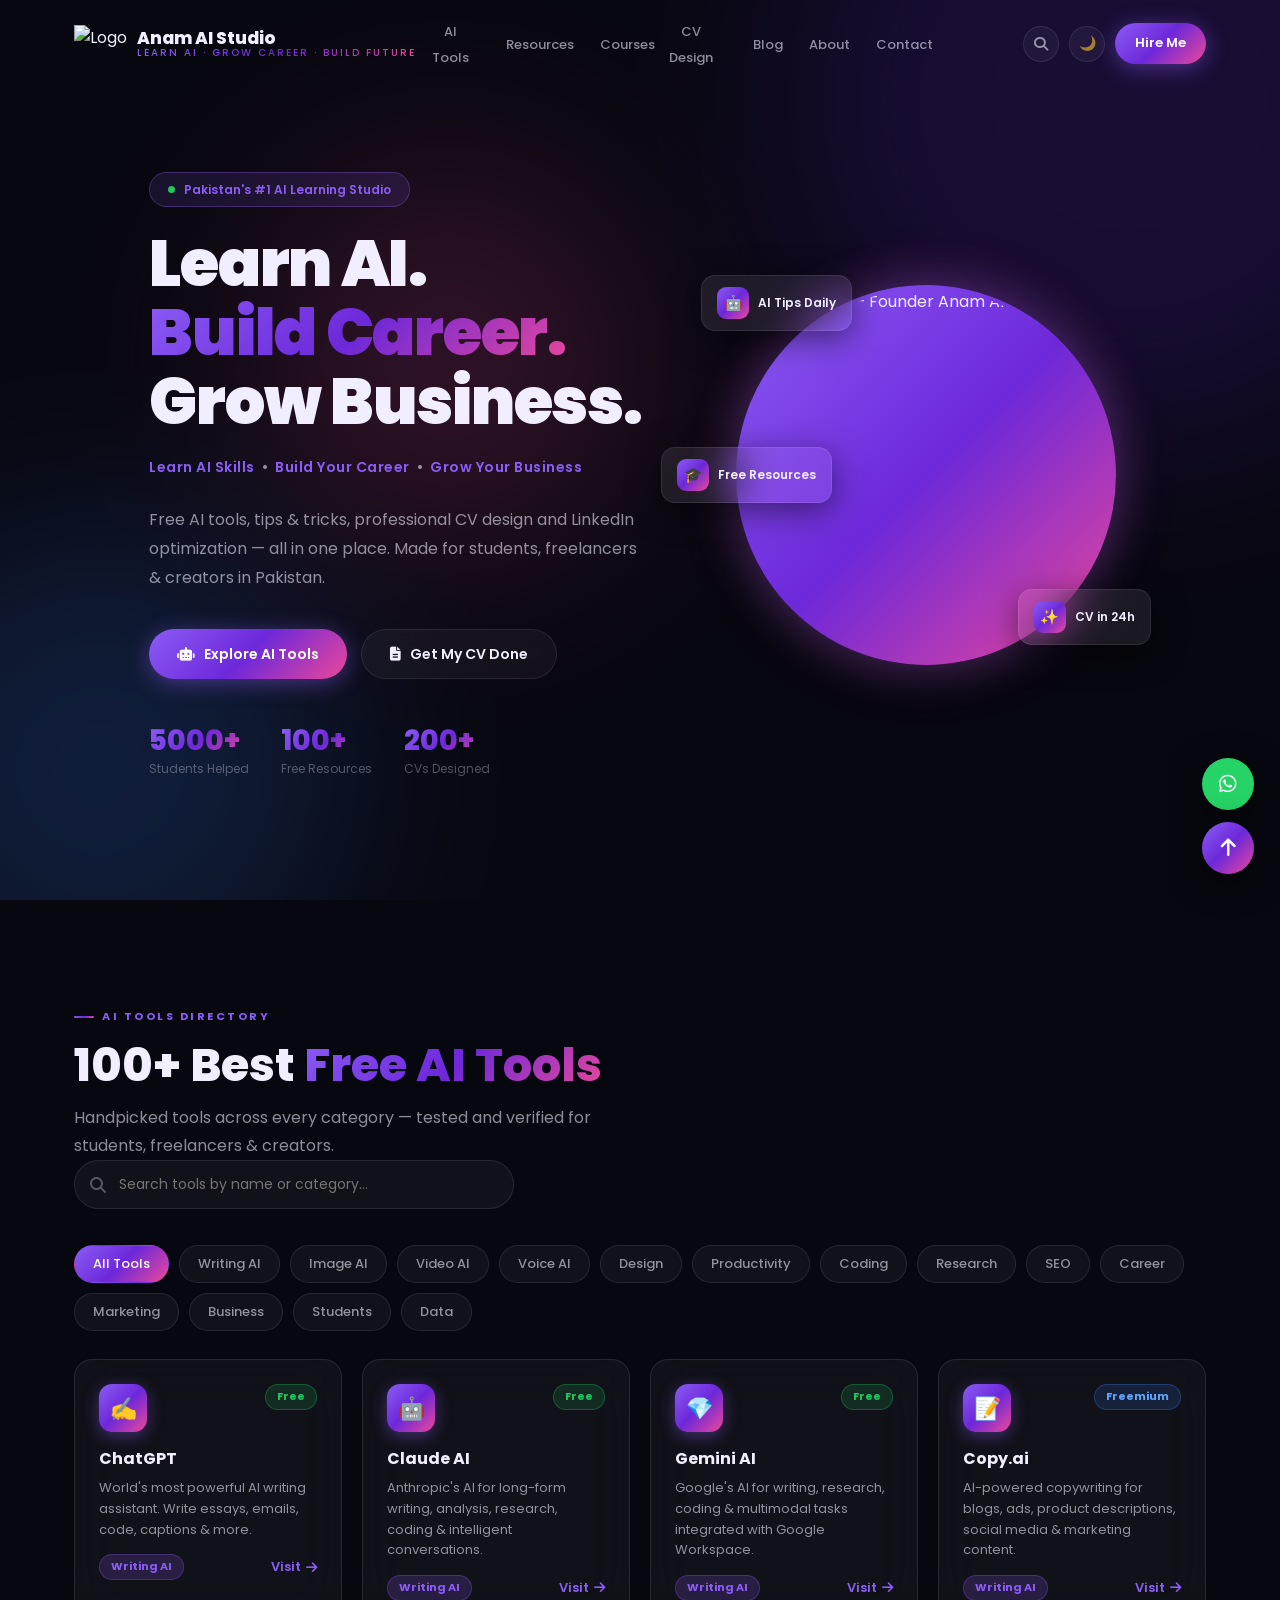
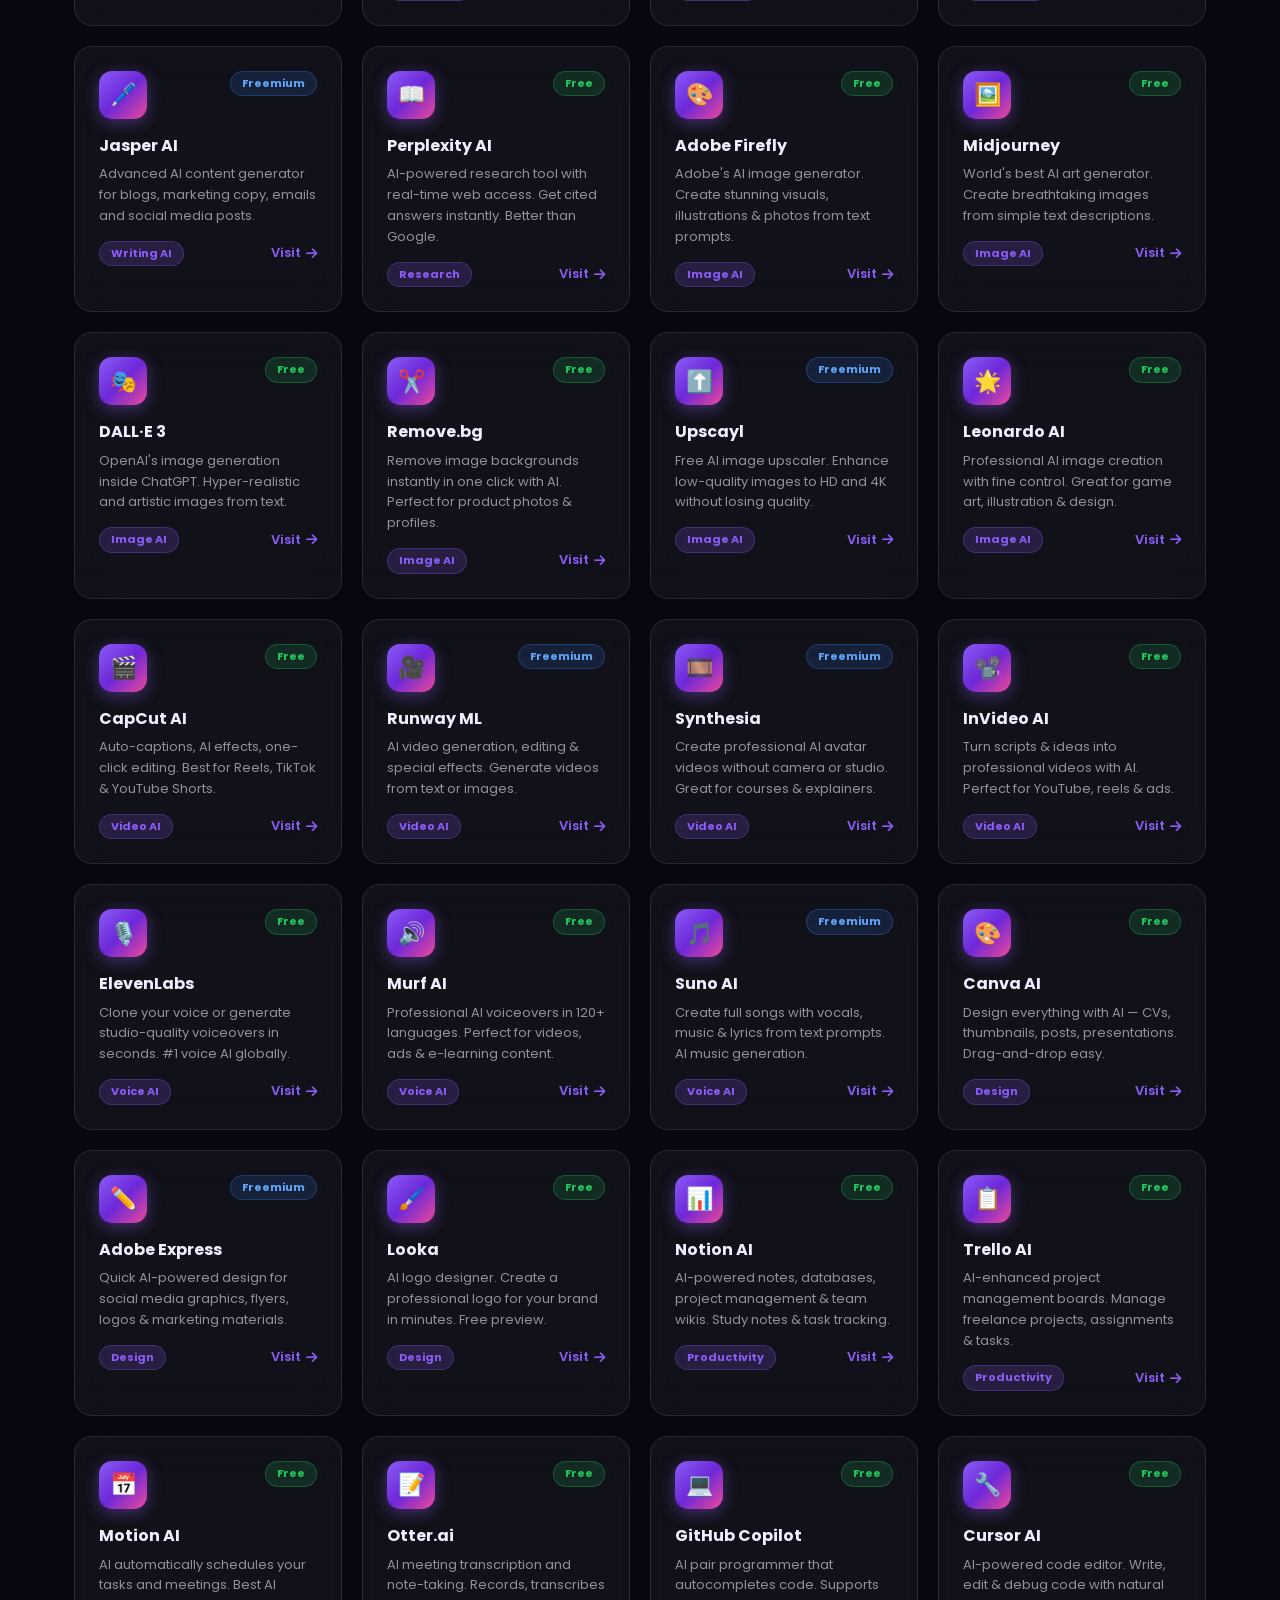
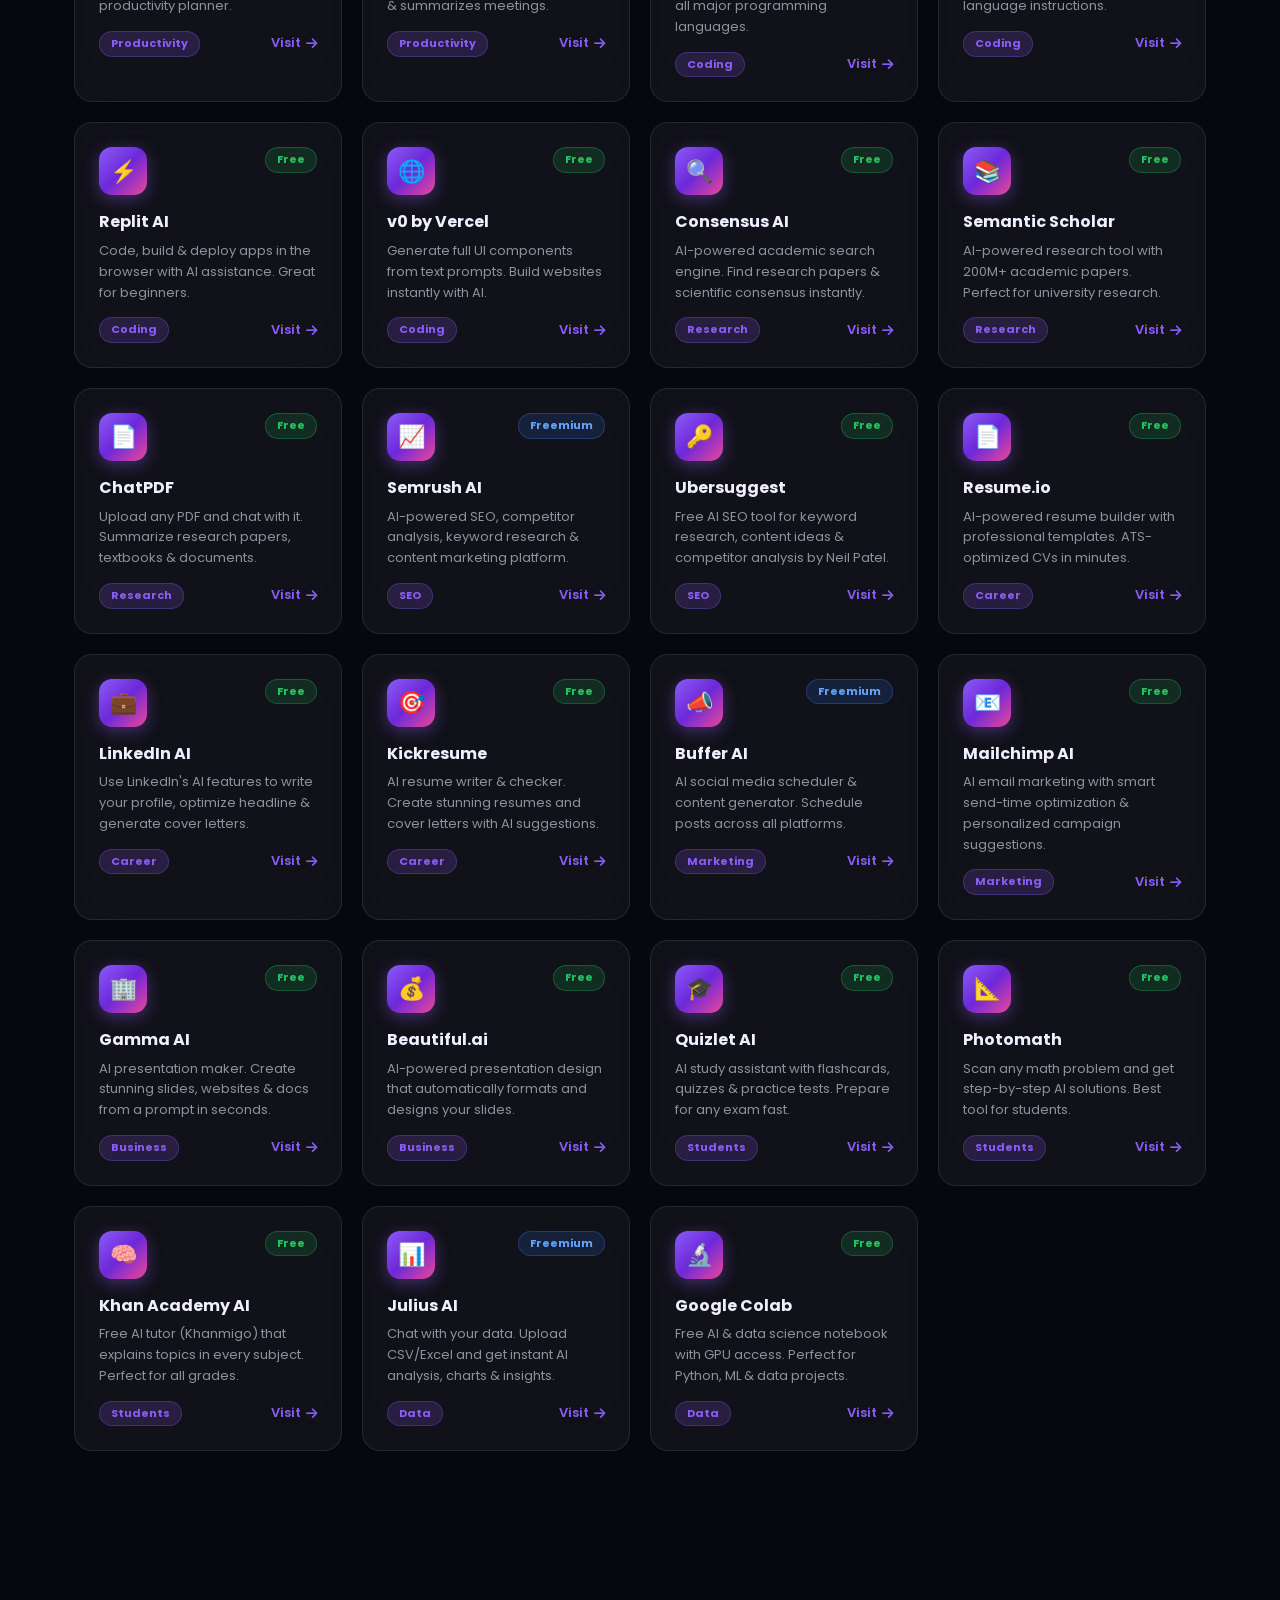
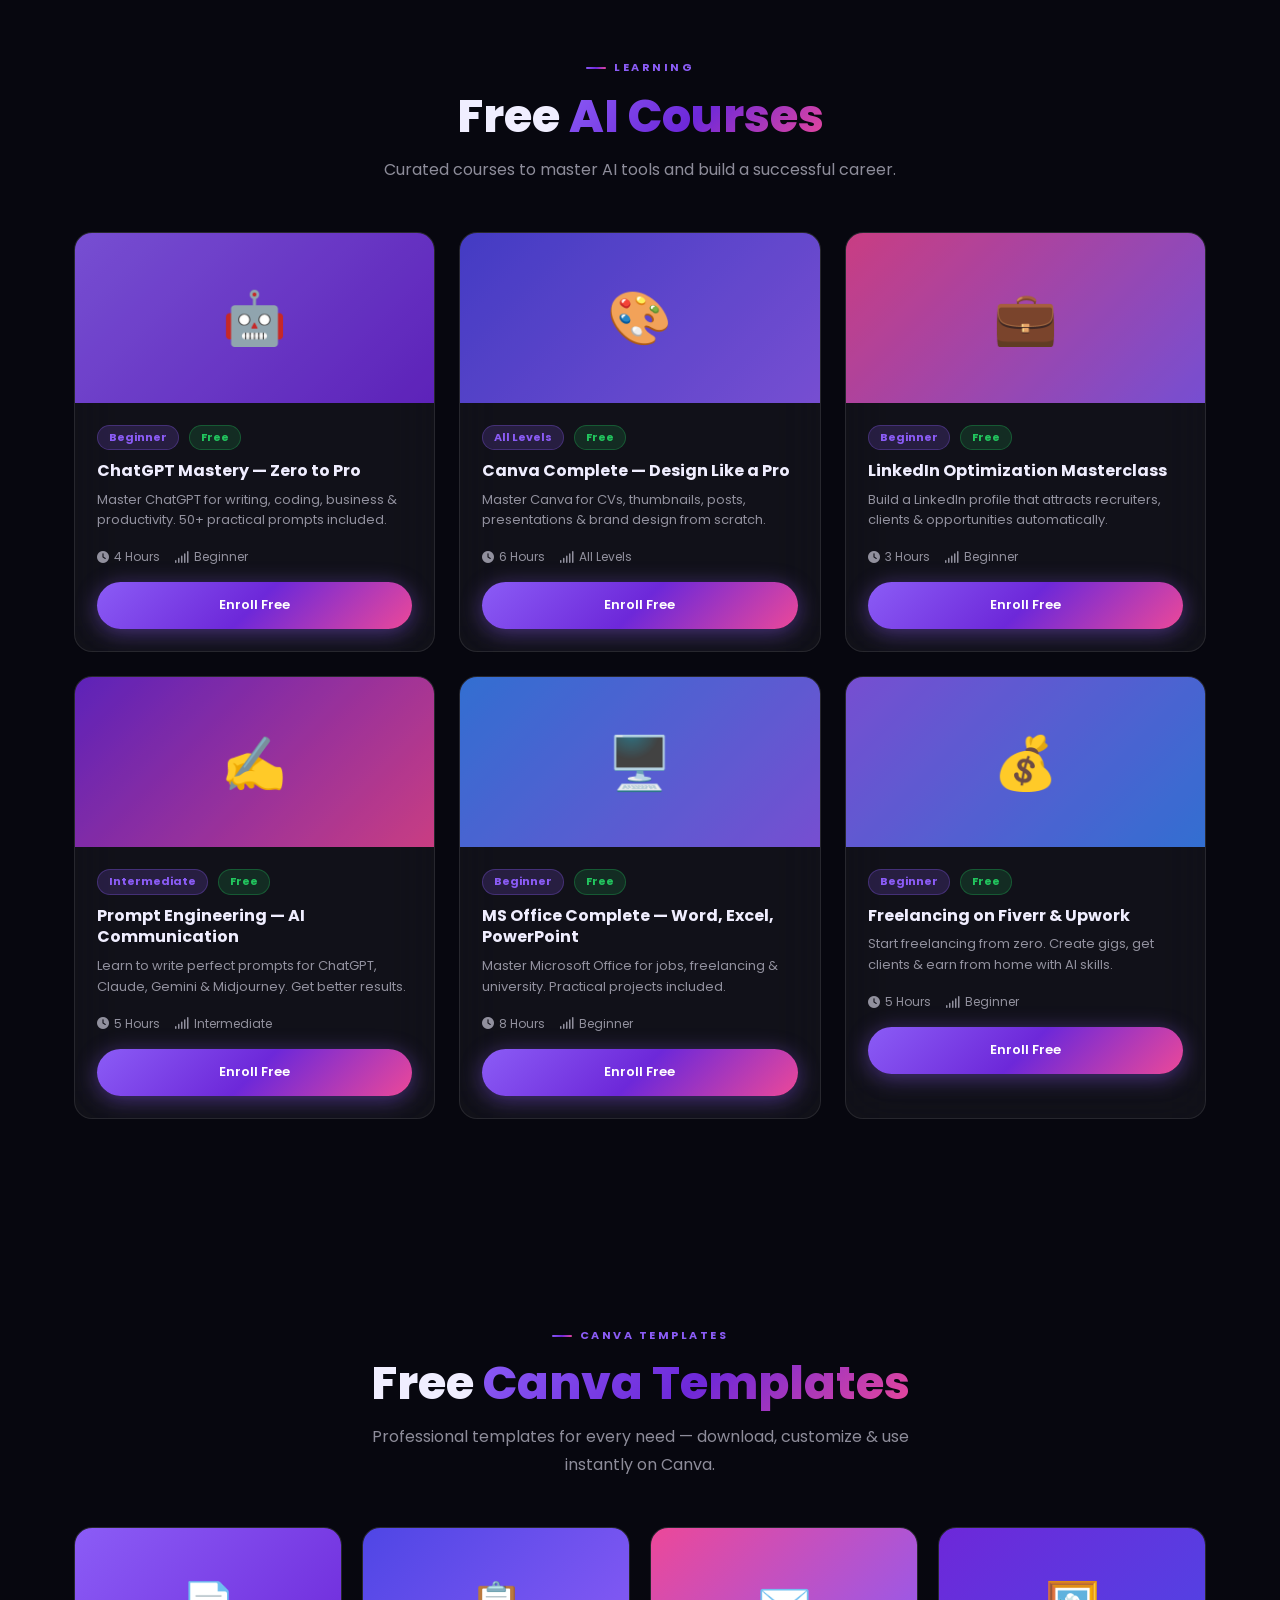
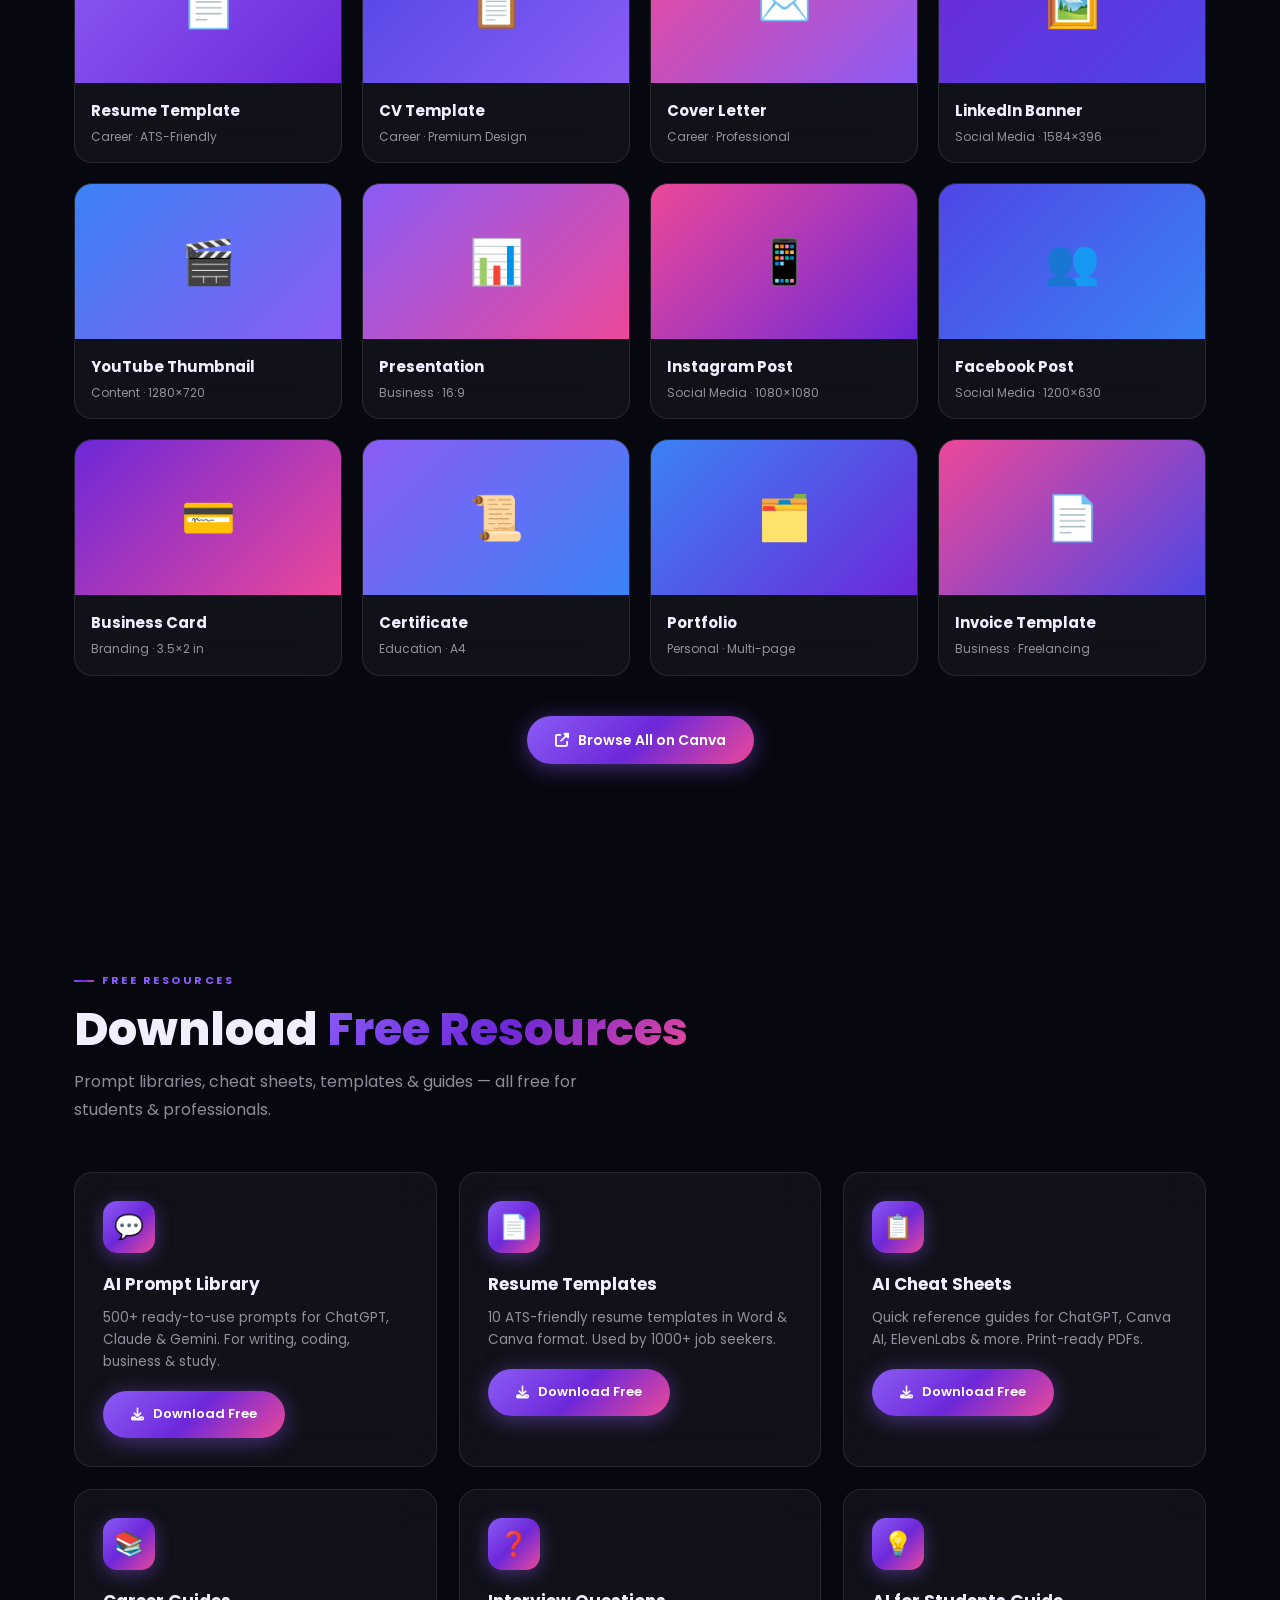
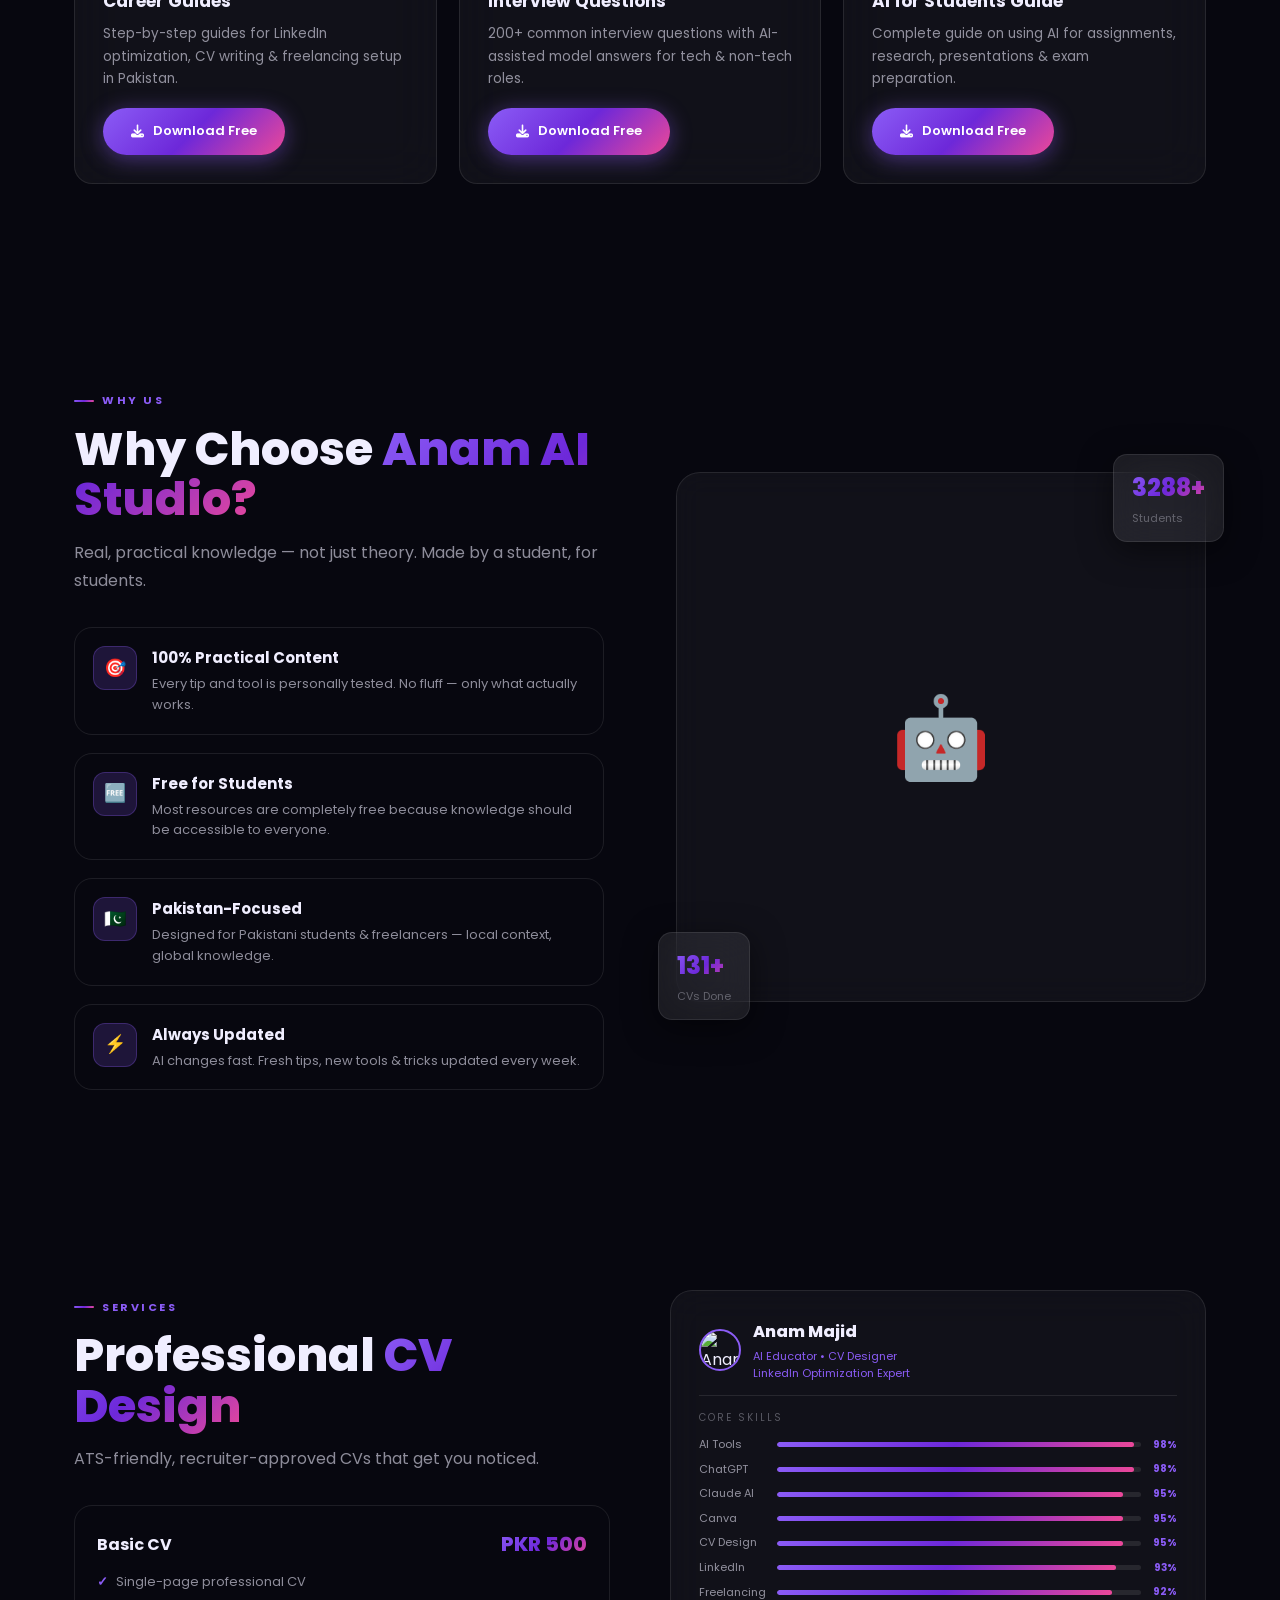
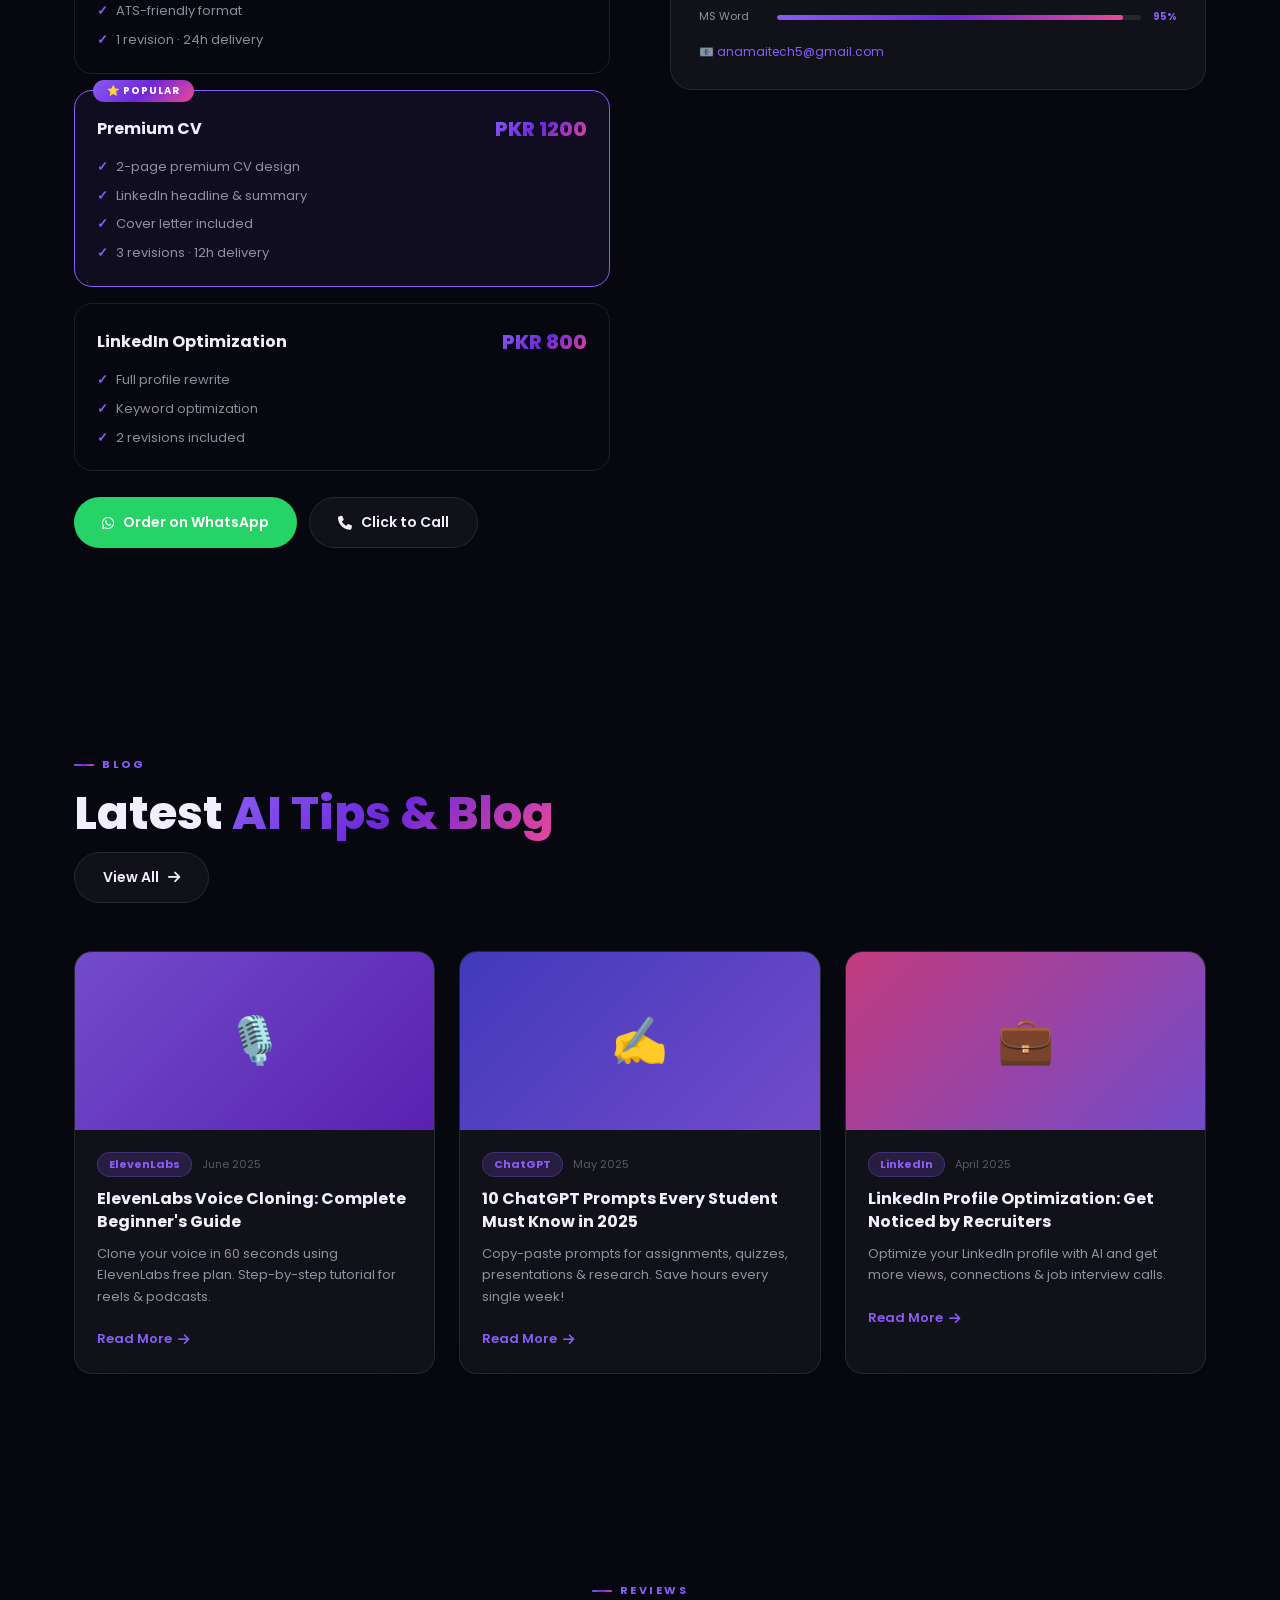
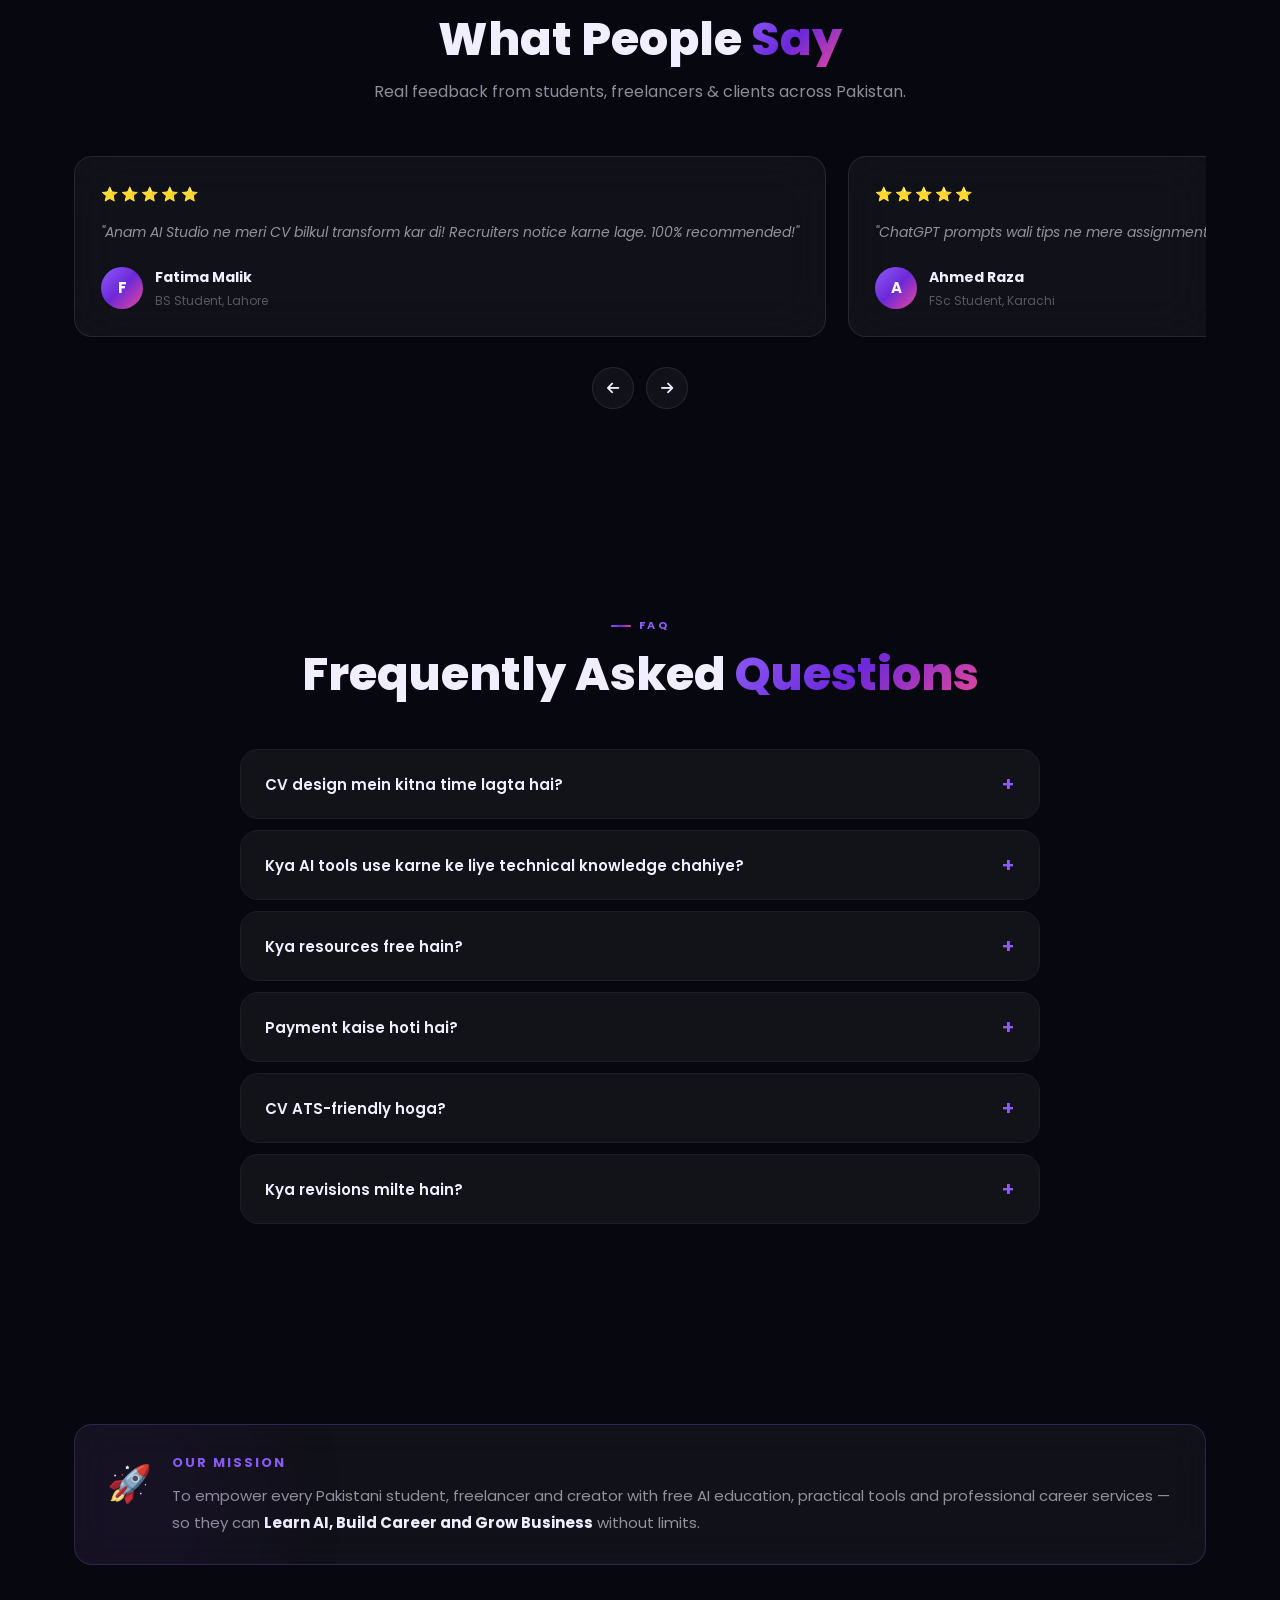
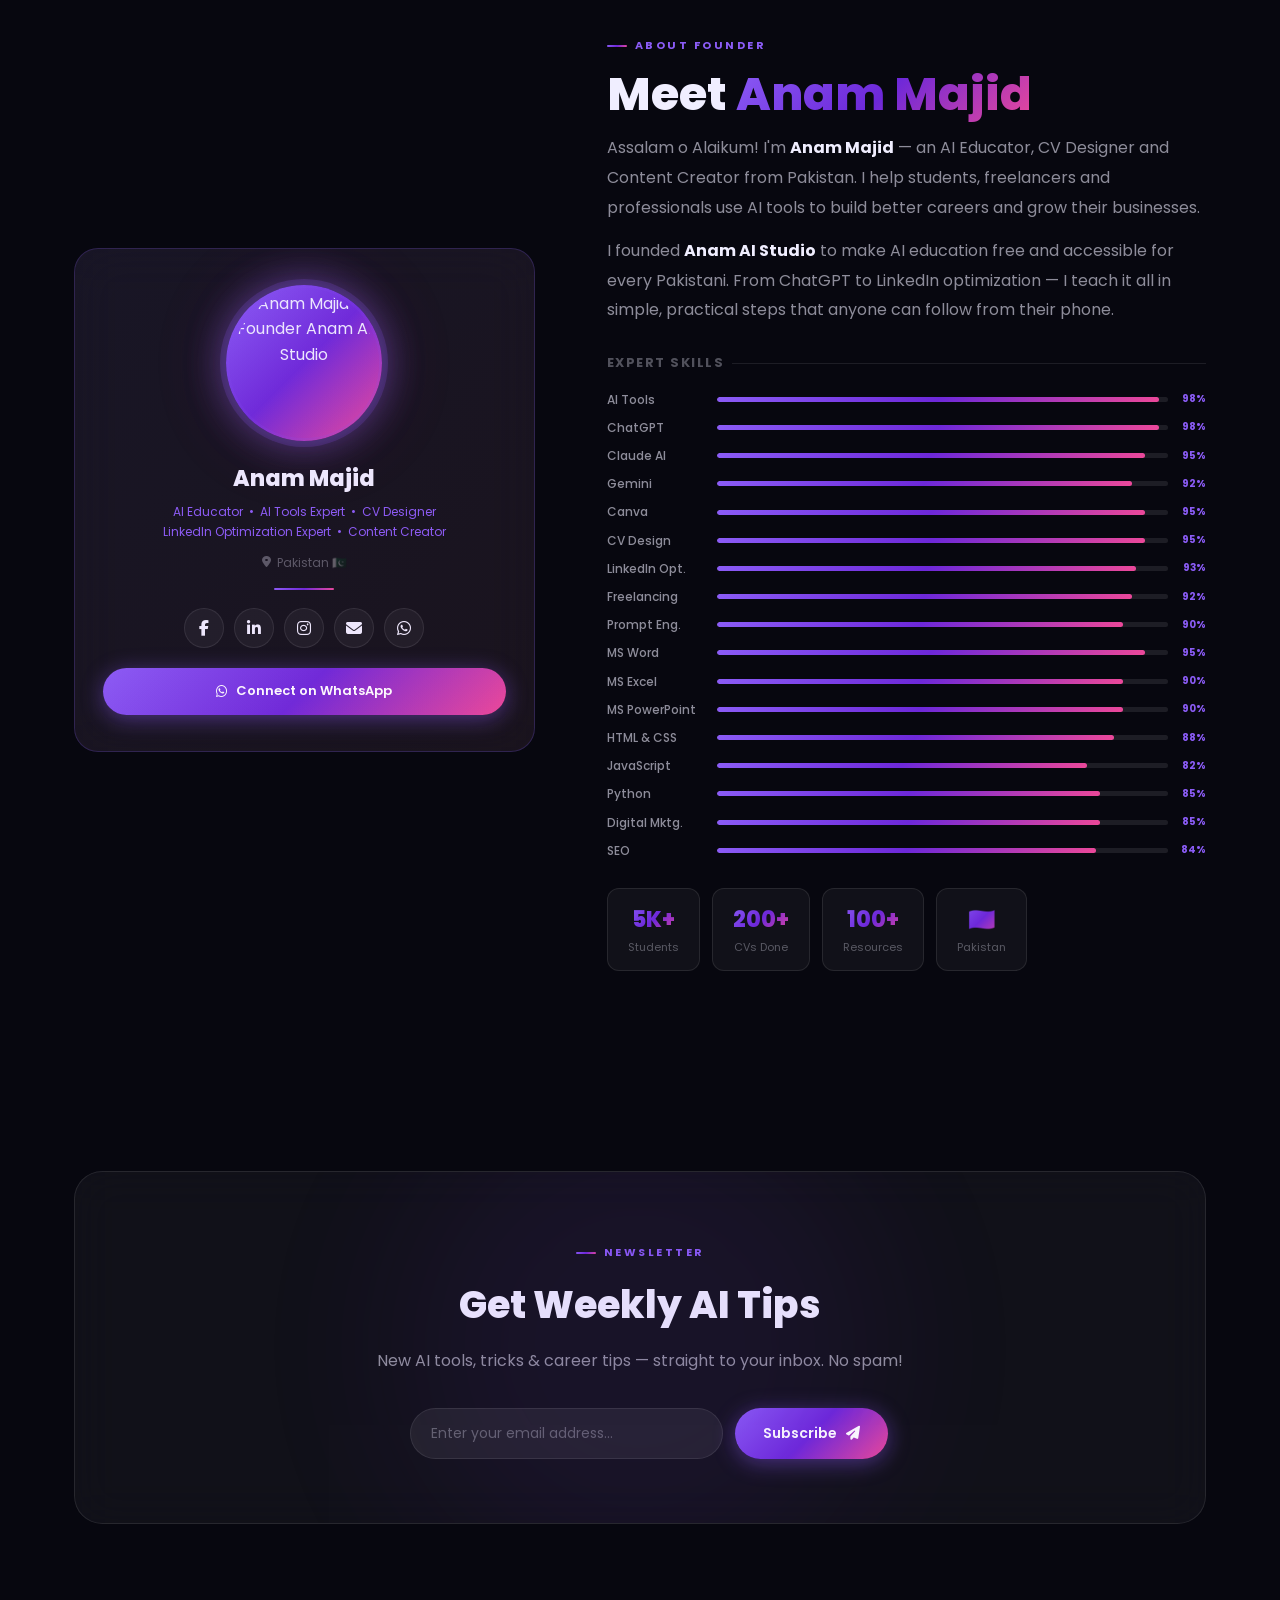
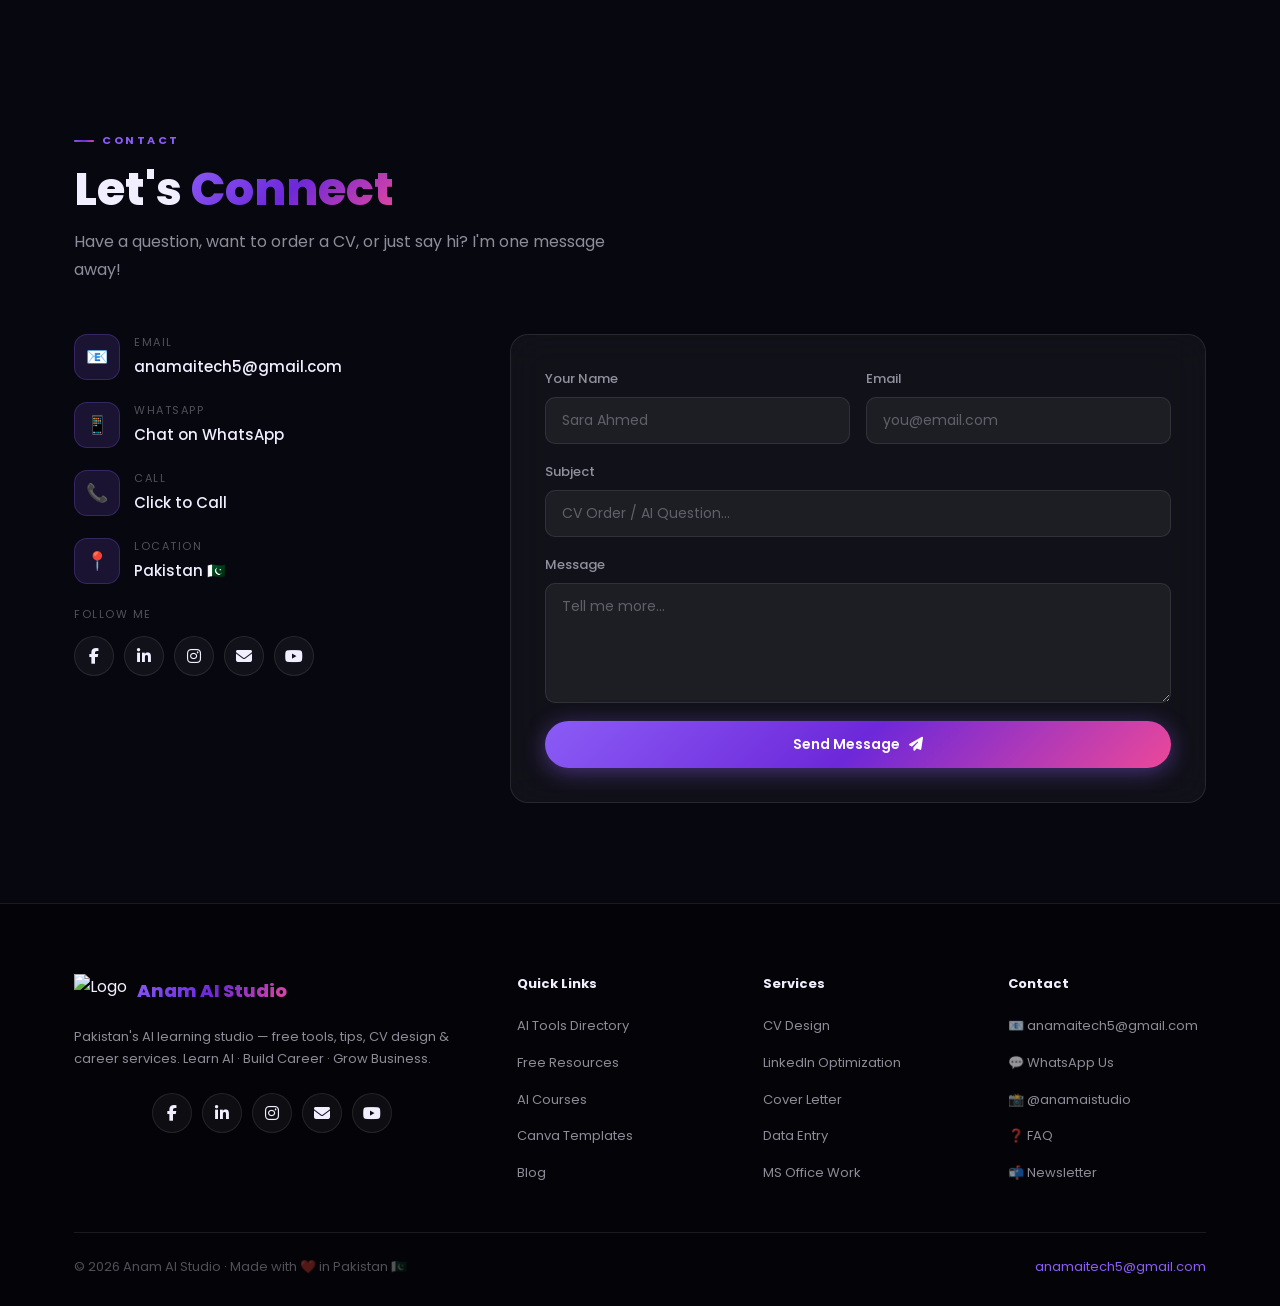
==== commit 353c785c: "Add files via upload" ====
--- a/index.html
+++ b/index.html
@@ -14,7 +14,7 @@
 <meta name="twitter:title" content="Anam AI Studio"/>
 <meta name="twitter:description" content="Learn AI · Build Career · Grow Business"/>
 <title>Anam AI Studio — Learn AI · Build Career · Grow Business</title>
-<link rel="icon" href="assets/logo.png" type="image/png"/>
+<link rel="icon" href="./assets/logo.png" type="image/png"/>
 <link rel="stylesheet" href="style.css"/>
 <link rel="stylesheet" href="https://cdnjs.cloudflare.com/ajax/libs/font-awesome/6.5.0/css/all.min.css"/>
 </head>
@@ -22,7 +22,7 @@
 
 <!-- LOADER -->
 <div id="loader">
-  <div class="l-logo"><img src="assets/logo.png" alt="Anam AI Studio Logo"/></div>
+  <div class="l-logo"><img src="./assets/logo.png" alt="Anam AI Studio Logo"/></div>
   <div class="l-bar"><div class="l-bar-fill"></div></div>
   <div class="l-text">LOADING…</div>
 </div>
@@ -31,7 +31,7 @@
 <nav id="nav">
  <div class="container nav-wrap">
   <a href="#hero" class="nav-logo">
-   <img src="assets/logo.png" alt="Logo"/>
+   <img src="./assets/logo.png" alt="Logo"/>
    <div class="nav-logo-txt">Anam AI Studio<span>LEARN AI · GROW CAREER · BUILD FUTURE</span></div>
   </a>
   <ul class="nav-links">
@@ -94,7 +94,7 @@
    </div>
   </div>
   <div class="hero-photo-wrap reveal d2">
-   <div class="hero-photo-ring"><img src="assets/founder.png" alt="Anam Majid — Founder Anam AI Studio"/></div>
+   <div class="hero-photo-ring"><img src="./assets/founder.png" alt="Anam Majid — Founder Anam AI Studio"/></div>
    <div class="hero-fc hfc1"><div class="fc-ico">🤖</div>AI Tips Daily</div>
    <div class="hero-fc hfc2"><div class="fc-ico">✨</div>CV in 24h</div>
    <div class="hero-fc hfc3"><div class="fc-ico">🎓</div>Free Resources</div>
@@ -651,17 +651,24 @@
     </div>
    </div>
    <div class="cv-preview reveal d2">
-    <div class="cv-ph">[ YOUR LOGO — add logo to assets/logo.png ]</div>
+    <!-- Founder photo in CV card -->
     <div class="cv-hd">
-     <div class="cv-av">👩</div>
-     <div><div style="font-size:15px;font-weight:700">Your Name Here</div><div style="font-size:12px;color:var(--p1);margin-top:2px">Data Science Student · AI Content Creator</div></div>
-    </div>
-    <div style="font-size:10px;text-transform:uppercase;letter-spacing:2px;color:var(--txt3);margin:12px 0 8px">Skills</div>
-    <div class="skill-row"><div class="skill-lbl">Python</div><div class="skill-track"><div class="skill-fill" data-w="85%"></div></div></div>
-    <div class="skill-row"><div class="skill-lbl">AI Tools</div><div class="skill-track"><div class="skill-fill" data-w="96%"></div></div></div>
-    <div class="skill-row"><div class="skill-lbl">Canva</div><div class="skill-track"><div class="skill-fill" data-w="90%"></div></div></div>
-    <div class="skill-row"><div class="skill-lbl">MS Office</div><div class="skill-track"><div class="skill-fill" data-w="88%"></div></div></div>
-    <div style="margin-top:16px;font-size:13px;color:var(--txt2)">📧 <a href="mailto:anamaitech5@gmail.com" style="color:var(--p1)">anamaitech5@gmail.com</a></div>
+     <div class="cv-av-photo"><img src="./assets/founder.png" alt="Anam Majid"/></div>
+     <div>
+      <div style="font-size:16px;font-weight:800;color:var(--txt)">Anam Majid</div>
+      <div style="font-size:11px;color:var(--p1);margin-top:3px;line-height:1.5">AI Educator • CV Designer<br>LinkedIn Optimization Expert</div>
+     </div>
+    </div>
+    <div class="cv-skills-title">Core Skills</div>
+    <div class="skill-row"><div class="skill-lbl">AI Tools</div><div class="skill-track"><div class="skill-fill" data-w="98%"></div></div><div class="skill-pct">98%</div></div>
+    <div class="skill-row"><div class="skill-lbl">ChatGPT</div><div class="skill-track"><div class="skill-fill" data-w="98%"></div></div><div class="skill-pct">98%</div></div>
+    <div class="skill-row"><div class="skill-lbl">Claude AI</div><div class="skill-track"><div class="skill-fill" data-w="95%"></div></div><div class="skill-pct">95%</div></div>
+    <div class="skill-row"><div class="skill-lbl">Canva</div><div class="skill-track"><div class="skill-fill" data-w="95%"></div></div><div class="skill-pct">95%</div></div>
+    <div class="skill-row"><div class="skill-lbl">CV Design</div><div class="skill-track"><div class="skill-fill" data-w="95%"></div></div><div class="skill-pct">95%</div></div>
+    <div class="skill-row"><div class="skill-lbl">LinkedIn</div><div class="skill-track"><div class="skill-fill" data-w="93%"></div></div><div class="skill-pct">93%</div></div>
+    <div class="skill-row"><div class="skill-lbl">Freelancing</div><div class="skill-track"><div class="skill-fill" data-w="92%"></div></div><div class="skill-pct">92%</div></div>
+    <div class="skill-row"><div class="skill-lbl">MS Word</div><div class="skill-track"><div class="skill-fill" data-w="95%"></div></div><div class="skill-pct">95%</div></div>
+    <div style="margin-top:16px;font-size:12px;color:var(--txt2)">📧 <a href="mailto:anamaitech5@gmail.com" style="color:var(--p1)">anamaitech5@gmail.com</a></div>
    </div>
   </div>
  </div>
@@ -757,32 +764,84 @@
 <!-- ABOUT -->
 <section class="section" id="about">
  <div class="container">
-  <div class="about-grid">
+
+  <!-- Mission Banner -->
+  <div class="mission-banner reveal">
+   <div class="mission-icon">🚀</div>
+   <div>
+    <div class="mission-title">Our Mission</div>
+    <div class="mission-text">To empower every Pakistani student, freelancer and creator with free AI education, practical tools and professional career services — so they can <strong>Learn AI, Build Career and Grow Business</strong> without limits.</div>
+   </div>
+  </div>
+
+  <div class="about-grid" style="margin-top:64px">
+
+   <!-- Founder Card — Premium -->
    <div class="founder-card reveal">
-    <div class="founder-photo"><img src="assets/founder.png" alt="Anam Majid — Founder Anam AI Studio"/></div>
+    <div class="founder-glow-ring">
+     <div class="founder-photo">
+      <img src="./assets/founder.png" alt="Anam Majid — Founder Anam AI Studio"/>
+     </div>
+    </div>
     <div class="founder-name">Anam Majid</div>
-    <div class="founder-title">Data Science Student · AI Content Creator · Freelancer</div>
+    <div class="founder-title">AI Educator &nbsp;•&nbsp; AI Tools Expert &nbsp;•&nbsp; CV Designer<br>LinkedIn Optimization Expert &nbsp;•&nbsp; Content Creator</div>
+    <div class="founder-location"><i class="fas fa-map-marker-alt"></i> Pakistan 🇵🇰</div>
+    <div class="founder-divider"></div>
     <div class="social-row">
      <a href="https://www.facebook.com/share/1K9AoiFiLs/" target="_blank" rel="noopener" class="soc" title="Facebook"><i class="fab fa-facebook-f"></i></a>
      <a href="https://www.linkedin.com/in/anam-majid-9b41b4360?utm_source=share_via&utm_content=profile&utm_medium=member_android" target="_blank" rel="noopener" class="soc" title="LinkedIn"><i class="fab fa-linkedin-in"></i></a>
      <a href="https://www.instagram.com/anamaistudio" target="_blank" rel="noopener" class="soc" title="Instagram"><i class="fab fa-instagram"></i></a>
      <a href="mailto:anamaitech5@gmail.com" class="soc" title="Email"><i class="fas fa-envelope"></i></a>
-     <!-- Replace with your YouTube channel -->
-     <a href="https://youtube.com" target="_blank" class="soc" title="YouTube"><i class="fab fa-youtube"></i></a>
-    </div>
-   </div>
+     <a href="https://wa.me/923166687805" target="_blank" class="soc" title="WhatsApp"><i class="fab fa-whatsapp"></i></a>
+    </div>
+    <a href="https://wa.me/923166687805?text=Hi%20Anam!%20I%20want%20to%20connect." target="_blank" class="btn btn-p" style="margin-top:20px;width:100%;justify-content:center;font-size:13px"><i class="fab fa-whatsapp"></i>Connect on WhatsApp</a>
+   </div>
+
+   <!-- About Content + Skills -->
    <div class="reveal d2">
-    <span class="eyebrow">About Me</span>
-    <h2 class="h2">The Person Behind <span class="g">Anam AI Studio</span></h2>
-    <p style="font-size:16px;color:var(--txt2);line-height:1.85;margin-bottom:16px">Assalam o Alaikum! Main Anam hoon — Pakistan se ek Data Science student jo AI ki duniya mein roz nayi cheezein seekh rahi hai aur sab ke saath share karti hai.</p>
-    <p style="font-size:16px;color:var(--txt2);line-height:1.85;margin-bottom:28px">Anam AI Studio isliye banaya taake Pakistani students, freelancers aur creators ko AI tools aur practical knowledge asaan tarike se mil sake — bilkul free mein.</p>
-    <div class="founder-chips">
-     <div class="chip"><div class="cn">1st</div><div class="cl">Semester DS</div></div>
-     <div class="chip"><div class="cn">3</div><div class="cl">Platforms</div></div>
+    <span class="eyebrow">About Founder</span>
+    <h2 class="h2">Meet <span class="g">Anam Majid</span></h2>
+    <p style="font-size:16px;color:var(--txt2);line-height:1.85;margin-bottom:14px">
+     Assalam o Alaikum! I'm <strong style="color:var(--txt)">Anam Majid</strong> — an AI Educator, CV Designer and Content Creator from Pakistan. I help students, freelancers and professionals use AI tools to build better careers and grow their businesses.
+    </p>
+    <p style="font-size:16px;color:var(--txt2);line-height:1.85;margin-bottom:28px">
+     I founded <strong style="color:var(--txt)">Anam AI Studio</strong> to make AI education free and accessible for every Pakistani. From ChatGPT to LinkedIn optimization — I teach it all in simple, practical steps that anyone can follow from their phone.
+    </p>
+
+    <!-- Full Skills Section -->
+    <div class="skills-section">
+     <div class="skills-title">Expert Skills</div>
+     <div class="skills-grid">
+      <div>
+       <div class="skill-row2"><div class="skill-lbl2">AI Tools</div><div class="skill-track"><div class="skill-fill" data-w="98%"></div></div><div class="skill-pct">98%</div></div>
+       <div class="skill-row2"><div class="skill-lbl2">ChatGPT</div><div class="skill-track"><div class="skill-fill" data-w="98%"></div></div><div class="skill-pct">98%</div></div>
+       <div class="skill-row2"><div class="skill-lbl2">Claude AI</div><div class="skill-track"><div class="skill-fill" data-w="95%"></div></div><div class="skill-pct">95%</div></div>
+       <div class="skill-row2"><div class="skill-lbl2">Gemini</div><div class="skill-track"><div class="skill-fill" data-w="92%"></div></div><div class="skill-pct">92%</div></div>
+       <div class="skill-row2"><div class="skill-lbl2">Canva</div><div class="skill-track"><div class="skill-fill" data-w="95%"></div></div><div class="skill-pct">95%</div></div>
+       <div class="skill-row2"><div class="skill-lbl2">CV Design</div><div class="skill-track"><div class="skill-fill" data-w="95%"></div></div><div class="skill-pct">95%</div></div>
+       <div class="skill-row2"><div class="skill-lbl2">LinkedIn Opt.</div><div class="skill-track"><div class="skill-fill" data-w="93%"></div></div><div class="skill-pct">93%</div></div>
+       <div class="skill-row2"><div class="skill-lbl2">Freelancing</div><div class="skill-track"><div class="skill-fill" data-w="92%"></div></div><div class="skill-pct">92%</div></div>
+       <div class="skill-row2"><div class="skill-lbl2">Prompt Eng.</div><div class="skill-track"><div class="skill-fill" data-w="90%"></div></div><div class="skill-pct">90%</div></div>
+       <div class="skill-row2"><div class="skill-lbl2">MS Word</div><div class="skill-track"><div class="skill-fill" data-w="95%"></div></div><div class="skill-pct">95%</div></div>
+       <div class="skill-row2"><div class="skill-lbl2">MS Excel</div><div class="skill-track"><div class="skill-fill" data-w="90%"></div></div><div class="skill-pct">90%</div></div>
+       <div class="skill-row2"><div class="skill-lbl2">MS PowerPoint</div><div class="skill-track"><div class="skill-fill" data-w="90%"></div></div><div class="skill-pct">90%</div></div>
+       <div class="skill-row2"><div class="skill-lbl2">HTML & CSS</div><div class="skill-track"><div class="skill-fill" data-w="88%"></div></div><div class="skill-pct">88%</div></div>
+       <div class="skill-row2"><div class="skill-lbl2">JavaScript</div><div class="skill-track"><div class="skill-fill" data-w="82%"></div></div><div class="skill-pct">82%</div></div>
+       <div class="skill-row2"><div class="skill-lbl2">Python</div><div class="skill-track"><div class="skill-fill" data-w="85%"></div></div><div class="skill-pct">85%</div></div>
+       <div class="skill-row2"><div class="skill-lbl2">Digital Mktg.</div><div class="skill-track"><div class="skill-fill" data-w="85%"></div></div><div class="skill-pct">85%</div></div>
+       <div class="skill-row2"><div class="skill-lbl2">SEO</div><div class="skill-track"><div class="skill-fill" data-w="84%"></div></div><div class="skill-pct">84%</div></div>
+      </div>
+     </div>
+    </div>
+
+    <div class="founder-chips" style="margin-top:28px">
+     <div class="chip"><div class="cn">5K+</div><div class="cl">Students</div></div>
      <div class="chip"><div class="cn">200+</div><div class="cl">CVs Done</div></div>
+     <div class="chip"><div class="cn">100+</div><div class="cl">Resources</div></div>
      <div class="chip"><div class="cn">🇵🇰</div><div class="cl">Pakistan</div></div>
     </div>
    </div>
+
   </div>
  </div>
 </section>
@@ -825,14 +884,14 @@
       <a href="https://www.linkedin.com/in/anam-majid-9b41b4360?utm_source=share_via&utm_content=profile&utm_medium=member_android" target="_blank" class="soc"><i class="fab fa-linkedin-in"></i></a>
       <a href="https://www.instagram.com/anamaistudio" target="_blank" class="soc"><i class="fab fa-instagram"></i></a>
       <a href="mailto:anamaitech5@gmail.com" class="soc"><i class="fas fa-envelope"></i></a>
-      <a href="https://youtube.com" target="_blank" class="soc"><i class="fab fa-youtube"></i></a>
+      <a href="https://youtube.com/@anamaistudio" target="_blank" rel="noopener" class="soc" title="YouTube"><i class="fab fa-youtube"></i></a>
      </div>
     </div>
    </div>
    <!-- Web3Forms contact — replace access_key below -->
    <div class="reveal d2">
     <form class="c-form" id="contact-form">
-     <input type="hidden" name="access_key" value="YOUR-WEB3FORMS-KEY"/>
+     <input type="hidden" name="access_key" value="YOUR-WEB3FORMS-KEY" /><!-- Get free key: web3forms.com --><input type="hidden" name="from_name" value="Anam AI Studio Website"/>
      <input type="hidden" name="subject" value="New message from Anam AI Studio website"/>
      <div class="f-row">
       <div class="f-grp"><label class="f-lbl">Your Name</label><input type="text" name="name" class="f-inp" placeholder="Sara Ahmed" required/></div>
@@ -853,14 +912,14 @@
  <div class="container">
   <div class="ft-grid">
    <div>
-    <div class="ft-logo"><img src="assets/logo.png" alt="Logo"/><div class="ft-brand">Anam AI Studio</div></div>
+    <div class="ft-logo"><img src="./assets/logo.png" alt="Logo"/><div class="ft-brand">Anam AI Studio</div></div>
     <p class="ft-desc">Pakistan's AI learning studio — free tools, tips, CV design & career services. Learn AI · Build Career · Grow Business.</p>
     <div class="social-row">
      <a href="https://www.facebook.com/share/1K9AoiFiLs/" target="_blank" class="soc"><i class="fab fa-facebook-f"></i></a>
      <a href="https://www.linkedin.com/in/anam-majid-9b41b4360?utm_source=share_via&utm_content=profile&utm_medium=member_android" target="_blank" class="soc"><i class="fab fa-linkedin-in"></i></a>
      <a href="https://www.instagram.com/anamaistudio" target="_blank" class="soc"><i class="fab fa-instagram"></i></a>
      <a href="mailto:anamaitech5@gmail.com" class="soc"><i class="fas fa-envelope"></i></a>
-     <a href="https://youtube.com" target="_blank" class="soc"><i class="fab fa-youtube"></i></a>
+     <a href="https://youtube.com/@anamaistudio" target="_blank" rel="noopener" class="soc" title="YouTube"><i class="fab fa-youtube"></i></a>
     </div>
    </div>
    <div>
--- a/style.css
+++ b/style.css
@@ -439,3 +439,78 @@
   .hero-stats{gap:20px}
   .btn{justify-content:center}
 }
+
+/* ══════════════════════════════
+   PREMIUM FOUNDER CARD — v3
+   ══════════════════════════════ */
+.founder-glow-ring {
+  width:156px;height:156px;border-radius:50%;
+  background:var(--grad);padding:3px;margin:0 auto 20px;
+  box-shadow:0 0 0 6px rgba(139,92,246,.18),0 0 40px rgba(139,92,246,.35),0 0 80px rgba(236,72,153,.15);
+  animation:founderGlow 3s ease-in-out infinite;
+}
+@keyframes founderGlow{
+  0%,100%{box-shadow:0 0 0 6px rgba(139,92,246,.18),0 0 40px rgba(139,92,246,.35),0 0 80px rgba(236,72,153,.15)}
+  50%{box-shadow:0 0 0 8px rgba(139,92,246,.28),0 0 60px rgba(139,92,246,.5),0 0 100px rgba(236,72,153,.25)}
+}
+.founder-photo{width:100%;height:100%;border-radius:50%;overflow:hidden}
+.founder-photo img{width:100%;height:100%;object-fit:cover;object-position:top center;border-radius:50%}
+.founder-name{font-size:22px;font-weight:800;margin-bottom:6px;color:var(--txt)}
+.founder-title{font-size:12px;color:var(--p1);margin-bottom:10px;line-height:1.7;text-align:center}
+.founder-location{font-size:12px;color:var(--txt3);margin-bottom:16px;display:flex;align-items:center;gap:6px;justify-content:center}
+.founder-divider{width:60px;height:2px;background:var(--grad);border-radius:2px;margin:0 auto 18px}
+.founder-card{
+  background:var(--glass);
+  border:1px solid rgba(139,92,246,.25);
+  border-radius:24px;padding:36px 28px;text-align:center;
+  backdrop-filter:blur(24px);-webkit-backdrop-filter:blur(24px);
+  position:relative;overflow:hidden;
+  transition:transform var(--t) var(--ease),box-shadow var(--t) var(--ease),border-color var(--t) var(--ease);
+}
+.founder-card::before{
+  content:'';position:absolute;inset:0;
+  background:linear-gradient(135deg,rgba(139,92,246,.06) 0%,rgba(236,72,153,.04) 100%);
+  pointer-events:none;
+}
+.founder-card:hover{
+  transform:translateY(-8px);
+  border-color:rgba(139,92,246,.5);
+  box-shadow:0 20px 60px rgba(139,92,246,.25),0 0 0 1px rgba(139,92,246,.2);
+}
+
+/* Mission Banner */
+.mission-banner{
+  display:flex;align-items:flex-start;gap:20px;
+  background:var(--glass);border:1px solid rgba(139,92,246,.25);
+  border-radius:var(--r);padding:28px 32px;backdrop-filter:blur(20px);
+  position:relative;overflow:hidden;
+}
+.mission-banner::before{
+  content:'';position:absolute;top:-50%;left:-10%;
+  width:300px;height:300px;border-radius:50%;
+  background:var(--p2);opacity:.06;filter:blur(60px);pointer-events:none;
+}
+.mission-icon{font-size:36px;flex-shrink:0;margin-top:2px}
+.mission-title{font-size:13px;font-weight:700;letter-spacing:2px;text-transform:uppercase;
+  color:var(--p1);margin-bottom:8px}
+.mission-text{font-size:15px;color:var(--txt2);line-height:1.8}
+.mission-text strong{color:var(--txt)}
+
+/* Skills in About */
+.skills-section{margin-top:24px}
+.skills-title{font-size:13px;font-weight:700;letter-spacing:1.5px;text-transform:uppercase;
+  color:var(--txt3);margin-bottom:16px;display:flex;align-items:center;gap:8px}
+.skills-title::after{content:'';flex:1;height:1px;background:var(--border)}
+.skill-row2{display:flex;align-items:center;gap:10px;margin-bottom:9px}
+.skill-lbl2{font-size:12px;color:var(--txt2);width:100px;flex-shrink:0;font-weight:500}
+.skill-pct{font-size:11px;font-weight:700;color:var(--p1);width:32px;text-align:right;flex-shrink:0}
+
+/* CV Preview - av photo */
+.cv-av-photo{width:42px;height:42px;border-radius:50%;overflow:hidden;flex-shrink:0;
+  border:2px solid var(--p1)}
+.cv-av-photo img{width:100%;height:100%;object-fit:cover;object-position:top}
+.cv-skills-title{font-size:10px;text-transform:uppercase;letter-spacing:2px;
+  color:var(--txt3);margin:14px 0 10px}
+.skill-pct{font-size:10px;font-weight:700;color:var(--p1);width:28px;text-align:right;flex-shrink:0}
+.skill-row{display:flex;align-items:center;gap:8px;margin-bottom:7px}
+.skill-lbl{font-size:11px;color:var(--txt2);width:70px;flex-shrink:0}
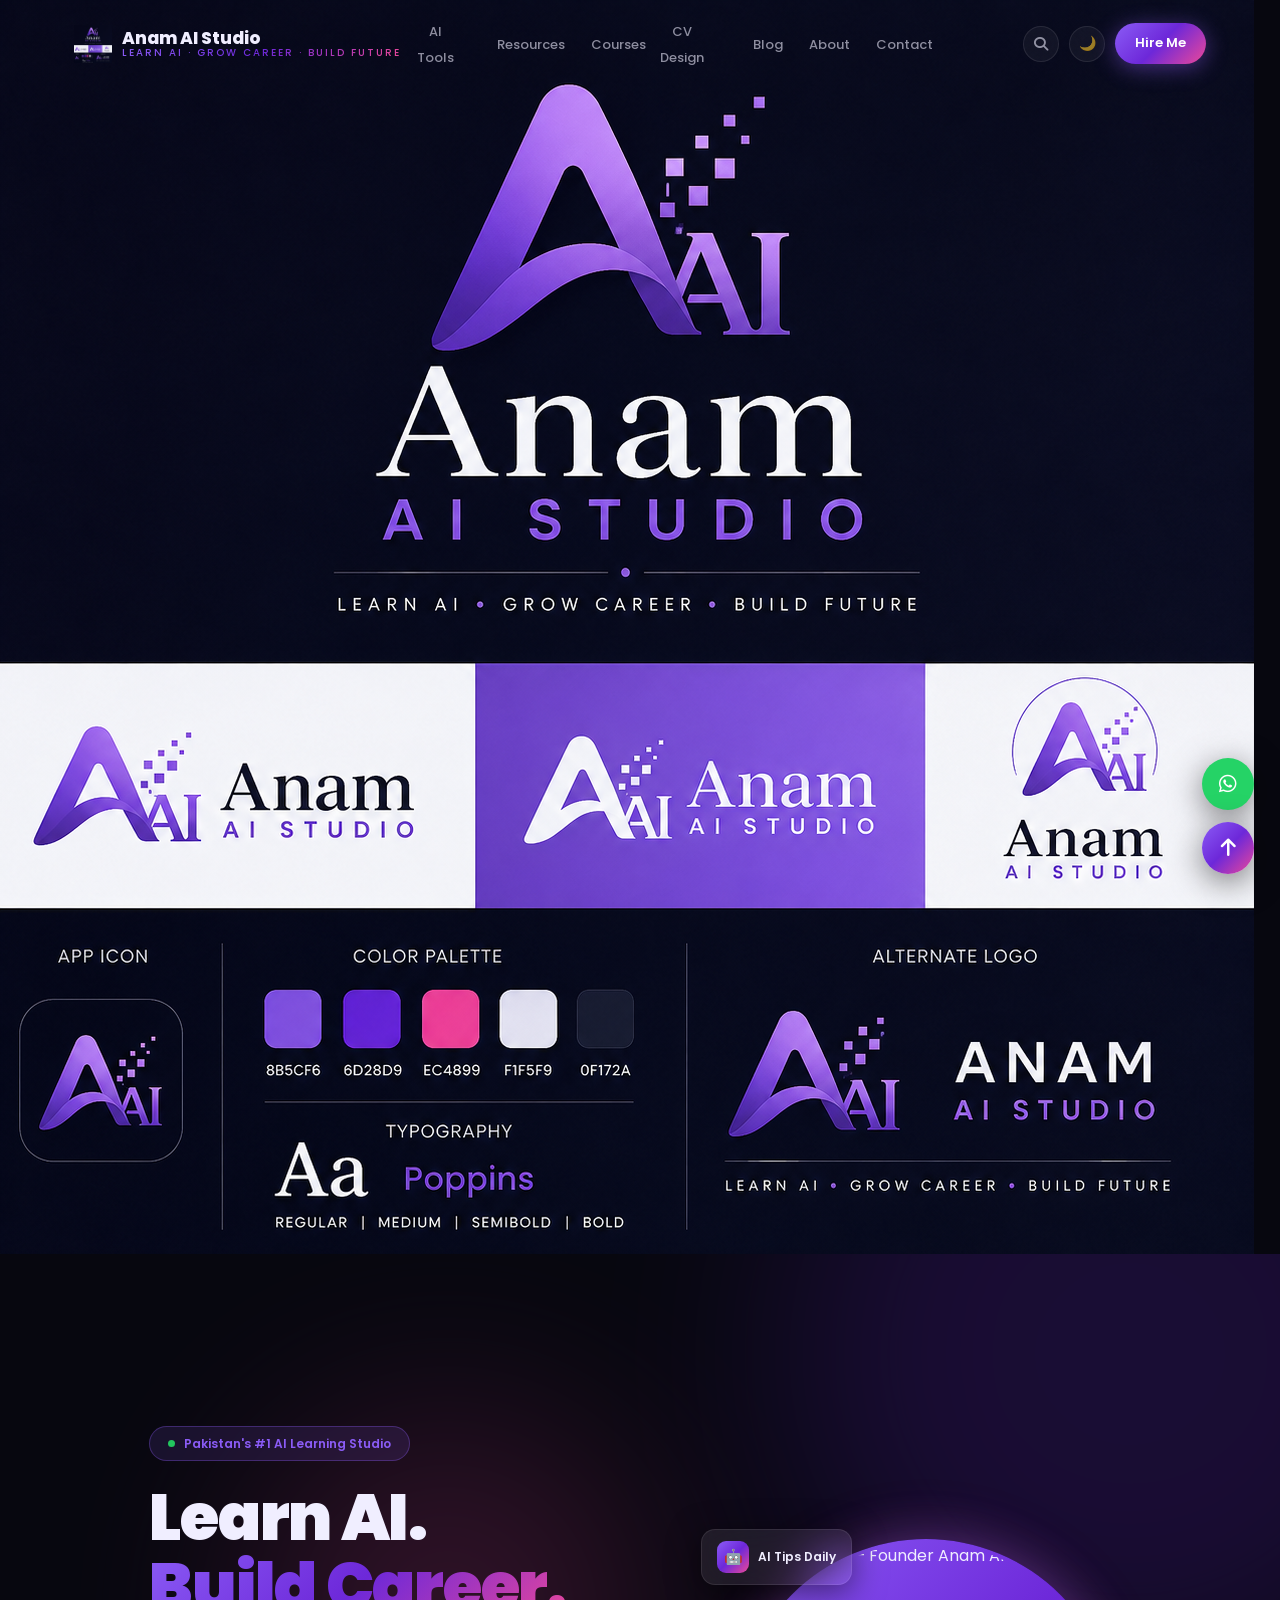
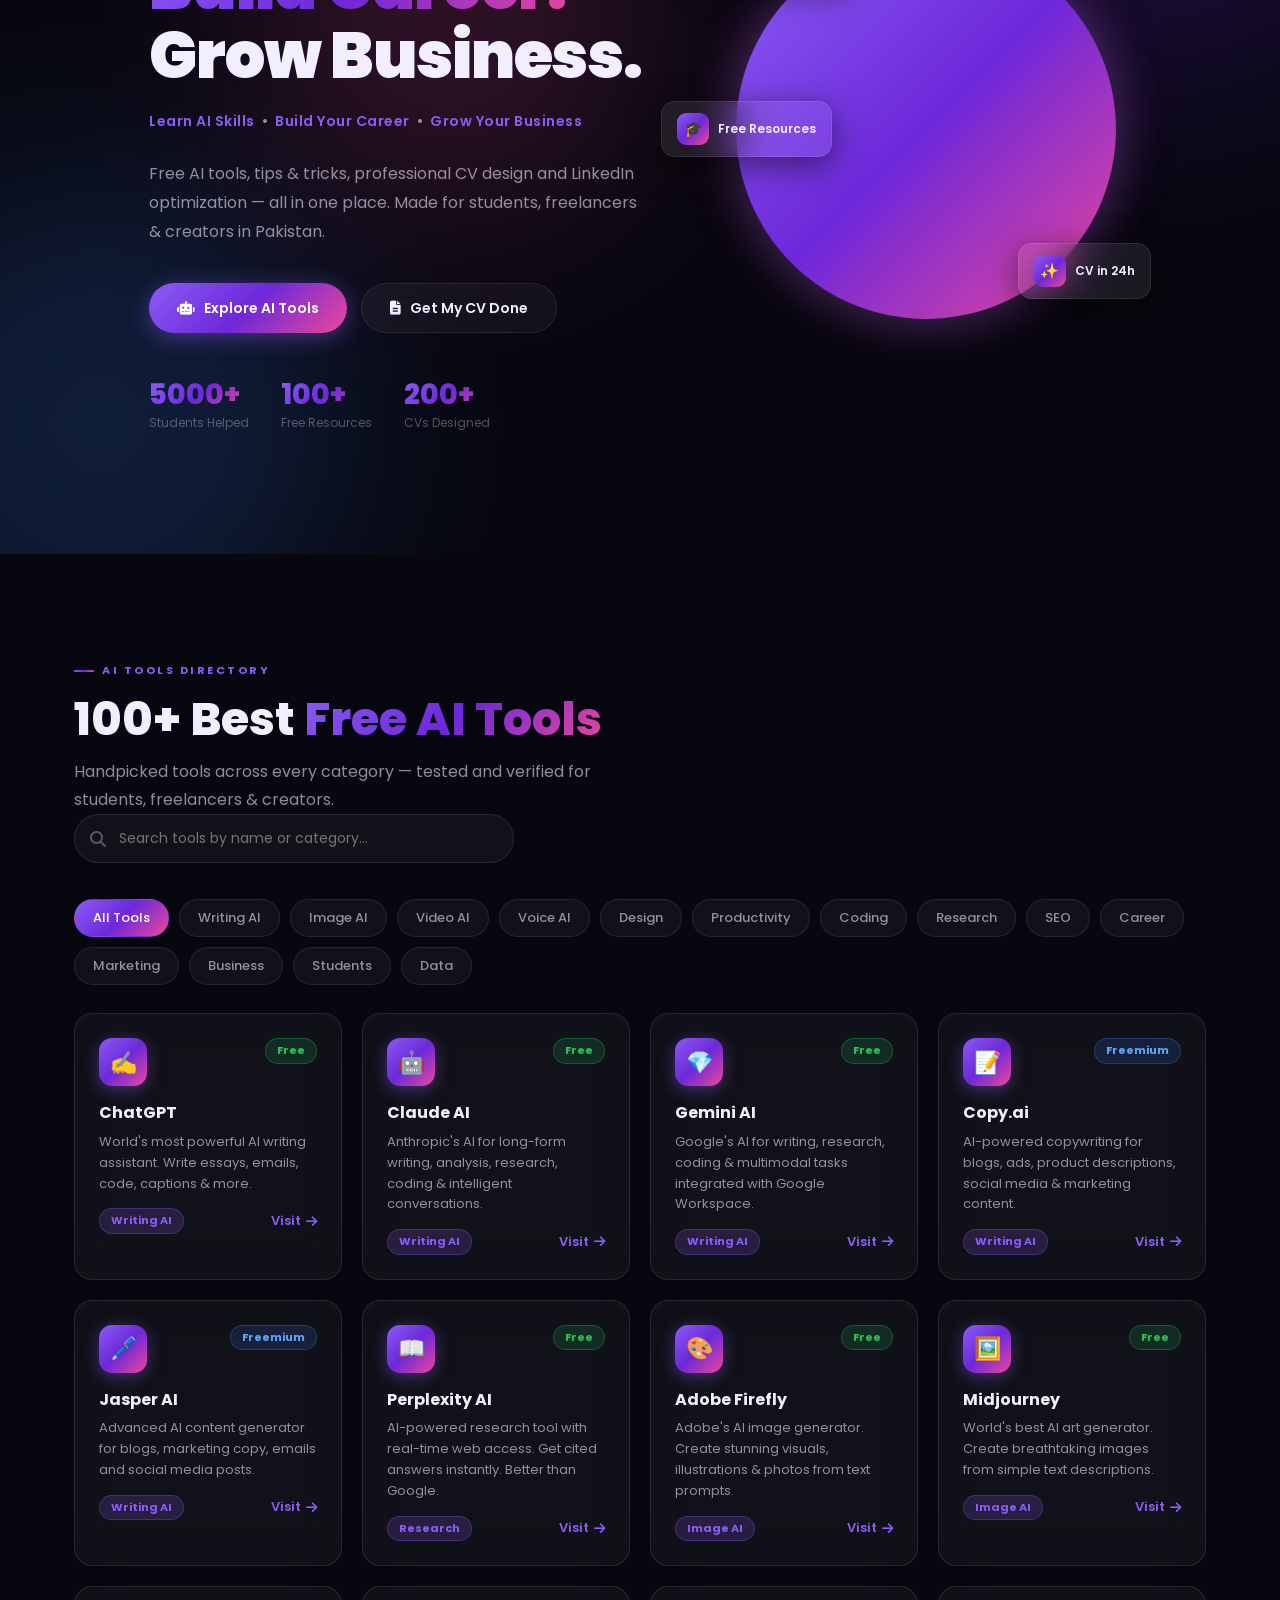
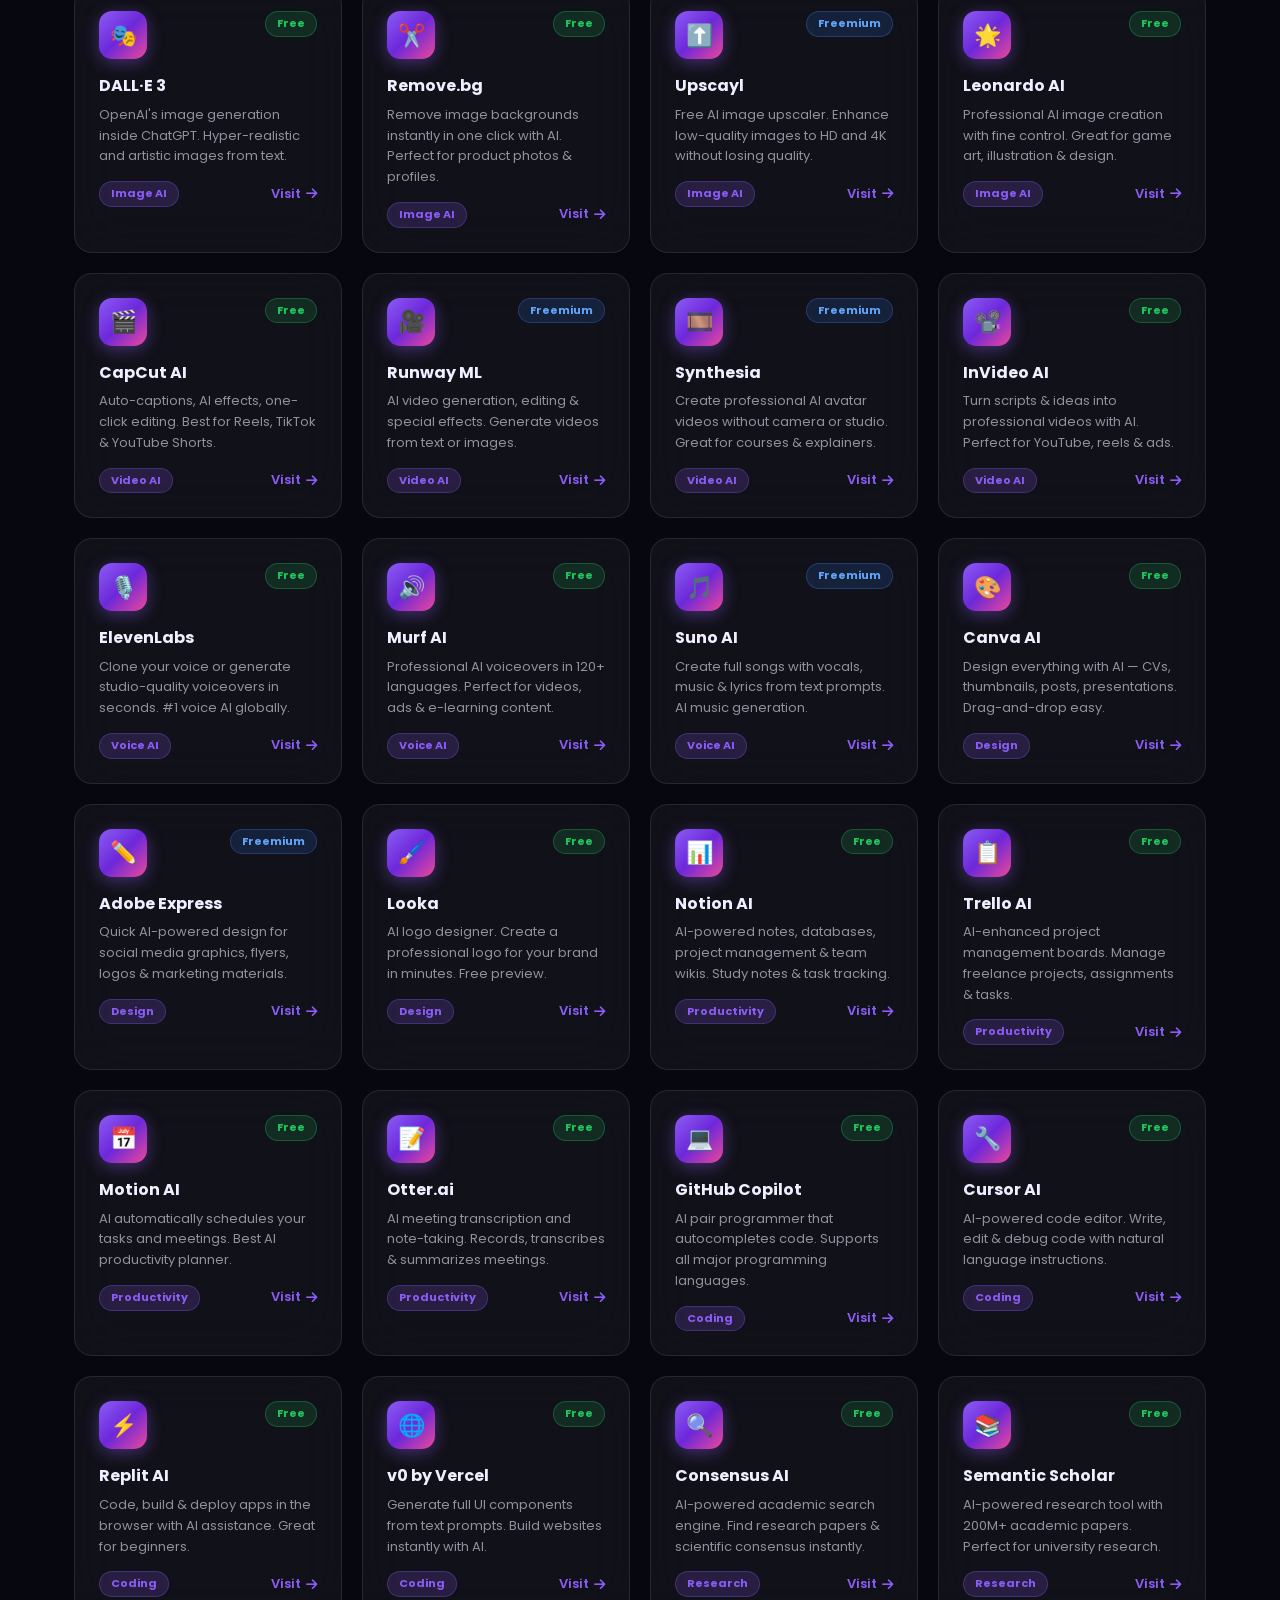
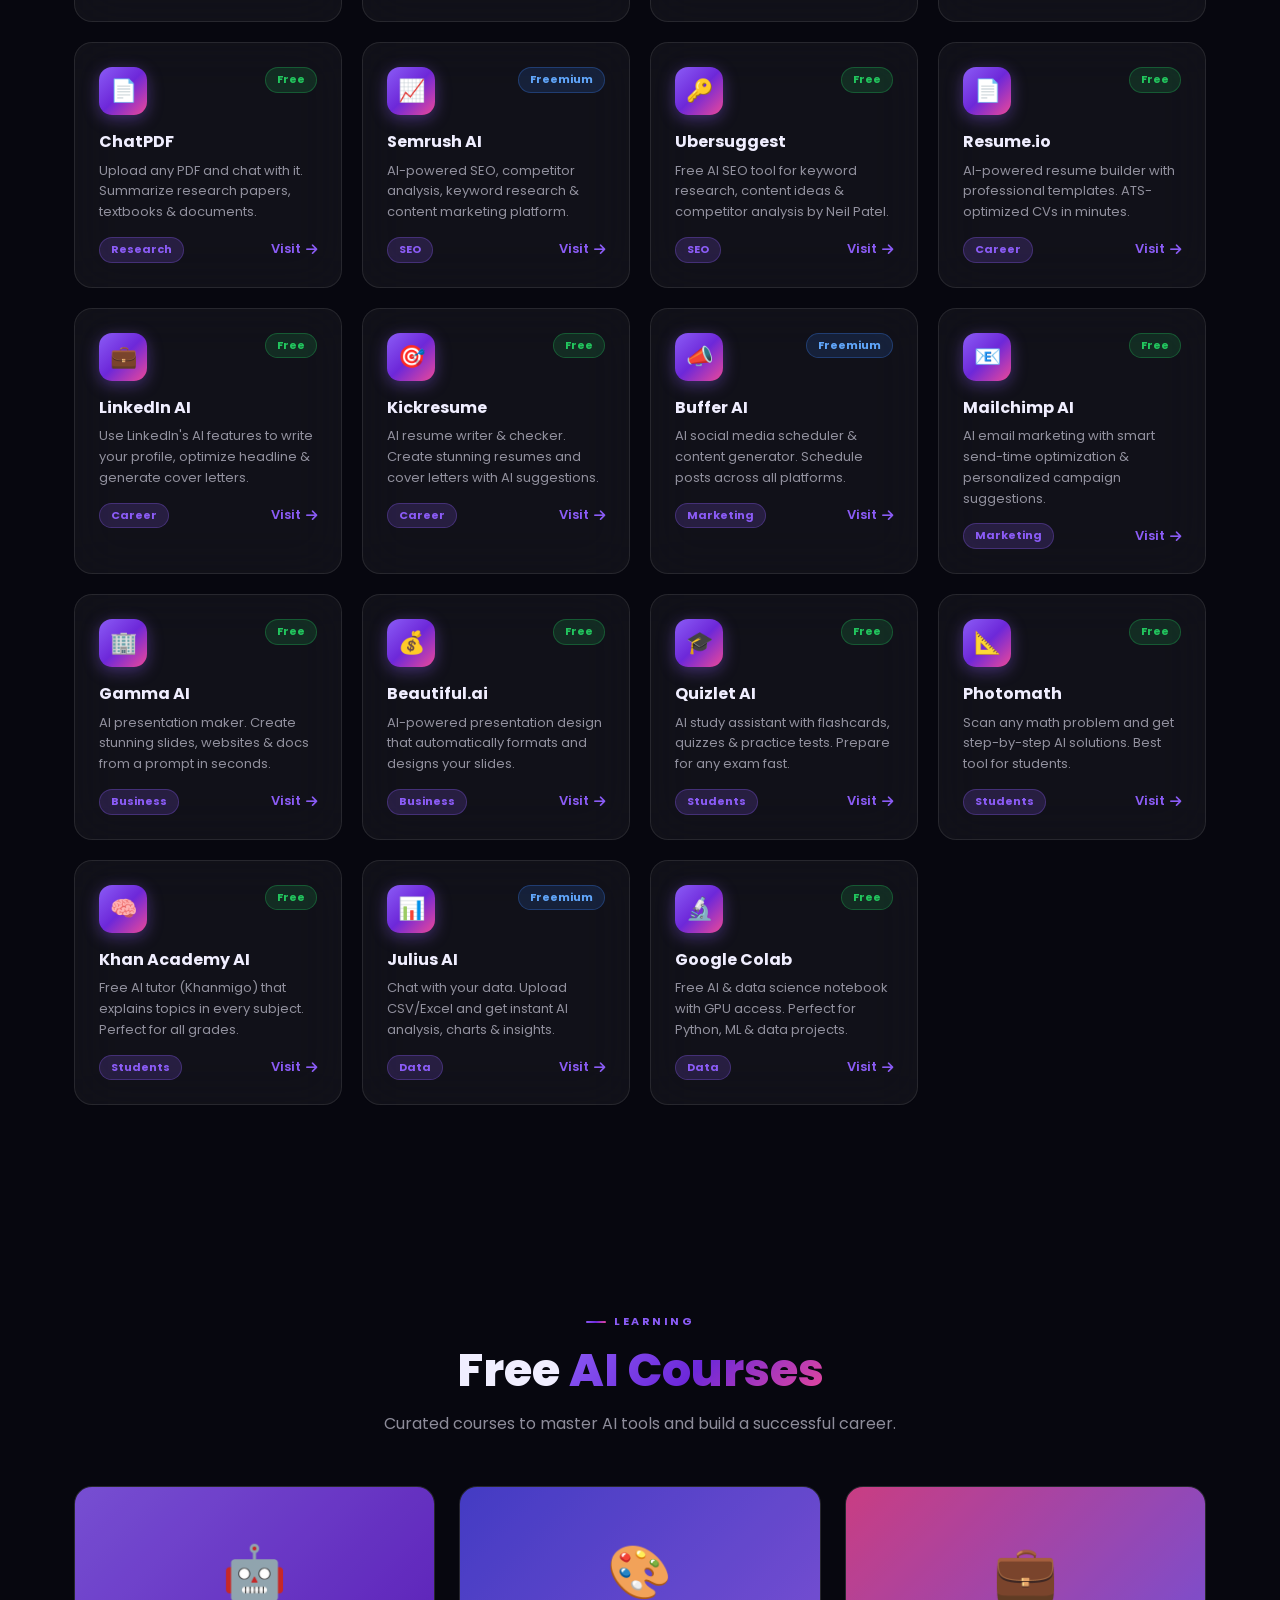
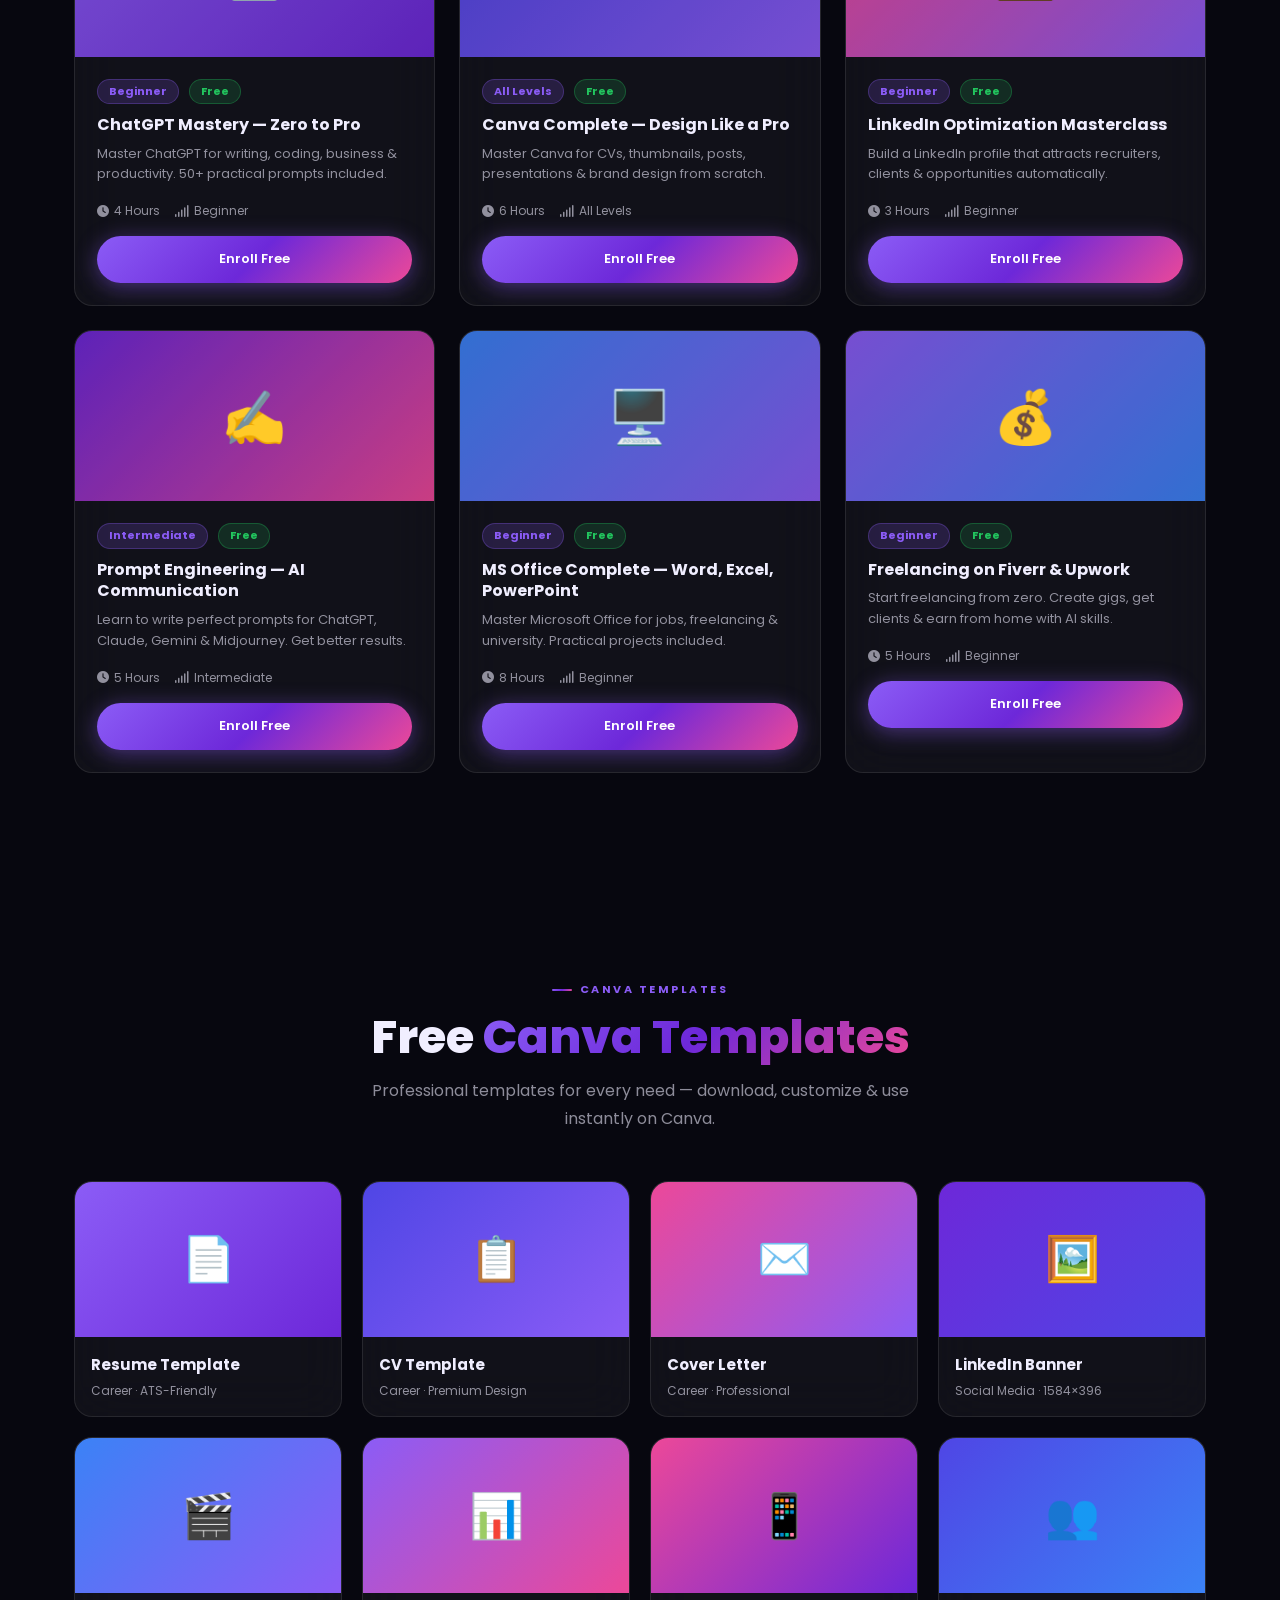
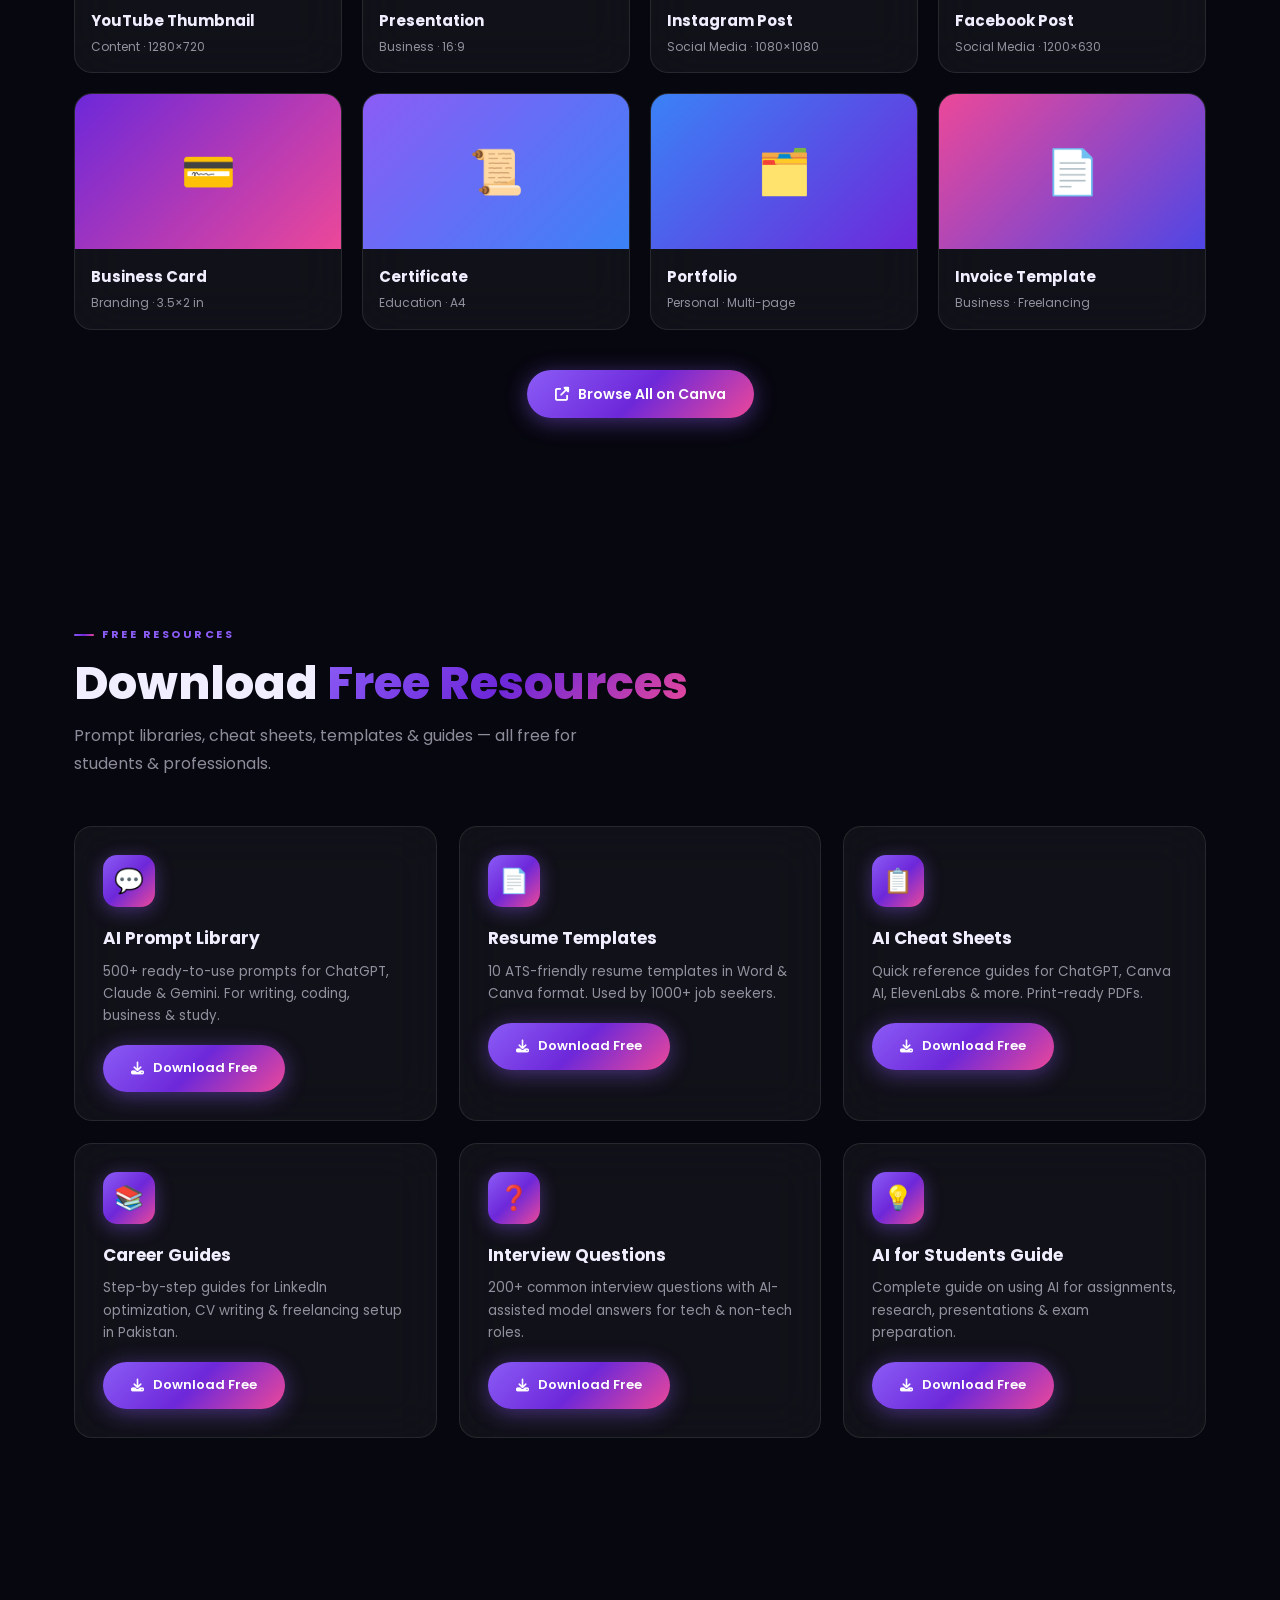
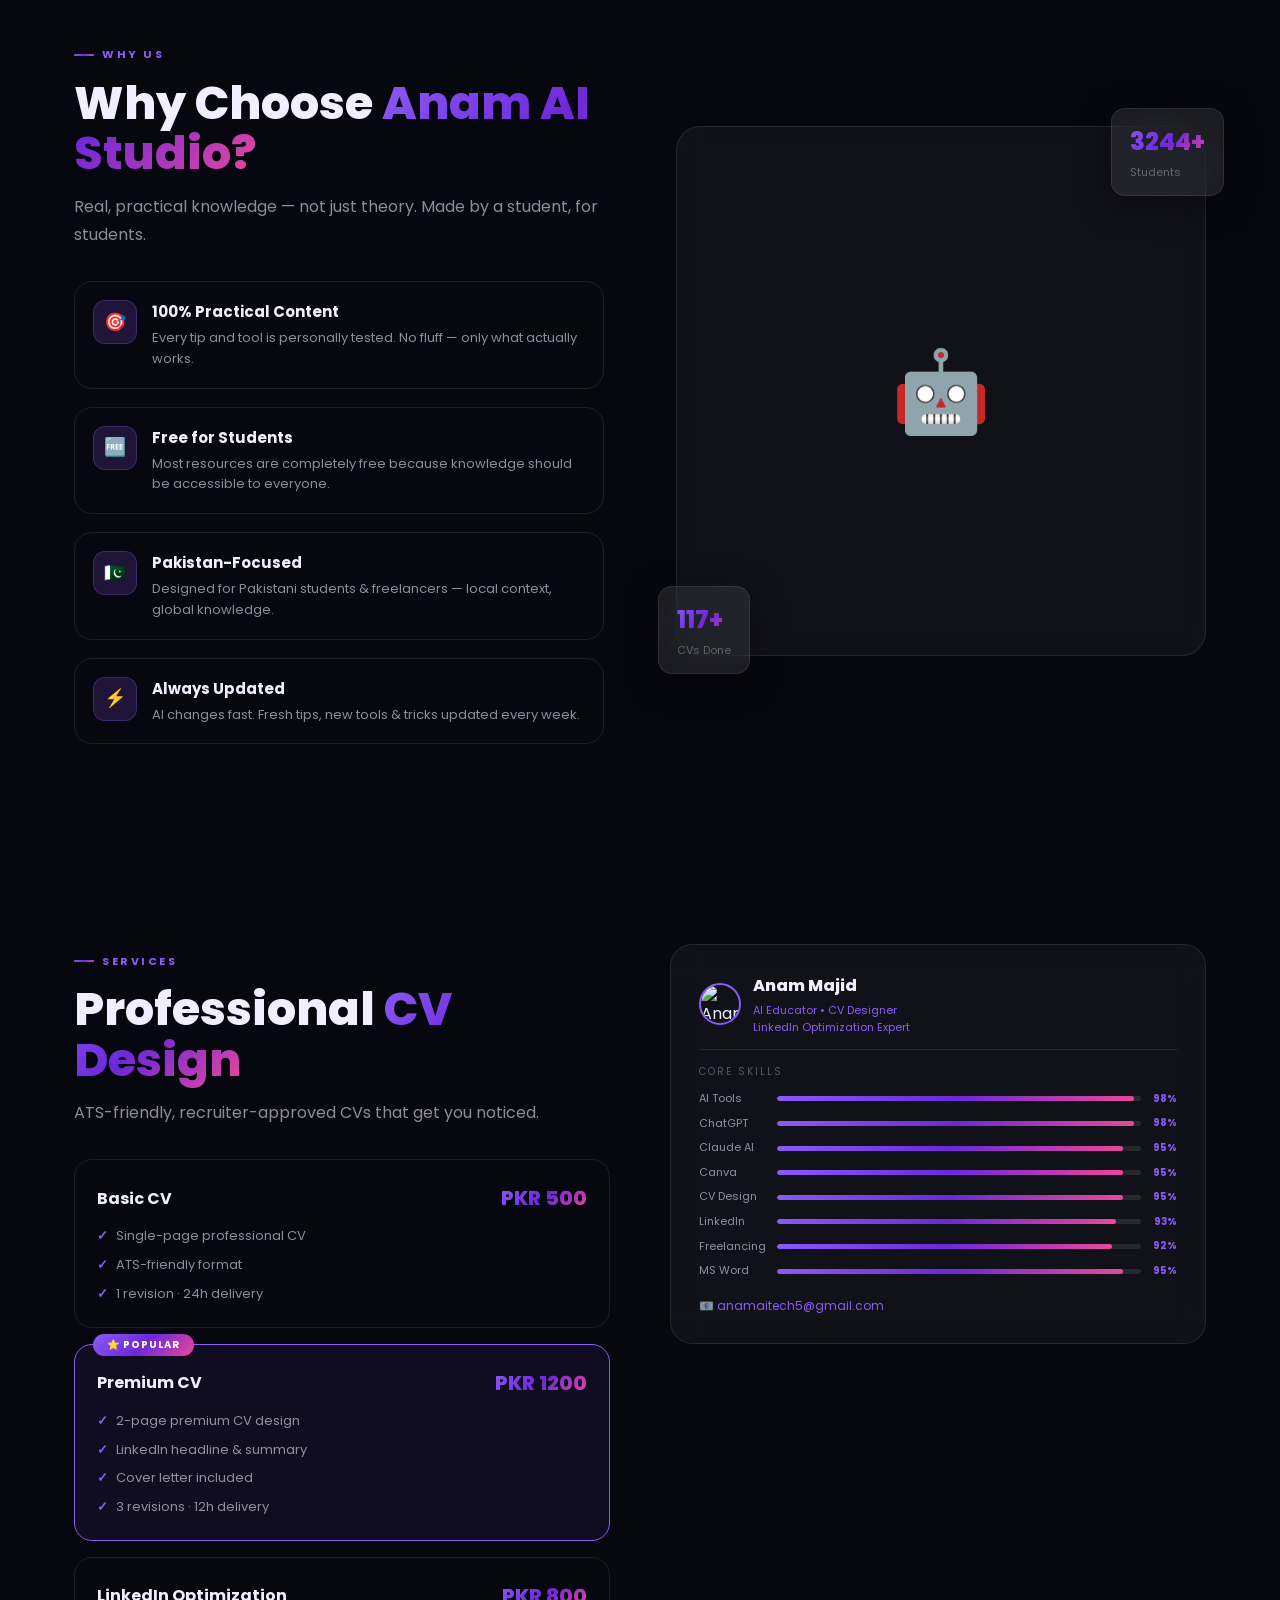
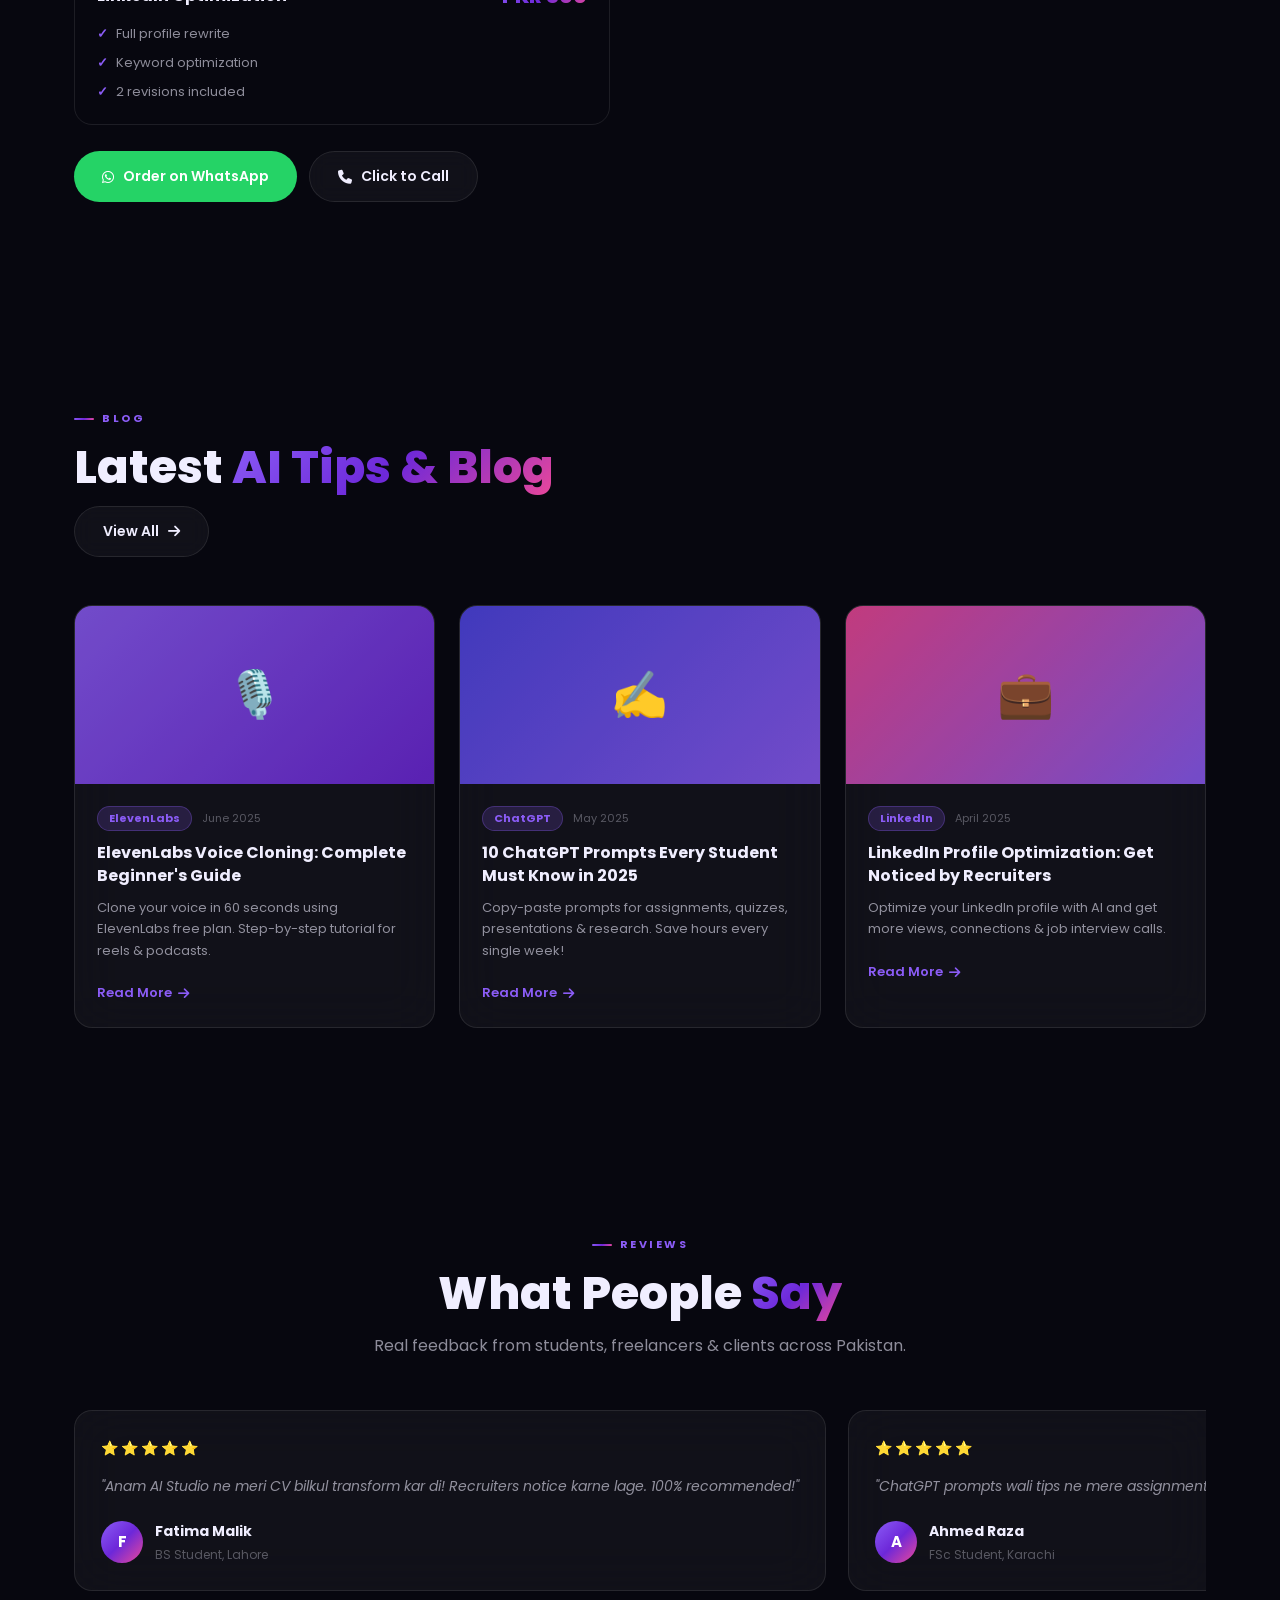
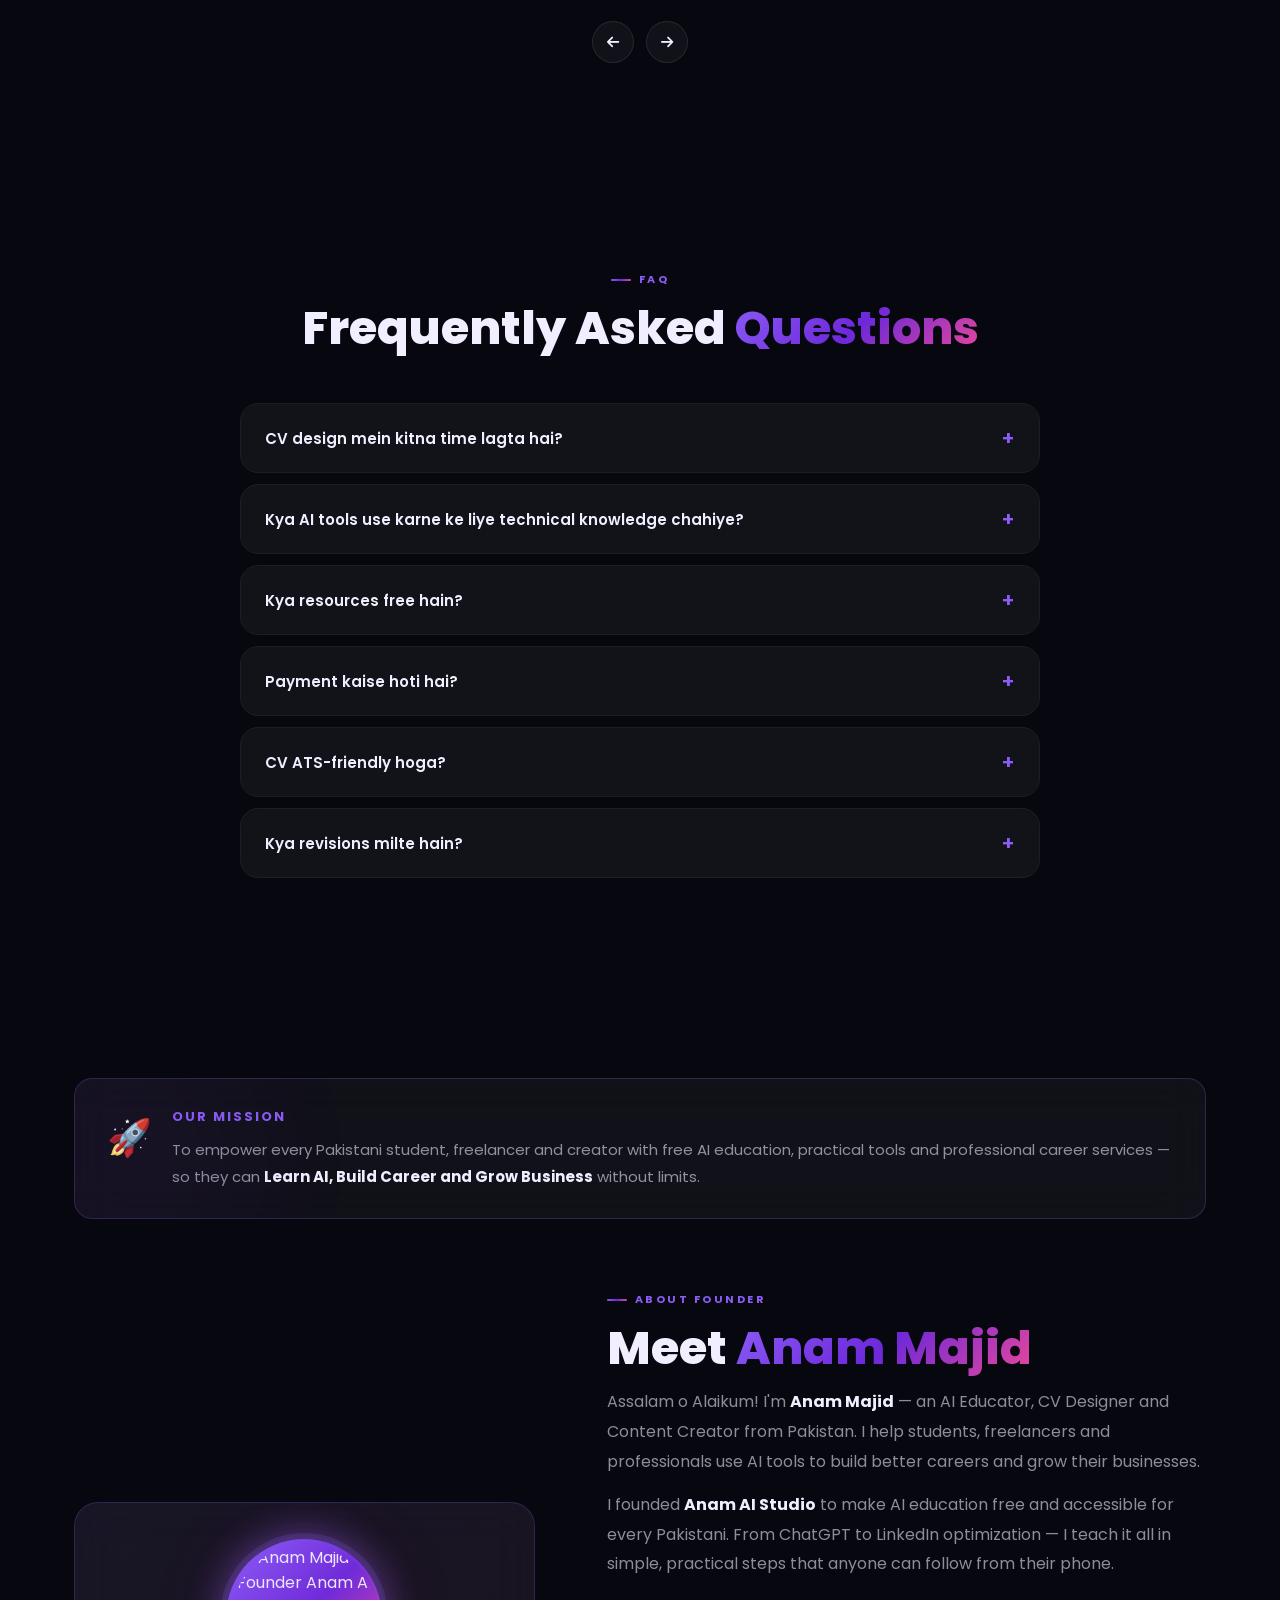
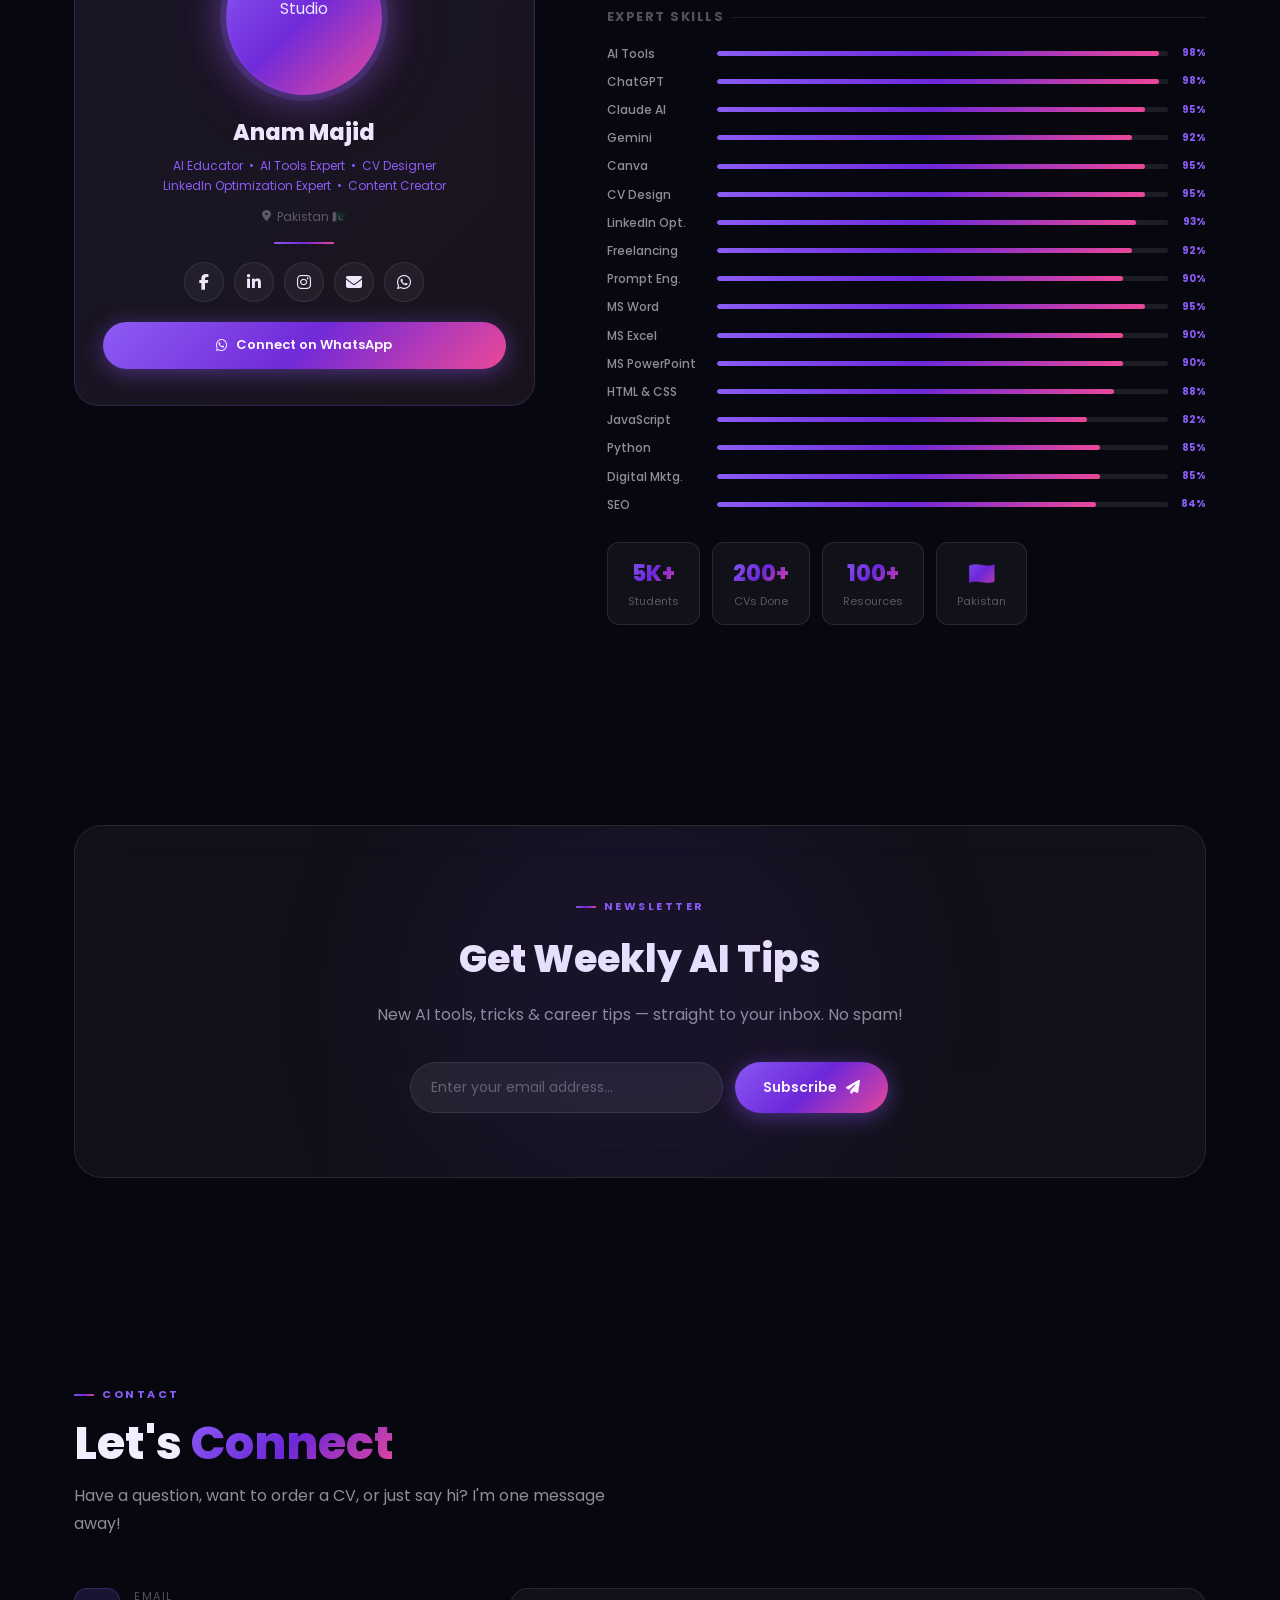
==== commit cb9ac352: "Fix image paths and update HTML structure" ====
--- a/index.html
+++ b/index.html
@@ -9,12 +9,12 @@
 <meta property="og:title" content="Anam AI Studio — Learn AI · Build Career · Grow Business"/>
 <meta property="og:description" content="Free AI tools, tips & professional CV design. Pakistan's #1 AI learning studio."/>
 <meta property="og:type" content="website"/>
-<meta property="og:image" content="assets/logo.png"/>
+<img src="logo.png" alt="Anam AI Studio Logo">
 <meta name="twitter:card" content="summary_large_image"/>
 <meta name="twitter:title" content="Anam AI Studio"/>
 <meta name="twitter:description" content="Learn AI · Build Career · Grow Business"/>
 <title>Anam AI Studio — Learn AI · Build Career · Grow Business</title>
-<link rel="icon" href="./assets/logo.png" type="image/png"/>
+<link rel="icon" href="href="logo.png"type="image/png"/>
 <link rel="stylesheet" href="style.css"/>
 <link rel="stylesheet" href="https://cdnjs.cloudflare.com/ajax/libs/font-awesome/6.5.0/css/all.min.css"/>
 </head>
@@ -22,7 +22,7 @@
 
 <!-- LOADER -->
 <div id="loader">
-  <div class="l-logo"><img src="./assets/logo.png" alt="Anam AI Studio Logo"/></div>
+  <div class="l-logo"><img src="logo.png alt="Anam AI Studio Logo"/></div>
   <div class="l-bar"><div class="l-bar-fill"></div></div>
   <div class="l-text">LOADING…</div>
 </div>
@@ -31,7 +31,7 @@
 <nav id="nav">
  <div class="container nav-wrap">
   <a href="#hero" class="nav-logo">
-   <img src="./assets/logo.png" alt="Logo"/>
+   <img src="logo.png" alt="Logo">
    <div class="nav-logo-txt">Anam AI Studio<span>LEARN AI · GROW CAREER · BUILD FUTURE</span></div>
   </a>
   <ul class="nav-links">
@@ -94,7 +94,7 @@
    </div>
   </div>
   <div class="hero-photo-wrap reveal d2">
-   <div class="hero-photo-ring"><img src="./assets/founder.png" alt="Anam Majid — Founder Anam AI Studio"/></div>
+   <div class="hero-photo-ring"><img src= <img src="founder.png"alt="Anam Majid — Founder Anam AI Studio"/></div>
    <div class="hero-fc hfc1"><div class="fc-ico">🤖</div>AI Tips Daily</div>
    <div class="hero-fc hfc2"><div class="fc-ico">✨</div>CV in 24h</div>
    <div class="hero-fc hfc3"><div class="fc-ico">🎓</div>Free Resources</div>
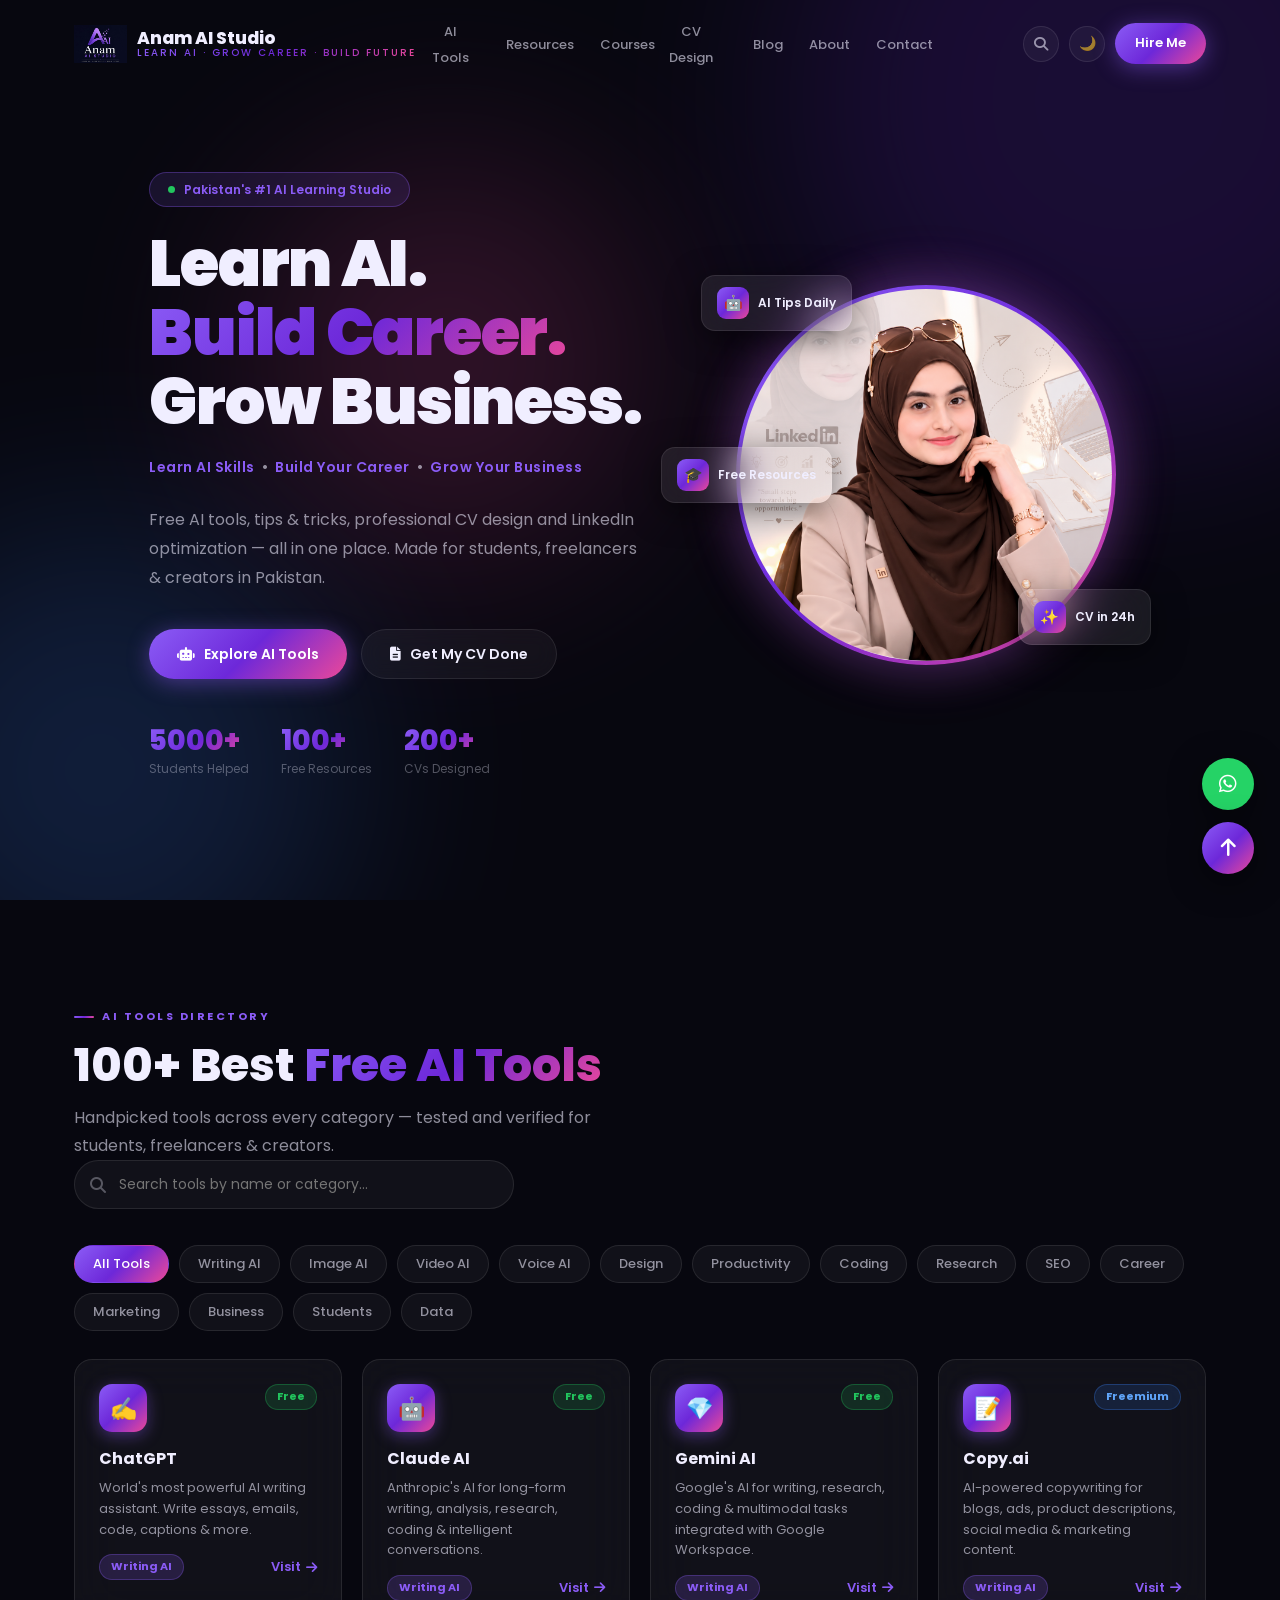
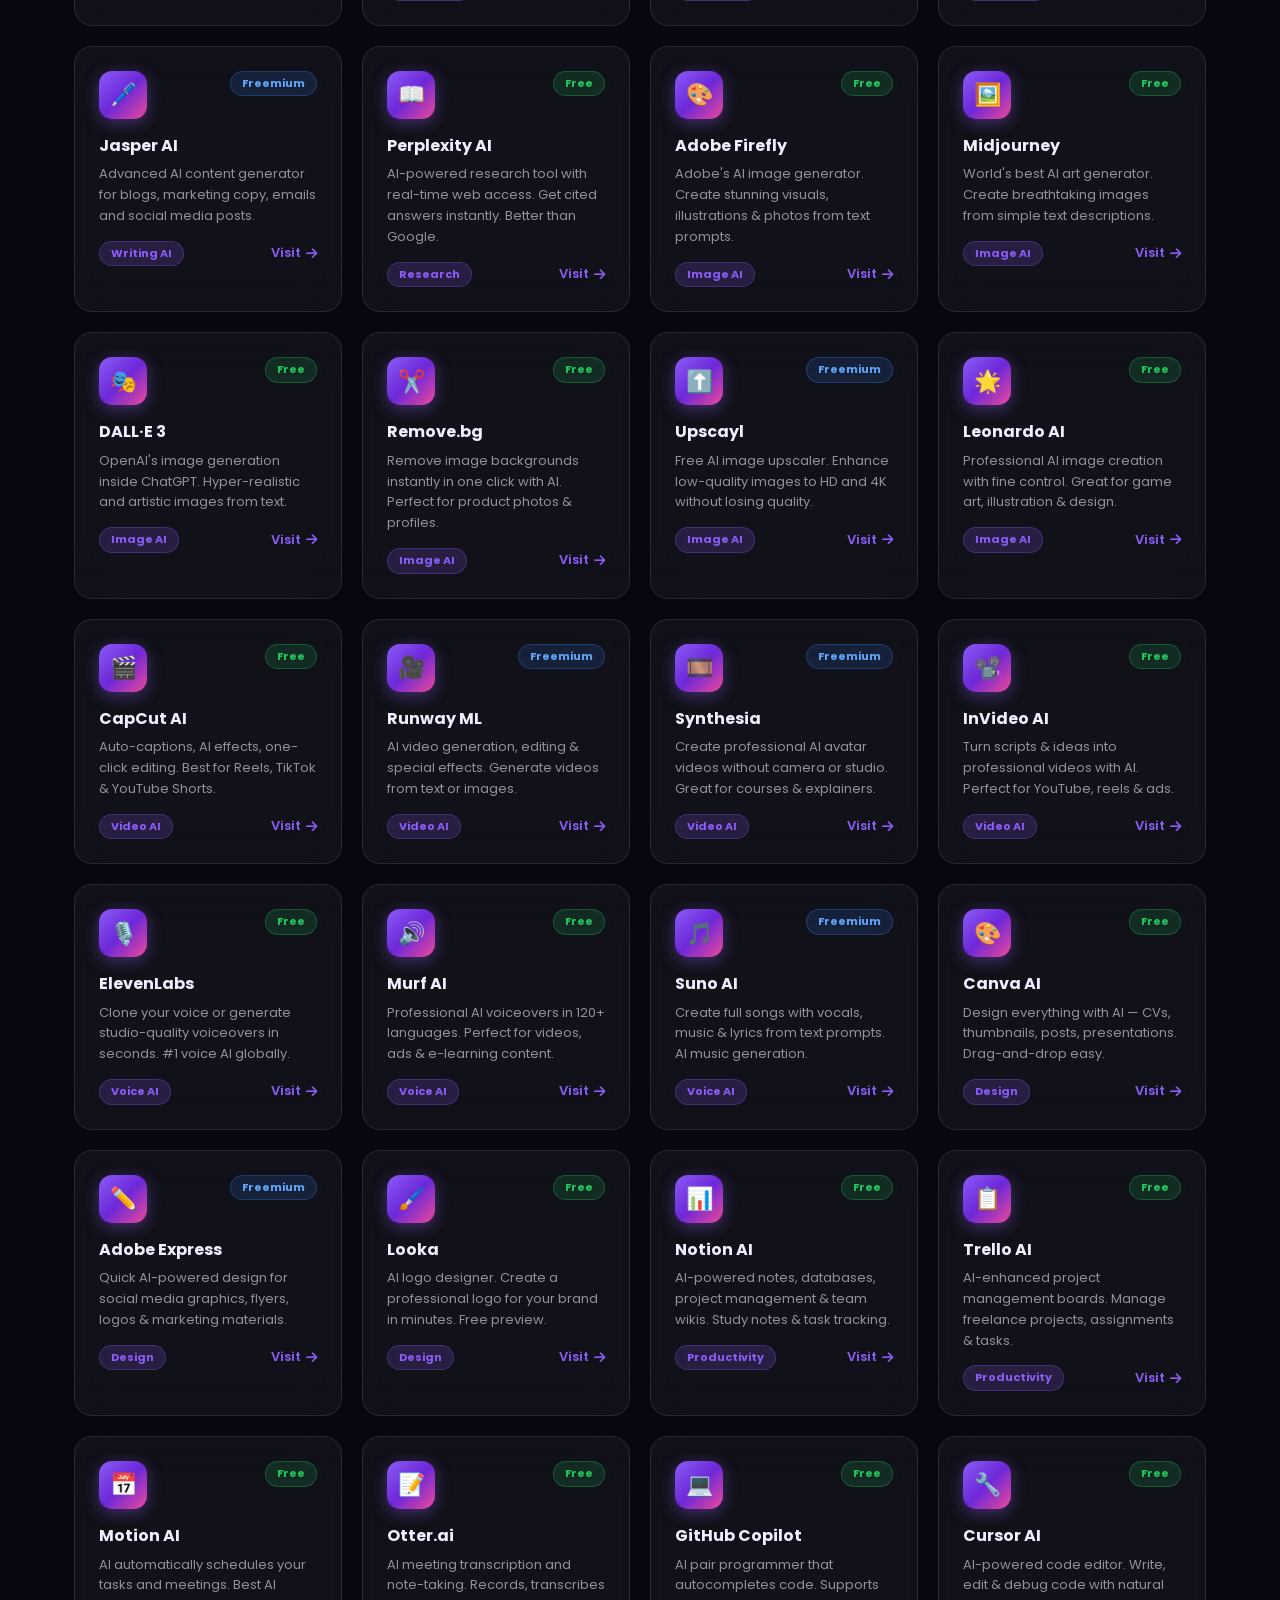
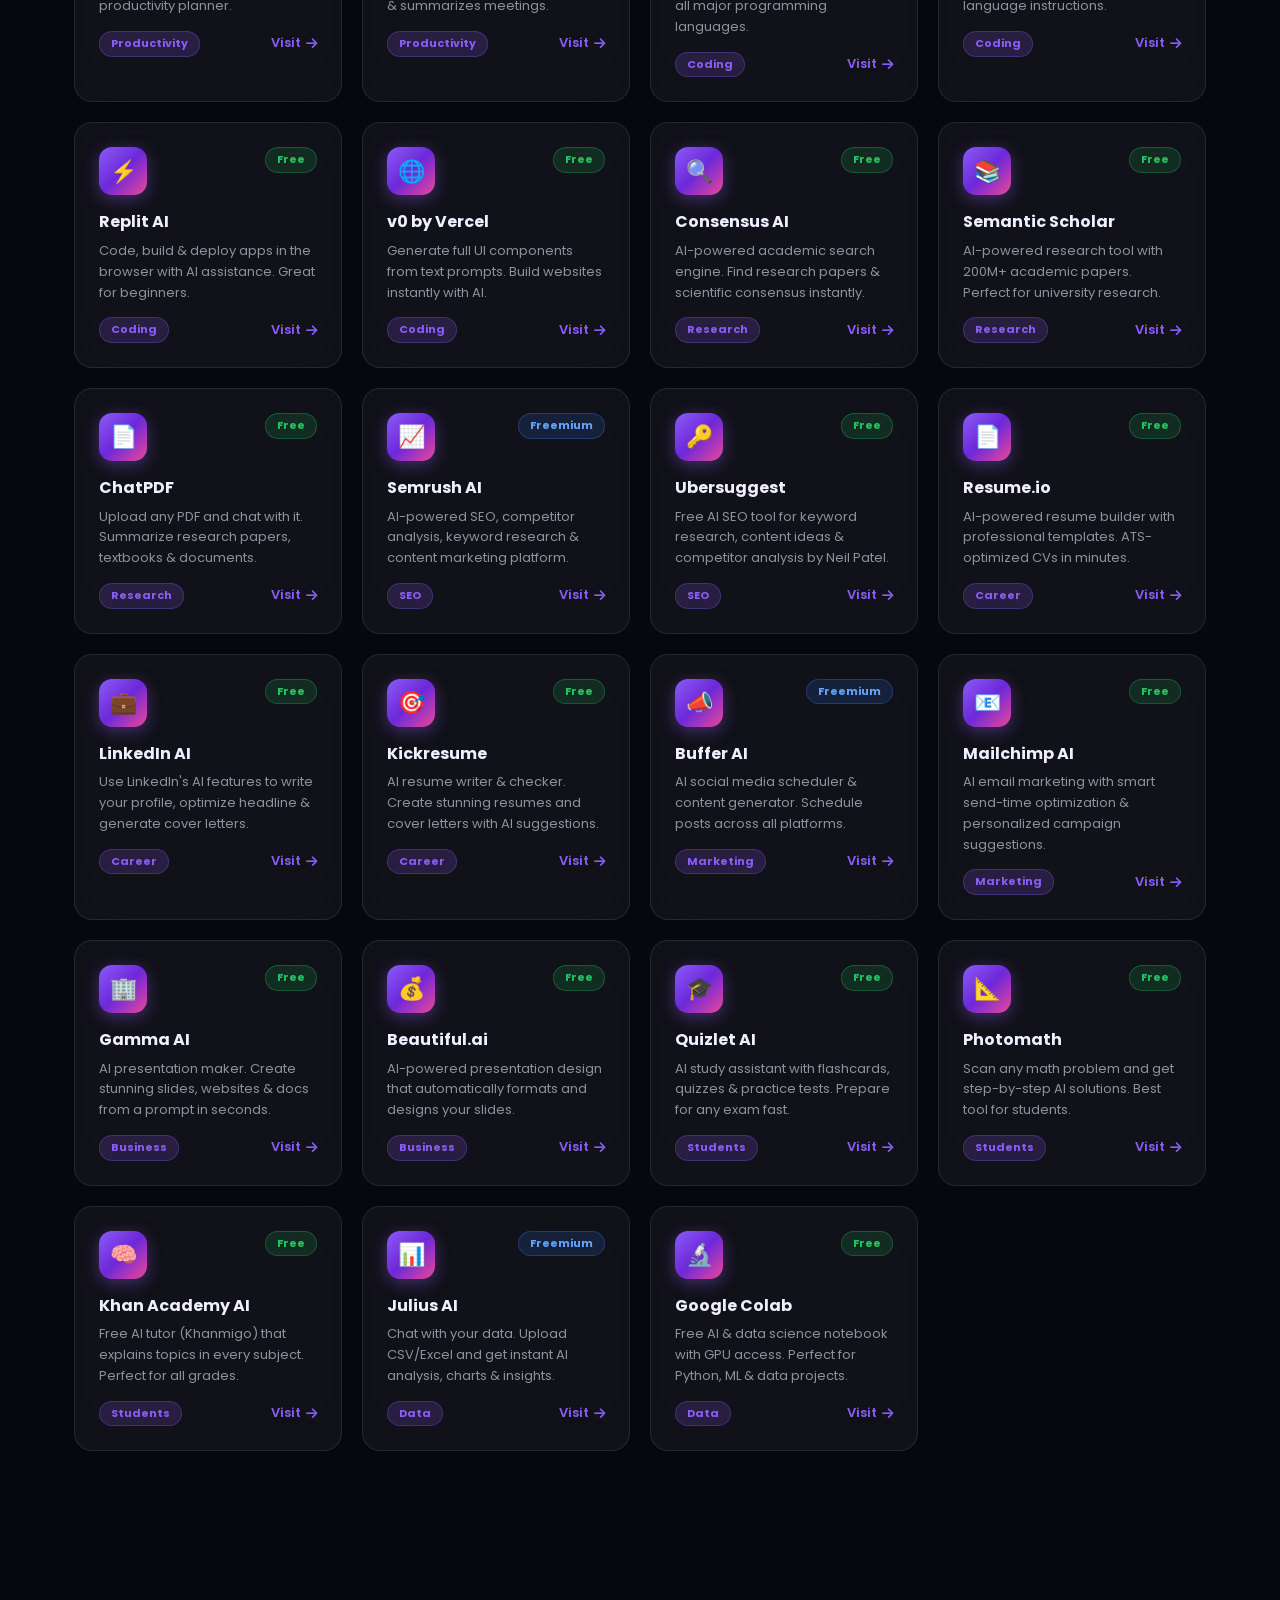
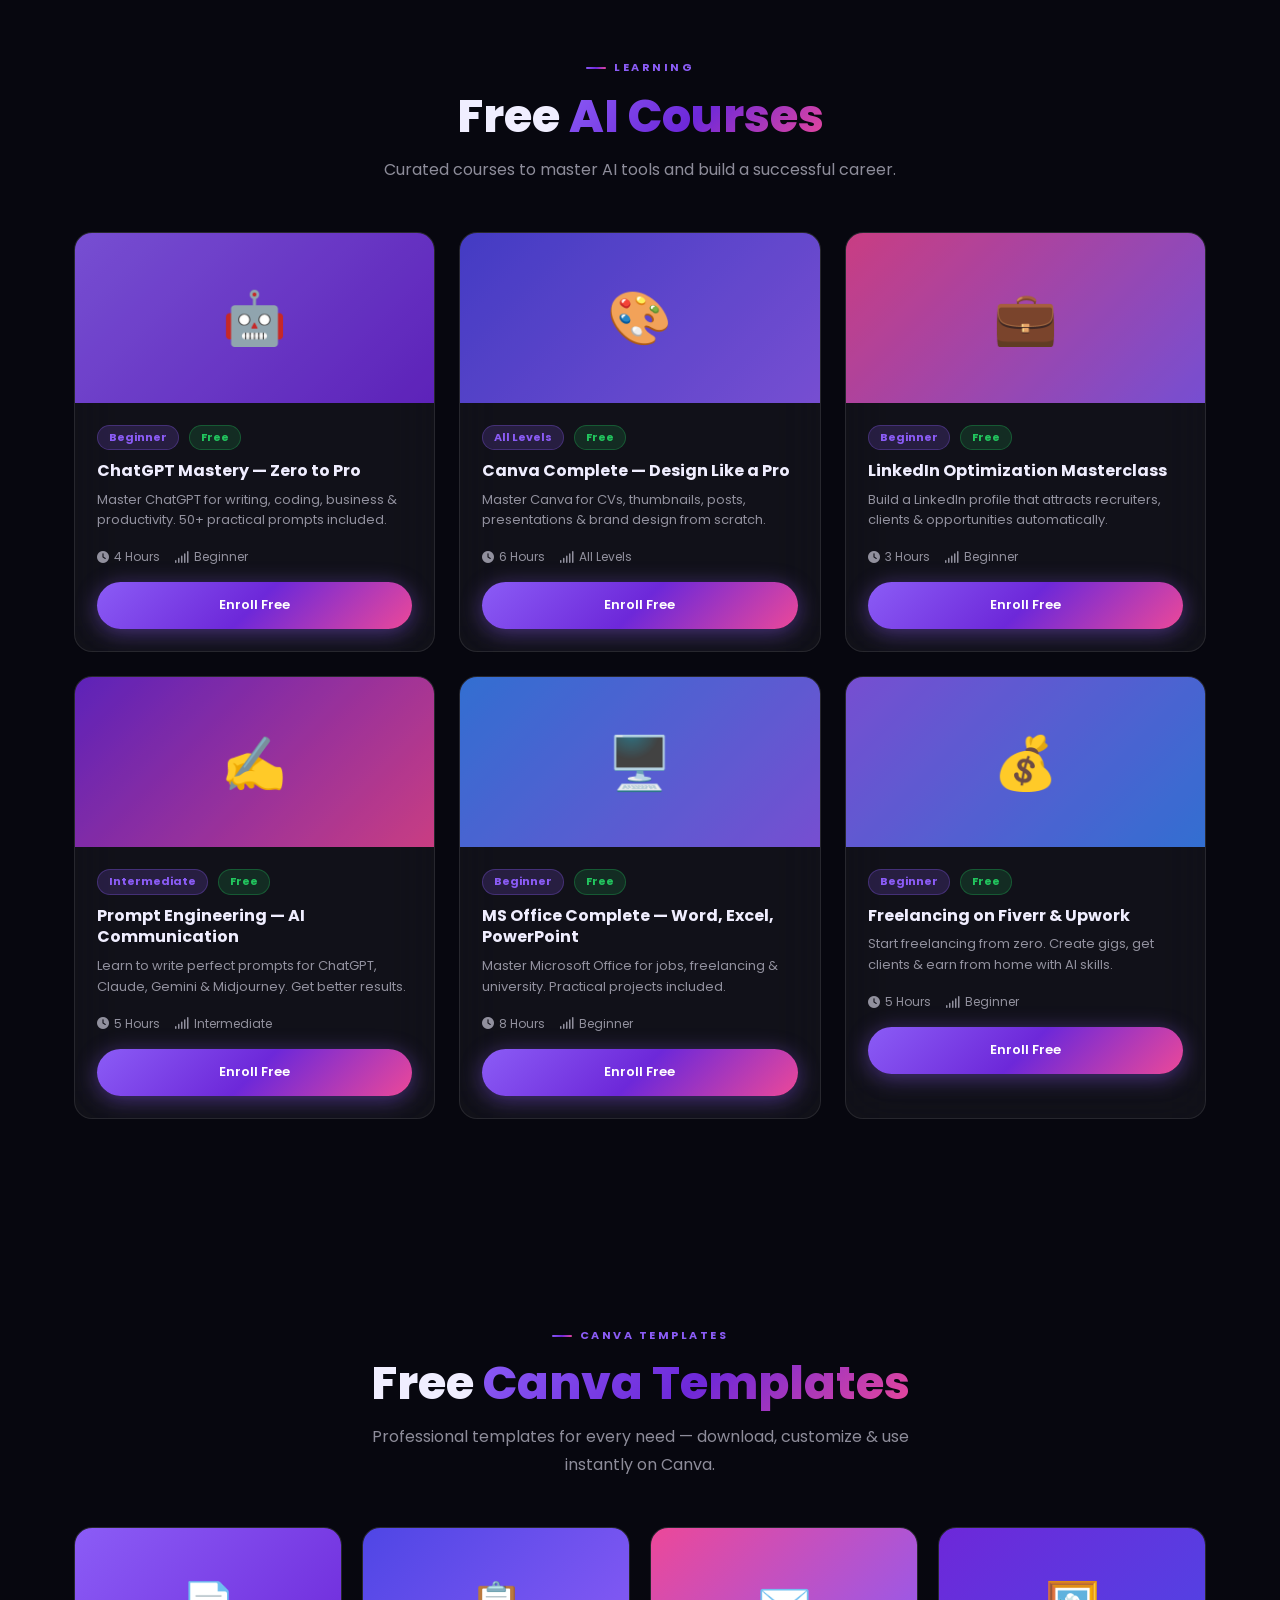
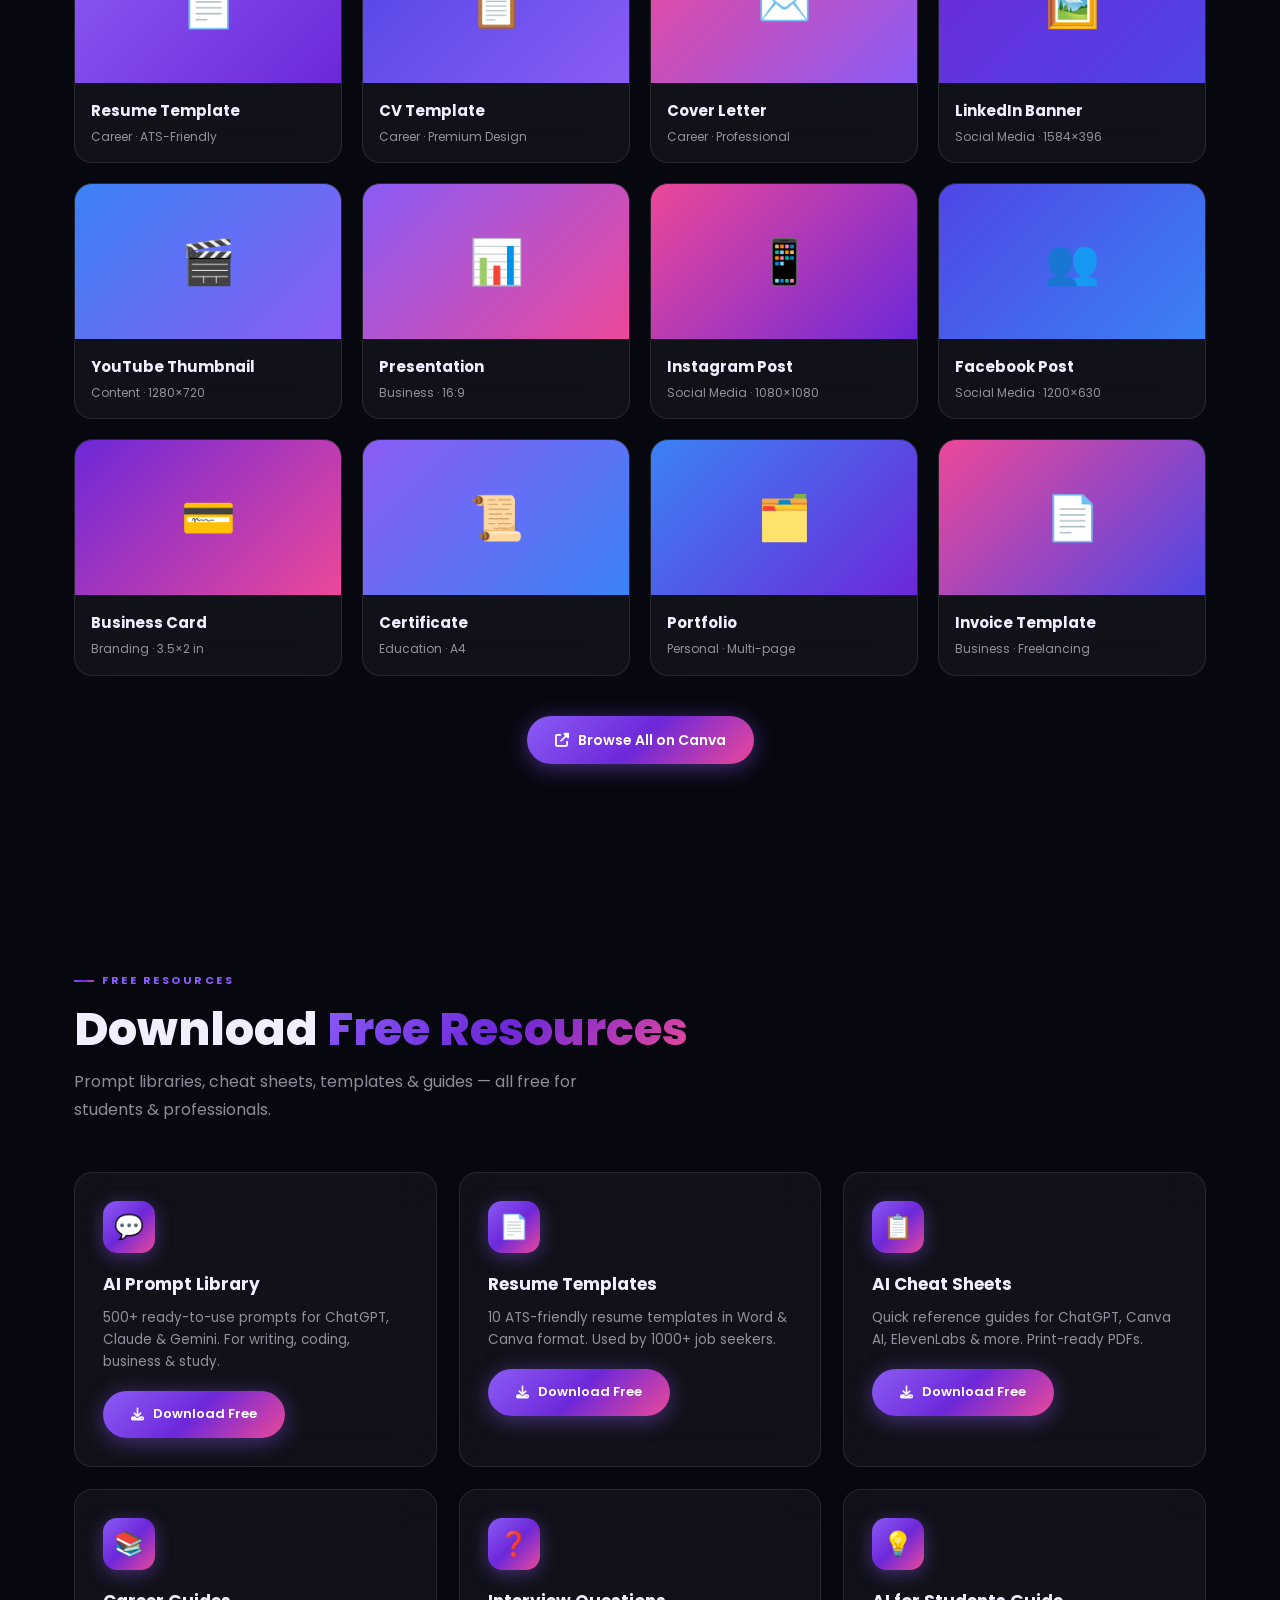
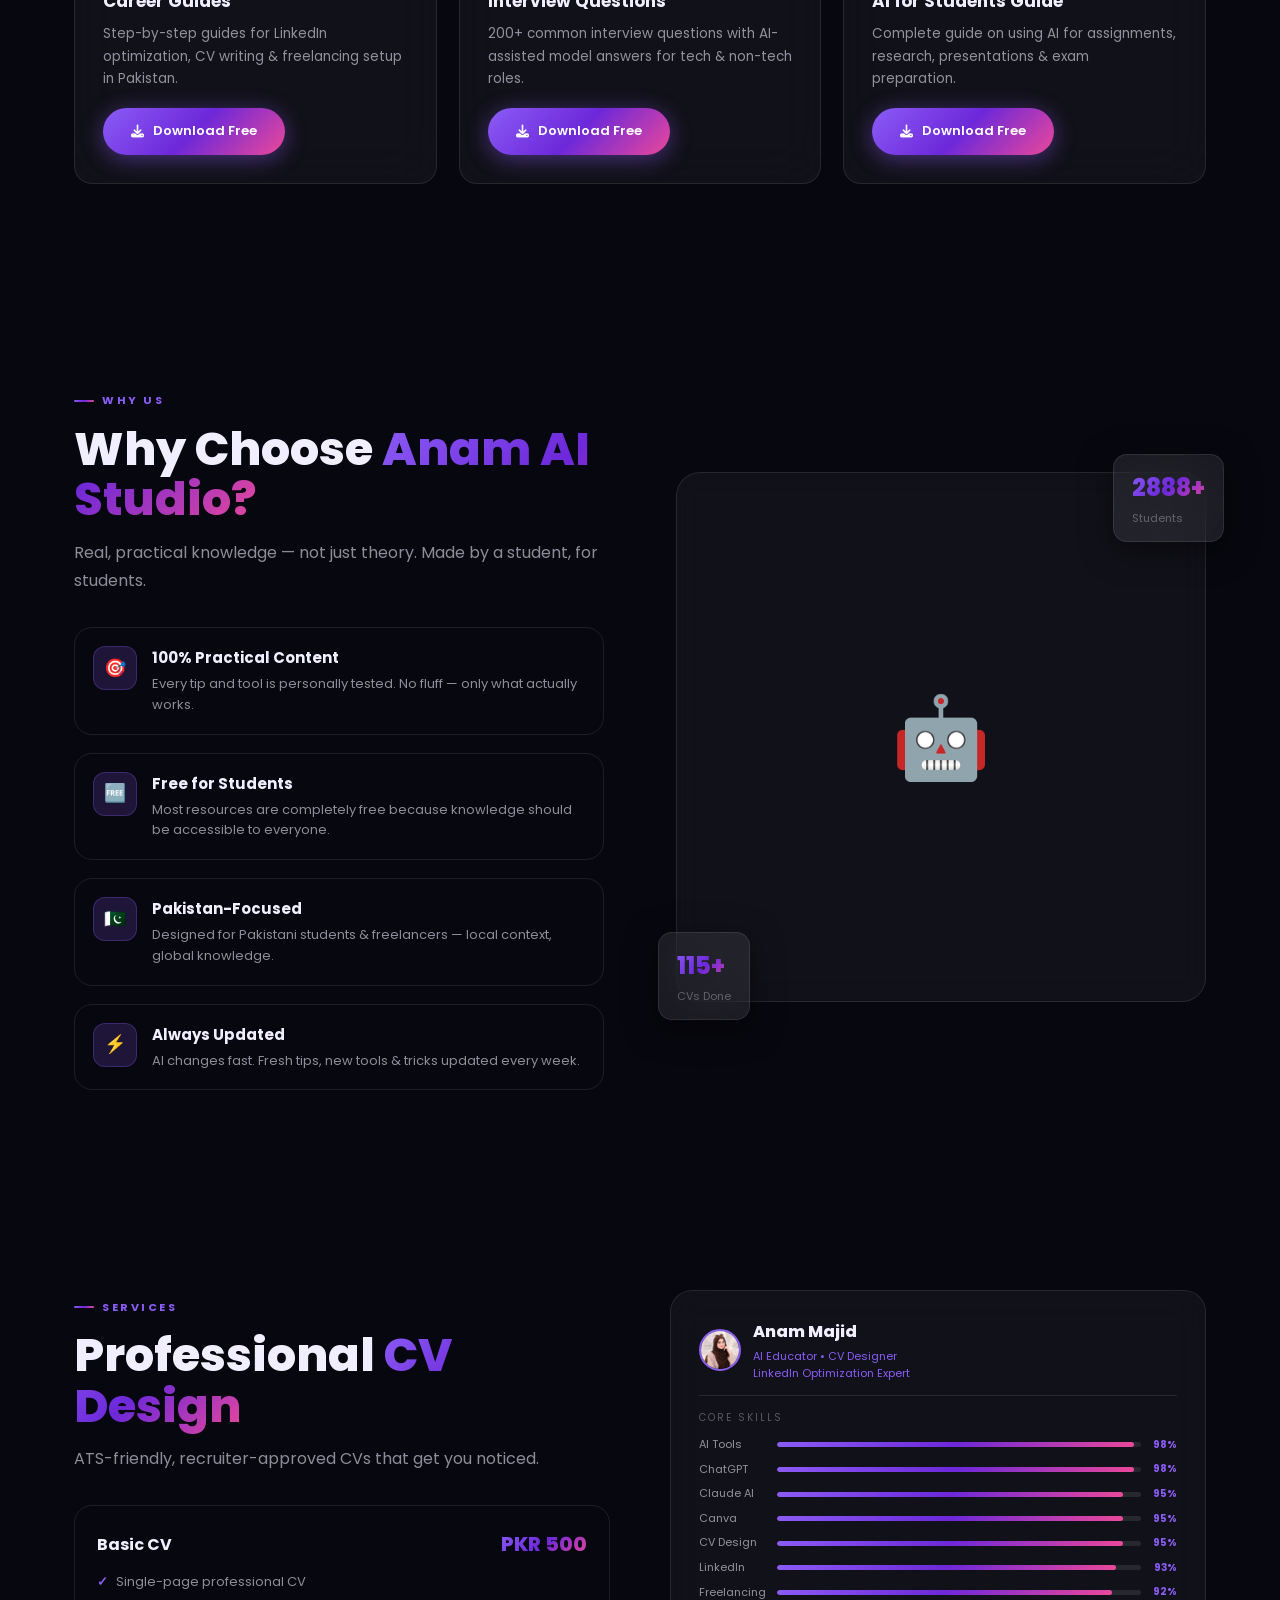
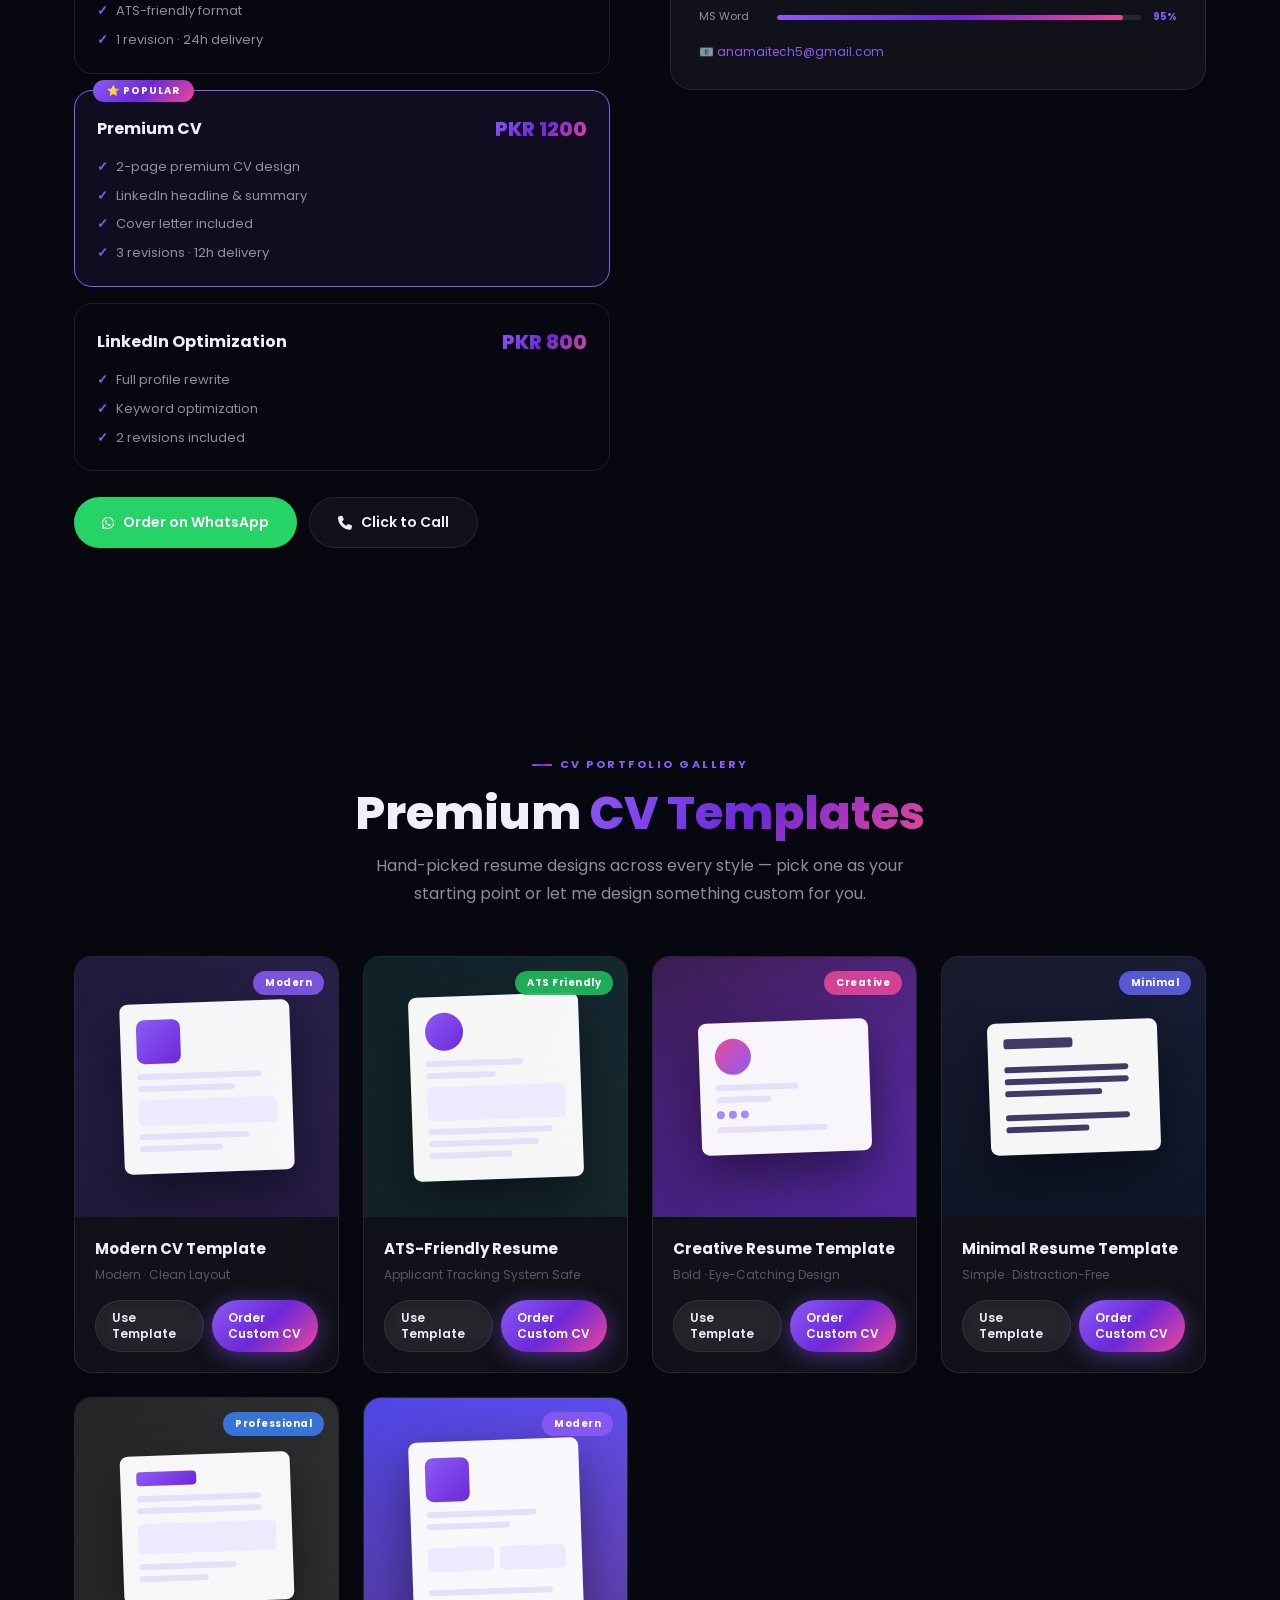
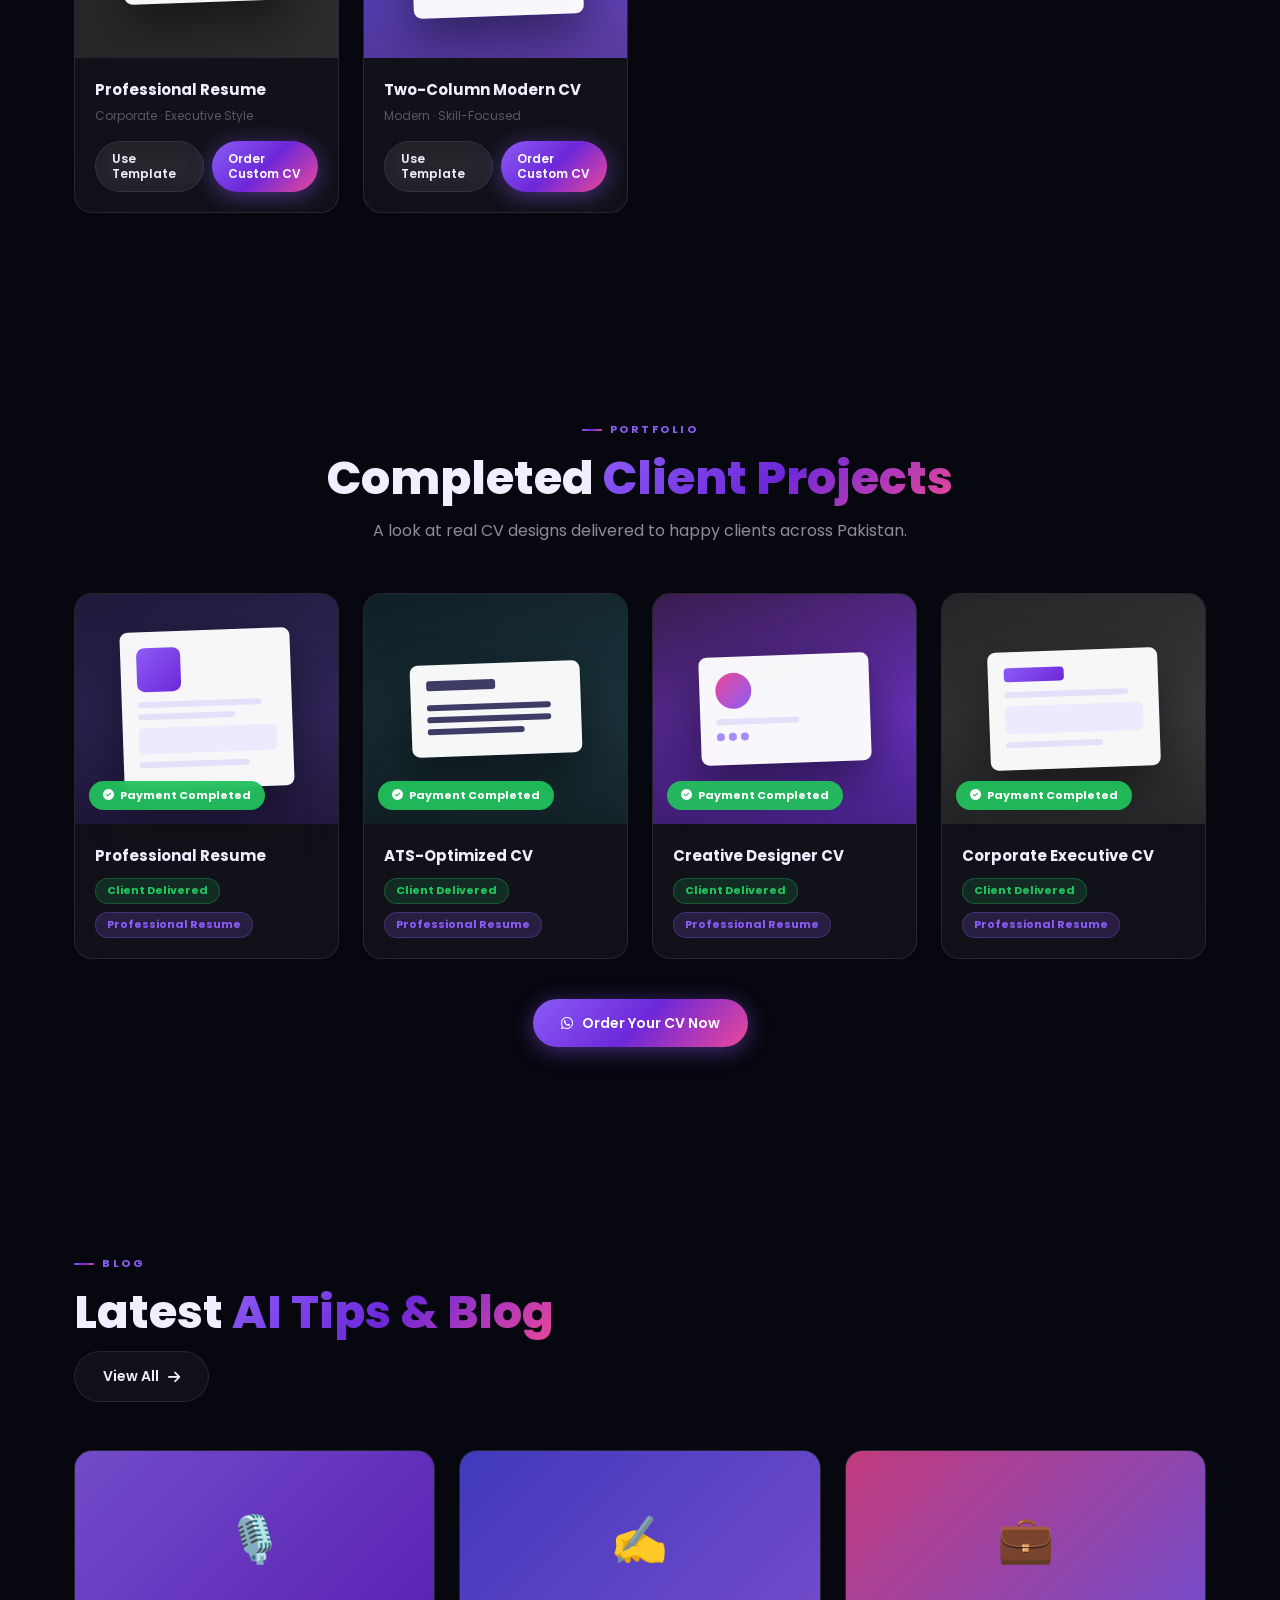
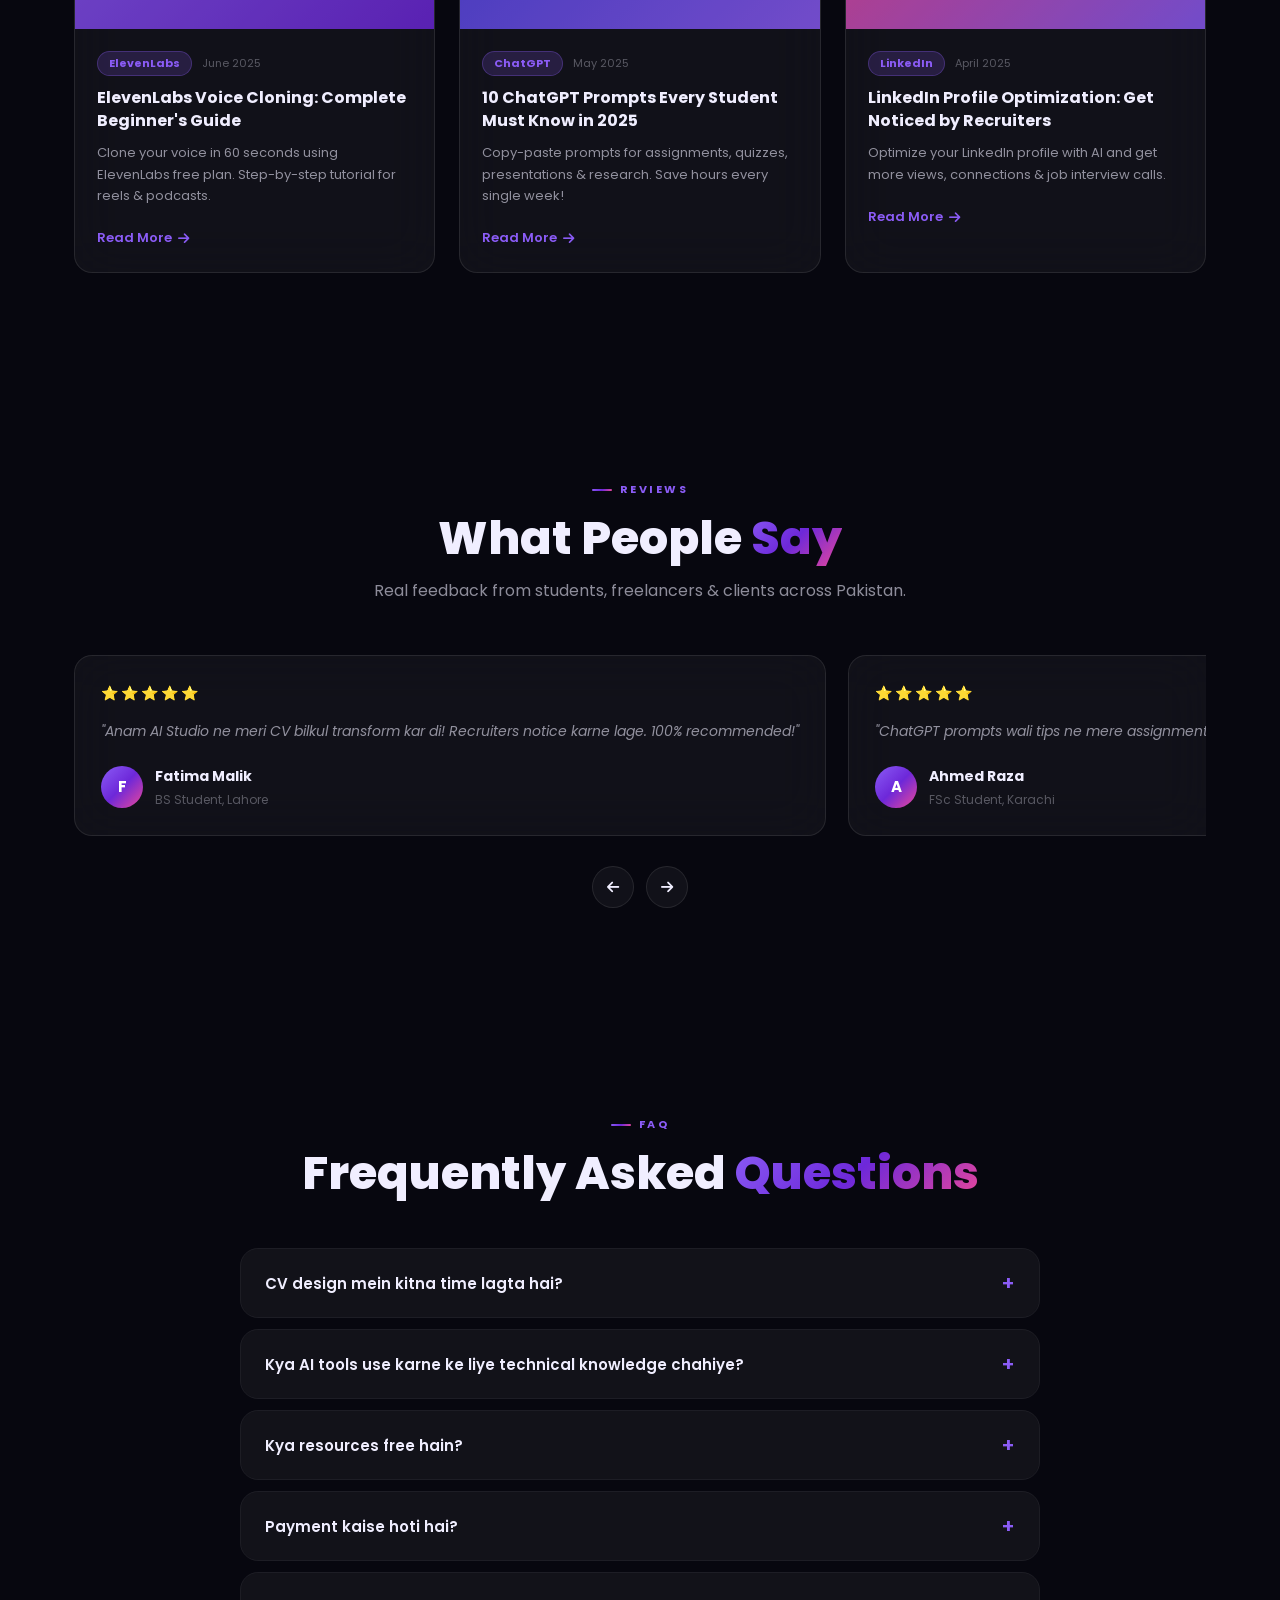
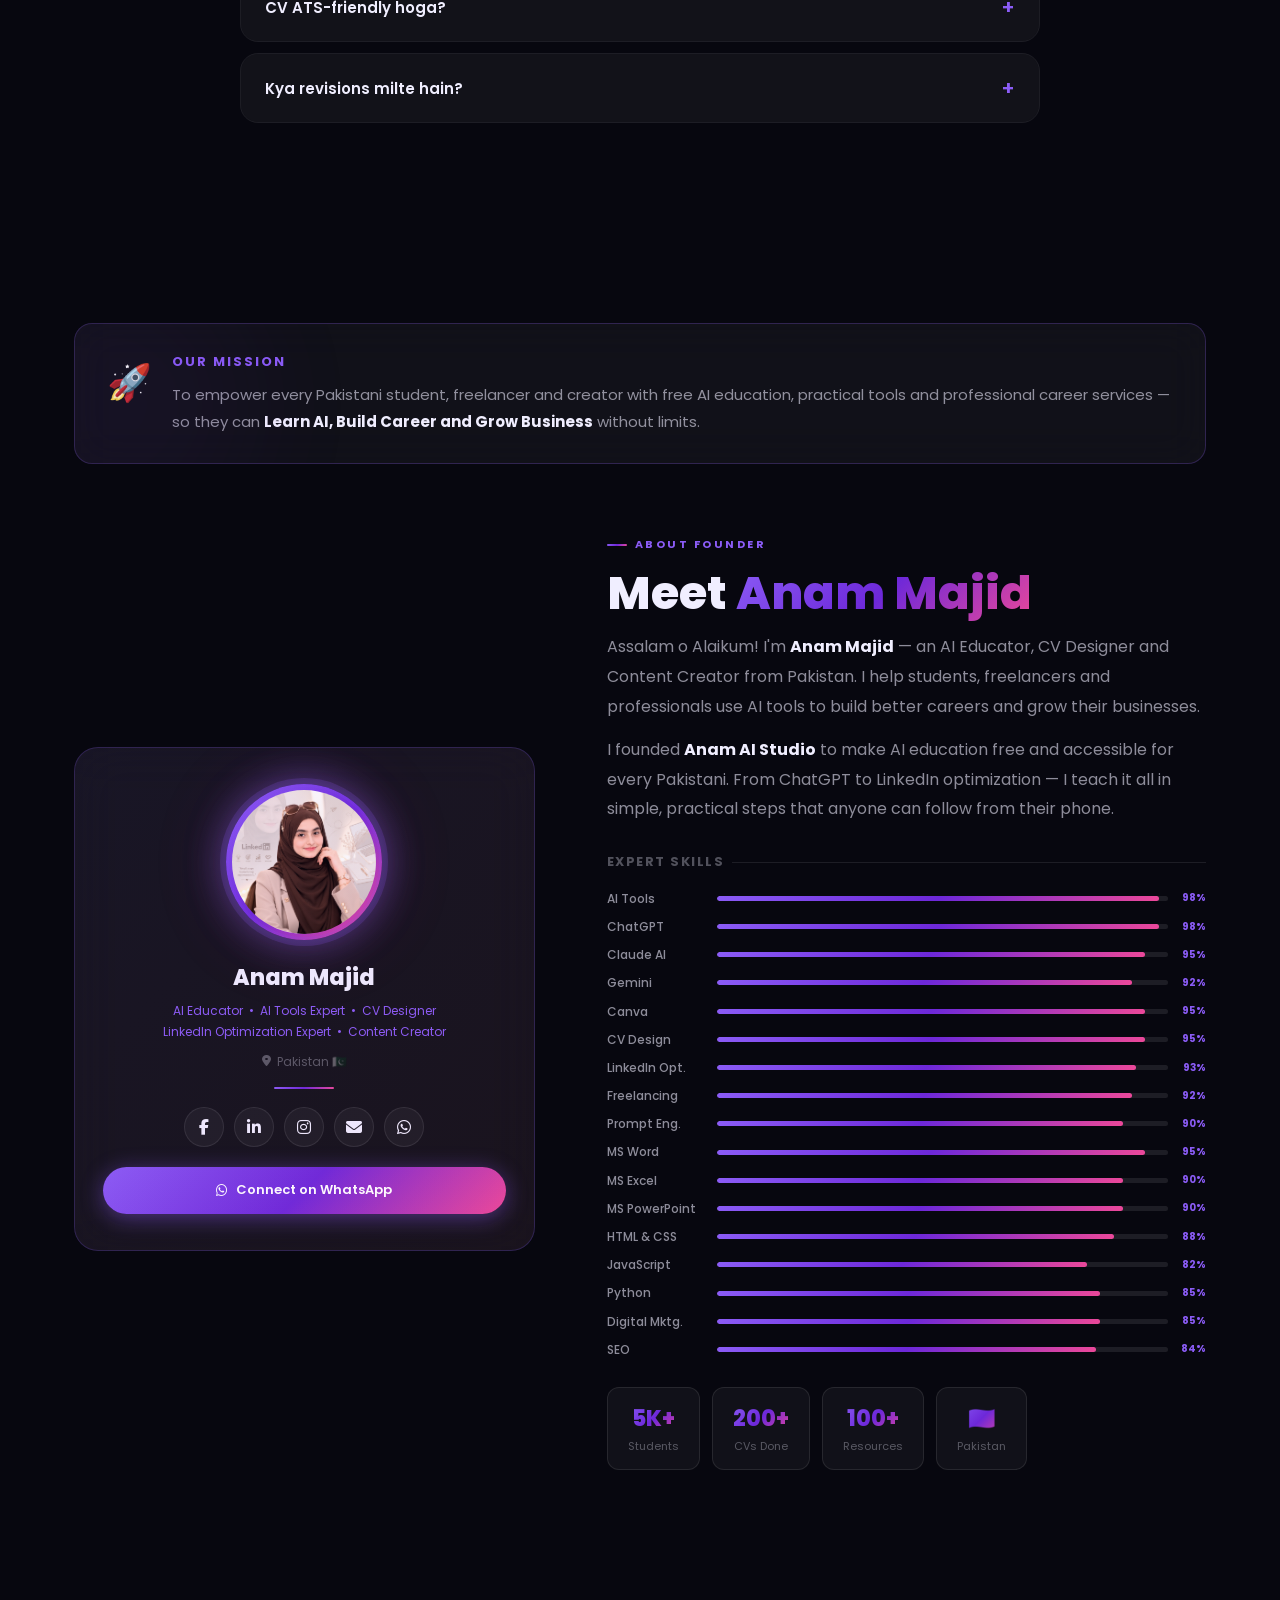
==== commit 5c88d108: "Add files via upload" ====
--- a/index.html
+++ b/index.html
@@ -9,12 +9,12 @@
 <meta property="og:title" content="Anam AI Studio — Learn AI · Build Career · Grow Business"/>
 <meta property="og:description" content="Free AI tools, tips & professional CV design. Pakistan's #1 AI learning studio."/>
 <meta property="og:type" content="website"/>
-<img src="logo.png" alt="Anam AI Studio Logo">
+<meta property="og:image" content="logo.png"/>
 <meta name="twitter:card" content="summary_large_image"/>
 <meta name="twitter:title" content="Anam AI Studio"/>
 <meta name="twitter:description" content="Learn AI · Build Career · Grow Business"/>
 <title>Anam AI Studio — Learn AI · Build Career · Grow Business</title>
-<link rel="icon" href="href="logo.png"type="image/png"/>
+<link rel="icon" href="logo.png" type="image/png"/>
 <link rel="stylesheet" href="style.css"/>
 <link rel="stylesheet" href="https://cdnjs.cloudflare.com/ajax/libs/font-awesome/6.5.0/css/all.min.css"/>
 </head>
@@ -22,7 +22,7 @@
 
 <!-- LOADER -->
 <div id="loader">
-  <div class="l-logo"><img src="logo.png alt="Anam AI Studio Logo"/></div>
+  <div class="l-logo"><img src="logo.png" alt="Anam AI Studio Logo"/></div>
   <div class="l-bar"><div class="l-bar-fill"></div></div>
   <div class="l-text">LOADING…</div>
 </div>
@@ -31,7 +31,7 @@
 <nav id="nav">
  <div class="container nav-wrap">
   <a href="#hero" class="nav-logo">
-   <img src="logo.png" alt="Logo">
+   <img src="logo.png" alt="Logo"/>
    <div class="nav-logo-txt">Anam AI Studio<span>LEARN AI · GROW CAREER · BUILD FUTURE</span></div>
   </a>
   <ul class="nav-links">
@@ -63,6 +63,8 @@
  <a href="#resources"><i class="fas fa-book-open"></i>Resources</a>
  <a href="#courses"><i class="fas fa-graduation-cap"></i>Courses</a>
  <a href="#templates"><i class="fas fa-palette"></i>Canva Templates</a>
+ <a href="#cv-gallery"><i class="fas fa-id-card"></i>CV Gallery</a>
+ <a href="#portfolio"><i class="fas fa-briefcase"></i>Portfolio</a>
  <a href="#cv"><i class="fas fa-file-alt"></i>CV Design</a>
  <a href="#blog"><i class="fas fa-pen-nib"></i>Blog</a>
  <a href="#testimonials"><i class="fas fa-star"></i>Reviews</a>
@@ -94,7 +96,7 @@
    </div>
   </div>
   <div class="hero-photo-wrap reveal d2">
-   <div class="hero-photo-ring"><img src= <img src="founder.png"alt="Anam Majid — Founder Anam AI Studio"/></div>
+   <div class="hero-photo-ring"><img src="founder.png" alt="Anam Majid — Founder Anam AI Studio"/></div>
    <div class="hero-fc hfc1"><div class="fc-ico">🤖</div>AI Tips Daily</div>
    <div class="hero-fc hfc2"><div class="fc-ico">✨</div>CV in 24h</div>
    <div class="hero-fc hfc3"><div class="fc-ico">🎓</div>Free Resources</div>
@@ -653,7 +655,7 @@
    <div class="cv-preview reveal d2">
     <!-- Founder photo in CV card -->
     <div class="cv-hd">
-     <div class="cv-av-photo"><img src="./assets/founder.png" alt="Anam Majid"/></div>
+     <div class="cv-av-photo"><img src="founder.png" alt="Anam Majid"/></div>
      <div>
       <div style="font-size:16px;font-weight:800;color:var(--txt)">Anam Majid</div>
       <div style="font-size:11px;color:var(--p1);margin-top:3px;line-height:1.5">AI Educator • CV Designer<br>LinkedIn Optimization Expert</div>
@@ -674,6 +676,206 @@
  </div>
 </section>
 
+<!-- CV TEMPLATE GALLERY -->
+<section class="section" id="cv-gallery">
+ <div class="container">
+  <div class="reveal" style="text-align:center">
+   <span class="eyebrow">CV Portfolio Gallery</span>
+   <h2 class="h2">Premium <span class="g">CV Templates</span></h2>
+   <p class="sub" style="margin:0 auto">Hand-picked resume designs across every style — pick one as your starting point or let me design something custom for you.</p>
+  </div>
+
+  <div class="cv-gallery-grid">
+
+   <div class="card cv-gal-card reveal d1">
+    <div class="cv-gal-preview" style="background:linear-gradient(160deg,#1e1b3a,#3B2A6B)">
+     <div class="cv-gal-mock">
+      <div class="cgm-head"></div>
+      <div class="cgm-line w90"></div><div class="cgm-line w70"></div>
+      <div class="cgm-block"></div>
+      <div class="cgm-line w80"></div><div class="cgm-line w60"></div>
+     </div>
+     <span class="cv-gal-tag">Modern</span>
+    </div>
+    <div class="cv-gal-body">
+     <div class="cv-gal-name">Modern CV Template</div>
+     <div class="cv-gal-cat">Modern · Clean Layout</div>
+     <div class="cv-gal-actions">
+      <a href="https://www.canva.com" target="_blank" class="btn btn-g" style="font-size:12px;padding:9px 16px">Use Template</a>
+      <a href="https://wa.me/923166687805?text=Hi%20Anam!%20I%20want%20a%20Modern%20CV." target="_blank" class="btn btn-p" style="font-size:12px;padding:9px 16px">Order Custom CV</a>
+     </div>
+    </div>
+   </div>
+
+   <div class="card cv-gal-card reveal d2">
+    <div class="cv-gal-preview" style="background:linear-gradient(160deg,#0f2027,#203a43)">
+     <div class="cv-gal-mock">
+      <div class="cgm-head" style="border-radius:50%;width:38px;height:38px"></div>
+      <div class="cgm-line w70"></div><div class="cgm-line w50"></div>
+      <div class="cgm-block" style="height:34px"></div>
+      <div class="cgm-line w90"></div><div class="cgm-line w80"></div><div class="cgm-line w60"></div>
+     </div>
+     <span class="cv-gal-tag tag-ats">ATS Friendly</span>
+    </div>
+    <div class="cv-gal-body">
+     <div class="cv-gal-name">ATS-Friendly Resume</div>
+     <div class="cv-gal-cat">Applicant Tracking System Safe</div>
+     <div class="cv-gal-actions">
+      <a href="https://www.canva.com" target="_blank" class="btn btn-g" style="font-size:12px;padding:9px 16px">Use Template</a>
+      <a href="https://wa.me/923166687805?text=Hi%20Anam!%20I%20want%20an%20ATS-Friendly%20CV." target="_blank" class="btn btn-p" style="font-size:12px;padding:9px 16px">Order Custom CV</a>
+     </div>
+    </div>
+   </div>
+
+   <div class="card cv-gal-card reveal d3">
+    <div class="cv-gal-preview" style="background:linear-gradient(160deg,#3a1c4e,#7C3AED)">
+     <div class="cv-gal-mock cgm-creative">
+      <div class="cgm-circle"></div>
+      <div class="cgm-line w60"></div><div class="cgm-line w40"></div>
+      <div class="cgm-dots"><span></span><span></span><span></span></div>
+      <div class="cgm-line w80"></div>
+     </div>
+     <span class="cv-gal-tag tag-creative">Creative</span>
+    </div>
+    <div class="cv-gal-body">
+     <div class="cv-gal-name">Creative Resume Template</div>
+     <div class="cv-gal-cat">Bold · Eye-Catching Design</div>
+     <div class="cv-gal-actions">
+      <a href="https://www.canva.com" target="_blank" class="btn btn-g" style="font-size:12px;padding:9px 16px">Use Template</a>
+      <a href="https://wa.me/923166687805?text=Hi%20Anam!%20I%20want%20a%20Creative%20CV." target="_blank" class="btn btn-p" style="font-size:12px;padding:9px 16px">Order Custom CV</a>
+     </div>
+    </div>
+   </div>
+
+   <div class="card cv-gal-card reveal d1">
+    <div class="cv-gal-preview" style="background:linear-gradient(160deg,#1a1a2e,#16213e)">
+     <div class="cv-gal-mock cgm-minimal">
+      <div class="cgm-line w50" style="height:10px;margin-bottom:18px"></div>
+      <div class="cgm-line w90"></div><div class="cgm-line w90"></div><div class="cgm-line w70"></div>
+      <div class="cgm-line w90" style="margin-top:18px"></div><div class="cgm-line w60"></div>
+     </div>
+     <span class="cv-gal-tag tag-minimal">Minimal</span>
+    </div>
+    <div class="cv-gal-body">
+     <div class="cv-gal-name">Minimal Resume Template</div>
+     <div class="cv-gal-cat">Simple · Distraction-Free</div>
+     <div class="cv-gal-actions">
+      <a href="https://www.canva.com" target="_blank" class="btn btn-g" style="font-size:12px;padding:9px 16px">Use Template</a>
+      <a href="https://wa.me/923166687805?text=Hi%20Anam!%20I%20want%20a%20Minimal%20CV." target="_blank" class="btn btn-p" style="font-size:12px;padding:9px 16px">Order Custom CV</a>
+     </div>
+    </div>
+   </div>
+
+   <div class="card cv-gal-card reveal d2">
+    <div class="cv-gal-preview" style="background:linear-gradient(160deg,#232526,#414345)">
+     <div class="cv-gal-mock">
+      <div class="cgm-head" style="width:60px;height:14px;border-radius:4px"></div>
+      <div class="cgm-line w90"></div><div class="cgm-line w90"></div>
+      <div class="cgm-block" style="height:30px;margin:10px 0"></div>
+      <div class="cgm-line w70"></div><div class="cgm-line w50"></div>
+     </div>
+     <span class="cv-gal-tag tag-pro">Professional</span>
+    </div>
+    <div class="cv-gal-body">
+     <div class="cv-gal-name">Professional Resume</div>
+     <div class="cv-gal-cat">Corporate · Executive Style</div>
+     <div class="cv-gal-actions">
+      <a href="https://www.canva.com" target="_blank" class="btn btn-g" style="font-size:12px;padding:9px 16px">Use Template</a>
+      <a href="https://wa.me/923166687805?text=Hi%20Anam!%20I%20want%20a%20Professional%20CV." target="_blank" class="btn btn-p" style="font-size:12px;padding:9px 16px">Order Custom CV</a>
+     </div>
+    </div>
+   </div>
+
+   <div class="card cv-gal-card reveal d3">
+    <div class="cv-gal-preview" style="background:linear-gradient(160deg,#4F46E5,#8B5CF6)">
+     <div class="cv-gal-mock">
+      <div class="cgm-head"></div>
+      <div class="cgm-line w80"></div><div class="cgm-line w60"></div>
+      <div style="display:flex;gap:6px;margin:10px 0">
+       <div class="cgm-block" style="flex:1;height:24px"></div>
+       <div class="cgm-block" style="flex:1;height:24px"></div>
+      </div>
+      <div class="cgm-line w90"></div>
+     </div>
+     <span class="cv-gal-tag">Modern</span>
+    </div>
+    <div class="cv-gal-body">
+     <div class="cv-gal-name">Two-Column Modern CV</div>
+     <div class="cv-gal-cat">Modern · Skill-Focused</div>
+     <div class="cv-gal-actions">
+      <a href="https://www.canva.com" target="_blank" class="btn btn-g" style="font-size:12px;padding:9px 16px">Use Template</a>
+      <a href="https://wa.me/923166687805?text=Hi%20Anam!%20I%20want%20a%20Two-Column%20CV." target="_blank" class="btn btn-p" style="font-size:12px;padding:9px 16px">Order Custom CV</a>
+     </div>
+    </div>
+   </div>
+
+  </div>
+ </div>
+</section>
+
+<!-- PORTFOLIO — COMPLETED PROJECTS -->
+<section class="section" id="portfolio">
+ <div class="container">
+  <div class="reveal" style="text-align:center">
+   <span class="eyebrow">Portfolio</span>
+   <h2 class="h2">Completed <span class="g">Client Projects</span></h2>
+   <p class="sub" style="margin:0 auto">A look at real CV designs delivered to happy clients across Pakistan.</p>
+  </div>
+
+  <div class="portfolio-grid">
+
+   <div class="card pf-card reveal d1">
+    <div class="pf-preview" style="background:linear-gradient(160deg,#1e1b3a,#3B2A6B)">
+     <div class="cv-gal-mock"><div class="cgm-head"></div><div class="cgm-line w90"></div><div class="cgm-line w70"></div><div class="cgm-block"></div><div class="cgm-line w80"></div></div>
+     <span class="pf-badge pf-paid"><i class="fas fa-check-circle"></i> Payment Completed</span>
+    </div>
+    <div class="pf-body">
+     <div class="pf-title">Professional Resume</div>
+     <div class="pf-tags"><span class="pill pill-free">Client Delivered</span><span class="pill">Professional Resume</span></div>
+    </div>
+   </div>
+
+   <div class="card pf-card reveal d2">
+    <div class="pf-preview" style="background:linear-gradient(160deg,#0f2027,#203a43)">
+     <div class="cv-gal-mock cgm-minimal"><div class="cgm-line w50" style="height:10px;margin-bottom:14px"></div><div class="cgm-line w90"></div><div class="cgm-line w90"></div><div class="cgm-line w70"></div></div>
+     <span class="pf-badge pf-paid"><i class="fas fa-check-circle"></i> Payment Completed</span>
+    </div>
+    <div class="pf-body">
+     <div class="pf-title">ATS-Optimized CV</div>
+     <div class="pf-tags"><span class="pill pill-free">Client Delivered</span><span class="pill">Professional Resume</span></div>
+    </div>
+   </div>
+
+   <div class="card pf-card reveal d3">
+    <div class="pf-preview" style="background:linear-gradient(160deg,#3a1c4e,#7C3AED)">
+     <div class="cv-gal-mock cgm-creative"><div class="cgm-circle"></div><div class="cgm-line w60"></div><div class="cgm-dots"><span></span><span></span><span></span></div></div>
+     <span class="pf-badge pf-paid"><i class="fas fa-check-circle"></i> Payment Completed</span>
+    </div>
+    <div class="pf-body">
+     <div class="pf-title">Creative Designer CV</div>
+     <div class="pf-tags"><span class="pill pill-free">Client Delivered</span><span class="pill">Professional Resume</span></div>
+    </div>
+   </div>
+
+   <div class="card pf-card reveal d1">
+    <div class="pf-preview" style="background:linear-gradient(160deg,#232526,#414345)">
+     <div class="cv-gal-mock"><div class="cgm-head" style="width:60px;height:14px;border-radius:4px"></div><div class="cgm-line w90"></div><div class="cgm-block" style="height:28px"></div><div class="cgm-line w70"></div></div>
+     <span class="pf-badge pf-paid"><i class="fas fa-check-circle"></i> Payment Completed</span>
+    </div>
+    <div class="pf-body">
+     <div class="pf-title">Corporate Executive CV</div>
+     <div class="pf-tags"><span class="pill pill-free">Client Delivered</span><span class="pill">Professional Resume</span></div>
+    </div>
+   </div>
+
+  </div>
+
+  <div style="text-align:center;margin-top:40px" class="reveal">
+   <a href="https://wa.me/923166687805?text=Hi%20Anam!%20I%20want%20to%20order%20a%20CV." target="_blank" class="btn btn-p"><i class="fab fa-whatsapp"></i>Order Your CV Now</a>
+  </div>
+ </div>
+</section>
+
 <!-- BLOG -->
 <section class="section" id="blog">
  <div class="container">
@@ -780,7 +982,7 @@
    <div class="founder-card reveal">
     <div class="founder-glow-ring">
      <div class="founder-photo">
-      <img src="./assets/founder.png" alt="Anam Majid — Founder Anam AI Studio"/>
+      <img src="founder.png" alt="Anam Majid — Founder Anam AI Studio"/>
      </div>
     </div>
     <div class="founder-name">Anam Majid</div>
@@ -912,7 +1114,7 @@
  <div class="container">
   <div class="ft-grid">
    <div>
-    <div class="ft-logo"><img src="./assets/logo.png" alt="Logo"/><div class="ft-brand">Anam AI Studio</div></div>
+    <div class="ft-logo"><img src="logo.png" alt="Logo"/><div class="ft-brand">Anam AI Studio</div></div>
     <p class="ft-desc">Pakistan's AI learning studio — free tools, tips, CV design & career services. Learn AI · Build Career · Grow Business.</p>
     <div class="social-row">
      <a href="https://www.facebook.com/share/1K9AoiFiLs/" target="_blank" class="soc"><i class="fab fa-facebook-f"></i></a>
--- a/style.css
+++ b/style.css
@@ -514,3 +514,72 @@
 .skill-pct{font-size:10px;font-weight:700;color:var(--p1);width:28px;text-align:right;flex-shrink:0}
 .skill-row{display:flex;align-items:center;gap:8px;margin-bottom:7px}
 .skill-lbl{font-size:11px;color:var(--txt2);width:70px;flex-shrink:0}
+
+/* ══════════════════════════════
+   CV TEMPLATE GALLERY — Premium
+   ══════════════════════════════ */
+.cv-gallery-grid{display:grid;grid-template-columns:repeat(auto-fill,minmax(260px,1fr));gap:24px;margin-top:48px}
+.cv-gal-card{border-radius:var(--r);overflow:hidden}
+.cv-gal-preview{
+  height:260px;position:relative;display:flex;align-items:center;justify-content:center;
+  padding:24px;overflow:hidden;
+}
+.cv-gal-preview::after{
+  content:'';position:absolute;inset:0;
+  background:linear-gradient(180deg,transparent 0%,rgba(0,0,0,.35) 100%);
+  pointer-events:none;
+}
+.cv-gal-mock{
+  width:100%;max-width:170px;background:rgba(255,255,255,.96);
+  border-radius:8px;padding:16px;box-shadow:0 20px 50px rgba(0,0,0,.45);
+  transform:rotate(-2deg);transition:transform var(--t) var(--ease);
+  position:relative;z-index:1;
+}
+.cv-gal-card:hover .cv-gal-mock{transform:rotate(0) scale(1.04)}
+.cgm-head{width:44px;height:44px;border-radius:8px;background:linear-gradient(135deg,#8B5CF6,#6D28D9);margin-bottom:10px}
+.cgm-line{height:6px;background:#E5E0FA;border-radius:3px;margin-bottom:6px}
+.cgm-line.w90{width:90%}.cgm-line.w80{width:80%}.cgm-line.w70{width:70%}
+.cgm-line.w60{width:60%}.cgm-line.w50{width:50%}.cgm-line.w40{width:40%}
+.cgm-block{height:26px;background:#EDE9FE;border-radius:5px;margin:8px 0}
+.cgm-creative .cgm-circle{width:36px;height:36px;border-radius:50%;background:linear-gradient(135deg,#EC4899,#8B5CF6);margin-bottom:10px}
+.cgm-creative .cgm-dots{display:flex;gap:4px;margin:8px 0}
+.cgm-creative .cgm-dots span{width:8px;height:8px;border-radius:50%;background:#A78BFA}
+.cgm-minimal .cgm-line{background:#1E1B4B;opacity:.85}
+.cv-gal-tag{
+  position:absolute;top:14px;right:14px;z-index:2;
+  padding:4px 12px;border-radius:50px;font-size:10px;font-weight:700;letter-spacing:.5px;
+  background:rgba(139,92,246,.85);color:#fff;backdrop-filter:blur(8px);
+}
+.tag-ats{background:rgba(34,197,94,.85)}
+.tag-creative{background:rgba(236,72,153,.85)}
+.tag-minimal{background:rgba(99,102,241,.85)}
+.tag-pro{background:rgba(59,130,246,.85)}
+.cv-gal-body{padding:20px}
+.cv-gal-name{font-size:15px;font-weight:700;margin-bottom:4px;color:var(--txt)}
+.cv-gal-cat{font-size:12px;color:var(--txt3);margin-bottom:16px}
+.cv-gal-actions{display:flex;gap:8px;flex-wrap:wrap}
+.cv-gal-actions .btn{flex:1;justify-content:center;white-space:normal;line-height:1.3}
+
+/* ══════════════════════════════
+   PORTFOLIO — Completed Projects
+   ══════════════════════════════ */
+.portfolio-grid{display:grid;grid-template-columns:repeat(auto-fill,minmax(250px,1fr));gap:24px;margin-top:48px}
+.pf-card{border-radius:var(--r);overflow:hidden}
+.pf-preview{
+  height:230px;position:relative;display:flex;align-items:center;justify-content:center;
+  padding:20px;
+}
+.pf-preview::after{content:'';position:absolute;inset:0;background:linear-gradient(180deg,transparent 50%,rgba(0,0,0,.4) 100%);pointer-events:none}
+.pf-badge{
+  position:absolute;bottom:14px;left:14px;z-index:2;
+  display:inline-flex;align-items:center;gap:6px;
+  padding:6px 14px;border-radius:50px;font-size:11px;font-weight:700;
+  background:rgba(34,197,94,.92);color:#fff;backdrop-filter:blur(8px);
+}
+.pf-body{padding:20px}
+.pf-title{font-size:15px;font-weight:700;margin-bottom:10px;color:var(--txt)}
+.pf-tags{display:flex;gap:8px;flex-wrap:wrap}
+
+@media(max-width:480px){
+  .cv-gal-actions{flex-direction:column}
+}
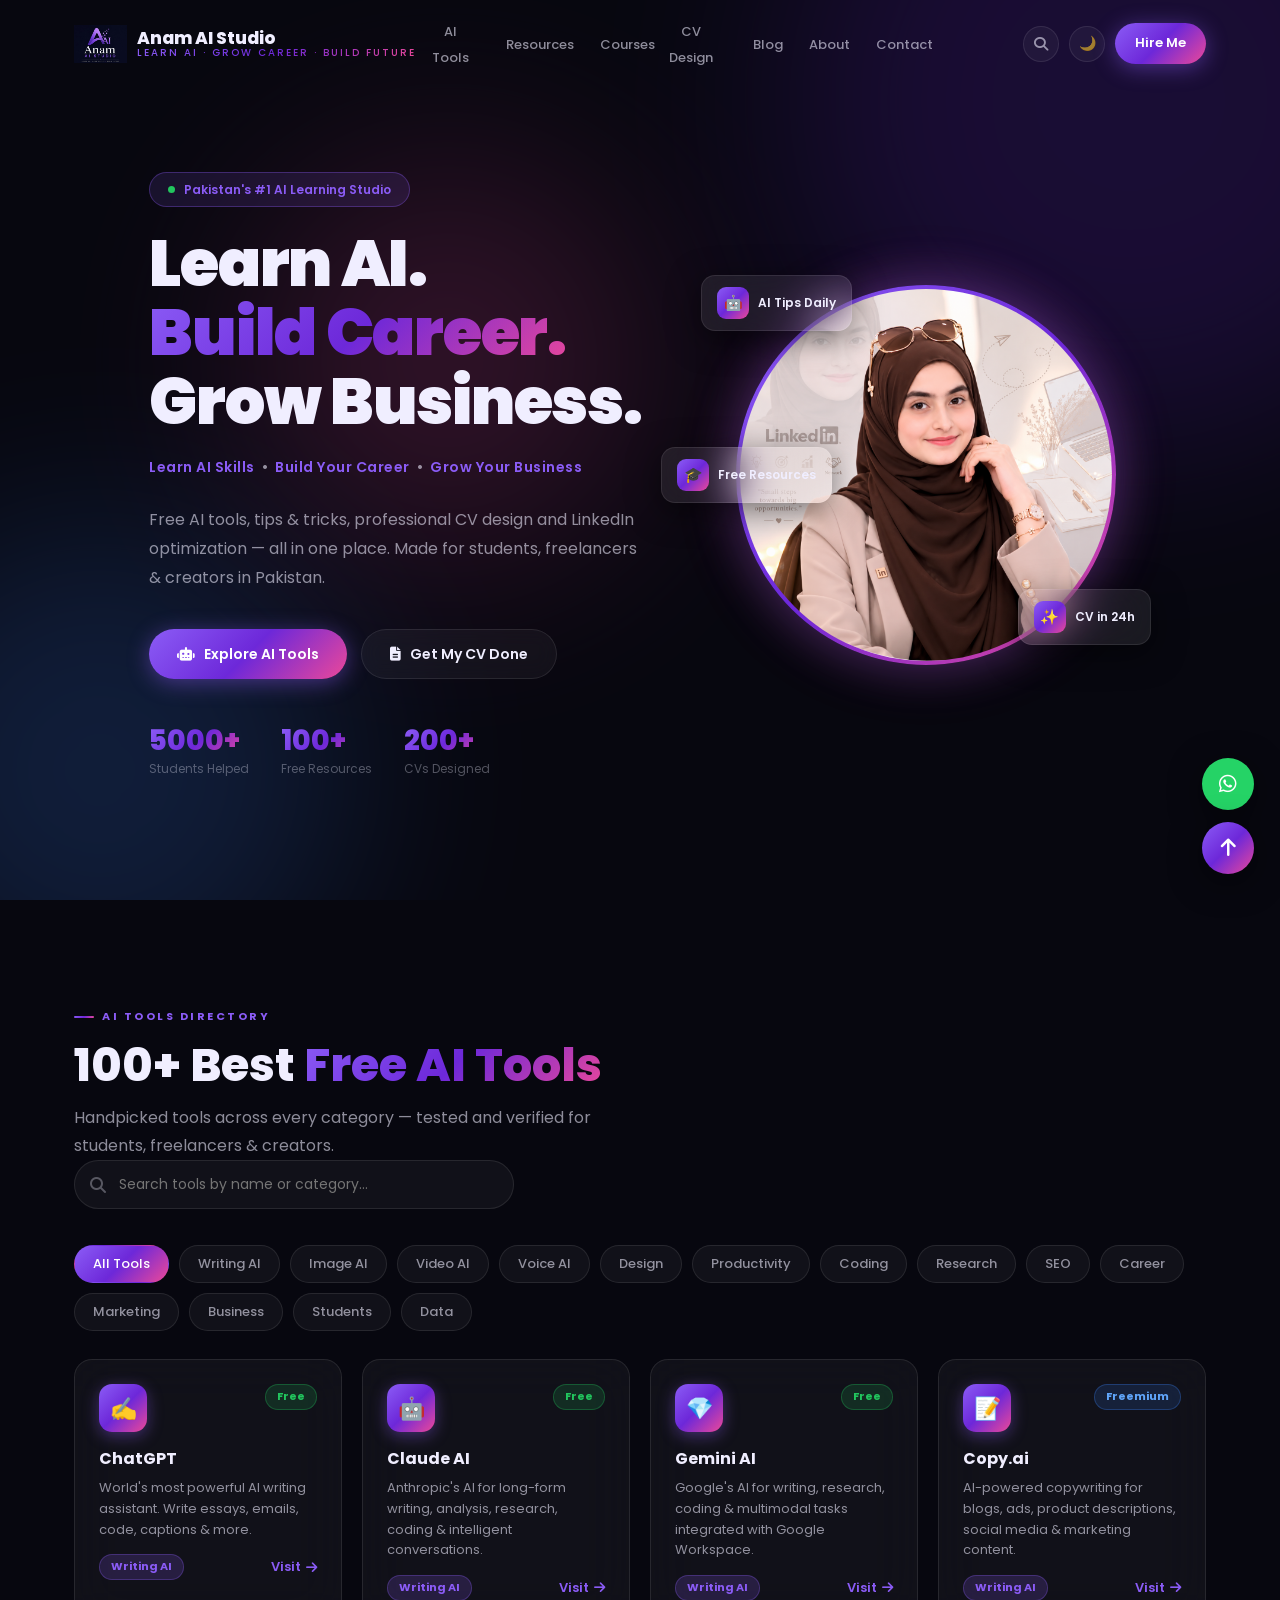
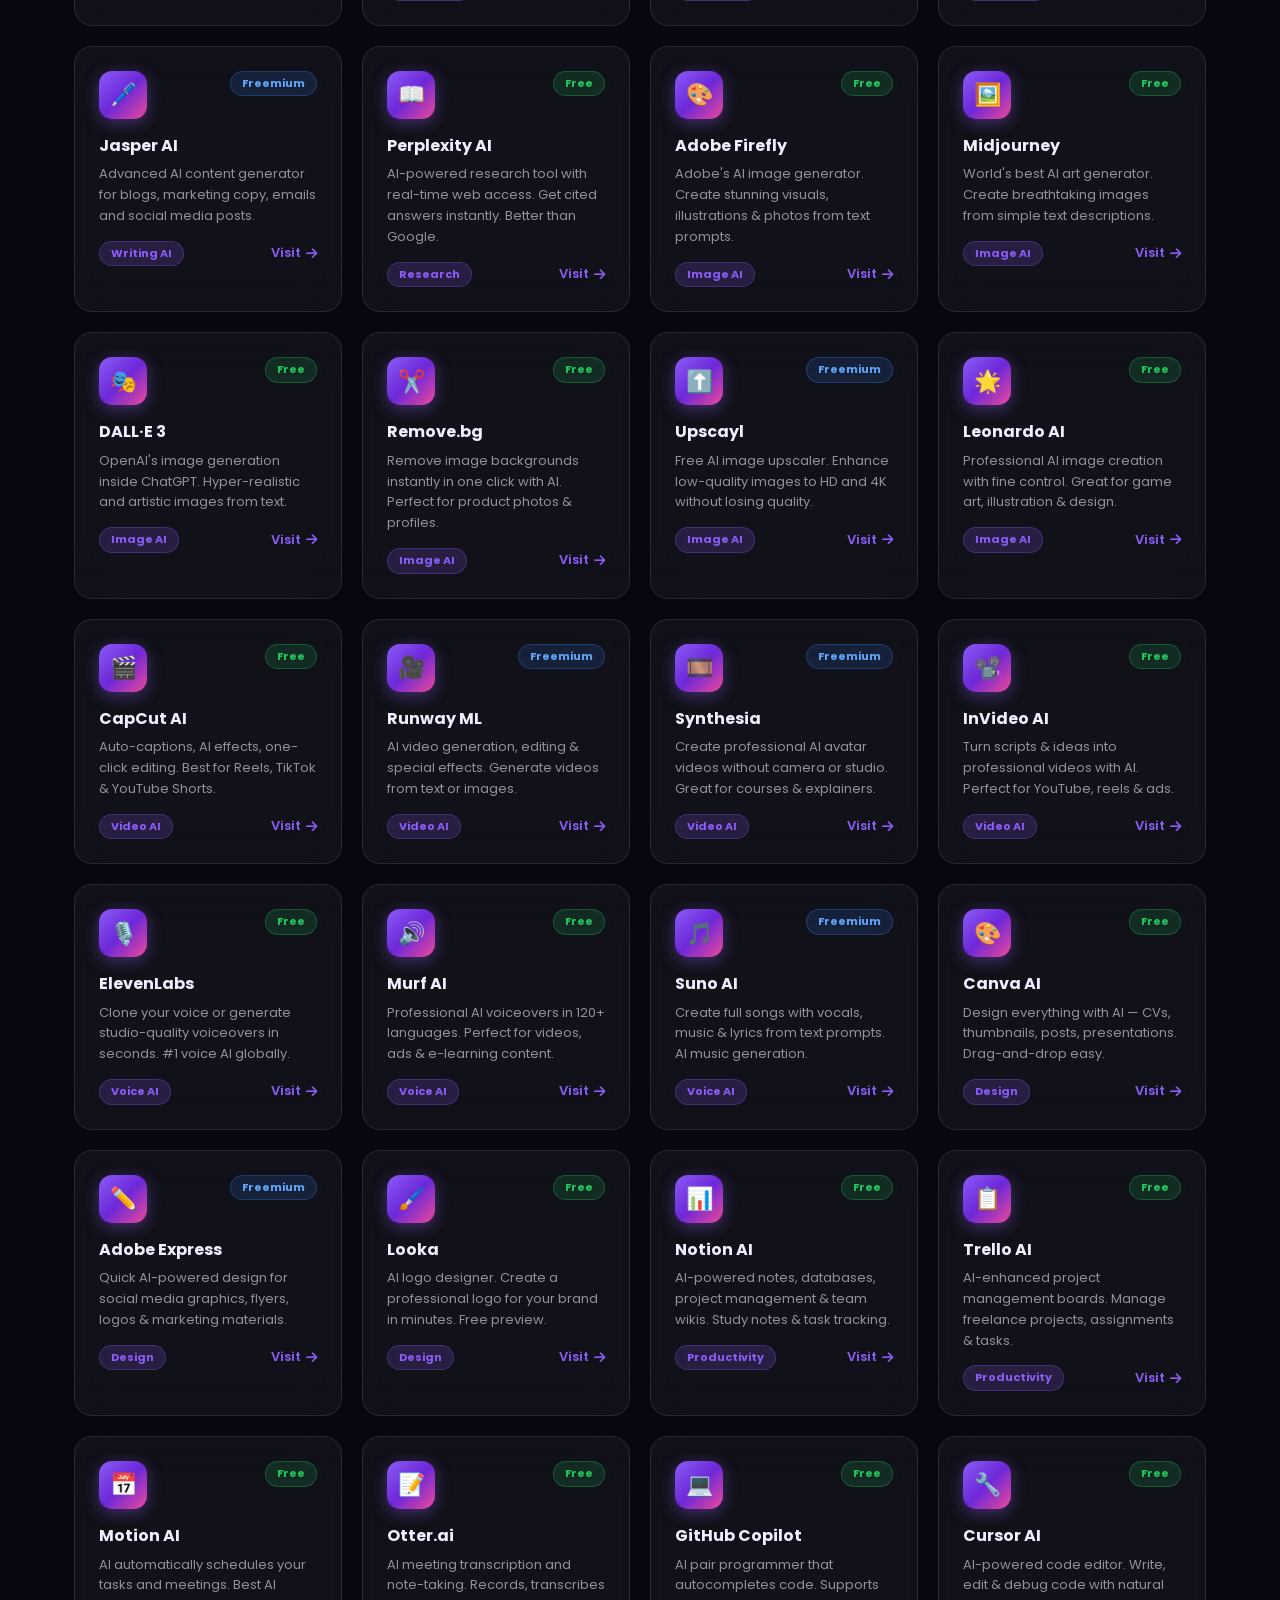
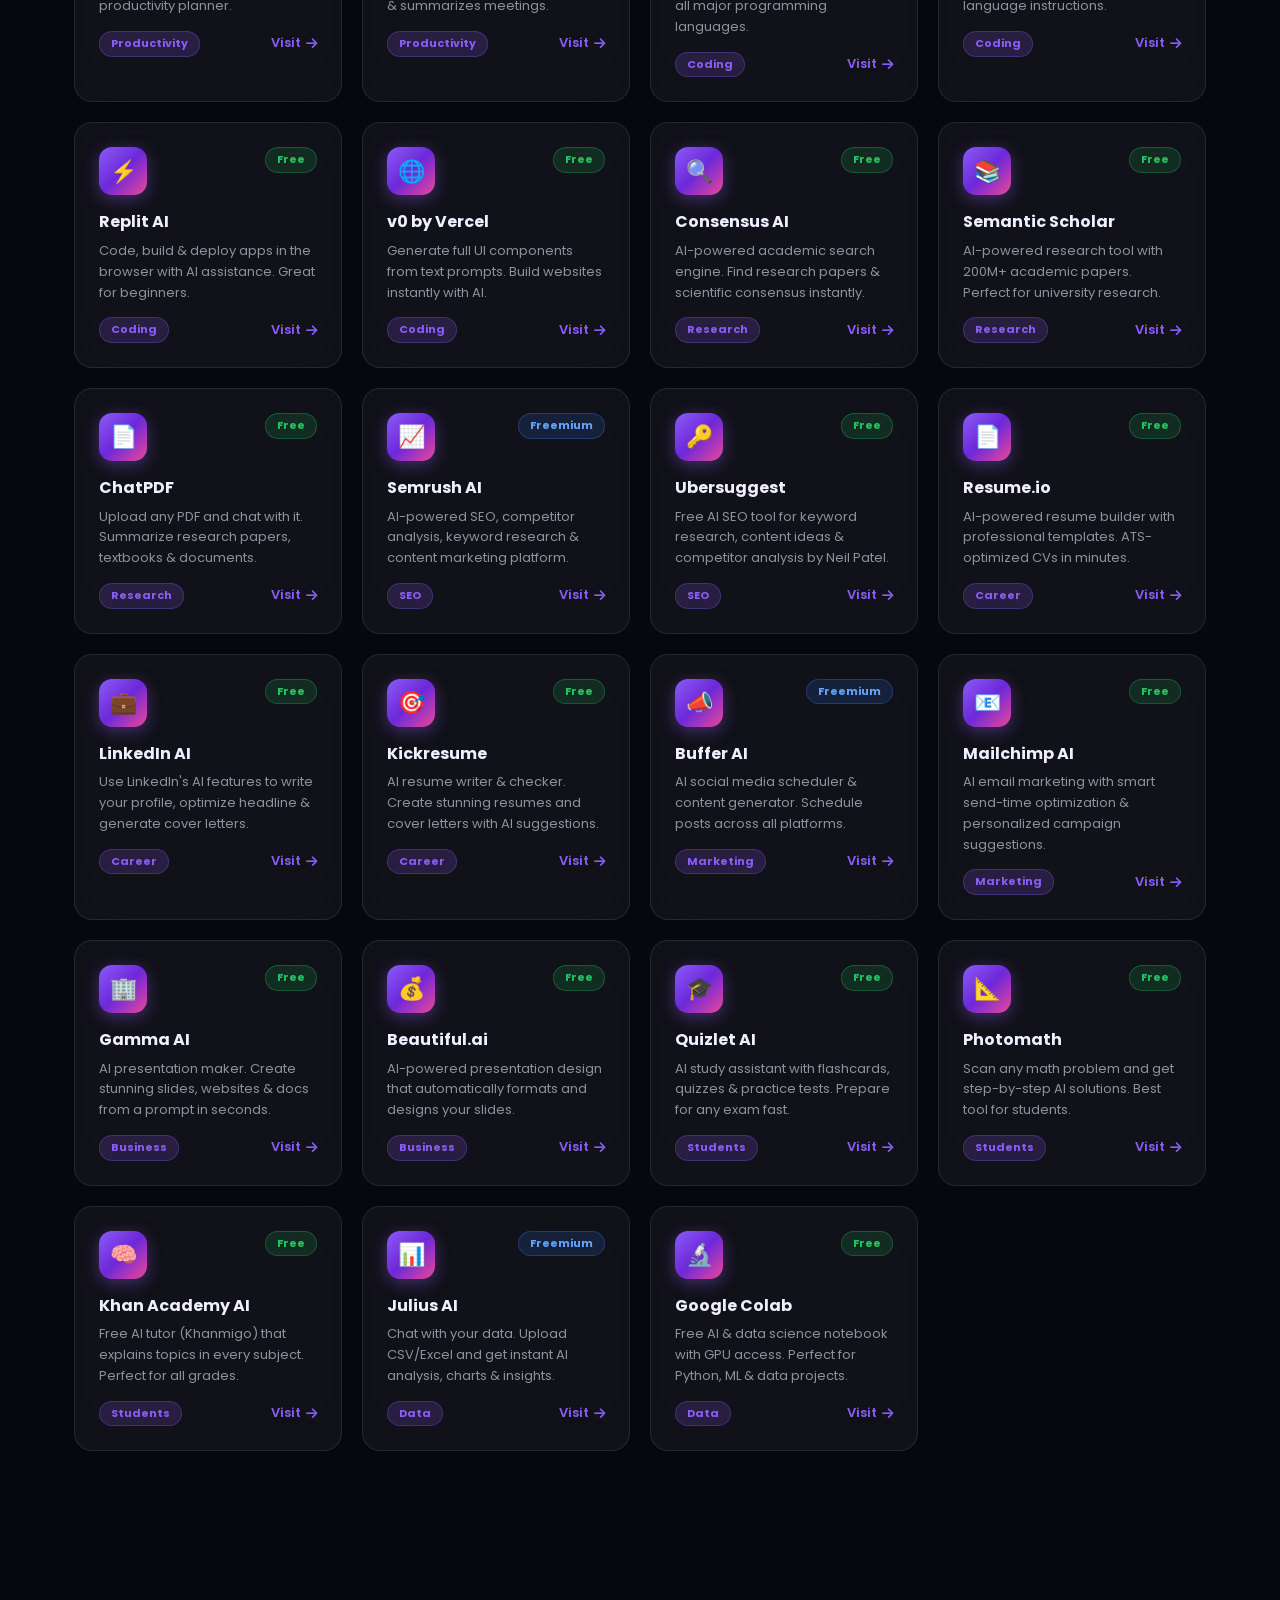
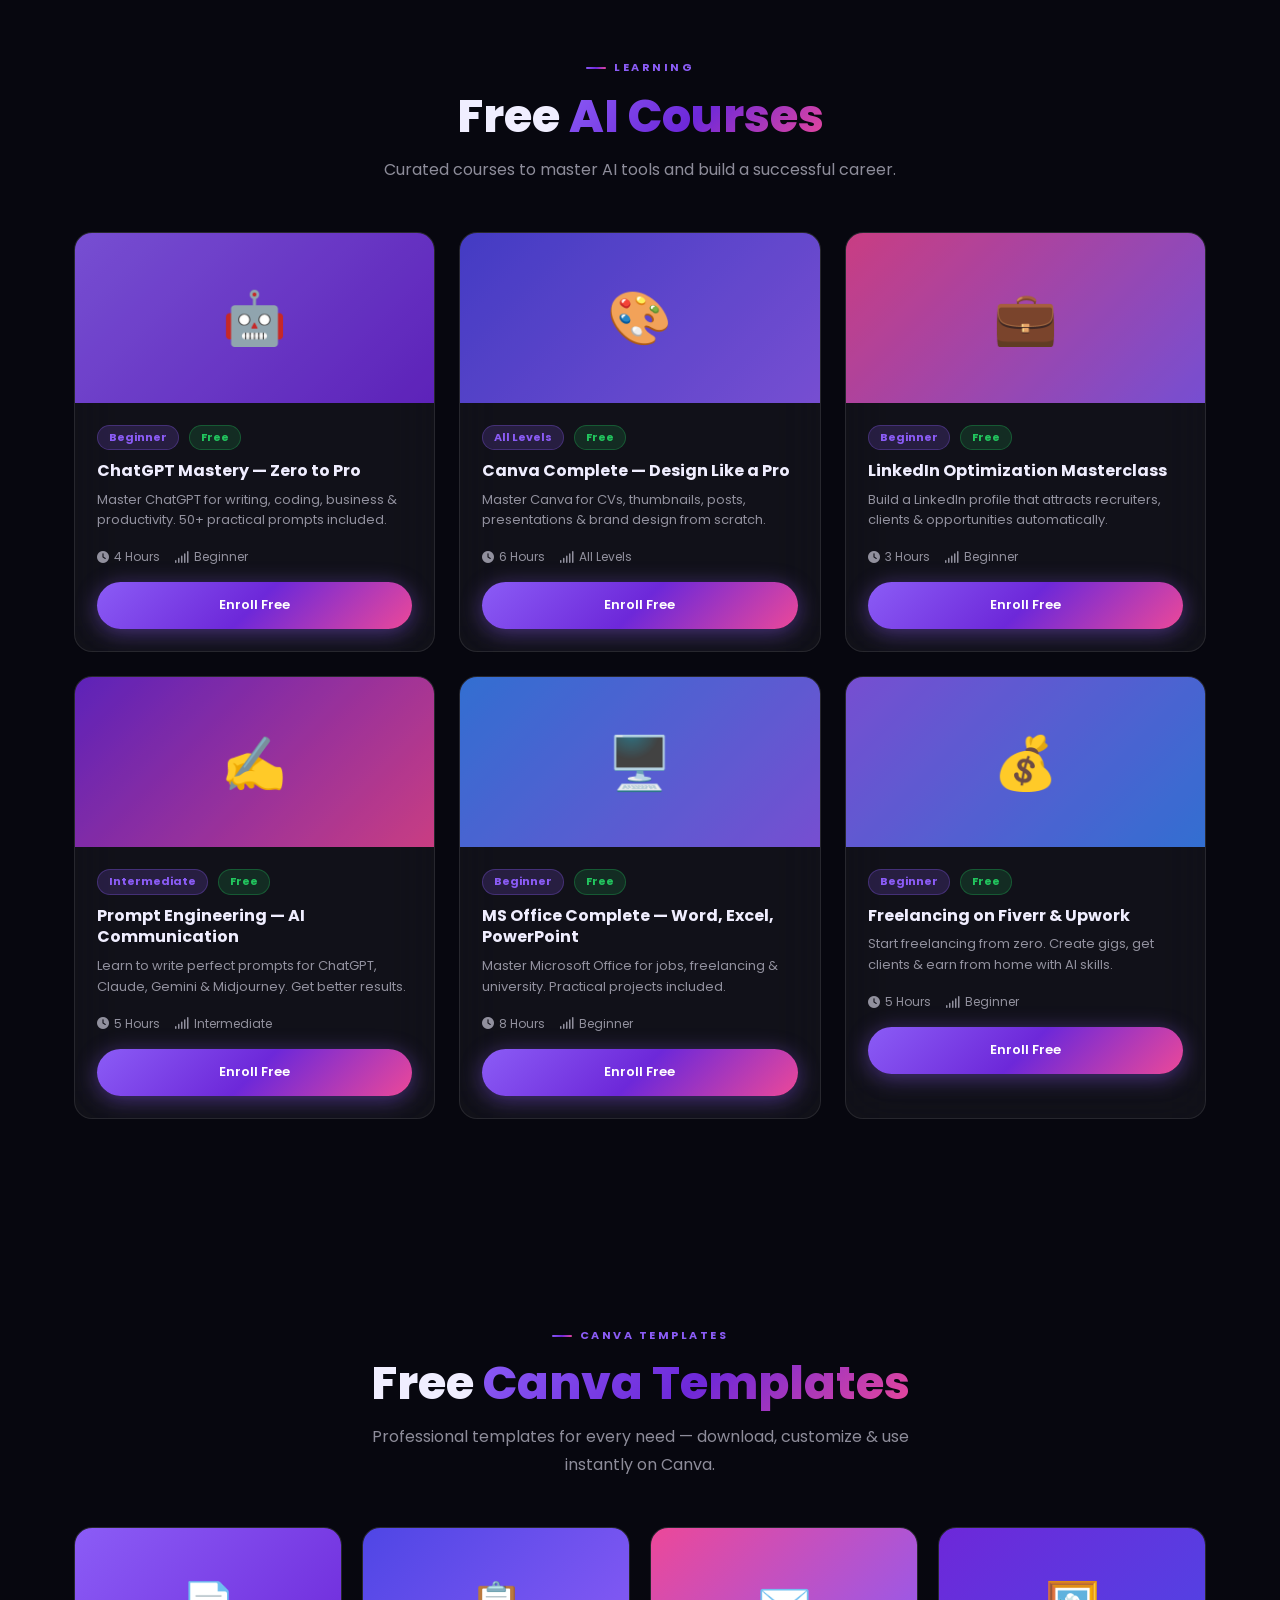
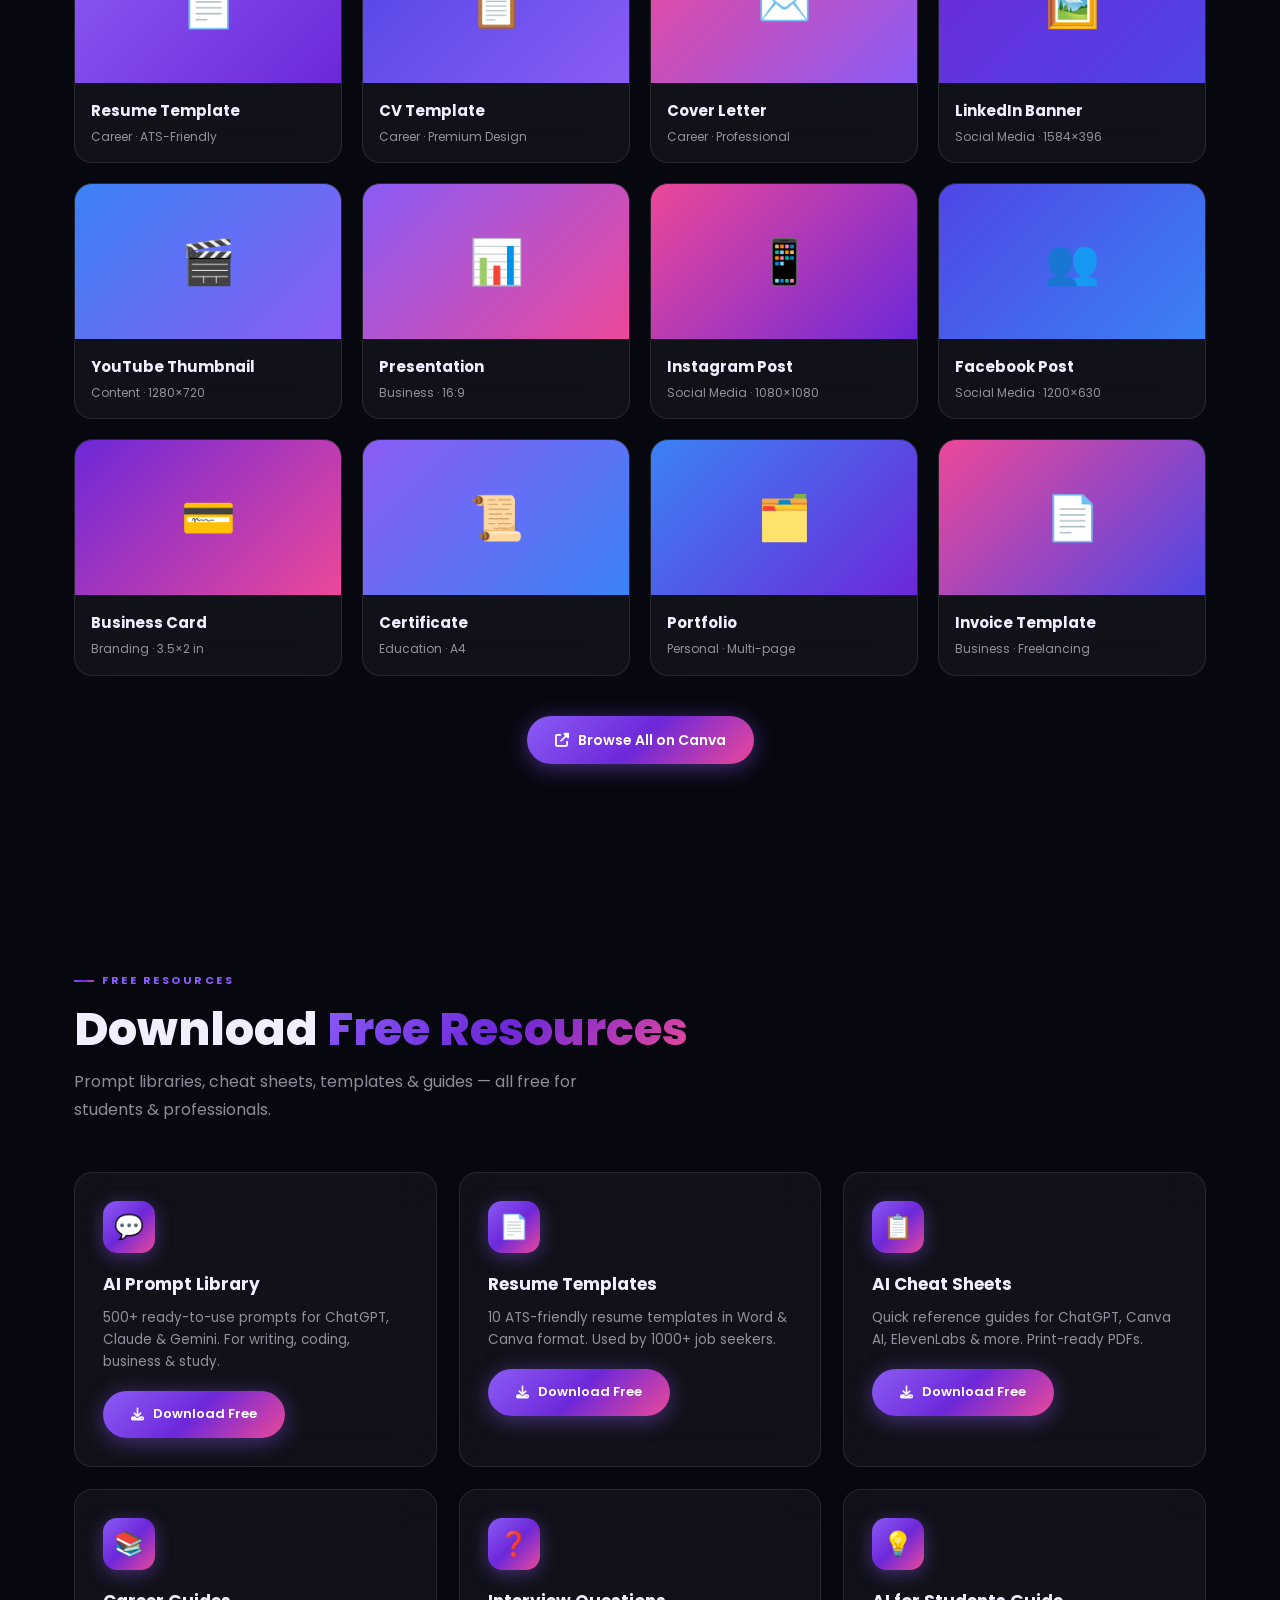
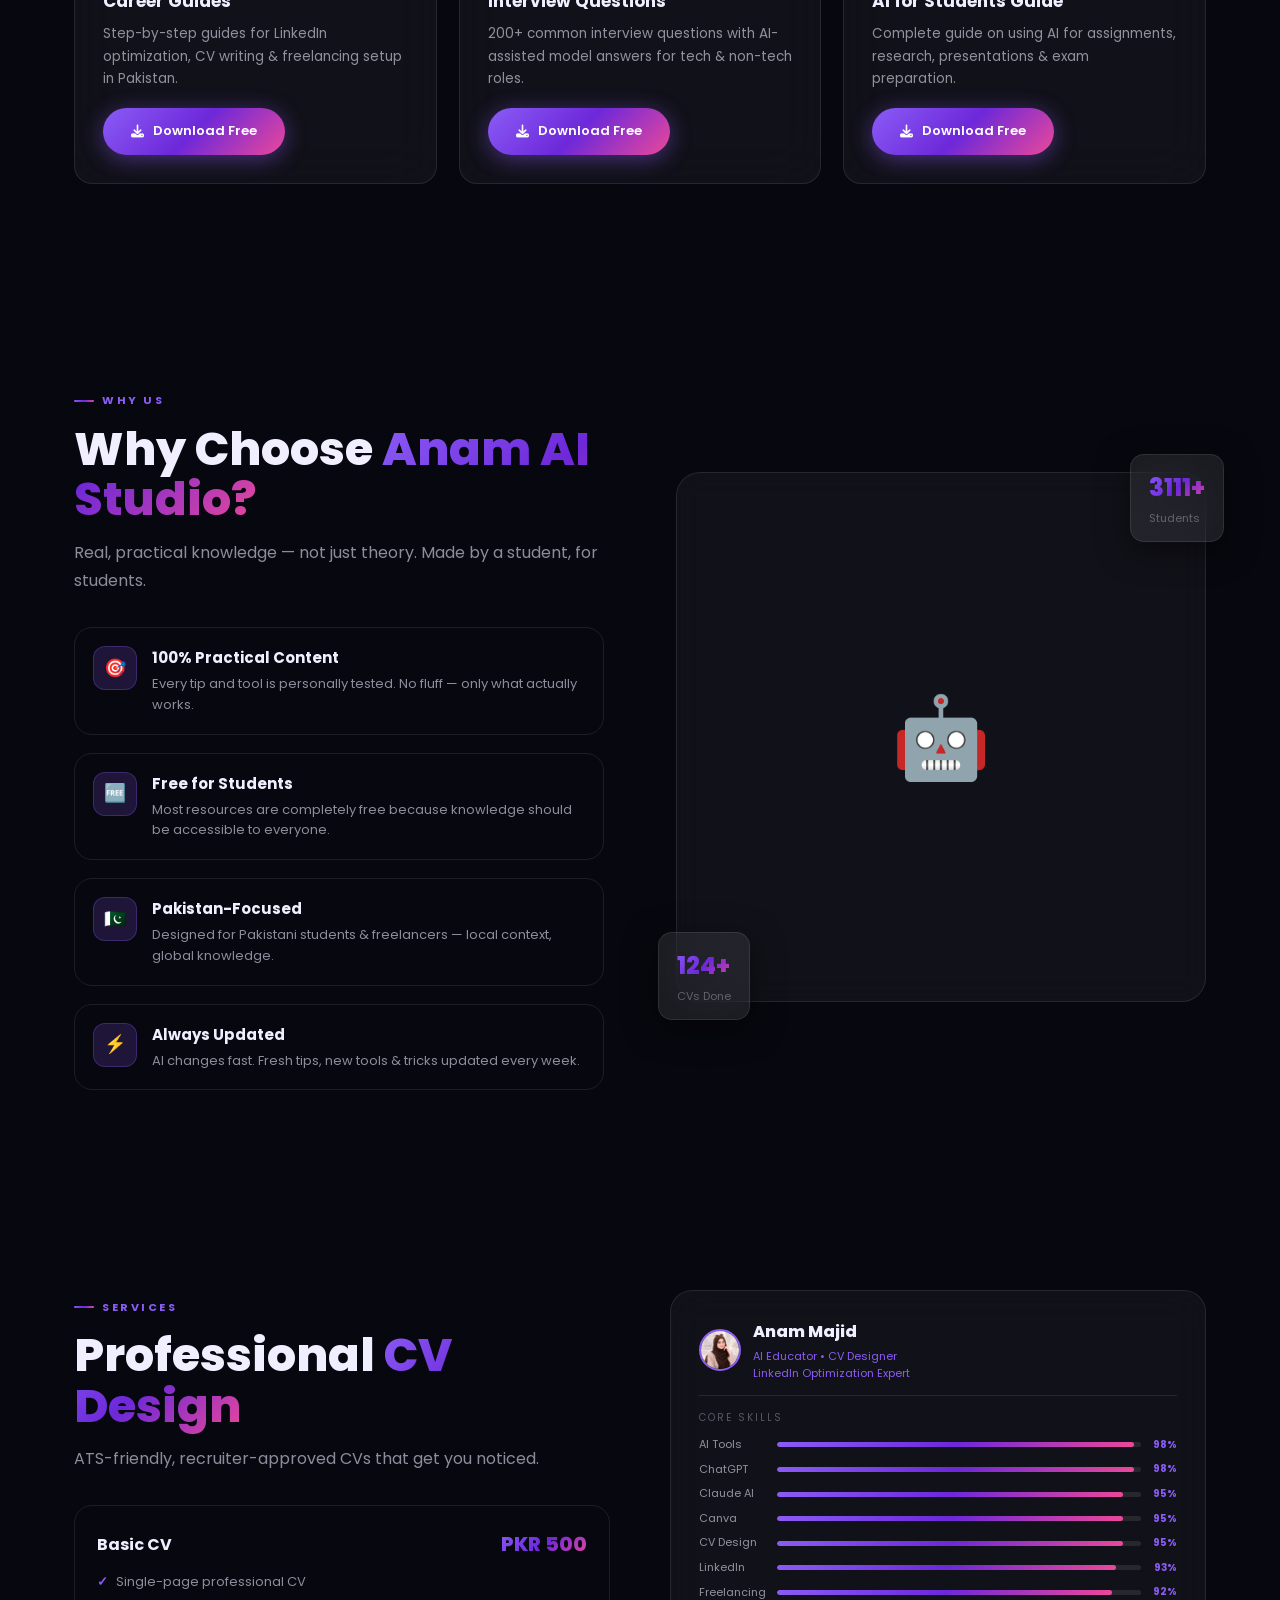
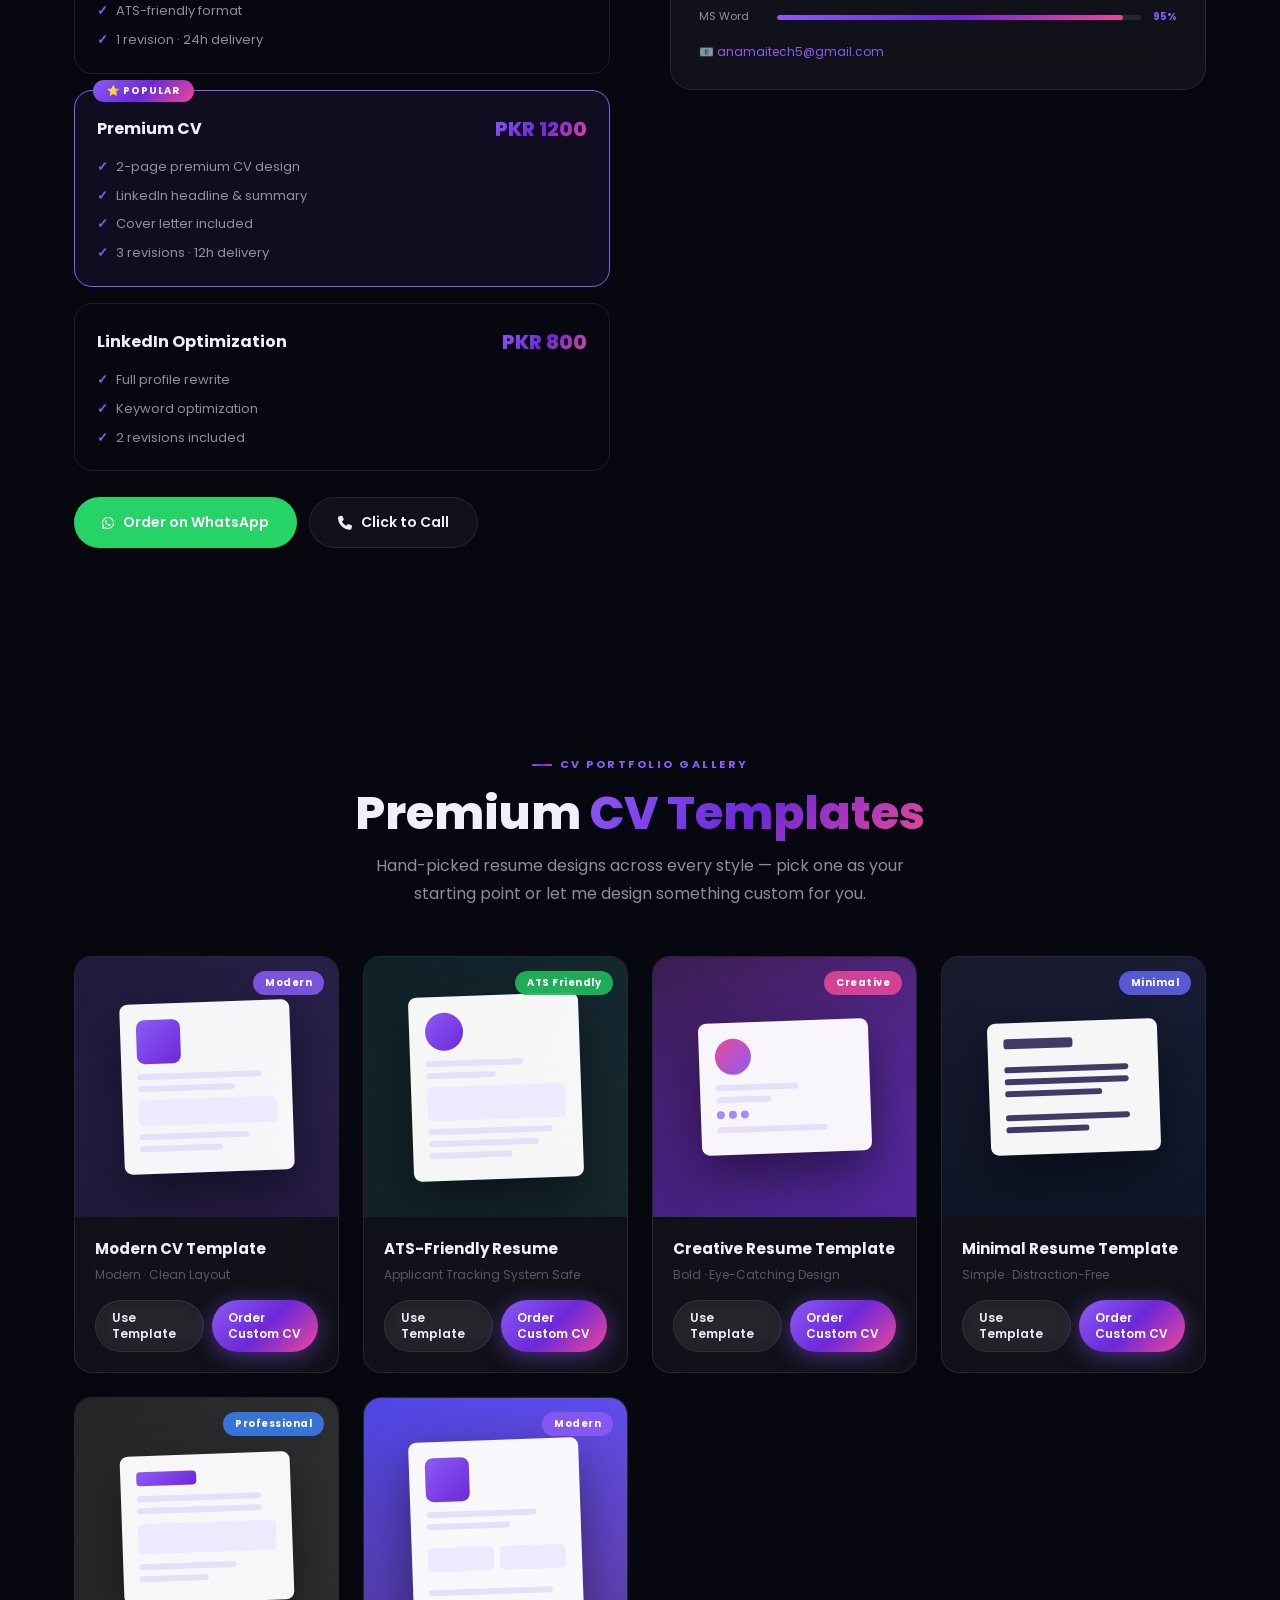
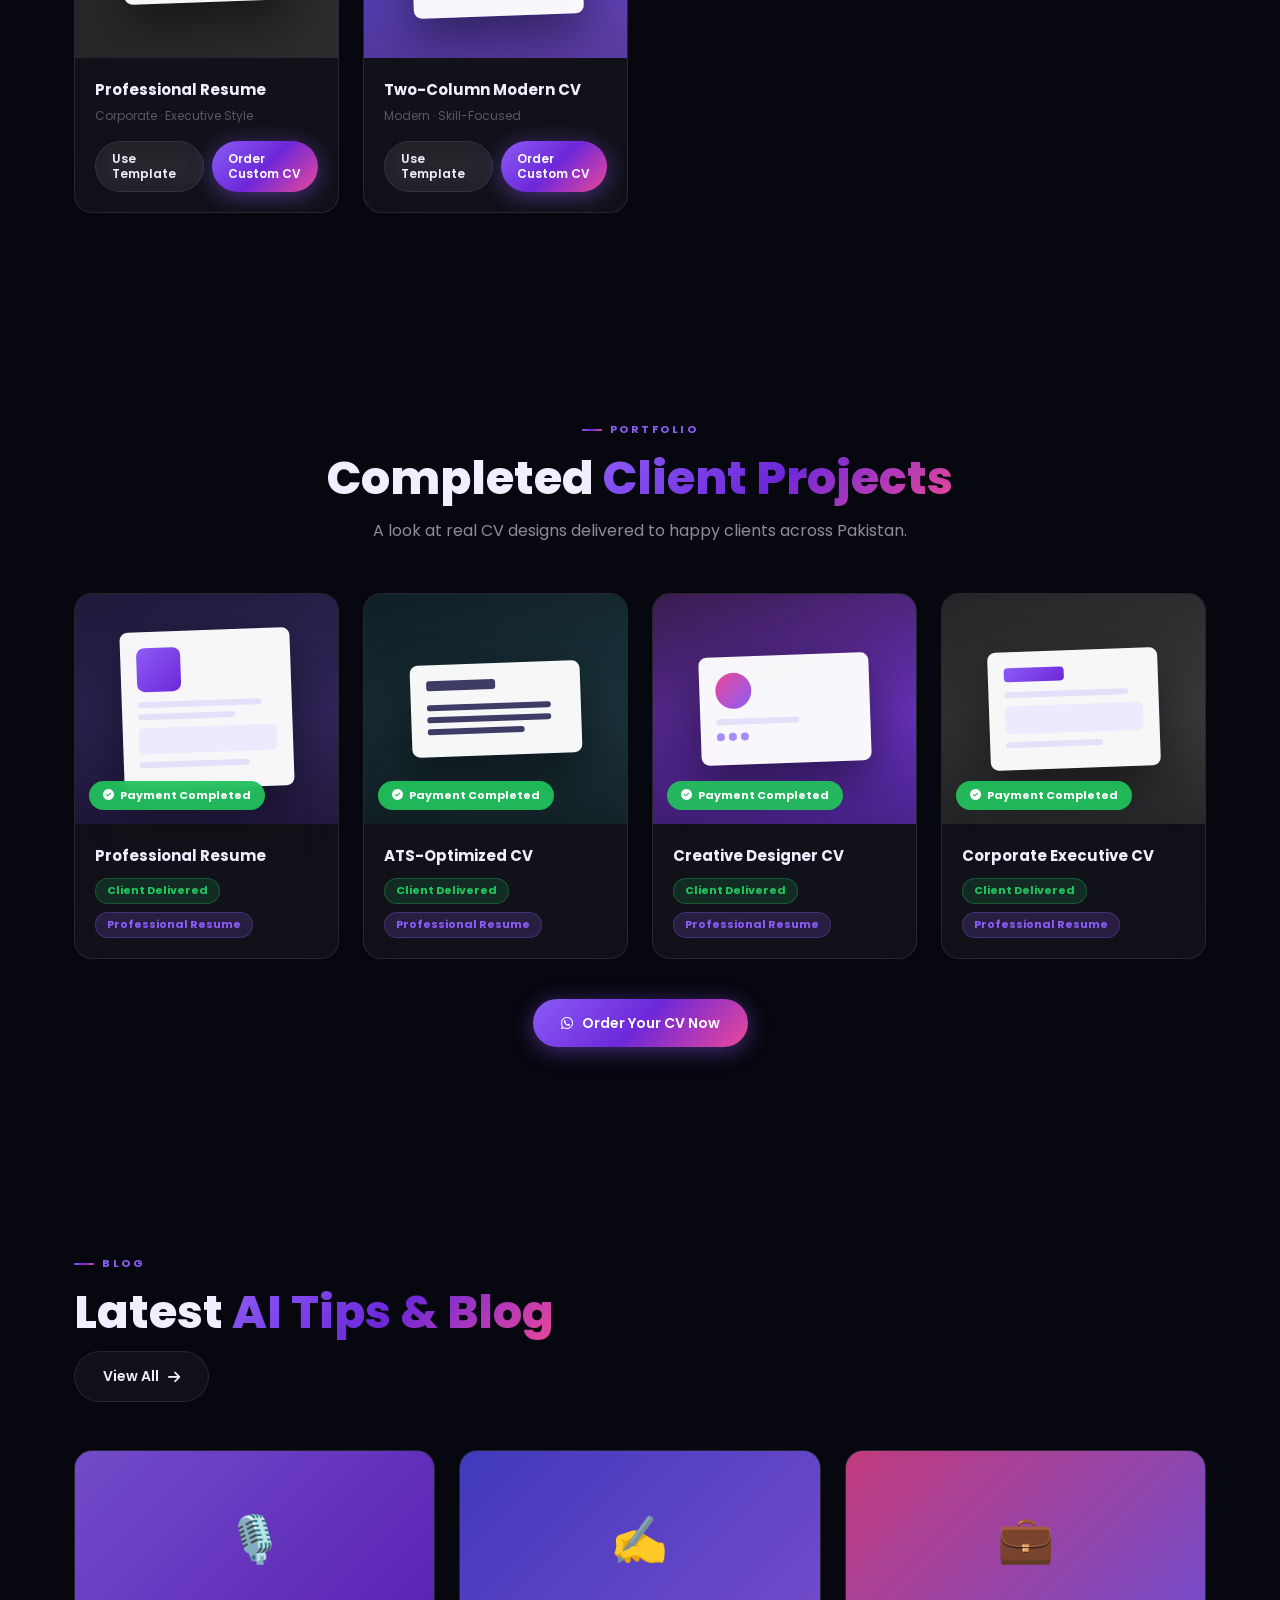
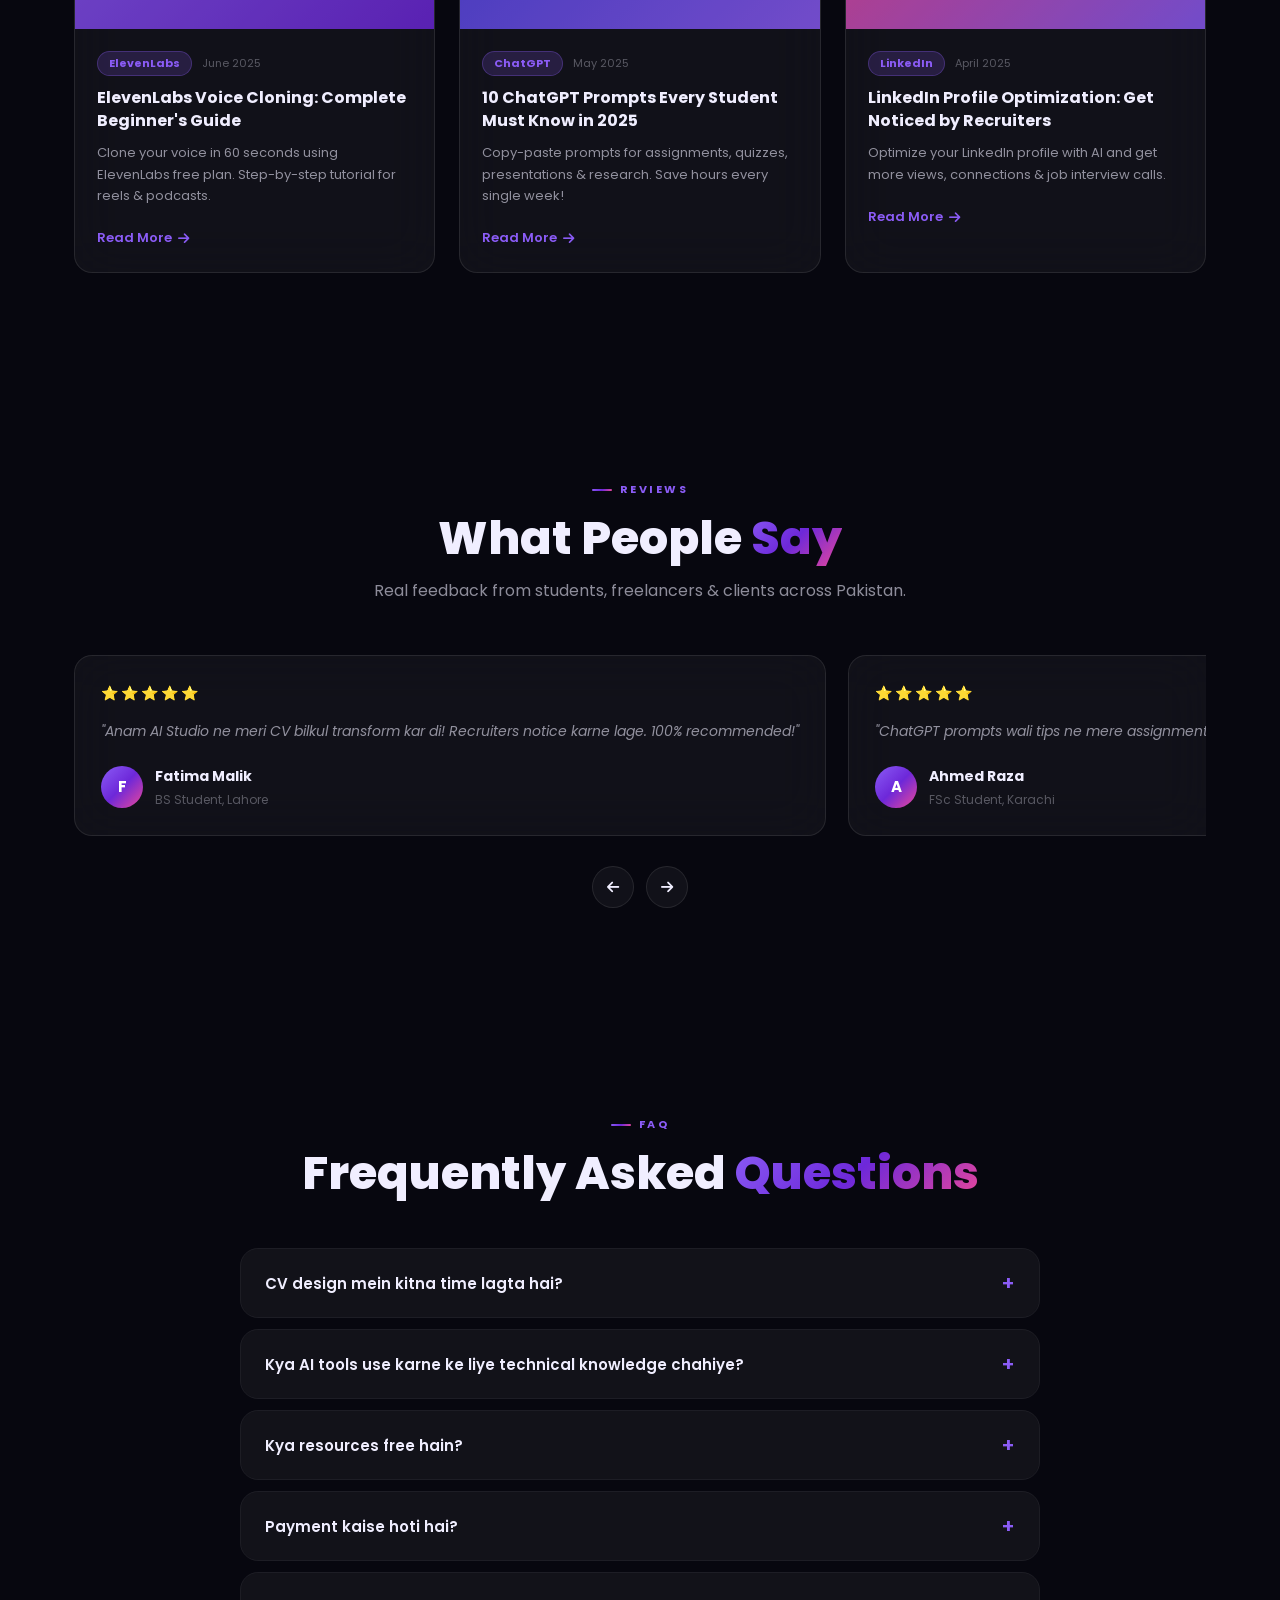
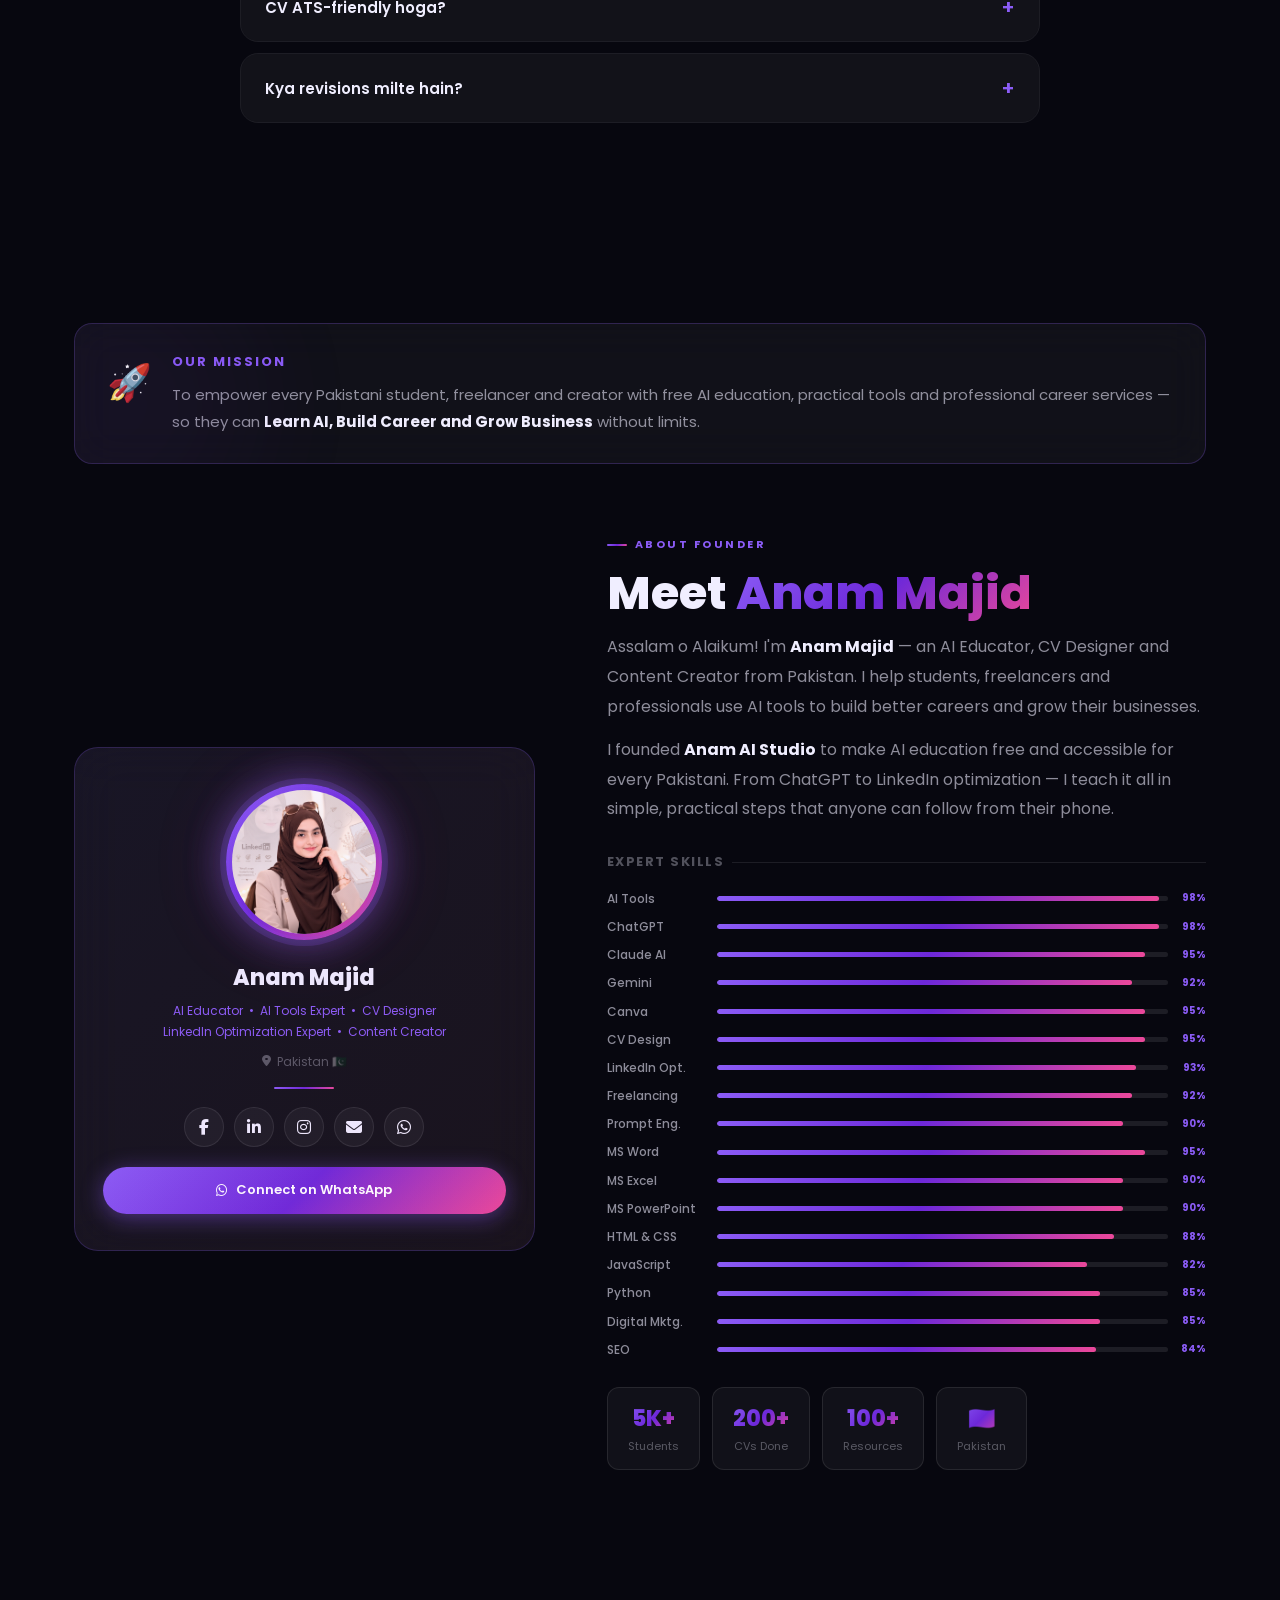
==== commit d57b0a78: "Add files via upload" ====
--- a/index.html
+++ b/index.html
@@ -3,6 +3,16 @@
 <head>
 <meta charset="UTF-8"/>
 <meta name="viewport" content="width=device-width,initial-scale=1.0"/>
+
+<!-- Google tag (gtag.js) -->
+<script async src="https://www.googletagmanager.com/gtag/js?id=G-CHBT2CD6F9"></script>
+<script>
+  window.dataLayer = window.dataLayer || [];
+  function gtag(){dataLayer.push(arguments);}
+  gtag('js', new Date());
+  gtag('config', 'G-CHBT2CD6F9');
+</script>
+
 <meta name="description" content="Anam AI Studio — Learn AI Skills, Free AI Tools, Professional CV Design & LinkedIn Optimization for Students, Freelancers & Businesses in Pakistan."/>
 <meta name="keywords" content="AI Tools Pakistan,CV Design,LinkedIn Optimization,ChatGPT Tips,ElevenLabs,Free AI Resources,Anam AI Studio,Data Science"/>
 <meta name="author" content="Anam AI Studio"/>
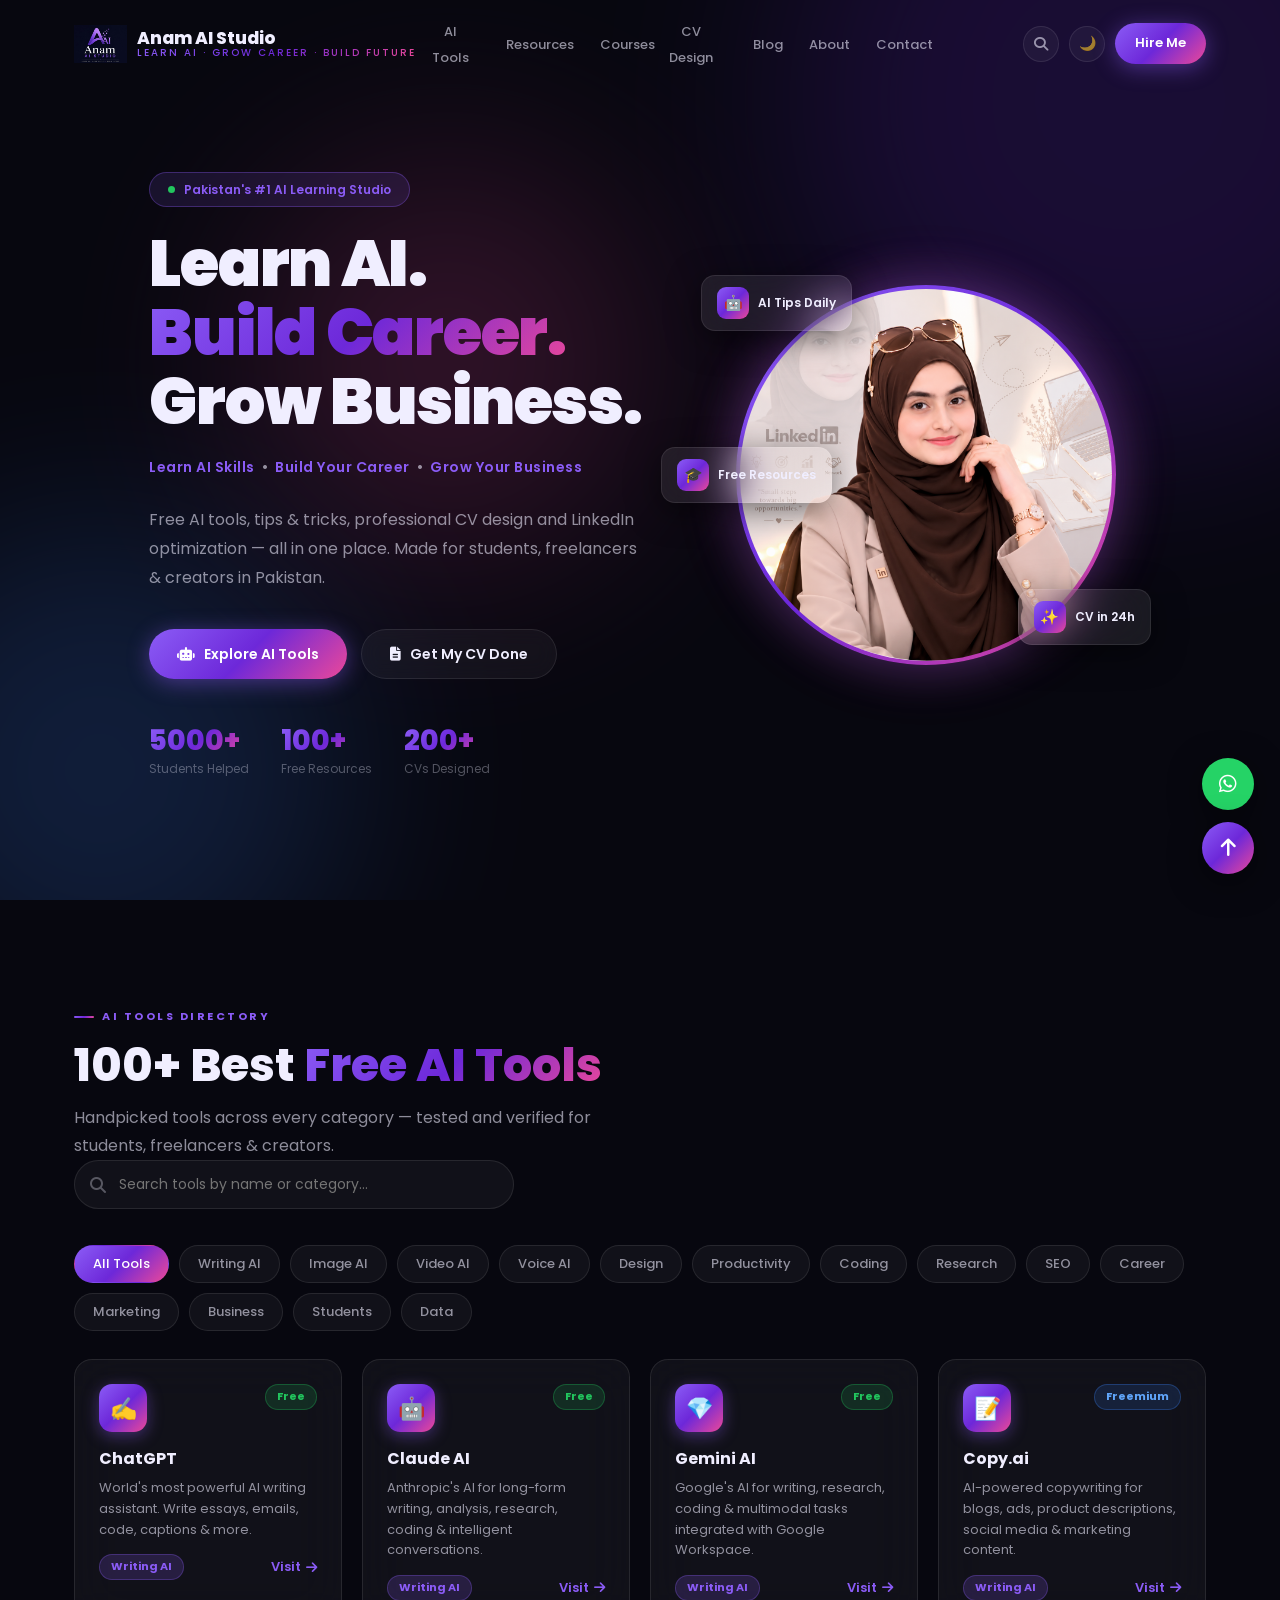
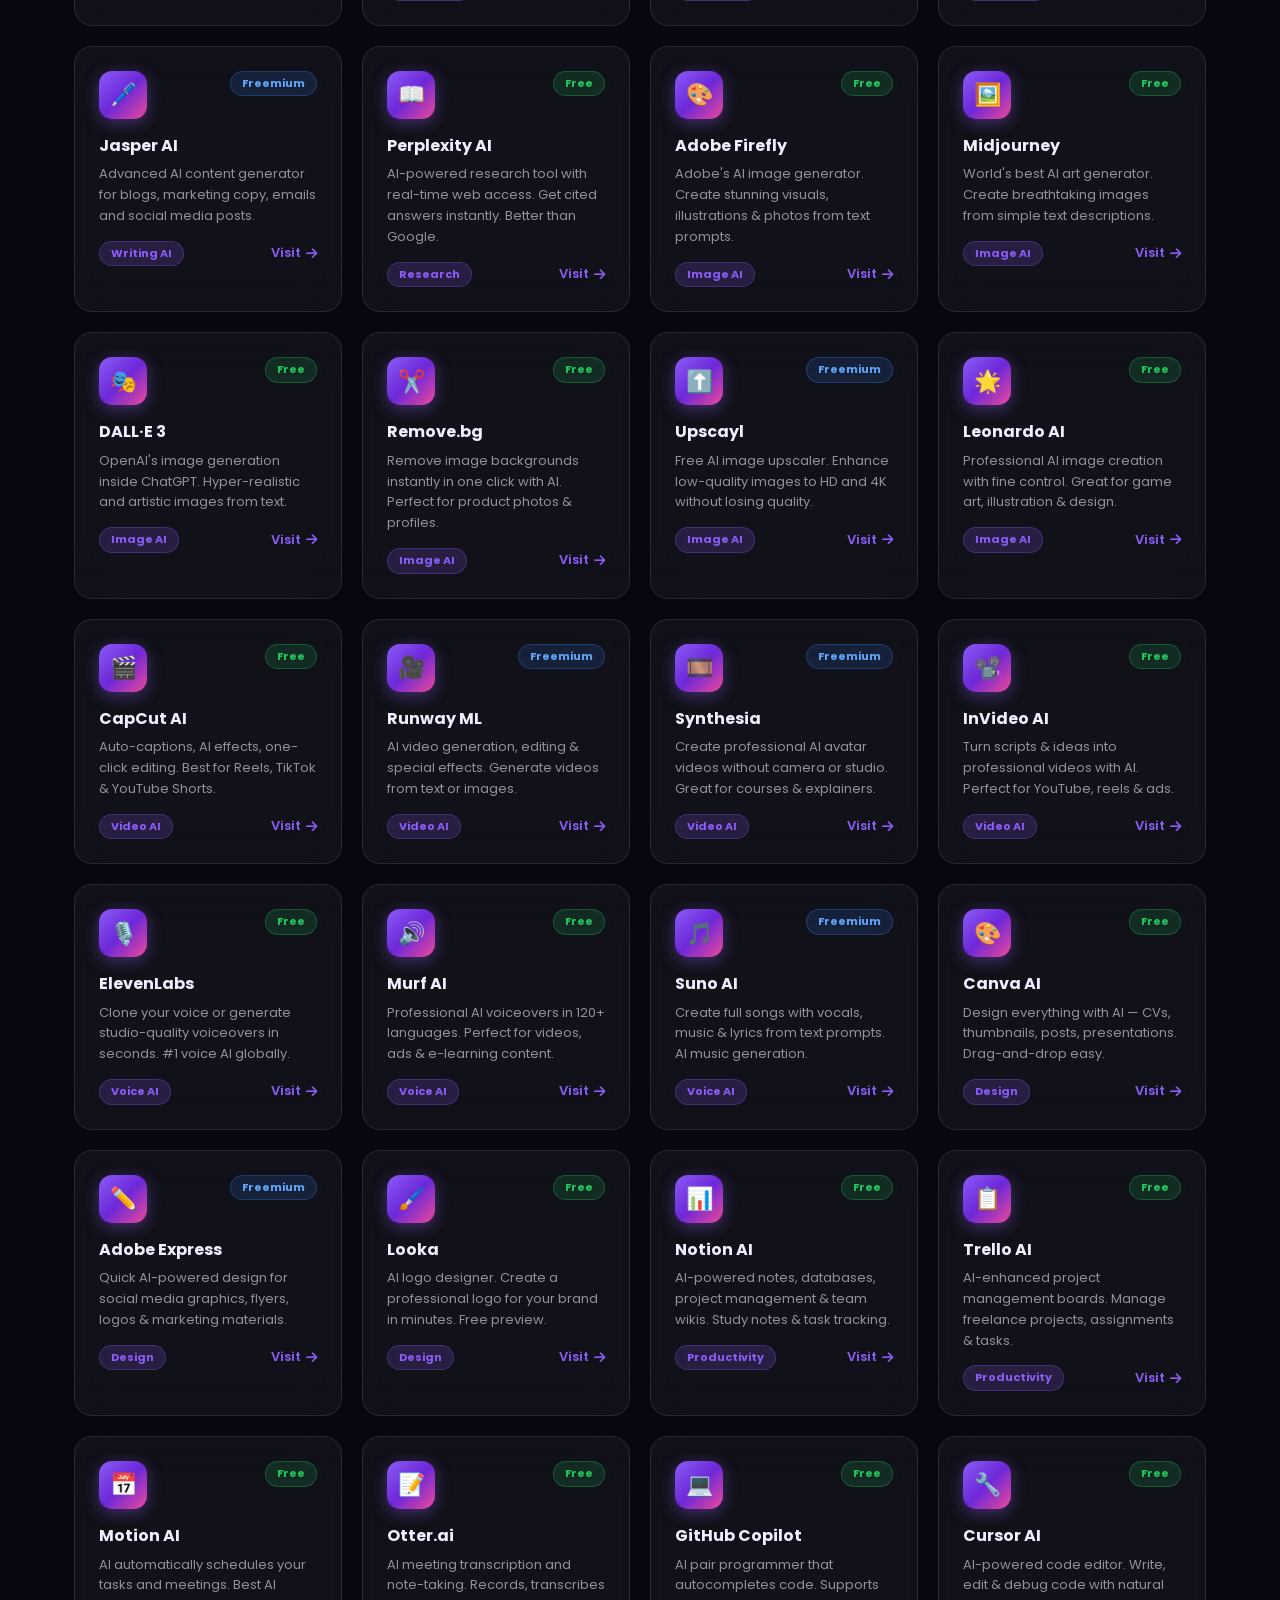
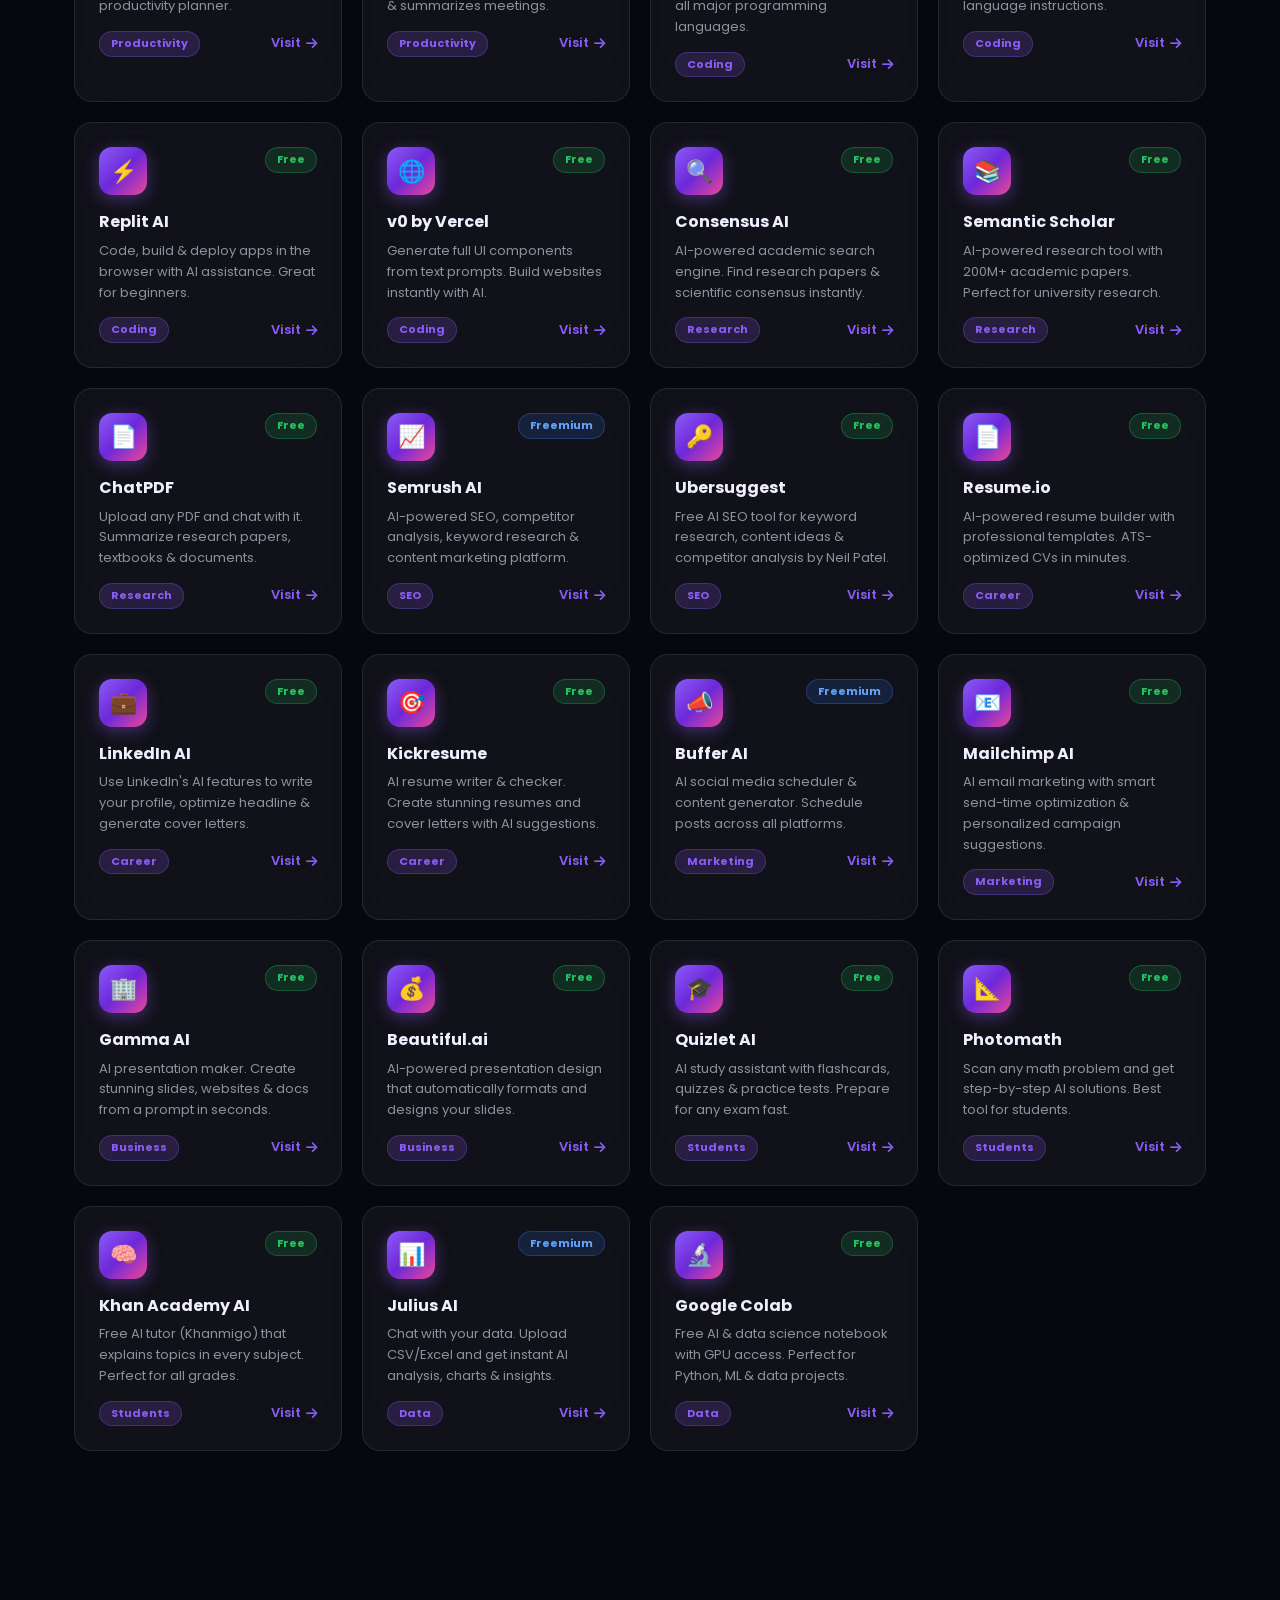
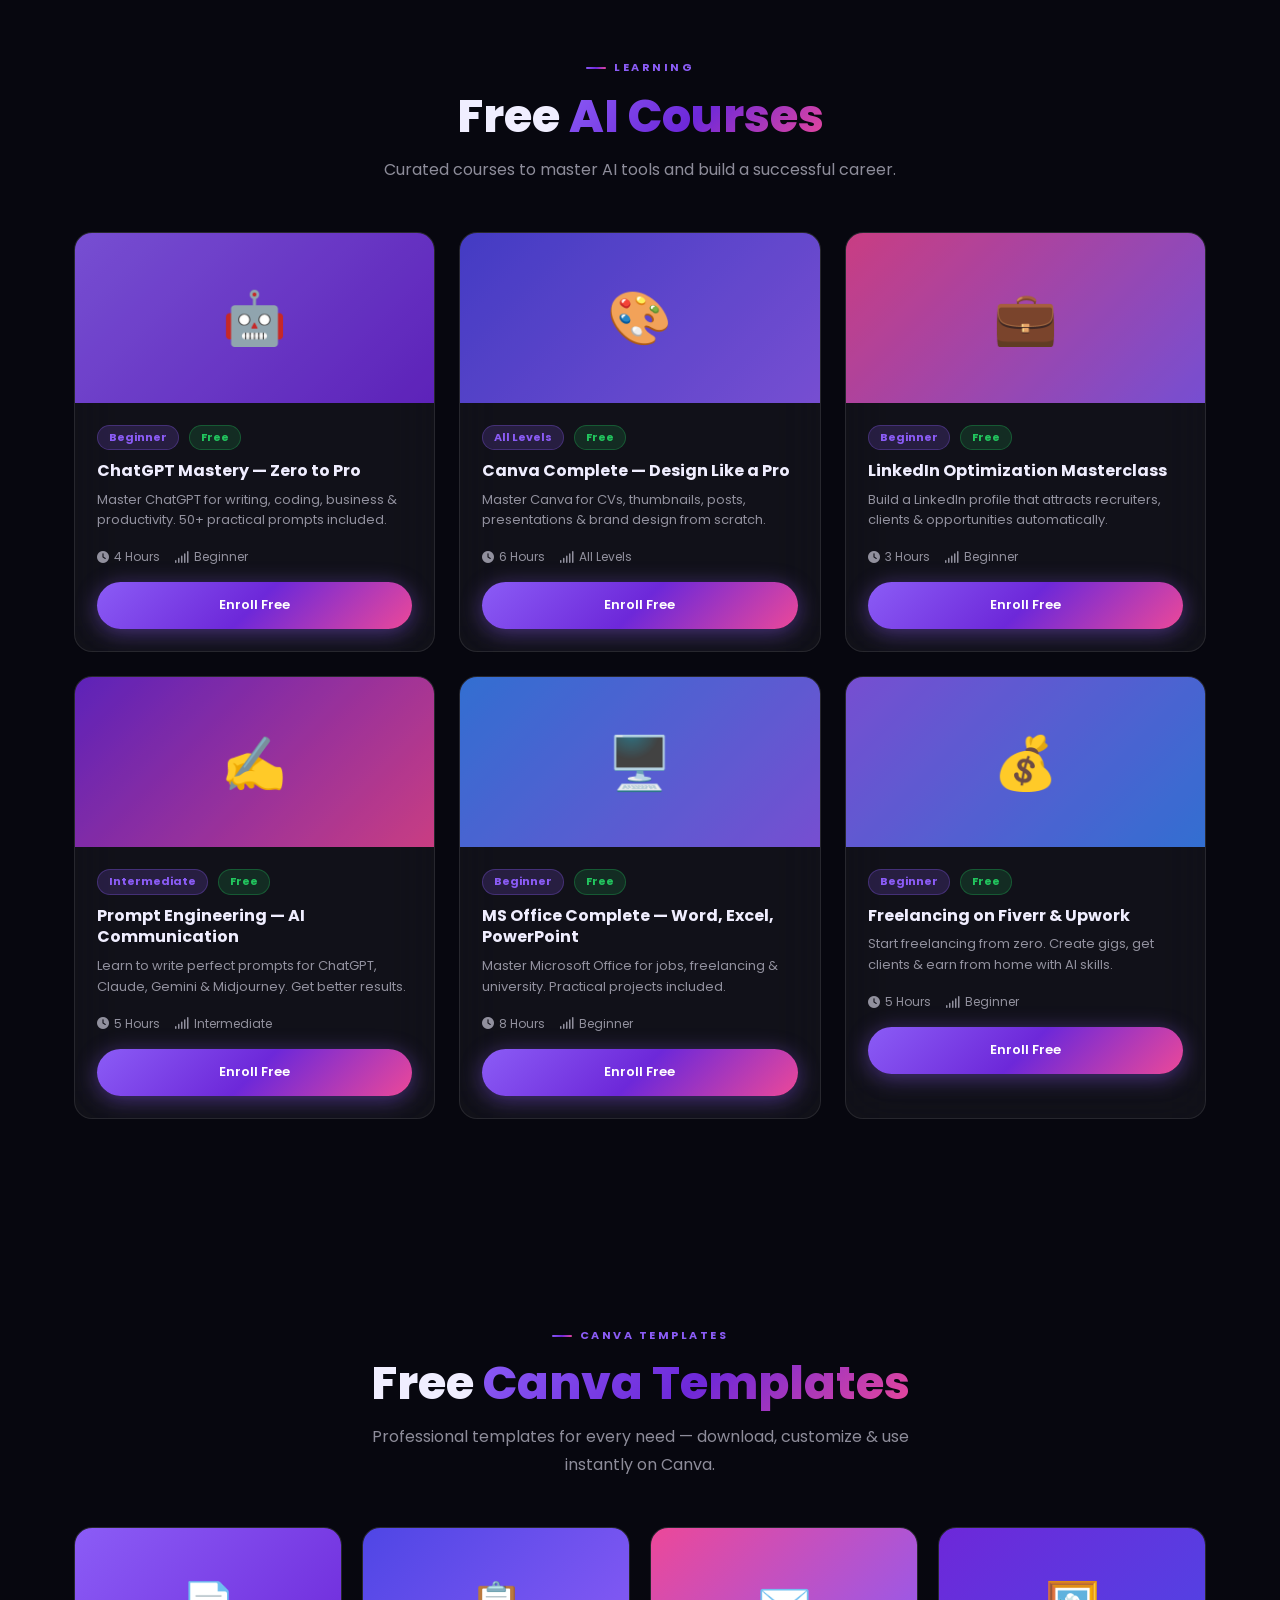
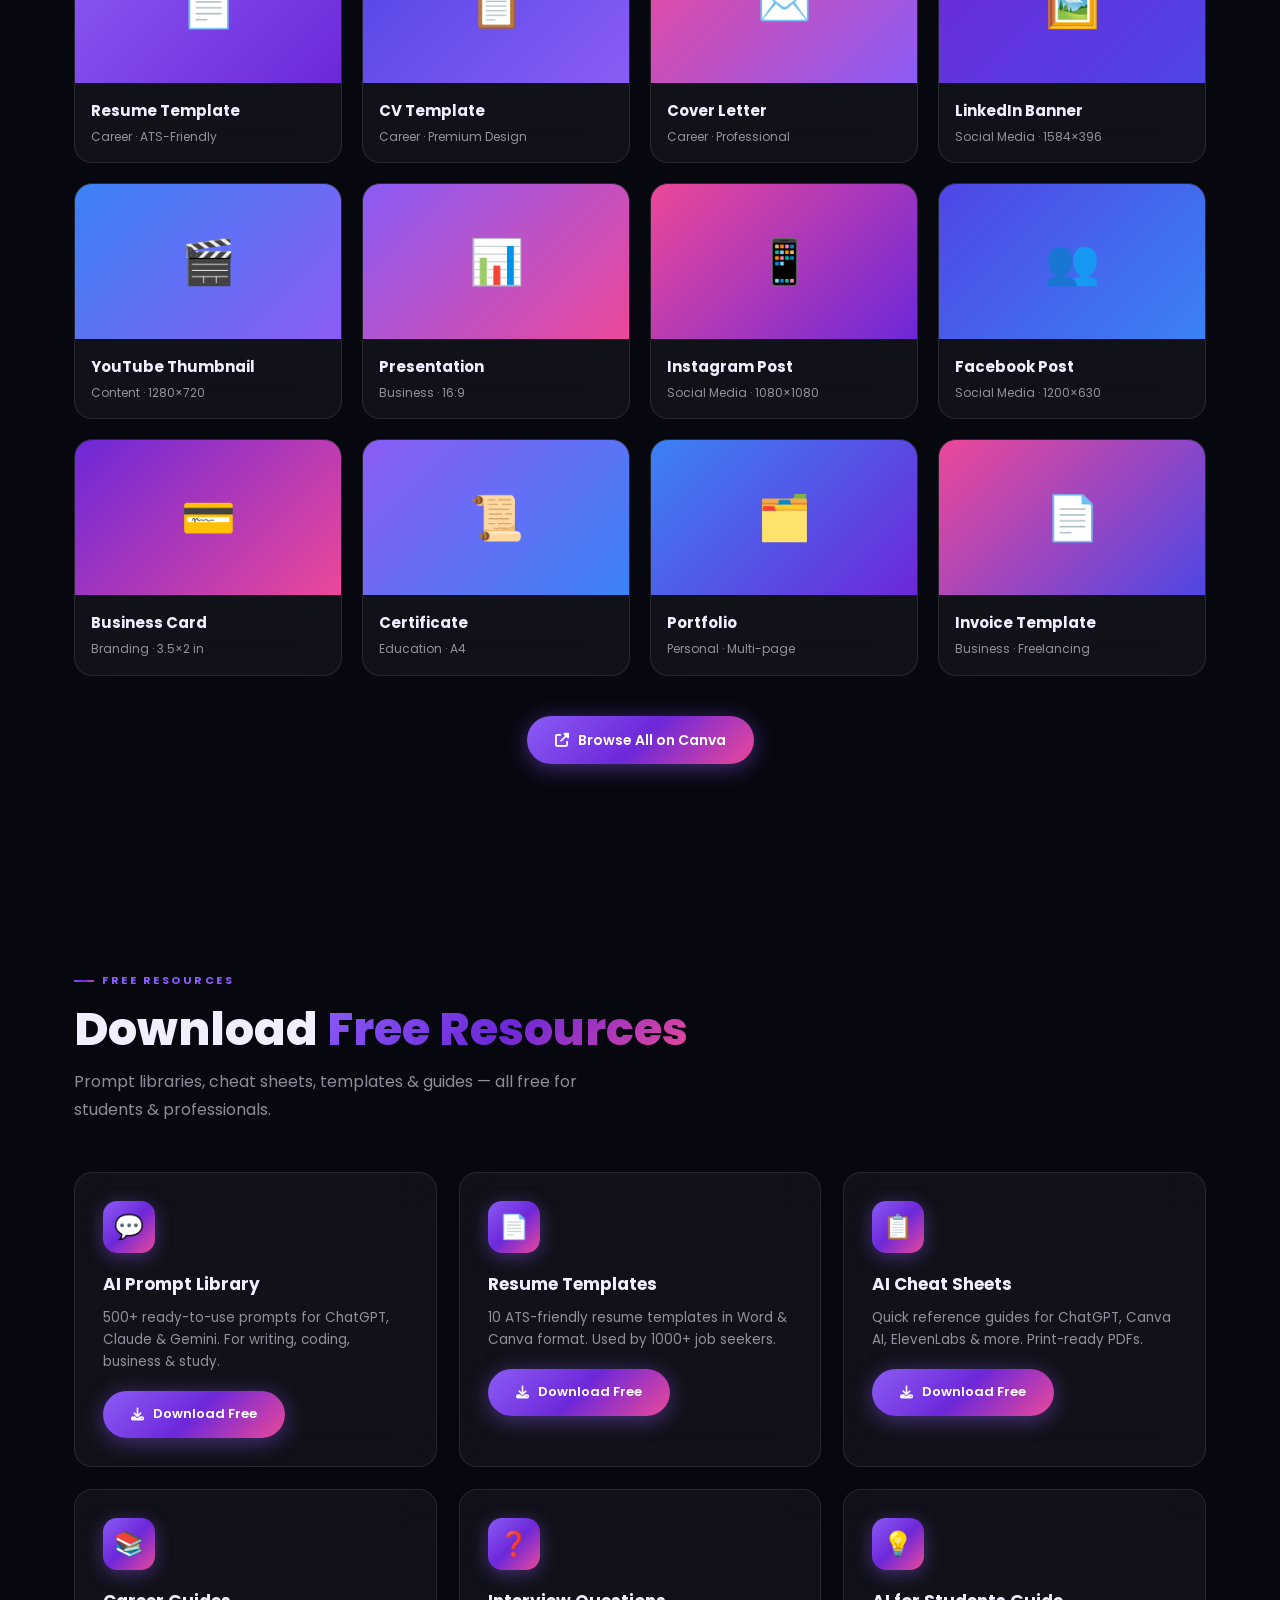
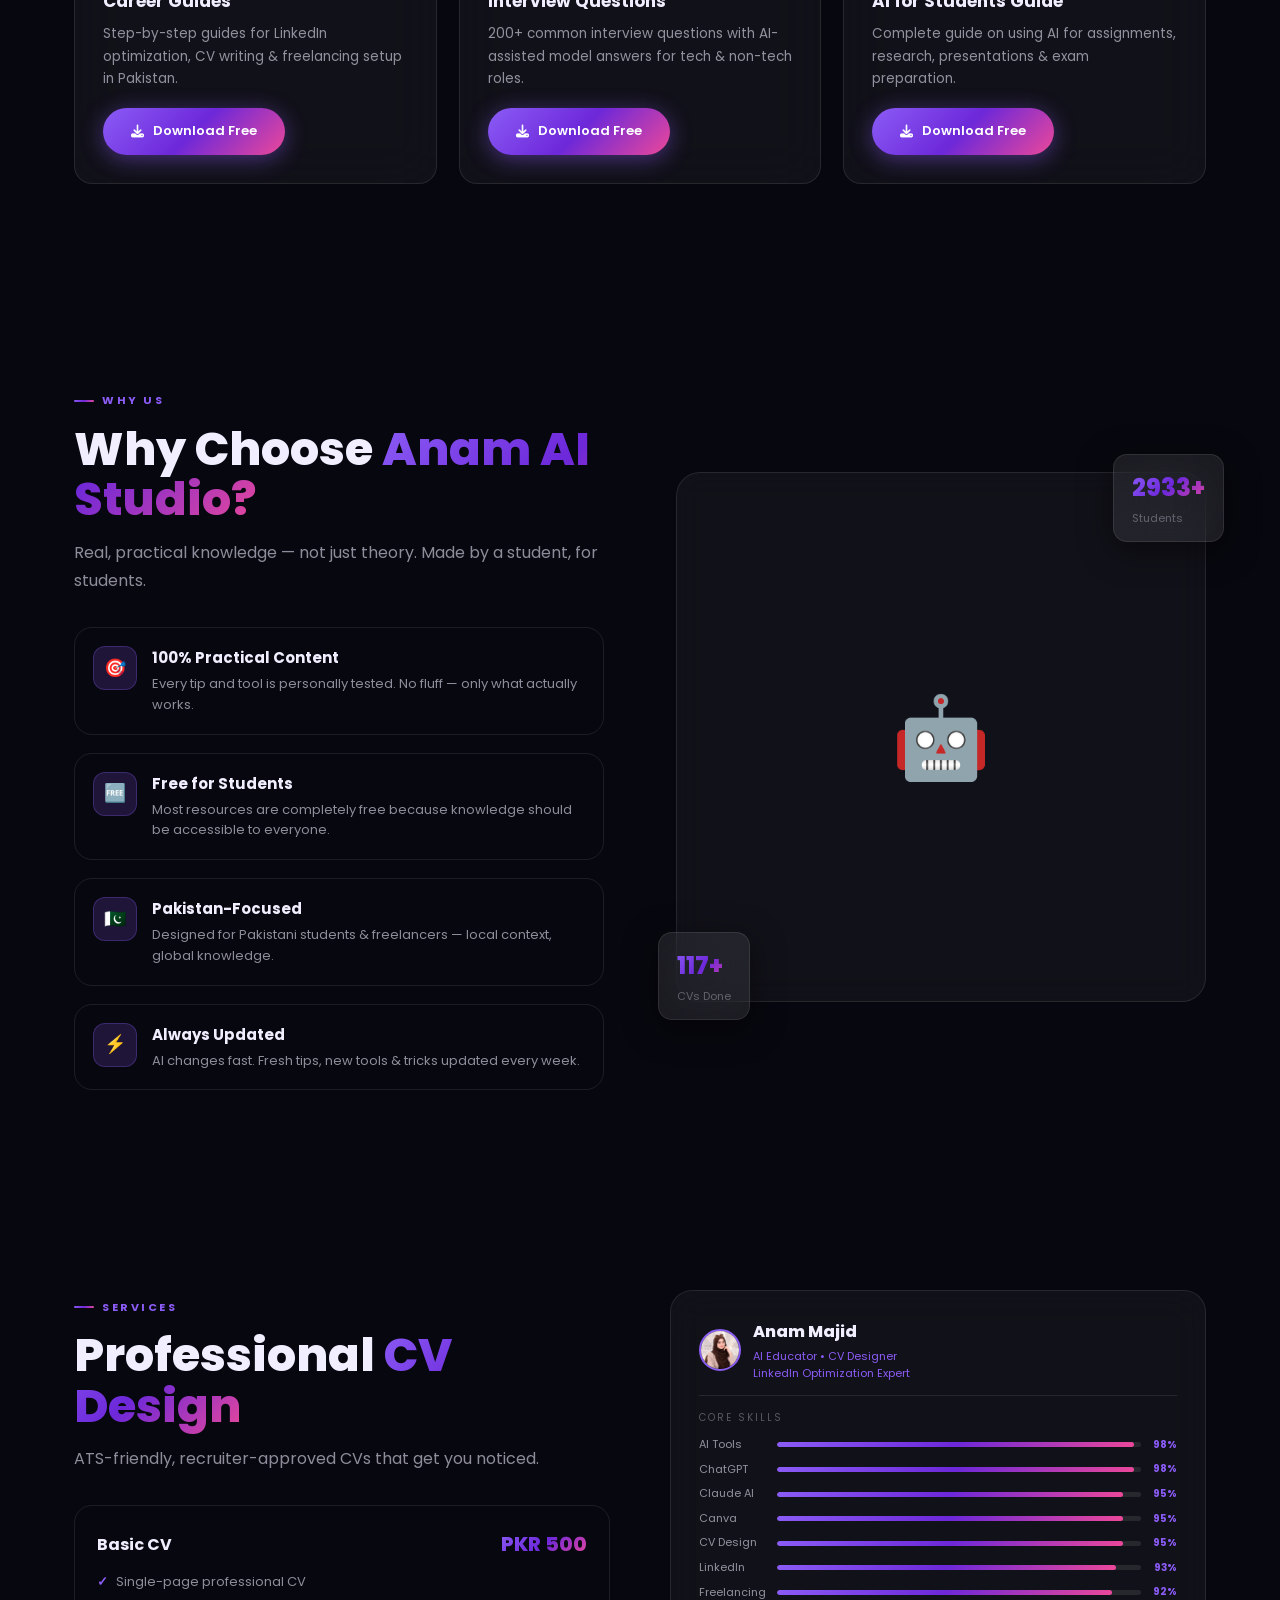
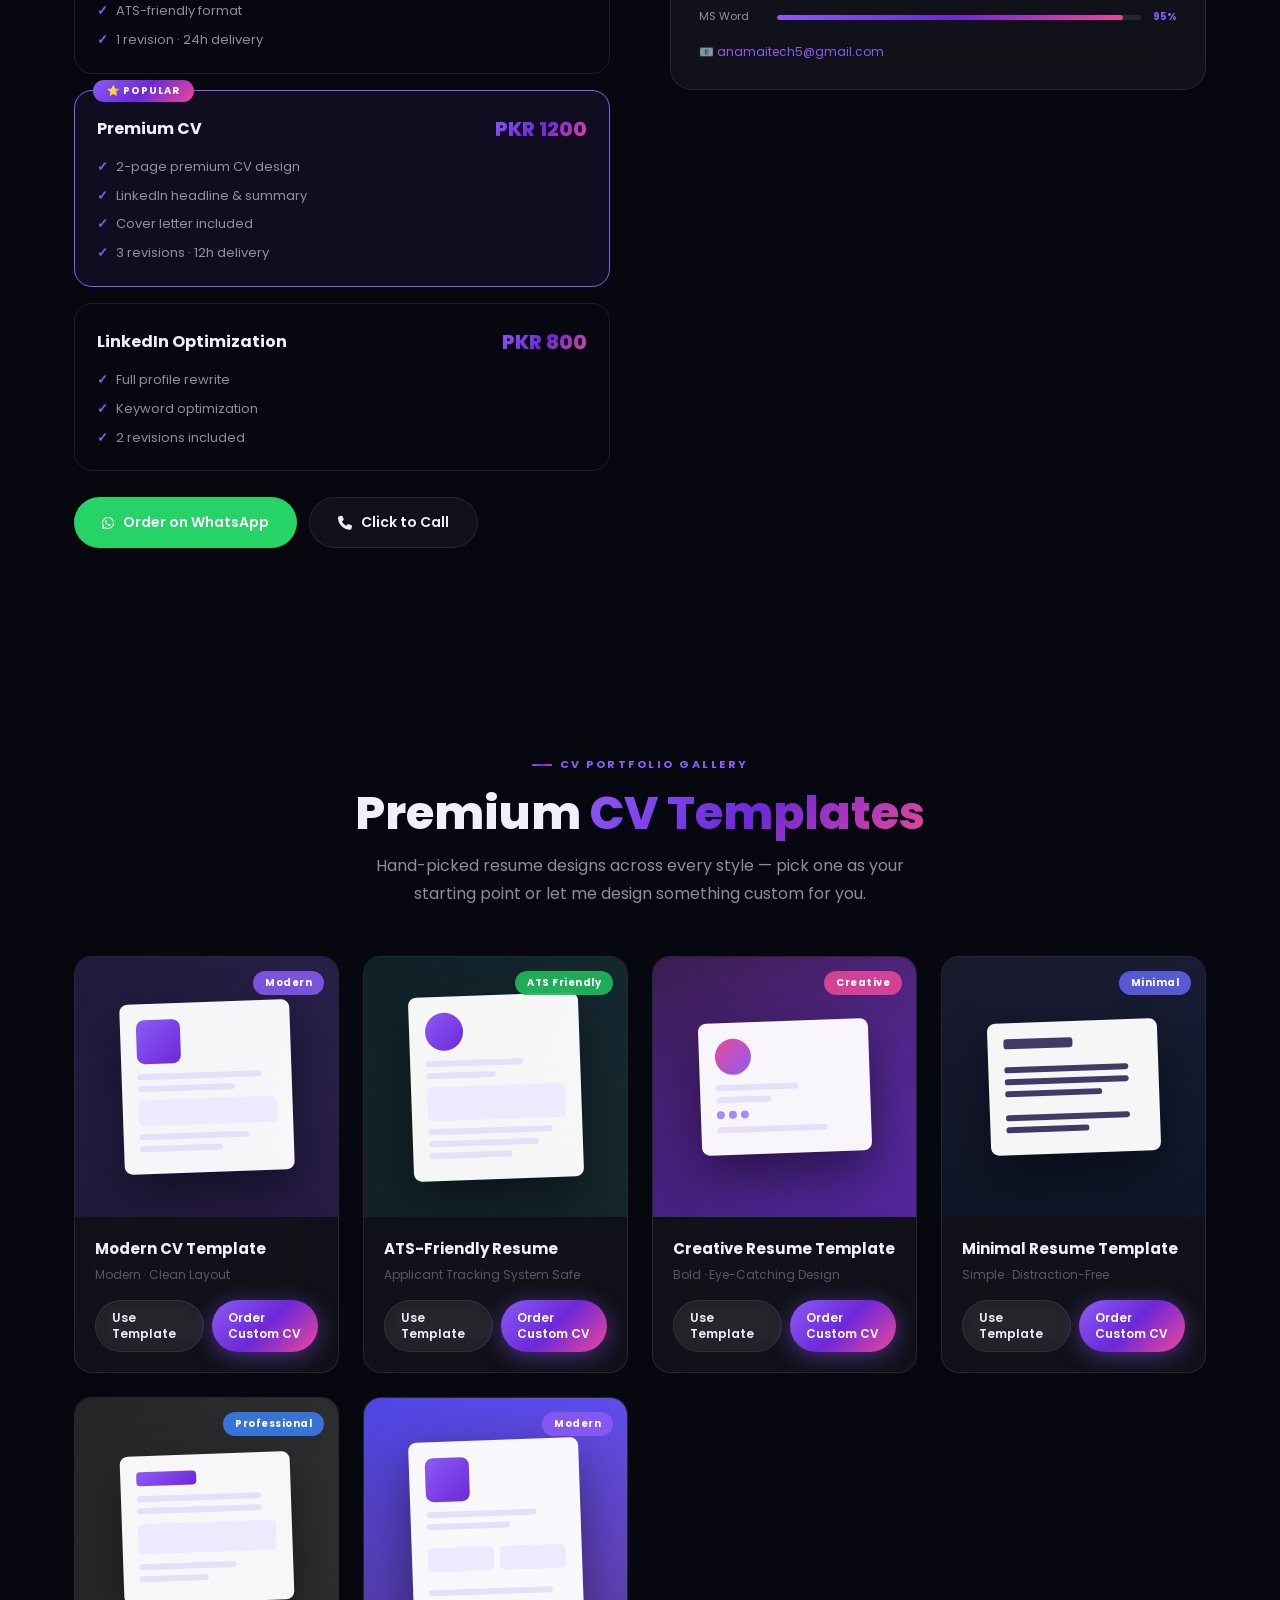
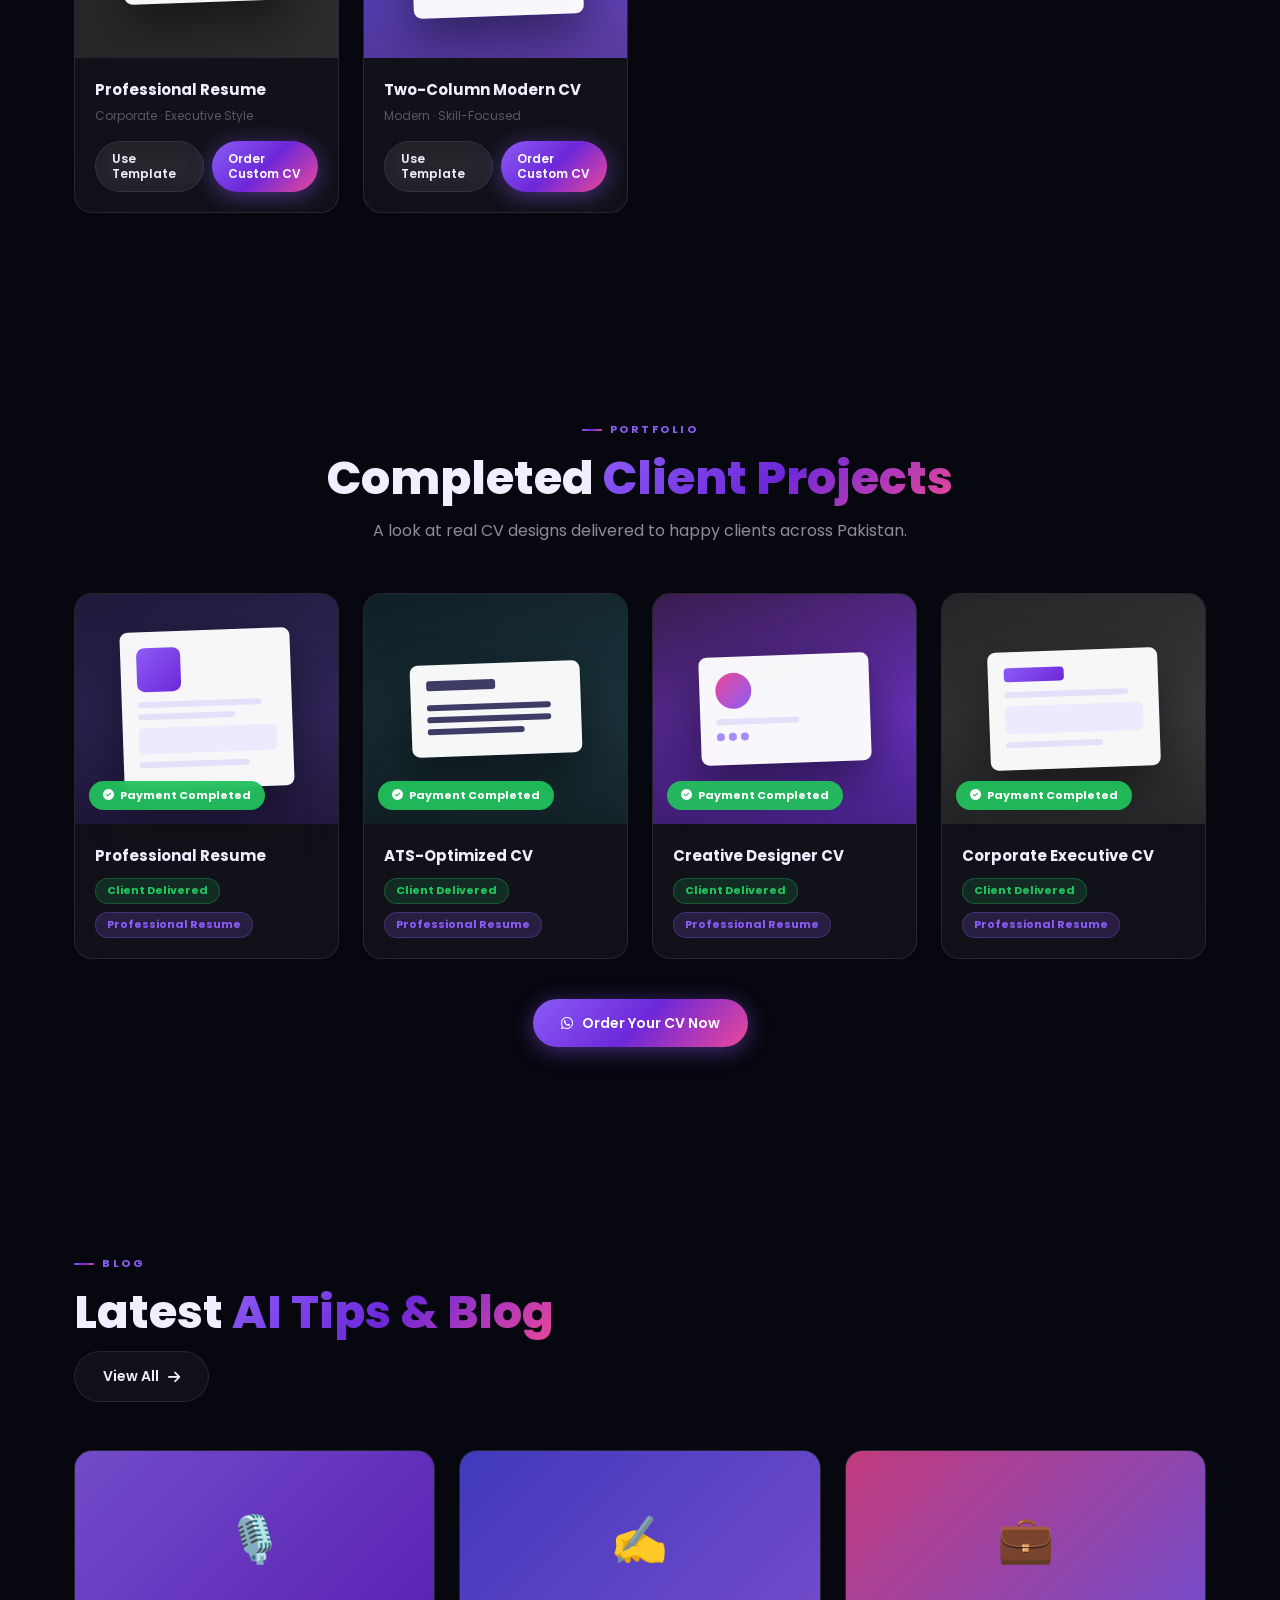
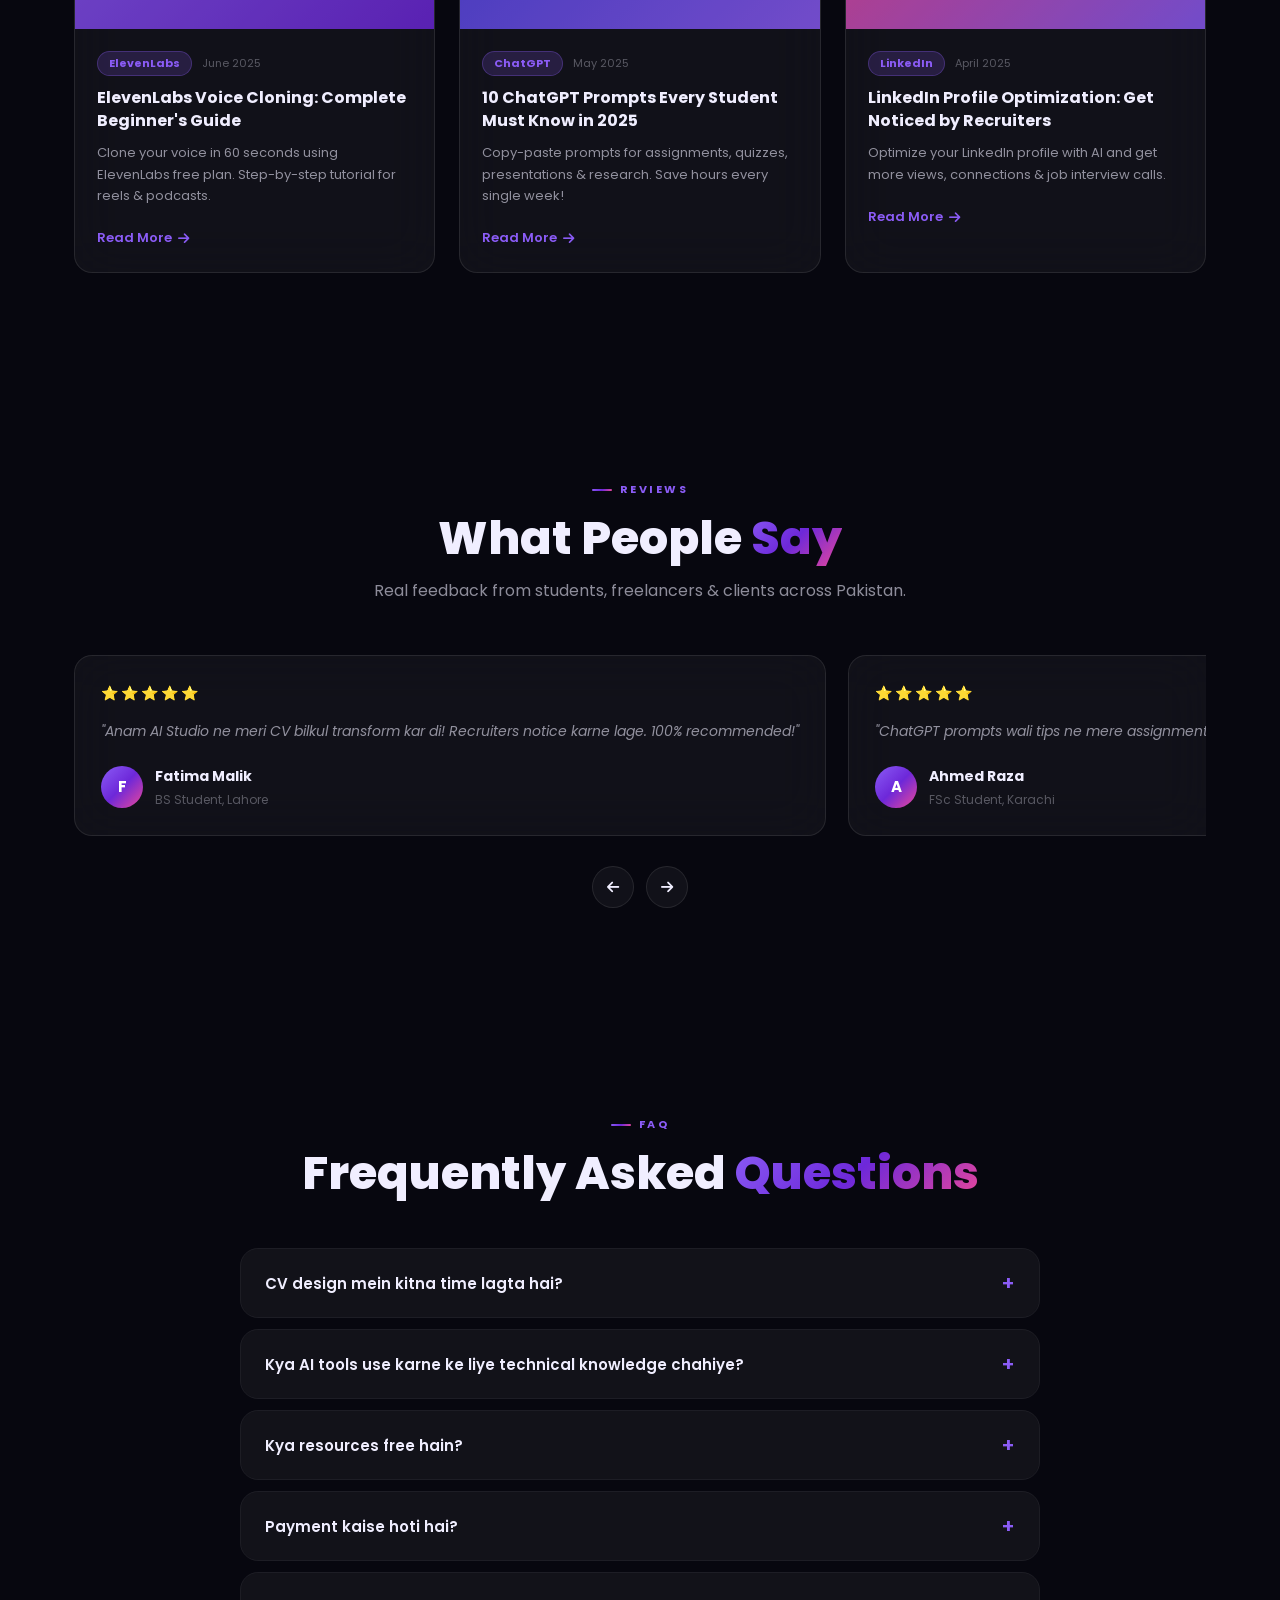
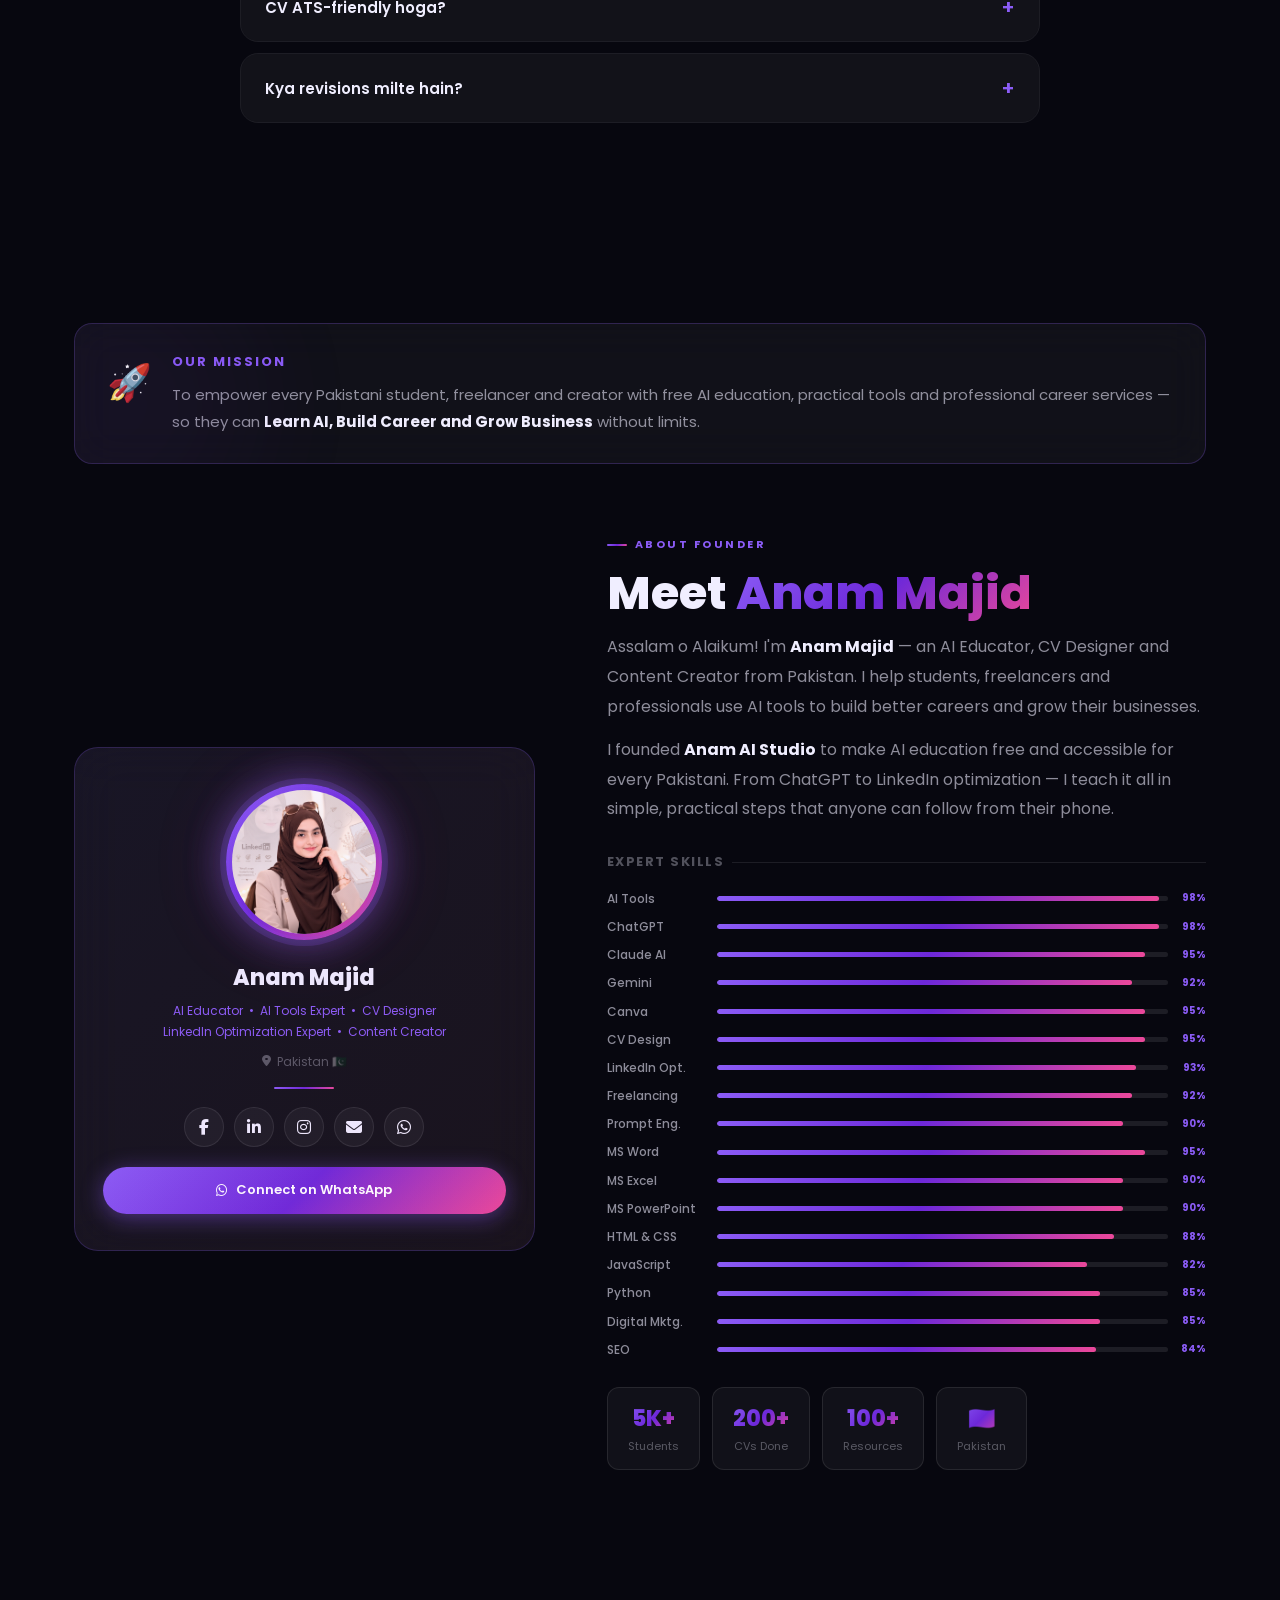
==== commit b2ab778c: "Update index.html" ====
--- a/index.html
+++ b/index.html
@@ -5,12 +5,12 @@
 <meta name="viewport" content="width=device-width,initial-scale=1.0"/>
 
 <!-- Google tag (gtag.js) -->
-<script async src="https://www.googletagmanager.com/gtag/js?id=G-CHBT2CD6F9"></script>
+<script async src="https://www.googletagmanager.com/gtag/js?id=G-CHBT2CD6E9"></script>
 <script>
   window.dataLayer = window.dataLayer || [];
   function gtag(){dataLayer.push(arguments);}
   gtag('js', new Date());
-  gtag('config', 'G-CHBT2CD6F9');
+  gtag('config', 'G-CHBT2CD6E9');
 </script>
 
 <meta name="description" content="Anam AI Studio — Learn AI Skills, Free AI Tools, Professional CV Design & LinkedIn Optimization for Students, Freelancers & Businesses in Pakistan."/>
